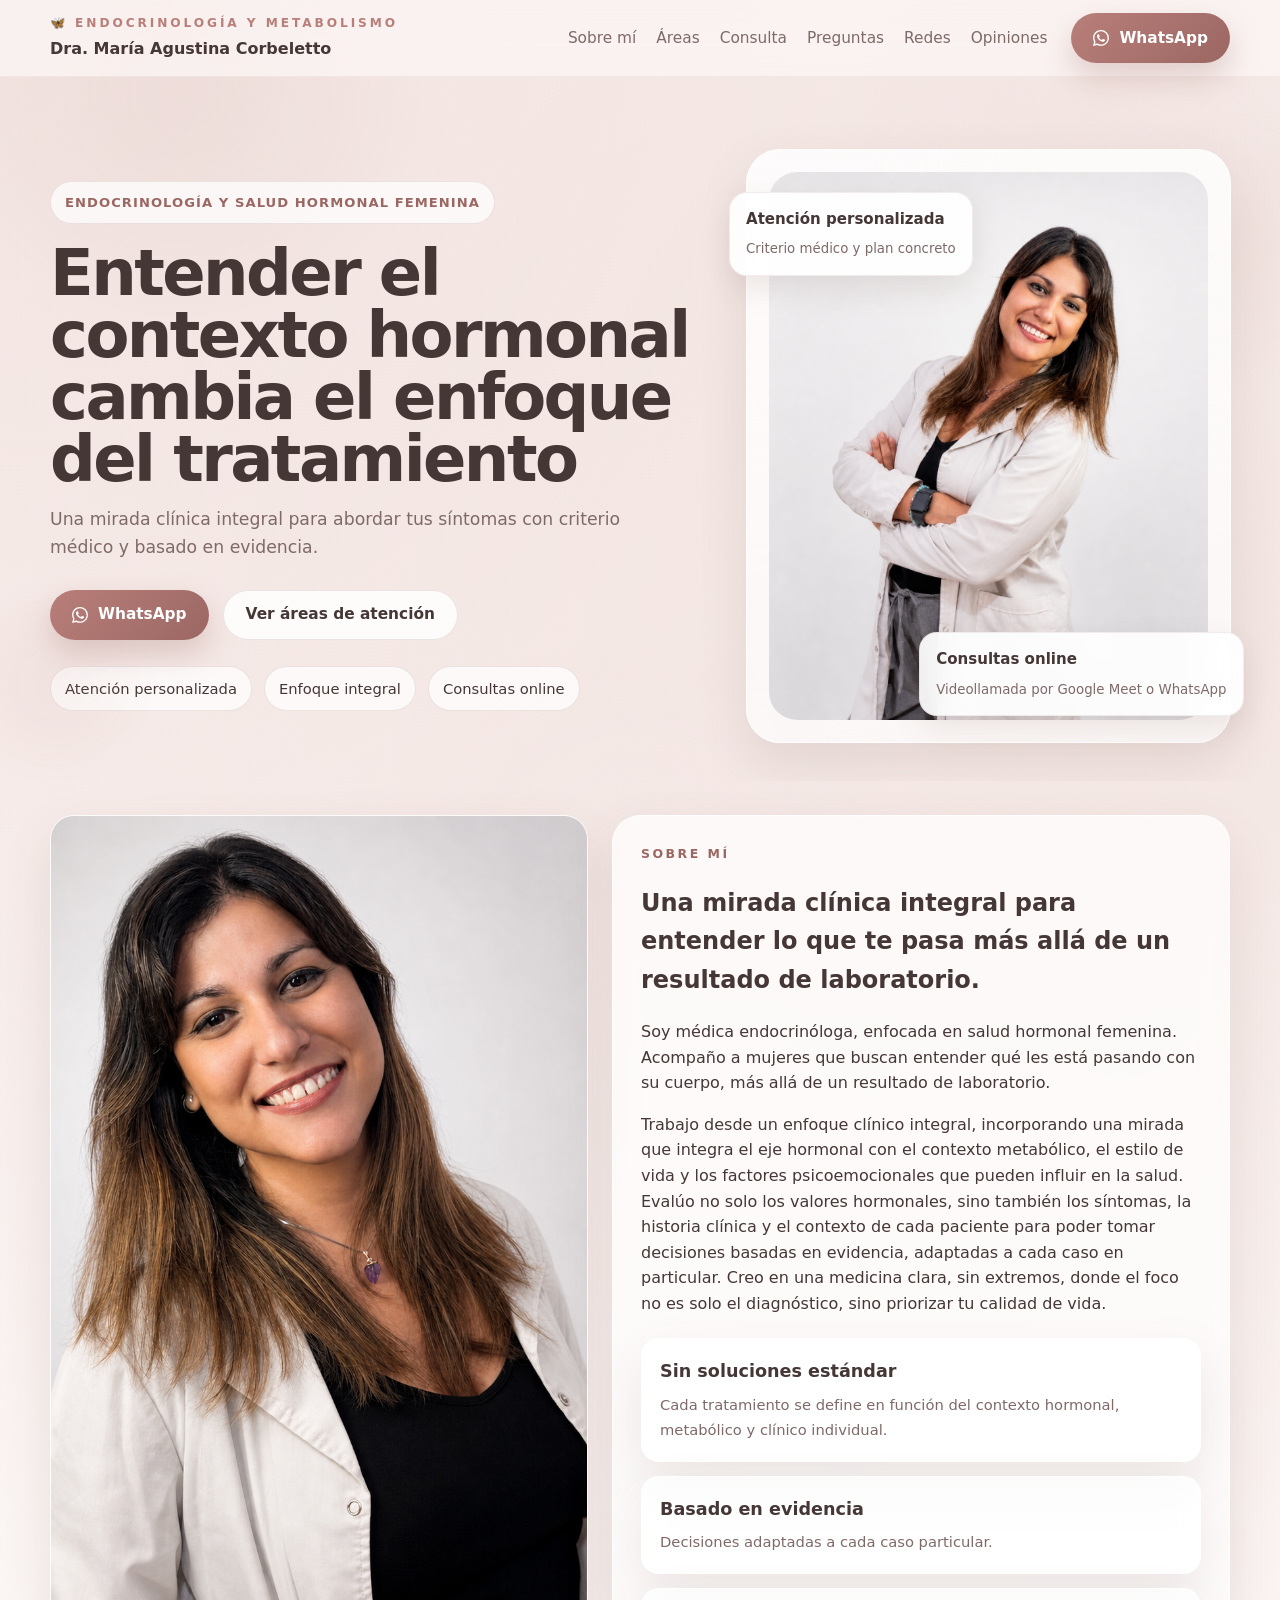
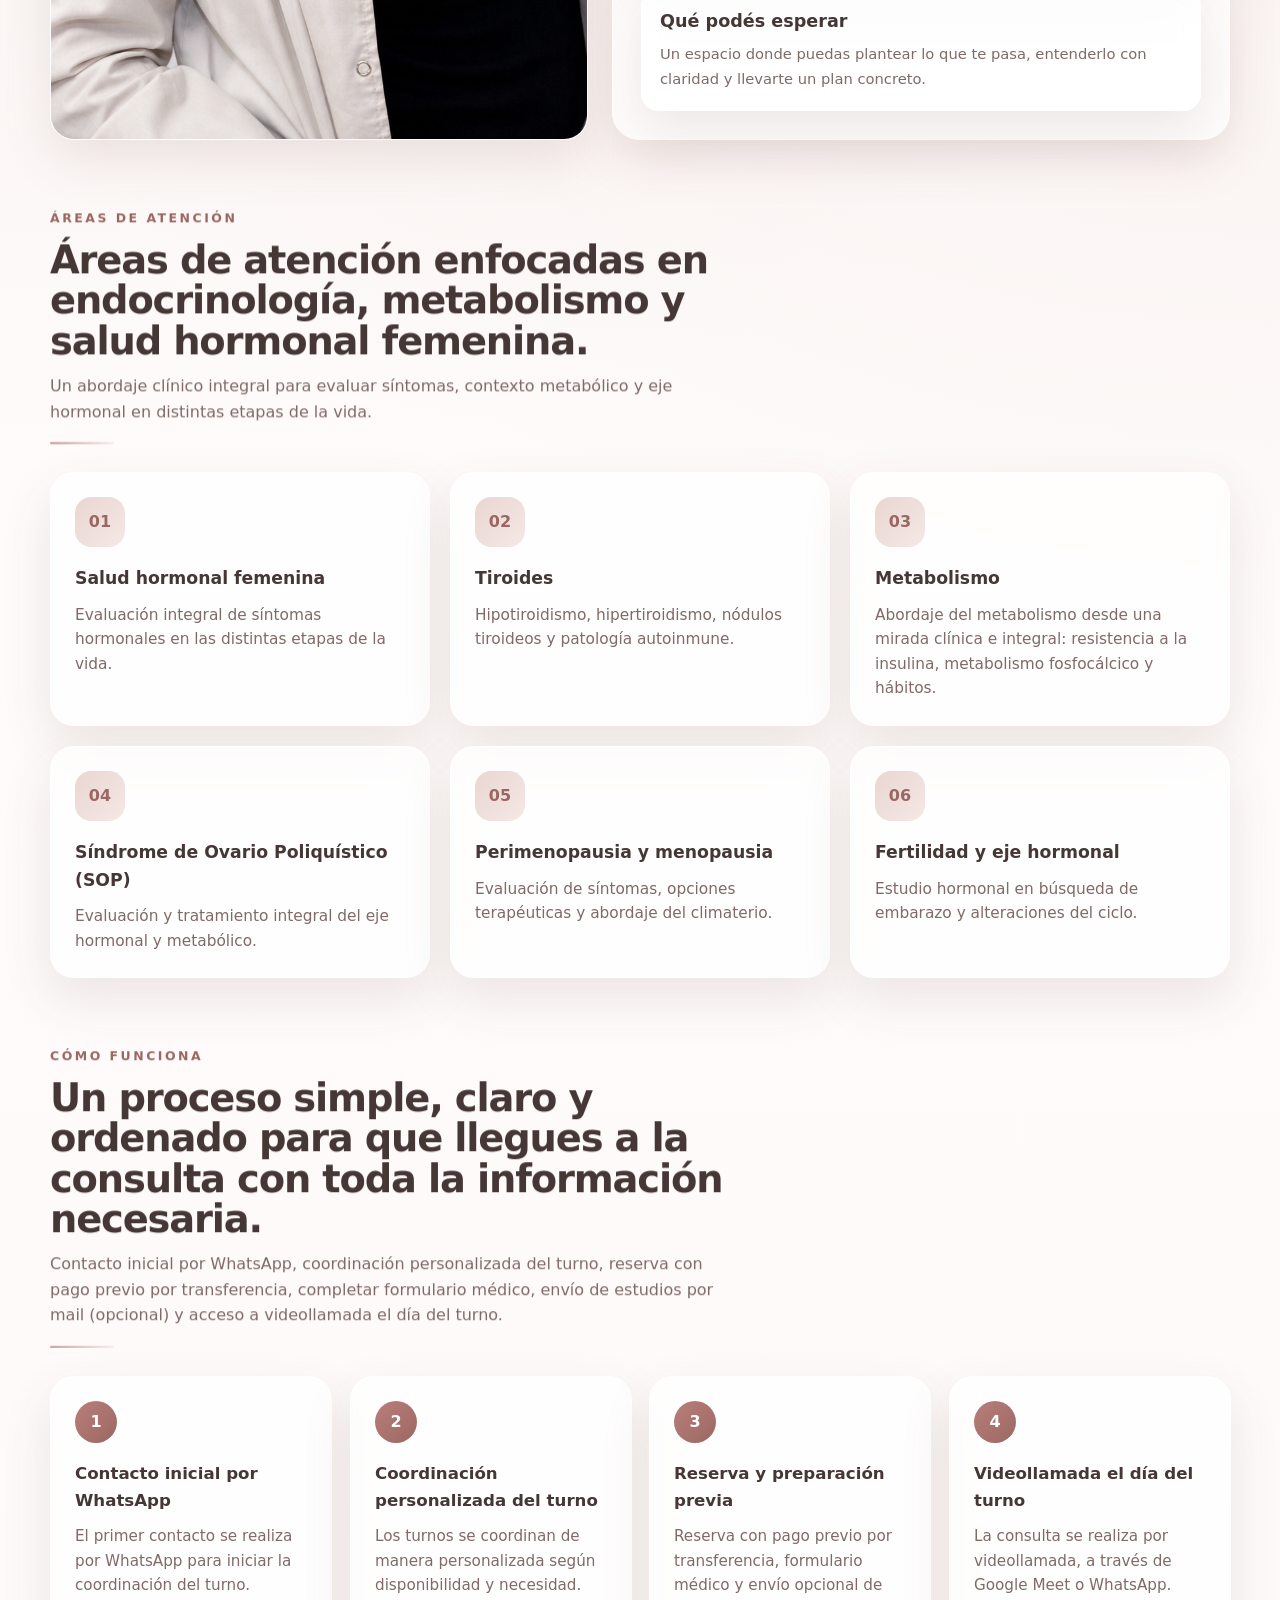
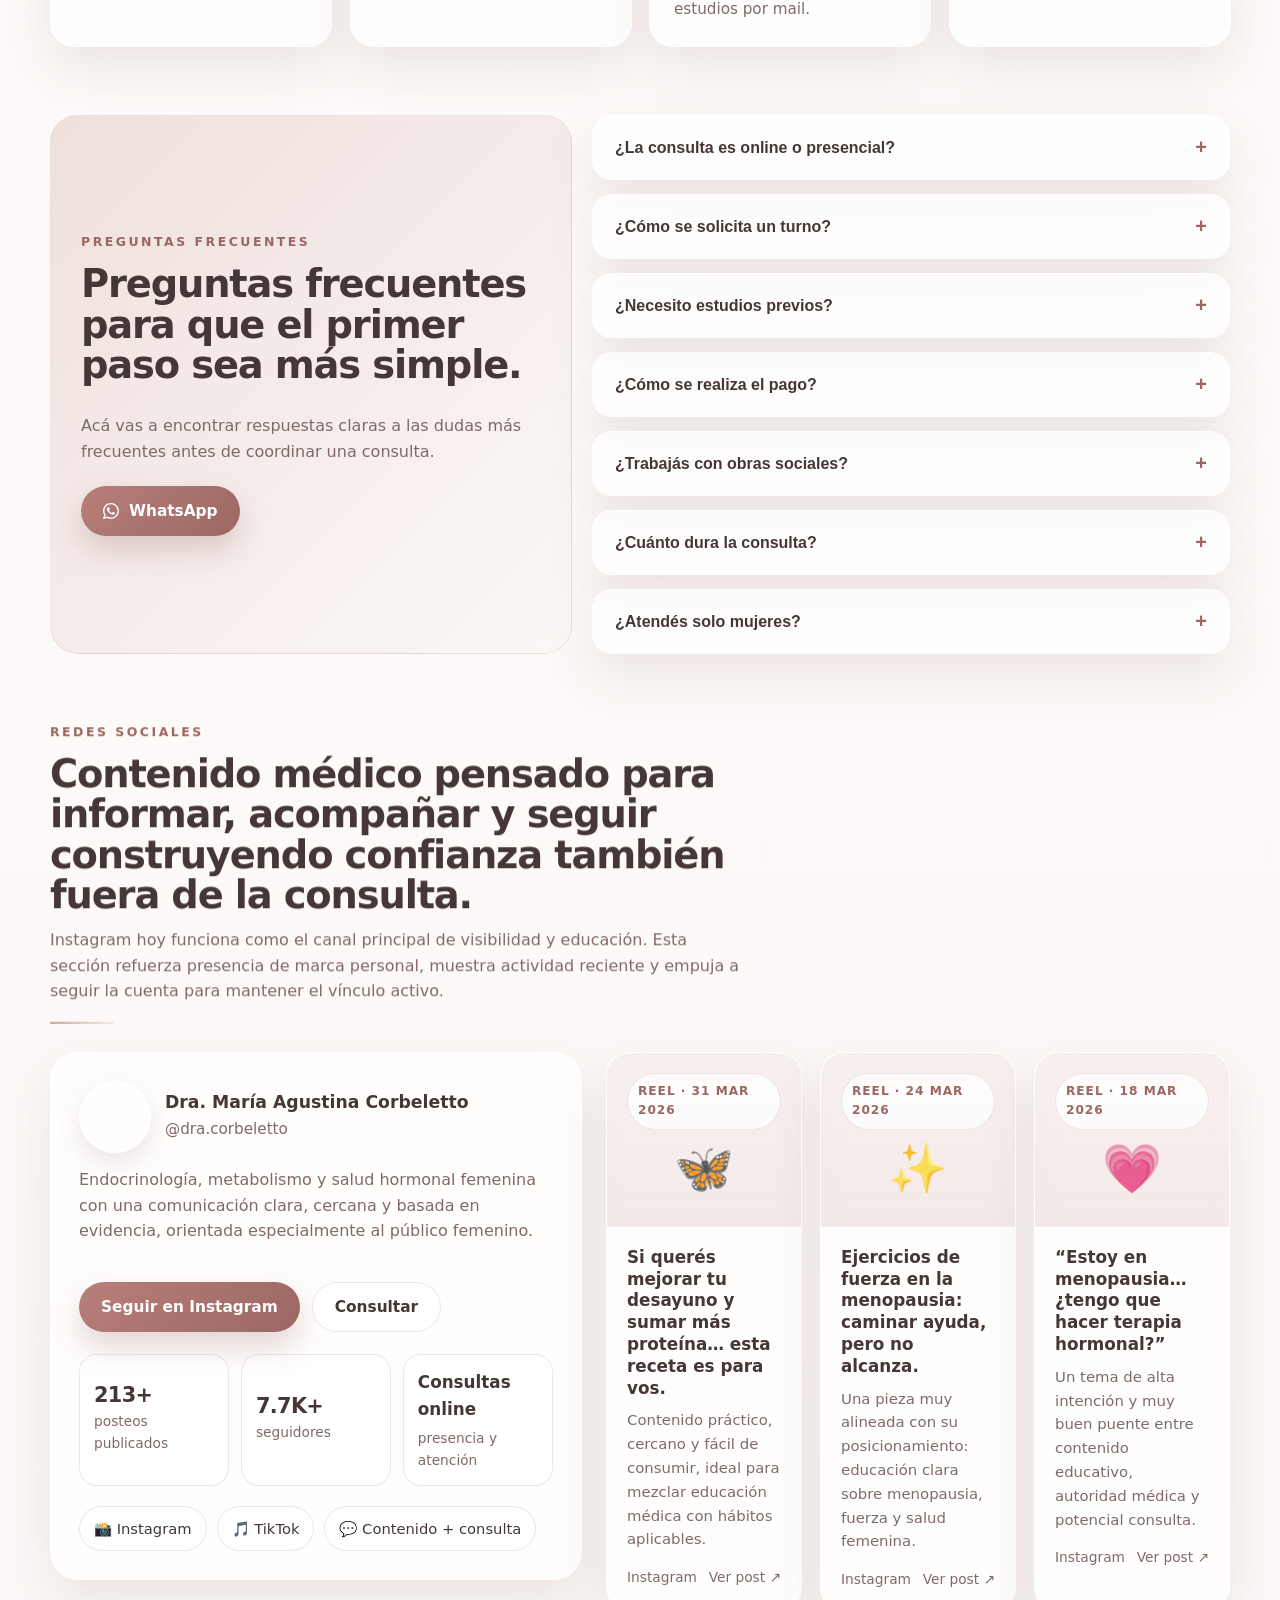
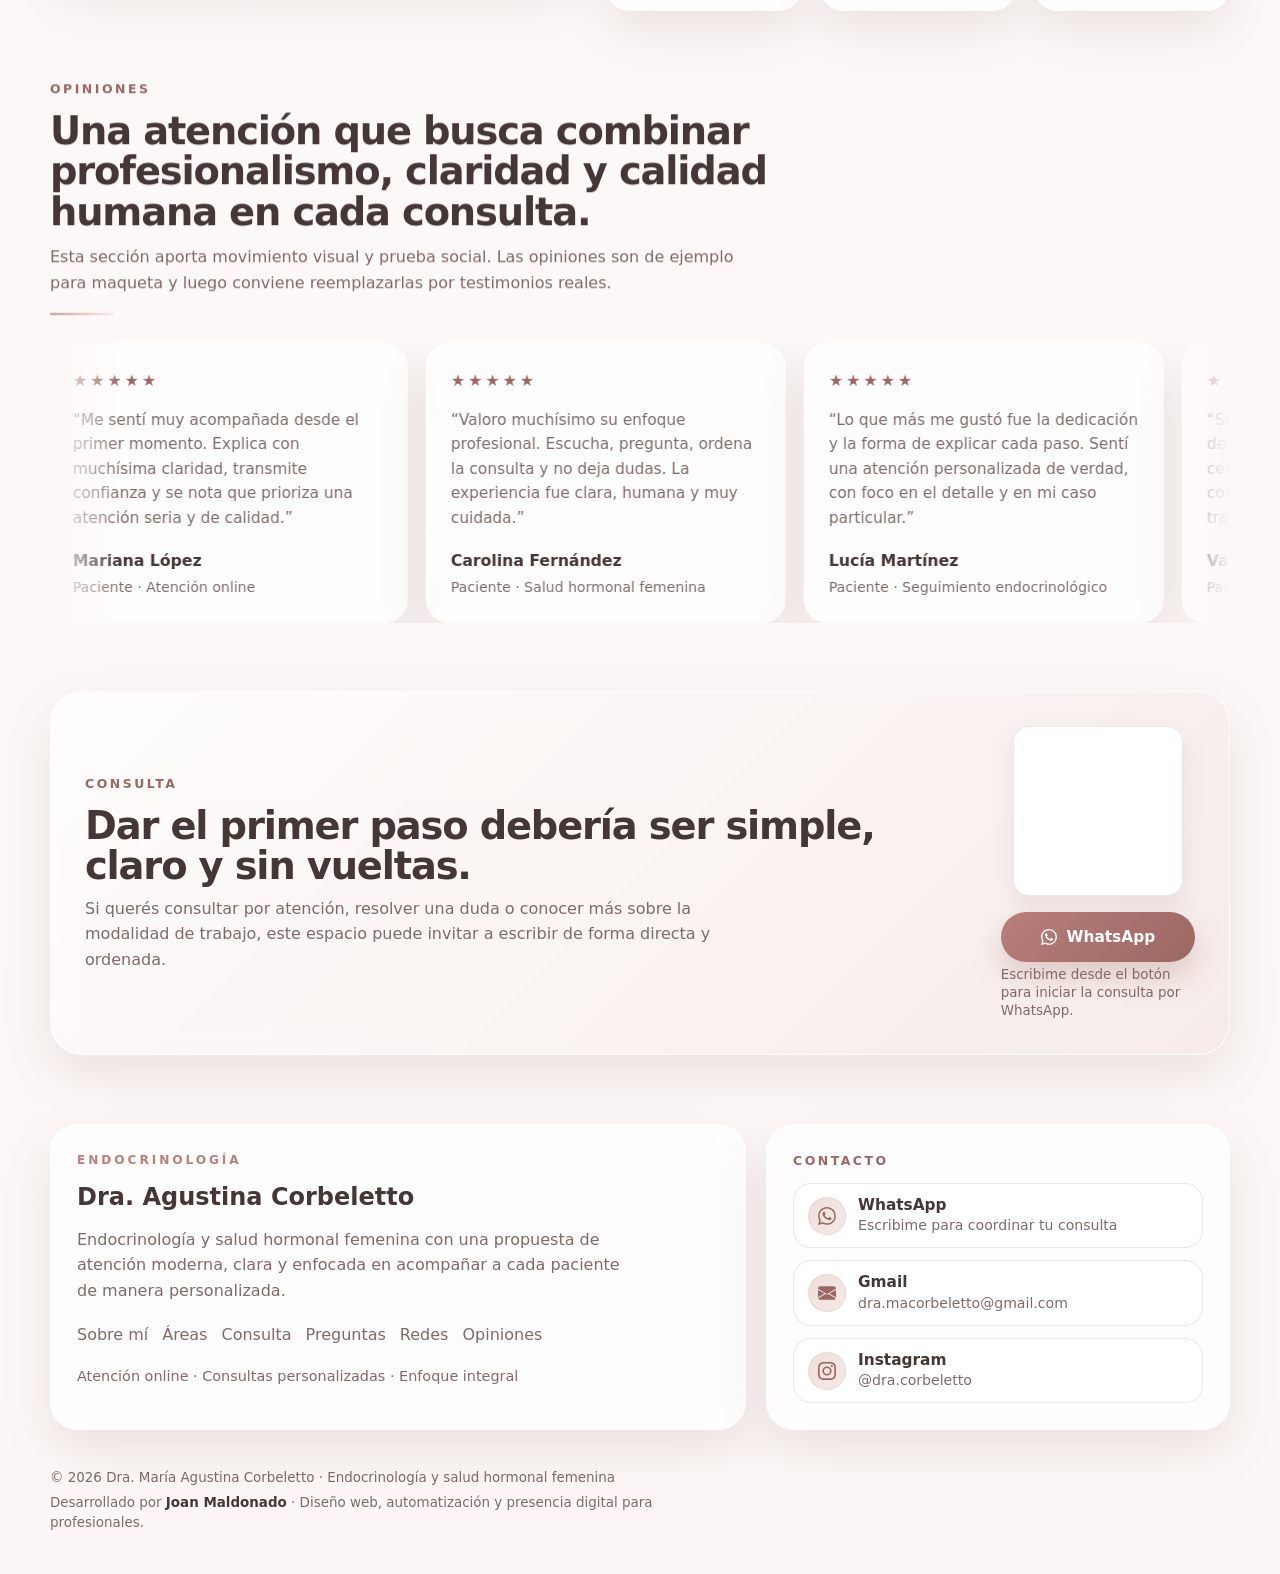
==== index.html @ 497aec95 "Update index.html" ====
<!doctype html>
<html lang="es">
  <head>
    <meta charset="UTF-8" />
    <meta name="viewport" content="width=device-width, initial-scale=1.0" />
    <meta
      name="description"
      content="Dra. María Agustina Corbeletto. Endocrinología, metabolismo y salud hormonal femenina con una mirada clínica integral y consultas online."
    />
    <meta
      name="keywords"
      content="endocrinología, salud hormonal femenina, metabolismo, tiroides, menopausia, fertilidad, endocrinóloga, videoconsulta, consulta virtual, salud hormonal femenina, endocrinóloga online"
    />
    <meta name="author" content="Dra. María Agustina Corbeletto" />
    <meta name="robots" content="index, follow, max-image-preview:large" />
    <meta name="theme-color" content="#b97f7a" />
    <meta name="format-detection" content="telephone=no" />
    <meta property="og:locale" content="es_AR" />
    <meta property="og:type" content="website" />
    <meta
      property="og:title"
      content="Dra. María Agustina Corbeletto | Endocrinología y salud hormonal femenina"
    />
    <meta
      property="og:description"
      content="Una mirada clínica integral para abordar síntomas hormonales, metabolismo, tiroides, SOP, fertilidad y menopausia con criterio médico y basado en evidencia."
    />
    <meta property="og:site_name" content="Dra. María Agustina Corbeletto" />
    <meta
      property="og:image"
      content="https://dracorbeletto.com.ar/img/IMG2.png"
    />
    <meta property="twitter:card" content="summary_large_image" />
    <meta
      property="twitter:title"
      content="Dra. María Agustina Corbeletto | Endocrinología y salud hormonal femenina"
    />
    <meta
      property="twitter:description"
      content="Una mirada clínica integral para abordar síntomas hormonales, metabolismo, tiroides, SOP, fertilidad y menopausia con criterio médico y basado en evidencia."
    />
    <meta
      property="twitter:image"
      content="https://dracorbeletto.com.ar/img/IMG2.png"
    />
    <link rel="canonical" href="https://dracorbeletto.com.ar/" />
    <meta property="og:url" content="https://dracorbeletto.com.ar/" />
    <link
      rel="icon"
      type="image/svg+xml"
      href="data:image/svg+xml,%3Csvg xmlns='http://www.w3.org/2000/svg' viewBox='0 0 100 100'%3E%3Ctext y='.9em' font-size='90'%3E🦋%3C/text%3E%3C/svg%3E"
    />
    <title>
      Dra. María Agustina Corbeletto | Endocrinología y salud hormonal femenina
    </title>
    <style>
      :root {
        --bg: #fcf7f6;
        --surface: rgba(255, 255, 255, 0.72);
        --surface-strong: #ffffff;
        --text: #453736;
        --muted: #7f6a68;
        --line: rgba(146, 108, 104, 0.16);
        --primary: #b97f7a;
        --primary-dark: #9b6763;
        --accent: #ead6d2;
        --accent-2: #f4e8e5;
        --shadow: 0 20px 50px rgba(103, 73, 69, 0.12);
        --radius-xl: 28px;
        --radius-lg: 20px;
        --radius-md: 16px;
        --max: 1180px;
      }

      * {
        box-sizing: border-box;
      }
      .footer-meta {
        margin-top: 18px;
        display: flex;
        flex-direction: column;
        gap: 6px;
      }

      .footer-legal,
      .footer-credit {
        margin: 0;
        font-size: 0.84rem;
        color: var(--muted);
        line-height: 1.45;
      }

      .footer-credit strong {
        color: var(--text);
        font-weight: 600;
      }

      .footer-credit a {
        text-decoration: none;
      }

      .footer-credit a:hover strong {
        color: var(--primary-dark);
      }
      html {
        scroll-behavior: smooth;
      }

      body {
        margin: 0;
        font-family:
          Inter,
          ui-sans-serif,
          system-ui,
          -apple-system,
          BlinkMacSystemFont,
          "Segoe UI",
          sans-serif;
        color: var(--text);
        background:
          radial-gradient(
            circle at top left,
            rgba(233, 210, 205, 0.55),
            transparent 32%
          ),
          radial-gradient(
            circle at right 10%,
            rgba(244, 232, 229, 0.9),
            transparent 28%
          ),
          linear-gradient(180deg, #fffdfc 0%, var(--bg) 100%);
        line-height: 1.6;
      }

      img {
        max-width: 100%;
        display: block;
      }

      a {
        color: inherit;
        text-decoration: none;
      }

      .container {
        width: min(calc(100% - 32px), var(--max));
        margin: 0 auto;
      }

      .site-header {
        position: sticky;
        top: 0;
        z-index: 1000;
        backdrop-filter: blur(18px);
        background: rgba(252, 247, 246, 0.72);
        border-bottom: 1px solid rgba(146, 108, 104, 0.08);
      }

      .header-inner {
        min-height: 76px;
        display: flex;
        align-items: center;
        justify-content: space-between;
        gap: 20px;
      }

      .brand {
        display: flex;
        flex-direction: column;
        gap: 2px;
      }

      .brand-mark {
        font-size: 0.76rem;
        letter-spacing: 0.24em;
        text-transform: uppercase;
        color: var(--primary);
        font-weight: 700;
      }

      .brand-name {
        font-size: 1rem;
        font-weight: 600;
      }

      .nav {
        display: flex;
        align-items: center;
        gap: 24px;
      }

      .nav-links {
        display: flex;
        gap: 20px;
        color: var(--muted);
        font-size: 0.96rem;
      }

      .nav-links a:hover {
        color: var(--text);
      }

      .btn {
        display: inline-flex;
        align-items: center;
        justify-content: center;
        gap: 10px;
        min-height: 50px;
        padding: 0 22px;
        border-radius: 999px;
        font-size: 0.96rem;
        font-weight: 600;
        transition:
          transform 0.2s ease,
          box-shadow 0.2s ease,
          background 0.2s ease;
        cursor: pointer;
      }

      .btn:hover {
        transform: translateY(-1px);
      }

      .btn-primary {
        color: #fff;
        background: linear-gradient(
          135deg,
          var(--primary) 0%,
          var(--primary-dark) 100%
        );
        box-shadow: 0 14px 30px rgba(155, 103, 99, 0.28);
      }

      .btn-secondary {
        color: var(--text);
        background: rgba(255, 255, 255, 0.84);
        border: 1px solid var(--line);
      }

      .hero {
        padding: 72px 0 38px;
      }

      .hero-grid {
        display: grid;
        grid-template-columns: 1.15fr 0.85fr;
        align-items: center;
        gap: 40px;
      }

      .eyebrow {
        display: inline-flex;
        align-items: center;
        gap: 8px;
        padding: 10px 14px;
        background: rgba(255, 255, 255, 0.72);
        border: 1px solid var(--line);
        border-radius: 999px;
        font-size: 0.82rem;
        color: var(--primary-dark);
        font-weight: 700;
        letter-spacing: 0.08em;
        text-transform: uppercase;
      }

      .hero h1 {
        margin: 18px 0 16px;
        font-size: clamp(2.5rem, 5vw, 4.8rem);
        line-height: 0.97;
        letter-spacing: -0.04em;
      }

      .hero p {
        margin: 0;
        max-width: 620px;
        color: var(--muted);
        font-size: 1.08rem;
      }

      .hero-actions {
        display: flex;
        gap: 14px;
        flex-wrap: wrap;
        margin-top: 28px;
      }

      .hero-points {
        display: flex;
        flex-wrap: wrap;
        gap: 12px;
        margin-top: 26px;
      }

      .pill {
        padding: 10px 14px;
        border-radius: 999px;
        background: rgba(255, 255, 255, 0.72);
        border: 1px solid var(--line);
        color: var(--text);
        font-size: 0.92rem;
      }

      .hero-card {
        position: relative;
        border-radius: 34px;
        padding: 22px;
        background: linear-gradient(
          180deg,
          rgba(255, 255, 255, 0.84),
          rgba(255, 255, 255, 0.68)
        );
        border: 1px solid rgba(255, 255, 255, 0.8);
        box-shadow: var(--shadow);
      }

      .portrait {
        aspect-ratio: 4 / 5;
        border-radius: 28px;
        overflow: hidden;
        position: relative;
      }

      .portrait img {
        width: 100%;
        height: 100%;
        object-fit: cover;
      }

      .floating-card {
        position: absolute;
        background: rgba(255, 255, 255, 0.92);
        border: 1px solid rgba(146, 108, 104, 0.12);
        backdrop-filter: blur(12px);
        box-shadow: 0 12px 30px rgba(104, 72, 69, 0.12);
        border-radius: 18px;
        padding: 14px 16px;
      }

      .floating-card.top {
        left: -18px;
        top: 42px;
      }

      .floating-card.bottom {
        right: -14px;
        bottom: 26px;
      }

      .floating-card strong {
        display: block;
        font-size: 0.94rem;
        margin-bottom: 4px;
      }

      .floating-card small {
        color: var(--muted);
      }

      section {
        padding: 34px 0;
      }

      .section-head {
        max-width: 720px;
        margin-bottom: 28px;
      }

      .section-kicker {
        font-size: 0.78rem;
        font-weight: 700;
        color: var(--primary-dark);
        text-transform: uppercase;
        letter-spacing: 0.2em;
        margin-bottom: 12px;
      }

      .section-head h2 {
        margin: 0 0 12px;
        font-size: clamp(1.85rem, 3vw, 3rem);
        line-height: 1.05;
        letter-spacing: -0.03em;
      }

      .section-head p {
        margin: 0;
        color: var(--muted);
        font-size: 1rem;
      }

      .about-grid {
        display: grid;
        grid-template-columns: 1fr 1.15fr;
        gap: 24px;
      }

      .glass-card,
      .feature-card,
      .step,
      .faq-item,
      .cta-box,
      .metric,
      .contact-card {
        background: var(--surface);
        border: 1px solid rgba(255, 255, 255, 0.8);
        backdrop-filter: blur(12px);
        box-shadow: var(--shadow);
      }

      .glass-card {
        border-radius: var(--radius-xl);
        padding: 28px;
      }

      .about-image {
        min-height: 420px;
        border-radius: 24px;
        overflow: hidden;
        border: 1px solid rgba(255, 255, 255, 0.8);
        box-shadow: var(--shadow);
      }

      .about-image img {
        width: 100%;
        height: 100%;
        min-height: 420px;
        object-fit: cover;
      }

      .metric-row {
        display: grid;
        grid-template-columns: repeat(1, 1fr);
        gap: 14px;
        margin-top: 22px;
      }

      .metric {
        border-radius: 18px;
        padding: 18px;
      }

      .metric strong {
        display: block;
        font-size: 1.1rem;
        margin-bottom: 6px;
      }

      .metric span {
        color: var(--muted);
        font-size: 0.92rem;
      }

      .features-grid {
        display: grid;
        grid-template-columns: repeat(3, 1fr);
        gap: 20px;
      }

      .feature-card {
        border-radius: 24px;
        padding: 24px;
      }

      .feature-icon {
        width: 50px;
        height: 50px;
        border-radius: 16px;
        background: linear-gradient(
          135deg,
          var(--accent) 0%,
          var(--accent-2) 100%
        );
        display: grid;
        place-items: center;
        font-weight: 800;
        color: var(--primary-dark);
        margin-bottom: 18px;
      }

      .feature-card h3 {
        margin: 0 0 10px;
        font-size: 1.08rem;
      }

      .feature-card p {
        margin: 0;
        color: var(--muted);
        font-size: 0.96rem;
      }

      .steps-grid {
        display: grid;
        grid-template-columns: repeat(4, 1fr);
        gap: 18px;
      }

      .step {
        border-radius: 24px;
        padding: 24px;
        position: relative;
      }

      .step-number {
        display: inline-flex;
        align-items: center;
        justify-content: center;
        width: 42px;
        height: 42px;
        border-radius: 999px;
        background: linear-gradient(
          135deg,
          var(--primary) 0%,
          var(--primary-dark) 100%
        );
        color: white;
        font-weight: 700;
        margin-bottom: 18px;
      }

      .step h3 {
        margin: 0 0 10px;
        font-size: 1.04rem;
      }

      .step p {
        margin: 0;
        color: var(--muted);
        font-size: 0.95rem;
      }

      .faq-layout {
        display: grid;
        grid-template-columns: 0.9fr 1.1fr;
        gap: 20px;
        align-items: start;
      }

      .faq-side {
        padding: 30px;
        border-radius: 28px;
        background: linear-gradient(135deg, #efe0dc 0%, #fbf8f7 100%);
        border: 1px solid rgba(146, 108, 104, 0.12);
      }

      .faq-side p {
        color: var(--muted);
        margin-bottom: 22px;
      }

      .faq-list {
        display: grid;
        gap: 14px;
      }

      .faq-item {
        border-radius: 20px;
        overflow: hidden;
      }

      .faq-question {
        width: 100%;
        border: 0;
        background: transparent;
        text-align: left;
        padding: 20px 22px;
        font-size: 1rem;
        font-weight: 600;
        color: var(--text);
        display: flex;
        align-items: center;
        justify-content: space-between;
        cursor: pointer;
      }

      .faq-question span:last-child {
        color: var(--primary-dark);
        font-size: 1.25rem;
      }

      .faq-answer {
        max-height: 0;
        overflow: hidden;
        transition: max-height 0.28s ease;
      }

      .faq-answer p {
        margin: 0;
        padding: 0 22px 20px;
        color: var(--muted);
      }

      .cta-box {
        border-radius: 32px;
        padding: 34px;
        display: flex;
        align-items: center;
        justify-content: space-between;
        gap: 28px;
        background: linear-gradient(
          135deg,
          rgba(255, 255, 255, 0.76) 0%,
          rgba(244, 232, 229, 0.82) 100%
        );
      }

      .cta-box h2 {
        margin: 0 0 10px;
        font-size: clamp(1.8rem, 3vw, 3rem);
        line-height: 1.04;
        letter-spacing: -0.03em;
      }

      .cta-box p {
        margin: 0;
        color: var(--muted);
        max-width: 620px;
      }

      .social-shell {
        display: grid;
        grid-template-columns: 0.92fr 1.08fr;
        gap: 24px;
        align-items: start;
      }

      .social-profile,
      .social-post {
        background: var(--surface);
        border: 1px solid rgba(255, 255, 255, 0.8);
        backdrop-filter: blur(12px);
        box-shadow: var(--shadow);
      }

      .social-profile {
        border-radius: 28px;
        padding: 28px;
        position: sticky;
        top: 110px;
      }

      .social-badge {
        display: inline-flex;
        align-items: center;
        gap: 10px;
        padding: 10px 14px;
        border-radius: 999px;
        background: rgba(255, 255, 255, 0.8);
        border: 1px solid var(--line);
        font-size: 0.9rem;
        color: var(--primary-dark);
        font-weight: 700;
        margin-bottom: 18px;
      }

      .social-profile-head {
        display: flex;
        align-items: center;
        gap: 14px;
        margin-bottom: 14px;
      }

      .social-profile-avatar {
        width: 72px;
        height: 72px;
        border-radius: 50%;
        overflow: hidden;
        flex-shrink: 0;
        border: 3px solid rgba(255, 255, 255, 0.9);
        box-shadow: 0 10px 24px rgba(103, 73, 69, 0.14);
      }

      .social-profile-avatar img {
        width: 100%;
        height: 100%;
        object-fit: cover;
      }

      .social-profile-title {
        min-width: 0;
      }

      .social-profile-title h3 {
        margin: 0 0 6px;
        font-size: 1.8rem;
        line-height: 1.05;
      }

      .social-profile-title .social-badge {
        margin-bottom: 0;
      }

      .social-profile p {
        margin: 0 0 18px;
        color: var(--muted);
      }

      .social-actions {
        display: flex;
        flex-wrap: wrap;
        gap: 12px;
        margin: 20px 0 22px;
      }

      .social-mini-stats {
        display: grid;
        grid-template-columns: repeat(3, 1fr);
        gap: 12px;
      }

      .social-stat {
        padding: 14px;
        border-radius: 18px;
        background: rgba(255, 255, 255, 0.8);
        border: 1px solid var(--line);
      }

      .social-stat strong {
        display: block;
        font-size: 1.05rem;
        margin-bottom: 4px;
      }

      .social-stat span {
        color: var(--muted);
        font-size: 0.86rem;
      }

      .social-platforms {
        display: flex;
        flex-wrap: wrap;
        gap: 10px;
        margin-top: 20px;
      }

      .social-chip {
        display: inline-flex;
        align-items: center;
        gap: 8px;
        padding: 10px 14px;
        border-radius: 999px;
        background: rgba(255, 255, 255, 0.8);
        border: 1px solid var(--line);
        color: var(--text);
        font-size: 0.92rem;
      }

      .social-grid {
        display: grid;
        grid-template-columns: repeat(3, 1fr);
        gap: 18px;
      }

      .social-post {
        border-radius: 24px;
        overflow: hidden;
      }

      .social-post-cover {
        aspect-ratio: 6 / 5;
        background: linear-gradient(
          180deg,
          rgba(233, 214, 210, 0.35) 0%,
          rgba(185, 127, 122, 0.16) 100%
        );
        padding: 20px;
        display: flex;
        flex-direction: column;
        justify-content: space-between;
      }

      .social-post-tag {
        align-self: flex-start;
        font-size: 0.76rem;
        font-weight: 700;
        letter-spacing: 0.08em;
        text-transform: uppercase;
        padding: 8px 10px;
        border-radius: 999px;
        background: rgba(255, 255, 255, 0.82);
        border: 1px solid var(--line);
        color: var(--primary-dark);
      }

      .social-post-visual {
        display: flex;
        justify-content: center;
        align-items: center;
        font-size: 3rem;
        color: var(--primary-dark);
        opacity: 0.8;
      }

      .social-post-body {
        padding: 20px;
      }

      .social-post-body h3 {
        margin: 0 0 10px;
        font-size: 1.05rem;
        line-height: 1.3;
      }

      .social-post-body p {
        margin: 0 0 14px;
        color: var(--muted);
        font-size: 0.93rem;
      }

      .social-handle {
        display: flex;
        flex-direction: column;
        gap: 4px;
      }

      .social-handle strong {
        font-size: 1.08rem;
      }

      .social-handle span {
        color: var(--muted);
        font-size: 0.95rem;
      }

      .social-post-meta {
        display: flex;
        justify-content: space-between;
        gap: 10px;
        align-items: center;
        color: var(--muted);
        font-size: 0.86rem;
      }

      .site-footer {
        padding: 34px 0 42px;
      }

      .footer-grid {
        display: grid;
        grid-template-columns: 1.2fr 0.8fr;
        gap: 20px;
      }

      .contact-card {
        border-radius: 28px;
        padding: 26px;
      }

      .footer-links {
        display: flex;
        flex-wrap: wrap;
        gap: 14px;
        margin-top: 18px;
        color: var(--muted);
      }

      .footer-note {
        margin-top: 18px;
        font-size: 0.9rem;
        color: var(--muted);
      }

      .mobile-menu-btn {
        display: none;
        border: 0;
        background: rgba(255, 255, 255, 0.84);
        width: 46px;
        height: 46px;
        border-radius: 14px;
        box-shadow: 0 10px 22px rgba(103, 73, 69, 0.08);
        cursor: pointer;
      }

      @media (max-width: 1080px) {
        .hero-grid,
        .about-grid,
        .faq-layout,
        .footer-grid,
        .cta-box,
        .social-shell {
          grid-template-columns: 1fr;
        }

        .social-grid {
          grid-template-columns: repeat(3, 1fr);
        }

        .social-profile {
          position: static;
          top: auto;
        }

        .features-grid {
          grid-template-columns: repeat(2, 1fr);
        }

        .steps-grid {
          grid-template-columns: repeat(2, 1fr);
        }

        .hero-card {
          max-width: 560px;
          margin: 0 auto;
        }
      }

      @media (max-width: 920px) {
        .testimonial-card {
          flex: 0 0 calc((100% - 18px) / 2);
        }
      }

      @media (max-width: 760px) {
        .nav-links,
        .desktop-cta {
          display: none;
        }

        .mobile-menu-btn {
          display: inline-grid;
          place-items: center;
        }

        .nav.is-open .nav-links {
          display: grid;
          position: absolute;
          left: 16px;
          right: 16px;
          top: 84px;
          gap: 0;
          background: rgba(255, 255, 255, 0.95);
          border: 1px solid rgba(146, 108, 104, 0.12);
          border-radius: 20px;
          overflow: hidden;
          box-shadow: var(--shadow);
        }

        .nav.is-open .nav-links a {
          padding: 16px 18px;
          border-bottom: 1px solid rgba(146, 108, 104, 0.08);
        }

        .nav.is-open .nav-links a:last-child {
          border-bottom: 0;
        }

        .hero {
          padding-top: 40px;
        }

        .hero h1 {
          font-size: clamp(2.2rem, 12vw, 3.4rem);
        }

        .hero .eyebrow {
          margin-bottom: 6px;
        }

        .hero-actions {
          flex-direction: column;
        }

        .btn {
          width: 100%;
        }

        .features-grid,
        .steps-grid,
        .metric-row,
        .social-mini-stats,
        .social-grid {
          grid-template-columns: 1fr;
        }

        .testimonial-card {
          flex: 0 0 100%;
          width: 100%;
        }

        .testimonial-track {
          display: flex;
          flex-wrap: nowrap;
          gap: 18px;
          width: max-content;
          will-change: transform;
          transform: translate3d(0, 0, 0);
        }

        .testimonial-viewport {
          border-radius: 24px;
        }

        .testimonial-card {
          padding: 22px 18px;
        }

        .testimonial-card p {
          font-size: 0.94rem;
        }

        .testimonial-stars {
          letter-spacing: 0.12em;
        }

        .floating-card.top {
          left: 10px;
          top: 10px;
        }

        .floating-card.bottom {
          right: 10px;
          bottom: 10px;
        }
      }

      .social-profile {
        display: flex;
        flex-direction: column;
        justify-content: flex-start;
      }

      .social-profile-head {
        align-items: center;
      }

      .social-handle {
        min-width: 0;
      }

      .social-handle strong {
        display: block;
        font-size: 1.08rem;
        line-height: 1.2;
      }

      .social-handle span {
        display: block;
        color: var(--muted);
        font-size: 0.95rem;
      }

      .social-mini-stats .social-stat {
        min-height: 96px;
        display: flex;
        flex-direction: column;
        justify-content: center;
      }

      .social-mini-stats .social-stat strong[data-count] {
        font-size: 1.3rem;
        line-height: 1;
        letter-spacing: -0.03em;
      }

      .wa-icon {
        width: 18px;
        height: 18px;
        flex-shrink: 0;
        display: inline-block;
      }

      .btn-primary .wa-icon {
        color: #ffffff;
      }

      .btn-secondary .wa-icon {
        color: var(--primary-dark);
      }

      .testimonial-section {
        overflow: hidden;
      }

      .testimonial-slider {
        position: relative;
      }

      .testimonial-viewport {
        overflow: hidden;
        border-radius: 28px;
        mask-image: linear-gradient(
          to right,
          transparent 0,
          black 6%,
          black 94%,
          transparent 100%
        );
        -webkit-mask-image: linear-gradient(
          to right,
          transparent 0,
          black 6%,
          black 94%,
          transparent 100%
        );
      }

      .testimonial-track {
        display: flex;
        gap: 18px;
        width: max-content;
        will-change: transform;
        animation: testimonial-marquee 42s linear infinite;
      }

      .testimonial-card {
        flex: 0 0 360px;
        width: 360px;
        min-width: 360px;
        border-radius: 24px;
        padding: 24px;
        background: var(--surface);
        border: 1px solid rgba(255, 255, 255, 0.8);
        backdrop-filter: blur(12px);
        box-shadow: var(--shadow);
      }

      .testimonial-stars {
        color: var(--primary-dark);
        letter-spacing: 0.18em;
        margin-bottom: 14px;
        font-size: 1rem;
      }

      .testimonial-card p {
        margin: 0 0 18px;
        color: var(--muted);
        font-size: 0.96rem;
      }

      .testimonial-author {
        display: flex;
        flex-direction: column;
        gap: 2px;
      }

      .testimonial-author strong {
        font-size: 0.98rem;
      }

      .testimonial-author span {
        color: var(--muted);
        font-size: 0.88rem;
      }

      .testimonial-dots {
        display: none !important;
      }

      @media (max-width: 920px) {
        .testimonial-card {
          flex: 0 0 320px;
          width: 320px;
          min-width: 320px;
        }
      }

      @media (max-width: 760px) {
        .testimonial-viewport {
          border-radius: 24px;
          mask-image: none;
          -webkit-mask-image: none;
        }

        .testimonial-track {
          gap: 14px;
        }

        .testimonial-card {
          flex: 0 0 86vw;
          width: 86vw;
          min-width: 86vw;
          padding: 20px 18px;
        }

        .testimonial-card p {
          font-size: 0.94rem;
        }

        .testimonial-stars {
          letter-spacing: 0.12em;
        }
      }

      /* === Premium refinement layer === */
      body::before {
        content: "";
        position: fixed;
        inset: 0;
        pointer-events: none;
        background:
          radial-gradient(
            circle at 14% 10%,
            rgba(185, 127, 122, 0.08),
            transparent 18%
          ),
          radial-gradient(
            circle at 86% 18%,
            rgba(234, 214, 210, 0.2),
            transparent 20%
          ),
          radial-gradient(
            circle at 50% 100%,
            rgba(244, 232, 229, 0.24),
            transparent 24%
          );
        z-index: -1;
      }

      .site-header {
        transition:
          background 0.32s ease,
          border-color 0.32s ease,
          box-shadow 0.32s ease;
      }

      .site-header.is-scrolled {
        background: rgba(252, 247, 246, 0.88);
        border-bottom-color: rgba(146, 108, 104, 0.14);
        box-shadow: 0 12px 30px rgba(103, 73, 69, 0.08);
      }

      .hero {
        position: relative;
        overflow: clip;
      }

      .hero::before,
      .hero::after {
        content: "";
        position: absolute;
        border-radius: 999px;
        pointer-events: none;
        opacity: 0.58;
        filter: blur(12px);
        animation: ambientFloat 11s ease-in-out infinite;
      }

      .hero::before {
        width: 260px;
        height: 260px;
        top: 36px;
        right: -90px;
        background: radial-gradient(
          circle,
          rgba(234, 214, 210, 0.52) 0%,
          rgba(234, 214, 210, 0.06) 62%,
          transparent 76%
        );
      }

      .hero::after {
        width: 180px;
        height: 180px;
        left: -36px;
        bottom: 8px;
        animation-delay: -4s;
        background: radial-gradient(
          circle,
          rgba(185, 127, 122, 0.12) 0%,
          rgba(185, 127, 122, 0.04) 62%,
          transparent 76%
        );
      }

      @keyframes ambientFloat {
        0%,
        100% {
          transform: translate3d(0, 0, 0);
        }
        50% {
          transform: translate3d(8px, -12px, 0);
        }
      }

      .section-head {
        position: relative;
      }

      .section-head::after {
        content: "";
        display: block;
        width: 64px;
        height: 2px;
        margin-top: 18px;
        border-radius: 999px;
        background: linear-gradient(
          90deg,
          rgba(185, 127, 122, 0.84),
          rgba(185, 127, 122, 0.12)
        );
      }

      .hero-card,
      .about-image,
      .glass-card,
      .feature-card,
      .step,
      .faq-item,
      .social-profile,
      .social-post,
      .testimonial-card,
      .contact-card {
        transition:
          transform 0.34s ease,
          box-shadow 0.34s ease,
          border-color 0.34s ease,
          background 0.34s ease;
      }

      .feature-card:hover,
      .step:hover,
      .faq-item:hover,
      .social-post:hover,
      .testimonial-card:hover,
      .contact-card:hover {
        transform: translateY(-4px);
        box-shadow: 0 24px 54px rgba(103, 73, 69, 0.16);
        border-color: rgba(185, 127, 122, 0.22);
      }

      .hero-card:hover,
      .about-image:hover,
      .glass-card:hover,
      .social-profile:hover {
        box-shadow: 0 26px 58px rgba(103, 73, 69, 0.15);
        border-color: rgba(185, 127, 122, 0.18);
      }

      .btn {
        position: relative;
        overflow: hidden;
        transition:
          transform 0.25s ease,
          box-shadow 0.25s ease,
          border-color 0.25s ease,
          background 0.25s ease;
      }

      .btn::after {
        content: "";
        position: absolute;
        inset: 0;
        background: linear-gradient(
          120deg,
          transparent 0%,
          rgba(255, 255, 255, 0.08) 42%,
          transparent 72%
        );
        transform: translateX(-120%);
        transition: transform 0.58s ease;
      }

      .btn:hover::after {
        transform: translateX(120%);
      }

      .btn-primary:hover {
        box-shadow: 0 18px 38px rgba(155, 103, 99, 0.34);
      }

      .btn-secondary:hover {
        border-color: rgba(185, 127, 122, 0.24);
        box-shadow: 0 14px 26px rgba(103, 73, 69, 0.1);
      }

      .pill,
      .social-chip,
      .eyebrow,
      .social-post-tag {
        transition:
          transform 0.25s ease,
          border-color 0.25s ease,
          background 0.25s ease;
      }

      .pill:hover,
      .social-chip:hover {
        transform: translateY(-2px);
        background: rgba(255, 255, 255, 0.88);
        border-color: rgba(185, 127, 122, 0.24);
      }

      .js-ready .reveal-up {
        opacity: 0;
        transform: translateY(22px);
        transition:
          opacity 0.72s ease,
          transform 0.72s ease;
        will-change: opacity, transform;
      }

      .js-ready .reveal-up.is-visible {
        opacity: 1;
        transform: translateY(0);
      }

      .js-ready .delay-1 {
        transition-delay: 0.08s;
      }
      .js-ready .delay-2 {
        transition-delay: 0.16s;
      }
      .js-ready .delay-3 {
        transition-delay: 0.24s;
      }
      .js-ready .delay-4 {
        transition-delay: 0.32s;
      }

      @media (prefers-reduced-motion: reduce) {
        .hero::before,
        .hero::after {
          animation: none !important;
        }

        .js-ready .reveal-up,
        .js-ready .reveal-up.is-visible {
          opacity: 1 !important;
          transform: none !important;
          transition: none !important;
        }
      }

      /* === QR WhatsApp === */
      .qr-card {
        display: grid;
        grid-template-columns: 132px 1fr;
        gap: 18px;
        align-items: center;
        padding: 18px;
        border-radius: 24px;
        border: 1px solid rgba(255, 255, 255, 0.8);
        background: rgba(255, 255, 255, 0.78);
        backdrop-filter: blur(12px);
        box-shadow: var(--shadow);
        margin-top: 18px;
      }

      .qr-card img {
        width: 132px;
        height: 132px;
        object-fit: contain;
        border-radius: 18px;
        background: #fff;
        padding: 8px;
        border: 1px solid var(--line);
      }

      .qr-copy h3 {
        margin: 0 0 8px;
      }

      .qr-copy p {
        margin: 0 0 12px;
        color: var(--muted);
      }

      .qr-note {
        font-size: 0.9rem;
        color: var(--muted);
      }

      @media (max-width: 760px) {
        .qr-card {
          grid-template-columns: 1fr;
          text-align: center;
        }

        .qr-card img {
          margin: 0 auto;
        }
      }

      /* === QR compacto en contacto === */
      .contact-cta-side {
        display: flex;
        flex-direction: column;
        align-items: flex-end;
        gap: 14px;
      }

      .contact-qr-inline {
        width: 118px;
        height: 118px;
        object-fit: contain;
        border-radius: 16px;
        background: #fff;
        padding: 6px;
        border: 1px solid var(--line);
        box-shadow: 0 10px 24px rgba(103, 73, 69, 0.1);
        flex-shrink: 0;
      }

      .contact-qr-meta {
        display: flex;
        flex-direction: column;
        gap: 4px;
        min-width: 0;
      }

      .contact-qr-meta small {
        color: var(--muted);
        font-size: 0.84rem;
        line-height: 1.35;
        max-width: 260px;
      }

      @media (max-width: 1080px) {
        .contact-cta-side {
          justify-content: flex-start;
        }
      }

      @media (max-width: 760px) {
        .contact-cta-side {
          width: 100%;
          flex-direction: column;
          align-items: stretch;
          gap: 12px;
        }

        .contact-qr-inline {
          width: 170px;
          height: 170px;
          margin: 0 auto;
        }

        .contact-qr-meta {
          text-align: center;
          align-items: center;
        }

        .contact-qr-meta small {
          max-width: 100%;
        }
      }

      /* === FAQ + Footer contact polish === */
      .faq-layout {
        align-items: stretch;
      }

      .faq-side {
        min-height: 100%;
        display: flex;
        flex-direction: column;
        justify-content: center;
      }

      .faq-side .btn {
        width: fit-content;
      }

      .contact-links {
        display: grid;
        gap: 12px;
        margin-top: 8px;
      }

      .contact-link {
        display: flex;
        align-items: center;
        gap: 12px;
        padding: 12px 14px;
        border-radius: 18px;
        background: rgba(255, 255, 255, 0.8);
        border: 1px solid var(--line);
        transition:
          transform 0.25s ease,
          box-shadow 0.25s ease,
          border-color 0.25s ease,
          background 0.25s ease;
      }

      .contact-link:hover {
        transform: translateY(-2px);
        border-color: rgba(185, 127, 122, 0.24);
        box-shadow: 0 14px 26px rgba(103, 73, 69, 0.1);
        background: rgba(255, 255, 255, 0.88);
      }

      .contact-link-icon {
        width: 38px;
        height: 38px;
        min-width: 38px;
        border-radius: 999px;
        display: inline-flex;
        align-items: center;
        justify-content: center;
        background: linear-gradient(
          135deg,
          rgba(234, 214, 210, 0.8) 0%,
          rgba(244, 232, 229, 0.95) 100%
        );
        color: var(--primary-dark);
        border: 1px solid rgba(185, 127, 122, 0.14);
      }

      .contact-link-icon svg {
        width: 18px;
        height: 18px;
        display: block;
      }

      .contact-link-copy {
        display: flex;
        flex-direction: column;
        gap: 2px;
        min-width: 0;
      }

      .contact-link-copy strong {
        font-size: 0.96rem;
        line-height: 1.2;
      }

      .contact-link-copy span {
        color: var(--muted);
        font-size: 0.88rem;
        line-height: 1.35;
        overflow-wrap: anywhere;
      }

      @media (max-width: 760px) {
        .faq-side .btn {
          width: 100%;
        }
      }
    </style>

    <style id="testimonial-js-marquee-style">
      .testimonial-section .testimonial-viewport {
        overflow: hidden;
        border-radius: 28px;
        mask-image: linear-gradient(
          to right,
          transparent 0,
          black 6%,
          black 94%,
          transparent 100%
        );
        -webkit-mask-image: linear-gradient(
          to right,
          transparent 0,
          black 6%,
          black 94%,
          transparent 100%
        );
      }

      .testimonial-section .testimonial-track {
        display: flex;
        flex-wrap: nowrap;
        align-items: stretch;
        gap: 18px;
        width: max-content;
        will-change: transform;
        transform: translate3d(0, 0, 0);
      }

      .testimonial-section .testimonial-card {
        flex: 0 0 360px;
        width: 360px;
        min-width: 360px;
        max-width: 360px;
      }

      @media (max-width: 920px) {
        .testimonial-section .testimonial-card {
          flex: 0 0 320px;
          width: 320px;
          min-width: 320px;
          max-width: 320px;
        }
      }

      @media (max-width: 760px) {
        .testimonial-section .testimonial-viewport {
          border-radius: 24px;
          mask-image: none;
          -webkit-mask-image: none;
        }

        .testimonial-section .testimonial-track {
          gap: 14px;
        }

        .testimonial-section .testimonial-card {
          flex: 0 0 86vw;
          width: 86vw;
          min-width: 86vw;
          max-width: 86vw;
        }
      }

      /* === Premium refinement layer === */
      body::before {
        content: "";
        position: fixed;
        inset: 0;
        pointer-events: none;
        background:
          radial-gradient(
            circle at 14% 10%,
            rgba(185, 127, 122, 0.08),
            transparent 18%
          ),
          radial-gradient(
            circle at 86% 18%,
            rgba(234, 214, 210, 0.2),
            transparent 20%
          ),
          radial-gradient(
            circle at 50% 100%,
            rgba(244, 232, 229, 0.24),
            transparent 24%
          );
        z-index: -1;
      }

      .site-header {
        transition:
          background 0.32s ease,
          border-color 0.32s ease,
          box-shadow 0.32s ease;
      }

      .site-header.is-scrolled {
        background: rgba(252, 247, 246, 0.88);
        border-bottom-color: rgba(146, 108, 104, 0.14);
        box-shadow: 0 12px 30px rgba(103, 73, 69, 0.08);
      }

      .hero {
        position: relative;
        overflow: clip;
      }

      .hero::before,
      .hero::after {
        content: "";
        position: absolute;
        border-radius: 999px;
        pointer-events: none;
        opacity: 0.58;
        filter: blur(12px);
        animation: ambientFloat 11s ease-in-out infinite;
      }

      .hero::before {
        width: 260px;
        height: 260px;
        top: 36px;
        right: -90px;
        background: radial-gradient(
          circle,
          rgba(234, 214, 210, 0.52) 0%,
          rgba(234, 214, 210, 0.06) 62%,
          transparent 76%
        );
      }

      .hero::after {
        width: 180px;
        height: 180px;
        left: -36px;
        bottom: 8px;
        animation-delay: -4s;
        background: radial-gradient(
          circle,
          rgba(185, 127, 122, 0.12) 0%,
          rgba(185, 127, 122, 0.04) 62%,
          transparent 76%
        );
      }

      @keyframes ambientFloat {
        0%,
        100% {
          transform: translate3d(0, 0, 0);
        }
        50% {
          transform: translate3d(8px, -12px, 0);
        }
      }

      .section-head {
        position: relative;
      }

      .section-head::after {
        content: "";
        display: block;
        width: 64px;
        height: 2px;
        margin-top: 18px;
        border-radius: 999px;
        background: linear-gradient(
          90deg,
          rgba(185, 127, 122, 0.84),
          rgba(185, 127, 122, 0.12)
        );
      }

      .hero-card,
      .about-image,
      .glass-card,
      .feature-card,
      .step,
      .faq-item,
      .social-profile,
      .social-post,
      .testimonial-card,
      .contact-card {
        transition:
          transform 0.34s ease,
          box-shadow 0.34s ease,
          border-color 0.34s ease,
          background 0.34s ease;
      }

      .feature-card:hover,
      .step:hover,
      .faq-item:hover,
      .social-post:hover,
      .testimonial-card:hover,
      .contact-card:hover {
        transform: translateY(-4px);
        box-shadow: 0 24px 54px rgba(103, 73, 69, 0.16);
        border-color: rgba(185, 127, 122, 0.22);
      }

      .hero-card:hover,
      .about-image:hover,
      .glass-card:hover,
      .social-profile:hover {
        box-shadow: 0 26px 58px rgba(103, 73, 69, 0.15);
        border-color: rgba(185, 127, 122, 0.18);
      }

      .btn {
        position: relative;
        overflow: hidden;
        transition:
          transform 0.25s ease,
          box-shadow 0.25s ease,
          border-color 0.25s ease,
          background 0.25s ease;
      }

      .btn::after {
        content: "";
        position: absolute;
        inset: 0;
        background: linear-gradient(
          120deg,
          transparent 0%,
          rgba(255, 255, 255, 0.08) 42%,
          transparent 72%
        );
        transform: translateX(-120%);
        transition: transform 0.58s ease;
      }

      .btn:hover::after {
        transform: translateX(120%);
      }

      .btn-primary:hover {
        box-shadow: 0 18px 38px rgba(155, 103, 99, 0.34);
      }

      .btn-secondary:hover {
        border-color: rgba(185, 127, 122, 0.24);
        box-shadow: 0 14px 26px rgba(103, 73, 69, 0.1);
      }

      .pill,
      .social-chip,
      .eyebrow,
      .social-post-tag {
        transition:
          transform 0.25s ease,
          border-color 0.25s ease,
          background 0.25s ease;
      }

      .pill:hover,
      .social-chip:hover {
        transform: translateY(-2px);
        background: rgba(255, 255, 255, 0.88);
        border-color: rgba(185, 127, 122, 0.24);
      }

      .js-ready .reveal-up {
        opacity: 0;
        transform: translateY(22px);
        transition:
          opacity 0.72s ease,
          transform 0.72s ease;
        will-change: opacity, transform;
      }

      .js-ready .reveal-up.is-visible {
        opacity: 1;
        transform: translateY(0);
      }

      .js-ready .delay-1 {
        transition-delay: 0.08s;
      }
      .js-ready .delay-2 {
        transition-delay: 0.16s;
      }
      .js-ready .delay-3 {
        transition-delay: 0.24s;
      }
      .js-ready .delay-4 {
        transition-delay: 0.32s;
      }

      @media (prefers-reduced-motion: reduce) {
        .hero::before,
        .hero::after {
          animation: none !important;
        }

        .js-ready .reveal-up,
        .js-ready .reveal-up.is-visible {
          opacity: 1 !important;
          transform: none !important;
          transition: none !important;
        }
      }

      /* === QR WhatsApp === */
      .qr-card {
        display: grid;
        grid-template-columns: 132px 1fr;
        gap: 18px;
        align-items: center;
        padding: 18px;
        border-radius: 24px;
        border: 1px solid rgba(255, 255, 255, 0.8);
        background: rgba(255, 255, 255, 0.78);
        backdrop-filter: blur(12px);
        box-shadow: var(--shadow);
        margin-top: 18px;
      }

      .qr-card img {
        width: 132px;
        height: 132px;
        object-fit: contain;
        border-radius: 18px;
        background: #fff;
        padding: 8px;
        border: 1px solid var(--line);
      }

      .qr-copy h3 {
        margin: 0 0 8px;
      }

      .qr-copy p {
        margin: 0 0 12px;
        color: var(--muted);
      }

      .qr-note {
        font-size: 0.9rem;
        color: var(--muted);
      }

      @media (max-width: 760px) {
        .qr-card {
          grid-template-columns: 1fr;
          text-align: center;
        }

        .qr-card img {
          margin: 0 auto;
        }
      }

      /* === QR compacto en contacto === */
      .contact-cta-side {
        display: flex;
        align-items: center;
        gap: 16px;
        flex-wrap: wrap;
        justify-content: flex-end;
      }

      .contact-qr-inline {
        width: 170px;
        height: 170px;
        object-fit: contain;
        border-radius: 16px;
        background: #fff;
        padding: 6px;
        border: 1px solid var(--line);
        box-shadow: 0 10px 24px rgba(103, 73, 69, 0.1);
        flex-shrink: 0;
      }

      .contact-qr-meta {
        display: flex;
        flex-direction: column;
        gap: 4px;
        min-width: 0;
      }

      .contact-qr-meta small {
        color: var(--muted);
        font-size: 0.84rem;
        line-height: 1.35;
        max-width: 260px;
      }

      @media (max-width: 1080px) {
        .contact-cta-side {
          justify-content: flex-start;
        }
      }

      @media (max-width: 760px) {
        .contact-cta-side {
          width: 100%;
          flex-direction: column;
          align-items: stretch;
          gap: 12px;
        }

        .contact-qr-inline {
          width: 118px;
          height: 118px;
          margin: 0 auto;
        }

        .contact-qr-meta {
          text-align: center;
          align-items: center;
        }

        .contact-qr-meta small {
          max-width: 100%;
        }
      }
    </style>

    <meta property="twitter:url" content="https://dracorbeletto.com.ar/" />
    <meta name="referrer" content="strict-origin-when-cross-origin" />
    <script type="application/ld+json">
      {
        "@context": "https://schema.org",
        "@type": "Physician",
        "name": "Dra. María Agustina Corbeletto",
        "url": "https://dracorbeletto.com.ar/",
        "image": "https://dracorbeletto.com.ar/img/IMG2.png",
        "description": "Endocrinología, metabolismo y salud hormonal femenina con una mirada clínica integral y consultas virtuales.",
        "medicalSpecialty": ["Endocrinology"],
        "email": "dra.macorbeletto@gmail.com",
        "telephone": "+54 9 11 2780 0004",
        "availableLanguage": ["es", "es-AR"],
        "areaServed": "AR",
        "sameAs": ["https://www.instagram.com/dra.corbeletto/"],
        "address": {
          "@type": "PostalAddress",
          "addressCountry": "AR"
        },
        "potentialAction": {
          "@type": "CommunicateAction",
          "target": "https://wa.me/5491127800004",
          "name": "Solicitar consulta por WhatsApp"
        }
      }
    </script>

    <style id="final-polish-layer">
      /* Final polish */
      body {
        text-rendering: optimizeLegibility;
        -webkit-font-smoothing: antialiased;
        -moz-osx-font-smoothing: grayscale;
      }
      .site-header {
        transition:
          background 0.28s ease,
          border-color 0.28s ease,
          box-shadow 0.28s ease;
      }
      .site-header.is-scrolled {
        background: rgba(252, 247, 246, 0.9);
        box-shadow: 0 12px 30px rgba(103, 73, 69, 0.08);
      }

      .section-head p,
      .feature-card p,
      .step p,
      .faq-answer p,
      .social-post-body p,
      .social-profile p,
      .cta-box p,
      .footer-note,
      .contact-link-copy span,
      .metric span {
        max-width: 68ch;
      }

      .hero-card,
      .about-image,
      .glass-card,
      .feature-card,
      .step,
      .faq-item,
      .social-profile,
      .social-post,
      .testimonial-card,
      .contact-card,
      .contact-link,
      .metric {
        backface-visibility: hidden;
        transform: translateZ(0);
      }

      .feature-card:hover,
      .step:hover,
      .faq-item:hover,
      .social-post:hover,
      .testimonial-card:hover,
      .contact-card:hover,
      .contact-link:hover,
      .metric:hover {
        transform: translateY(-4px);
      }

      img[loading="lazy"] {
        content-visibility: auto;
      }

      .js-ready [data-reveal] {
        opacity: 0 !important;
        transform: translateY(28px) !important;
        transition:
          opacity 0.8s cubic-bezier(0.2, 0.7, 0.2, 1),
          transform 0.8s cubic-bezier(0.2, 0.7, 0.2, 1) !important;
        will-change: opacity, transform;
      }
      .js-ready [data-reveal].is-visible {
        opacity: 1 !important;
        transform: translateY(0) !important;
      }
      .js-ready [data-reveal="1"] {
        transition-delay: 0.04s !important;
      }
      .js-ready [data-reveal="2"] {
        transition-delay: 0.1s !important;
      }
      .js-ready [data-reveal="3"] {
        transition-delay: 0.16s !important;
      }
      .js-ready [data-reveal="4"] {
        transition-delay: 0.22s !important;
      }

      @media (prefers-reduced-motion: reduce) {
        .js-ready [data-reveal],
        .js-ready [data-reveal].is-visible {
          opacity: 1 !important;
          transform: none !important;
          transition: none !important;
        }
      }
    </style>

    <style id="consulta-mobile-fix">
      @media (max-width: 760px) {
        #contacto .cta-box {
          padding: 26px 20px;
          border-radius: 26px;
          gap: 18px;
        }

        #contacto .cta-box h2 {
          font-size: clamp(1.65rem, 8vw, 2.2rem);
          line-height: 1.08;
        }

        #contacto .cta-box p {
          font-size: 0.96rem;
        }

        #contacto .contact-cta-side {
          align-items: stretch;
        }

        #contacto .contact-qr-inline {
          display: none !important;
        }

        #contacto .contact-qr-meta {
          width: 100%;
          text-align: left;
          align-items: stretch;
        }

        #contacto .contact-qr-meta .btn {
          width: 100%;
        }

        #contacto .contact-qr-meta small {
          text-align: center;
          font-size: 0.82rem;
        }
      }
    </style>

    <style id="final-reveal-system">
      .scroll-reveal {
        opacity: 0 !important;
        transform: translate3d(0, 24px, 0) !important;
        transition:
          opacity 0.75s cubic-bezier(0.22, 0.61, 0.36, 1),
          transform 0.75s cubic-bezier(0.22, 0.61, 0.36, 1) !important;
        will-change: opacity, transform;
      }

      .scroll-reveal.is-inview {
        opacity: 1 !important;
        transform: translate3d(0, 0, 0) !important;
      }

      .scroll-delay-1 {
        transition-delay: 0.04s !important;
      }
      .scroll-delay-2 {
        transition-delay: 0.1s !important;
      }
      .scroll-delay-3 {
        transition-delay: 0.16s !important;
      }
      .scroll-delay-4 {
        transition-delay: 0.22s !important;
      }

      @media (prefers-reduced-motion: reduce) {
        .scroll-reveal,
        .scroll-reveal.is-inview {
          opacity: 1 !important;
          transform: none !important;
          transition: none !important;
        }
      }

      @media (max-width: 760px) {
        #contacto .contact-qr-inline {
          display: none !important;
        }

        #contacto .contact-qr-meta {
          width: 100%;
          align-items: stretch !important;
          text-align: left !important;
        }

        #contacto .contact-qr-meta small {
          text-align: center !important;
        }
      }
    </style>

    <style id="mobile-eyebrow-fix">
      @media (max-width: 760px) {
        .eyebrow {
          display: inline-flex;
          width: auto;
          max-width: 100%;
          padding: 8px 12px;
          font-size: 0.72rem;
          line-height: 1.22;
          letter-spacing: 0.05em;
          text-wrap: balance;
          white-space: normal;
          border-radius: 24px;
        }

        .hero-grid > div:first-child {
          min-width: 0;
        }
      }
    </style>
  </head>

  <body>
    <header class="site-header">
      <div class="container header-inner">
        <a href="#top" class="brand">
          <span class="brand-mark">🦋 Endocrinología y Metabolismo</span>
          <span class="brand-name">Dra. María Agustina Corbeletto</span>
        </a>

        <nav class="nav" id="nav">
          <div class="nav-links">
            <a href="#sobre">Sobre mí</a>
            <a href="#areas">Áreas</a>
            <a href="#proceso">Consulta</a>
            <a href="#faq">Preguntas</a>
            <a href="#redes">Redes</a>
            <a href="#opiniones">Opiniones</a>
          </div>
          <a
            href="https://wa.me/5491127800004?text=Hola%20Dra.%20Mar%C3%ADa%20Agustina%2C%20%C2%BFc%C3%B3mo%20est%C3%A1s%3F%20%E2%9C%A8%0ALlegu%C3%A9%20a%20tu%20web%20y%20quer%C3%ADa%20hacerte%20una%20consulta%20para%20coordinar%20un%20turno.%0A%0ATe%20comparto%20mis%20datos%3A%0A%E2%80%A2%20Nombre%3A%20%0A%E2%80%A2%20Edad%3A%20%0A%E2%80%A2%20Motivo%20de%20consulta%3A%20%0A%0AMuchas%20gracias%20%F0%9F%A4%8D"
            target="_blank"
            rel="noopener noreferrer"
            class="btn btn-primary desktop-cta"
            ><svg
              xmlns="http://www.w3.org/2000/svg"
              width="16"
              height="16"
              fill="currentColor"
              class="bi bi-whatsapp"
              viewBox="0 0 16 16"
            >
              <path
                d="M13.601 2.326A7.85 7.85 0 0 0 7.994 0C3.627 0 .068 3.558.064 7.926c0 1.399.366 2.76 1.057 3.965L0 16l4.204-1.102a7.9 7.9 0 0 0 3.79.965h.004c4.368 0 7.926-3.558 7.93-7.93A7.9 7.9 0 0 0 13.6 2.326zM7.994 14.521a6.6 6.6 0 0 1-3.356-.92l-.24-.144-2.494.654.666-2.433-.156-.251a6.56 6.56 0 0 1-1.007-3.505c0-3.626 2.957-6.584 6.591-6.584a6.56 6.56 0 0 1 4.66 1.931 6.56 6.56 0 0 1 1.928 4.66c-.004 3.639-2.961 6.592-6.592 6.592m3.615-4.934c-.197-.099-1.17-.578-1.353-.646-.182-.065-.315-.099-.445.099-.133.197-.513.646-.627.775-.114.133-.232.148-.43.05-.197-.1-.836-.308-1.592-.985-.59-.525-.985-1.175-1.103-1.372-.114-.198-.011-.304.088-.403.087-.088.197-.232.296-.346.1-.114.133-.198.198-.33.065-.134.034-.248-.015-.347-.05-.099-.445-1.076-.612-1.47-.16-.389-.323-.335-.445-.34-.114-.007-.247-.007-.38-.007a.73.73 0 0 0-.529.247c-.182.198-.691.677-.691 1.654s.71 1.916.81 2.049c.098.133 1.394 2.132 3.383 2.992.47.205.84.326 1.129.418.475.152.904.129 1.246.08.38-.058 1.171-.48 1.338-.943.164-.464.164-.86.114-.943-.049-.084-.182-.133-.38-.232"
              />
            </svg>
            WhatsApp</a
          >
          <button class="mobile-menu-btn" id="menuBtn" aria-label="Abrir menú">
            ☰
          </button>
        </nav>
      </div>
    </header>

    <main id="top">
      <section class="hero">
        <div class="container hero-grid">
          <div>
            <div class="eyebrow">Endocrinología y salud hormonal femenina</div>
            <h1>
              Entender el contexto hormonal cambia el enfoque del tratamiento
            </h1>
            <p>
              Una mirada clínica integral para abordar tus síntomas con criterio
              médico y basado en evidencia.
            </p>

            <div class="hero-actions">
              <a
                href="https://wa.me/5491127800004?text=Hola%20Dra.%20Mar%C3%ADa%20Agustina%2C%20%C2%BFc%C3%B3mo%20est%C3%A1s%3F%20%E2%9C%A8%0ALlegu%C3%A9%20a%20tu%20web%20y%20quer%C3%ADa%20hacerte%20una%20consulta%20para%20coordinar%20un%20turno.%0A%0ATe%20comparto%20mis%20datos%3A%0A%E2%80%A2%20Nombre%3A%20%0A%E2%80%A2%20Edad%3A%20%0A%E2%80%A2%20Motivo%20de%20consulta%3A%20%0A%0AMuchas%20gracias%20%F0%9F%A4%8D"
                target="_blank"
                rel="noopener noreferrer"
                class="btn btn-primary"
                ><svg
                  xmlns="http://www.w3.org/2000/svg"
                  width="16"
                  height="16"
                  fill="currentColor"
                  class="bi bi-whatsapp"
                  viewBox="0 0 16 16"
                >
                  <path
                    d="M13.601 2.326A7.85 7.85 0 0 0 7.994 0C3.627 0 .068 3.558.064 7.926c0 1.399.366 2.76 1.057 3.965L0 16l4.204-1.102a7.9 7.9 0 0 0 3.79.965h.004c4.368 0 7.926-3.558 7.93-7.93A7.9 7.9 0 0 0 13.6 2.326zM7.994 14.521a6.6 6.6 0 0 1-3.356-.92l-.24-.144-2.494.654.666-2.433-.156-.251a6.56 6.56 0 0 1-1.007-3.505c0-3.626 2.957-6.584 6.591-6.584a6.56 6.56 0 0 1 4.66 1.931 6.56 6.56 0 0 1 1.928 4.66c-.004 3.639-2.961 6.592-6.592 6.592m3.615-4.934c-.197-.099-1.17-.578-1.353-.646-.182-.065-.315-.099-.445.099-.133.197-.513.646-.627.775-.114.133-.232.148-.43.05-.197-.1-.836-.308-1.592-.985-.59-.525-.985-1.175-1.103-1.372-.114-.198-.011-.304.088-.403.087-.088.197-.232.296-.346.1-.114.133-.198.198-.33.065-.134.034-.248-.015-.347-.05-.099-.445-1.076-.612-1.47-.16-.389-.323-.335-.445-.34-.114-.007-.247-.007-.38-.007a.73.73 0 0 0-.529.247c-.182.198-.691.677-.691 1.654s.71 1.916.81 2.049c.098.133 1.394 2.132 3.383 2.992.47.205.84.326 1.129.418.475.152.904.129 1.246.08.38-.058 1.171-.48 1.338-.943.164-.464.164-.86.114-.943-.049-.084-.182-.133-.38-.232"
                  />
                </svg>
                WhatsApp</a
              >
              <a href="#areas" class="btn btn-secondary"
                >Ver áreas de atención</a
              >
            </div>

            <div class="hero-points">
              <span class="pill">Atención personalizada</span>
              <span class="pill">Enfoque integral</span>
              <span class="pill">Consultas online</span>
            </div>
          </div>

          <div
            class="scroll-reveal scroll-delay-2 hero-card reveal-up delay-2"
            data-reveal="2"
          >
            <div class="portrait">
              <img
                decoding="async"
                fetchpriority="high"
                src="img/IMG2.png"
                alt="Dra. María Agustina Corbeletto, endocrinóloga"
              />
            </div>

            <div class="floating-card top">
              <strong>Atención personalizada</strong>
              <small>Criterio médico y plan concreto</small>
            </div>

            <div class="floating-card bottom">
              <strong>Consultas online</strong>
              <small>Videollamada por Google Meet o WhatsApp</small>
            </div>
          </div>
        </div>
      </section>

      <section id="sobre">
        <div class="container about-grid">
          <div
            class="scroll-reveal scroll-delay-1 about-image reveal-up"
            data-reveal="1"
          >
            <img
              loading="lazy"
              decoding="async"
              src="img/IMG1.png"
              alt="Dra. María Agustina Corbeletto en retrato profesional"
            />
          </div>

          <div
            class="scroll-reveal scroll-delay-2 glass-card reveal-up delay-1"
            data-reveal="2"
          >
            <div class="section-kicker">Sobre mí</div>
            <h2>
              Una mirada clínica integral para entender lo que te pasa más allá
              de un resultado de laboratorio.
            </h2>
            <p>
              Soy médica endocrinóloga, enfocada en salud hormonal femenina.
              Acompaño a mujeres que buscan entender qué les está pasando con su
              cuerpo, más allá de un resultado de laboratorio.
            </p>
            <p>
              Trabajo desde un enfoque clínico integral, incorporando una mirada
              que integra el eje hormonal con el contexto metabólico, el estilo
              de vida y los factores psicoemocionales que pueden influir en la
              salud. Evalúo no solo los valores hormonales, sino también los
              síntomas, la historia clínica y el contexto de cada paciente para
              poder tomar decisiones basadas en evidencia, adaptadas a cada caso
              en particular. Creo en una medicina clara, sin extremos, donde el
              foco no es solo el diagnóstico, sino priorizar tu calidad de vida.
            </p>

            <div class="metric-row">
              <div class="metric">
                <strong>Sin soluciones estándar</strong>
                <span
                  >Cada tratamiento se define en función del contexto hormonal,
                  metabólico y clínico individual.</span
                >
              </div>
              <div class="metric">
                <strong>Basado en evidencia</strong>
                <span>Decisiones adaptadas a cada caso particular.</span>
              </div>
              <div class="metric">
                <strong>Qué podés esperar</strong>
                <span
                  >Un espacio donde puedas plantear lo que te pasa, entenderlo
                  con claridad y llevarte un plan concreto.</span
                >
              </div>
            </div>
          </div>
        </div>
      </section>

      <section id="areas">
        <div class="container">
          <div
            class="scroll-reveal scroll-delay-1 section-head"
            data-reveal="1"
          >
            <div class="section-kicker">Áreas de atención</div>
            <h2>
              Áreas de atención enfocadas en endocrinología, metabolismo y salud
              hormonal femenina.
            </h2>
            <p>
              Un abordaje clínico integral para evaluar síntomas, contexto
              metabólico y eje hormonal en distintas etapas de la vida.
            </p>
          </div>

          <div class="features-grid">
            <article
              class="scroll-reveal scroll-delay-2 feature-card reveal-up delay-1"
              data-reveal="2"
            >
              <div class="feature-icon">01</div>
              <h3>Salud hormonal femenina</h3>
              <p>
                Evaluación integral de síntomas hormonales en las distintas
                etapas de la vida.
              </p>
            </article>

            <article
              class="scroll-reveal scroll-delay-2 feature-card reveal-up delay-2"
              data-reveal="2"
            >
              <div class="feature-icon">02</div>
              <h3>Tiroides</h3>
              <p>
                Hipotiroidismo, hipertiroidismo, nódulos tiroideos y patología
                autoinmune.
              </p>
            </article>

            <article
              class="scroll-reveal scroll-delay-2 feature-card reveal-up delay-3"
              data-reveal="2"
            >
              <div class="feature-icon">03</div>
              <h3>Metabolismo</h3>
              <p>
                Abordaje del metabolismo desde una mirada clínica e integral:
                resistencia a la insulina, metabolismo fosfocálcico y hábitos.
              </p>
            </article>

            <article
              class="scroll-reveal scroll-delay-2 feature-card reveal-up delay-1"
              data-reveal="2"
            >
              <div class="feature-icon">04</div>
              <h3>Síndrome de Ovario Poliquístico (SOP)</h3>
              <p>
                Evaluación y tratamiento integral del eje hormonal y metabólico.
              </p>
            </article>

            <article
              class="scroll-reveal scroll-delay-2 feature-card reveal-up delay-2"
              data-reveal="2"
            >
              <div class="feature-icon">05</div>
              <h3>Perimenopausia y menopausia</h3>
              <p>
                Evaluación de síntomas, opciones terapéuticas y abordaje del
                climaterio.
              </p>
            </article>

            <article
              class="scroll-reveal scroll-delay-2 feature-card reveal-up delay-3"
              data-reveal="2"
            >
              <div class="feature-icon">06</div>
              <h3>Fertilidad y eje hormonal</h3>
              <p>
                Estudio hormonal en búsqueda de embarazo y alteraciones del
                ciclo.
              </p>
            </article>
          </div>
        </div>
      </section>

      <section id="proceso">
        <div class="container">
          <div
            class="scroll-reveal scroll-delay-1 section-head"
            data-reveal="1"
          >
            <div class="section-kicker">Cómo funciona</div>
            <h2>
              Un proceso simple, claro y ordenado para que llegues a la consulta
              con toda la información necesaria.
            </h2>
            <p>
              Contacto inicial por WhatsApp, coordinación personalizada del
              turno, reserva con pago previo por transferencia, completar
              formulario médico, envío de estudios por mail (opcional) y acceso
              a videollamada el día del turno.
            </p>
          </div>

          <div class="steps-grid">
            <article
              class="scroll-reveal scroll-delay-2 step reveal-up delay-1"
              data-reveal="2"
            >
              <div class="step-number">1</div>
              <h3>Contacto inicial por WhatsApp</h3>
              <p>
                El primer contacto se realiza por WhatsApp para iniciar la
                coordinación del turno.
              </p>
            </article>

            <article
              class="scroll-reveal scroll-delay-2 step reveal-up delay-2"
              data-reveal="2"
            >
              <div class="step-number">2</div>
              <h3>Coordinación personalizada del turno</h3>
              <p>
                Los turnos se coordinan de manera personalizada según
                disponibilidad y necesidad.
              </p>
            </article>

            <article
              class="scroll-reveal scroll-delay-2 step reveal-up delay-3"
              data-reveal="2"
            >
              <div class="step-number">3</div>
              <h3>Reserva y preparación previa</h3>
              <p>
                Reserva con pago previo por transferencia, formulario médico y
                envío opcional de estudios por mail.
              </p>
            </article>

            <article
              class="scroll-reveal scroll-delay-2 step reveal-up delay-4"
              data-reveal="2"
            >
              <div class="step-number">4</div>
              <h3>Videollamada el día del turno</h3>
              <p>
                La consulta se realiza por videollamada, a través de Google Meet
                o WhatsApp.
              </p>
            </article>
          </div>
        </div>
      </section>

      <section id="faq">
        <div class="container faq-layout">
          <div class="faq-side">
            <div class="section-kicker">Preguntas frecuentes</div>
            <h2
              style="
                margin-top: 0;
                margin-bottom: 12px;
                font-size: clamp(1.8rem, 3vw, 2.7rem);
                line-height: 1.05;
                letter-spacing: -0.03em;
              "
            >
              Preguntas frecuentes para que el primer paso sea más simple.
            </h2>
            <p>
              Acá vas a encontrar respuestas claras a las dudas más frecuentes
              antes de coordinar una consulta.
            </p>
            <a
              href="https://wa.me/5491127800004?text=Hola%20Dra.%20Mar%C3%ADa%20Agustina%2C%20%C2%BFc%C3%B3mo%20est%C3%A1s%3F%20%E2%9C%A8%0ALlegu%C3%A9%20a%20tu%20web%20y%20quer%C3%ADa%20hacerte%20una%20consulta%20para%20coordinar%20un%20turno.%0A%0ATe%20comparto%20mis%20datos%3A%0A%E2%80%A2%20Nombre%3A%20%0A%E2%80%A2%20Edad%3A%20%0A%E2%80%A2%20Motivo%20de%20consulta%3A%20%0A%0AMuchas%20gracias%20%F0%9F%A4%8D"
              target="_blank"
              rel="noopener noreferrer"
              class="btn btn-primary"
              ><svg
                xmlns="http://www.w3.org/2000/svg"
                width="16"
                height="16"
                fill="currentColor"
                class="bi bi-whatsapp"
                viewBox="0 0 16 16"
              >
                <path
                  d="M13.601 2.326A7.85 7.85 0 0 0 7.994 0C3.627 0 .068 3.558.064 7.926c0 1.399.366 2.76 1.057 3.965L0 16l4.204-1.102a7.9 7.9 0 0 0 3.79.965h.004c4.368 0 7.926-3.558 7.93-7.93A7.9 7.9 0 0 0 13.6 2.326zM7.994 14.521a6.6 6.6 0 0 1-3.356-.92l-.24-.144-2.494.654.666-2.433-.156-.251a6.56 6.56 0 0 1-1.007-3.505c0-3.626 2.957-6.584 6.591-6.584a6.56 6.56 0 0 1 4.66 1.931 6.56 6.56 0 0 1 1.928 4.66c-.004 3.639-2.961 6.592-6.592 6.592m3.615-4.934c-.197-.099-1.17-.578-1.353-.646-.182-.065-.315-.099-.445.099-.133.197-.513.646-.627.775-.114.133-.232.148-.43.05-.197-.1-.836-.308-1.592-.985-.59-.525-.985-1.175-1.103-1.372-.114-.198-.011-.304.088-.403.087-.088.197-.232.296-.346.1-.114.133-.198.198-.33.065-.134.034-.248-.015-.347-.05-.099-.445-1.076-.612-1.47-.16-.389-.323-.335-.445-.34-.114-.007-.247-.007-.38-.007a.73.73 0 0 0-.529.247c-.182.198-.691.677-.691 1.654s.71 1.916.81 2.049c.098.133 1.394 2.132 3.383 2.992.47.205.84.326 1.129.418.475.152.904.129 1.246.08.38-.058 1.171-.48 1.338-.943.164-.464.164-.86.114-.943-.049-.084-.182-.133-.38-.232"
                /></svg
              >WhatsApp</a
            >
          </div>

          <div class="faq-list">
            <div
              class="scroll-reveal scroll-delay-1 faq-item reveal-up delay-1"
              data-reveal="1"
            >
              <button class="faq-question">
                <span>¿La consulta es online o presencial?</span>
                <span>+</span>
              </button>
              <div class="faq-answer">
                <p>La consulta es online.</p>
              </div>
            </div>

            <div
              class="scroll-reveal scroll-delay-1 faq-item reveal-up delay-2"
              data-reveal="1"
            >
              <button class="faq-question">
                <span>¿Cómo se solicita un turno?</span>
                <span>+</span>
              </button>
              <div class="faq-answer">
                <p>
                  A través de WhatsApp. Los turnos se coordinan de manera
                  personalizada.
                </p>
              </div>
            </div>

            <div
              class="scroll-reveal scroll-delay-1 faq-item reveal-up delay-3"
              data-reveal="1"
            >
              <button class="faq-question">
                <span>¿Necesito estudios previos?</span>
                <span>+</span>
              </button>
              <div class="faq-answer">
                <p>
                  No es obligatorio. Si tenés estudios, podés enviarlos antes de
                  la consulta.
                </p>
              </div>
            </div>

            <div
              class="scroll-reveal scroll-delay-1 faq-item reveal-up delay-4"
              data-reveal="1"
            >
              <button class="faq-question">
                <span>¿Cómo se realiza el pago?</span>
                <span>+</span>
              </button>
              <div class="faq-answer">
                <p>Por transferencia bancaria previa al turno.</p>
              </div>
            </div>

            <div
              class="scroll-reveal scroll-delay-1 faq-item reveal-up delay-1"
              data-reveal="1"
            >
              <button class="faq-question">
                <span>¿Trabajás con obras sociales?</span>
                <span>+</span>
              </button>
              <div class="faq-answer">
                <p>La atención es de forma particular.</p>
              </div>
            </div>

            <div
              class="scroll-reveal scroll-delay-1 faq-item reveal-up delay-2"
              data-reveal="1"
            >
              <button class="faq-question">
                <span>¿Cuánto dura la consulta?</span>
                <span>+</span>
              </button>
              <div class="faq-answer">
                <p>Aproximadamente 20 a 30 minutos.</p>
              </div>
            </div>

            <div
              class="scroll-reveal scroll-delay-1 faq-item reveal-up delay-4"
              data-reveal="1"
            >
              <button class="faq-question">
                <span>¿Atendés solo mujeres?</span>
                <span>+</span>
              </button>
              <div class="faq-answer">
                <p>
                  Principalmente mujeres, aunque también atiendo patología
                  endocrinológica general.
                </p>
              </div>
            </div>
          </div>
        </div>
      </section>

      <section id="redes">
        <div class="container">
          <div
            class="scroll-reveal scroll-delay-1 section-head"
            data-reveal="1"
          >
            <div class="section-kicker">Redes sociales</div>
            <h2>
              Contenido médico pensado para informar, acompañar y seguir
              construyendo confianza también fuera de la consulta.
            </h2>
            <p>
              Instagram hoy funciona como el canal principal de visibilidad y
              educación. Esta sección refuerza presencia de marca personal,
              muestra actividad reciente y empuja a seguir la cuenta para
              mantener el vínculo activo.
            </p>
          </div>

          <div class="social-shell">
            <aside
              class="scroll-reveal scroll-delay-1 social-profile reveal-up"
              data-reveal="1"
            >
              <div class="social-profile-head">
                <div class="social-profile-avatar">
                  <img
                    loading="lazy"
                    decoding="async"
                    src="img/Instagram_Profile.jpg"
                    alt="Foto de perfil de la Dra. María Agustina Corbeletto"
                  />
                </div>
                <div class="social-handle">
                  <strong>Dra. María Agustina Corbeletto</strong>
                  <span>@dra.corbeletto</span>
                </div>
              </div>
              <p>
                Endocrinología, metabolismo y salud hormonal femenina con una
                comunicación clara, cercana y basada en evidencia, orientada
                especialmente al público femenino.
              </p>

              <div class="social-actions">
                <a
                  class="btn btn-primary"
                  href="https://www.instagram.com/dra.corbeletto/"
                  target="_blank"
                  rel="noopener noreferrer"
                  >Seguir en Instagram</a
                >
                <a class="btn btn-secondary" href="#contacto">Consultar</a>
              </div>

              <div class="social-mini-stats">
                <div class="social-stat">
                  <strong data-count="220" data-suffix="+">0</strong>
                  <span>posteos publicados</span>
                </div>
                <div class="social-stat">
                  <strong
                    data-count="8000"
                    data-format="compact"
                    data-suffix="+"
                    >0</strong
                  >
                  <span>seguidores</span>
                </div>
                <div class="social-stat">
                  <strong>Consultas online</strong>
                  <span>presencia y atención</span>
                </div>
              </div>

              <div class="social-platforms">
                <span class="social-chip">📸 Instagram</span>
                <span class="social-chip">🎵 TikTok</span>
                <span class="social-chip">💬 Contenido + consulta</span>
              </div>
            </aside>

            <div class="social-grid">
              <article
                class="scroll-reveal scroll-delay-2 social-post reveal-up delay-1"
                data-reveal="2"
              >
                <div class="social-post-cover">
                  <span class="social-post-tag">Reel · 31 Mar 2026</span>
                  <div class="social-post-visual">🦋</div>
                </div>
                <div class="social-post-body">
                  <h3>
                    Si querés mejorar tu desayuno y sumar más proteína… esta
                    receta es para vos.
                  </h3>
                  <p>
                    Contenido práctico, cercano y fácil de consumir, ideal para
                    mezclar educación médica con hábitos aplicables.
                  </p>
                  <div class="social-post-meta">
                    <span>Instagram</span>
                    <a
                      href="https://www.instagram.com/reel/DWkS0tRDY0e/"
                      target="_blank"
                      rel="noopener noreferrer"
                      >Ver post ↗</a
                    >
                  </div>
                </div>
              </article>

              <article
                class="scroll-reveal scroll-delay-2 social-post reveal-up delay-2"
                data-reveal="2"
              >
                <div class="social-post-cover">
                  <span class="social-post-tag">Reel · 24 Mar 2026</span>
                  <div class="social-post-visual">✨</div>
                </div>
                <div class="social-post-body">
                  <h3>
                    Ejercicios de fuerza en la menopausia: caminar ayuda, pero
                    no alcanza.
                  </h3>
                  <p>
                    Una pieza muy alineada con su posicionamiento: educación
                    clara sobre menopausia, fuerza y salud femenina.
                  </p>
                  <div class="social-post-meta">
                    <span>Instagram</span>
                    <a
                      href="https://www.instagram.com/reel/DWT-5NlNXoh/"
                      target="_blank"
                      rel="noopener noreferrer"
                      >Ver post ↗</a
                    >
                  </div>
                </div>
              </article>

              <article
                class="scroll-reveal scroll-delay-2 social-post reveal-up delay-3"
                data-reveal="2"
              >
                <div class="social-post-cover">
                  <span class="social-post-tag">Reel · 18 Mar 2026</span>
                  <div class="social-post-visual">💗</div>
                </div>
                <div class="social-post-body">
                  <h3>
                    “Estoy en menopausia… ¿tengo que hacer terapia hormonal?”
                  </h3>
                  <p>
                    Un tema de alta intención y muy buen puente entre contenido
                    educativo, autoridad médica y potencial consulta.
                  </p>
                  <div class="social-post-meta">
                    <span>Instagram</span>
                    <a
                      href="https://www.instagram.com/reel/DWCy5RtDSkN/"
                      target="_blank"
                      rel="noopener noreferrer"
                      >Ver post ↗</a
                    >
                  </div>
                </div>
              </article>
            </div>
          </div>
        </div>
      </section>

      <section id="opiniones" class="testimonial-section">
        <div class="container">
          <div
            class="scroll-reveal scroll-delay-1 section-head"
            data-reveal="1"
          >
            <div class="section-kicker">Opiniones</div>
            <h2>
              Una atención que busca combinar profesionalismo, claridad y
              calidad humana en cada consulta.
            </h2>
            <p>
              Esta sección aporta movimiento visual y prueba social. Las
              opiniones son de ejemplo para maqueta y luego conviene
              reemplazarlas por testimonios reales.
            </p>
          </div>

          <div class="testimonial-slider" id="testimonialSlider">
            <div class="testimonial-viewport">
              <div class="testimonial-track" id="testimonialTrack">
                <article class="testimonial-card" data-reveal="1">
                  <div class="testimonial-stars">★★★★★</div>
                  <p>
                    “Me sentí muy acompañada desde el primer momento. Explica
                    con muchísima claridad, transmite confianza y se nota que
                    prioriza una atención seria y de calidad.”
                  </p>
                  <div class="testimonial-author">
                    <strong>Mariana López</strong>
                    <span>Paciente · Atención online</span>
                  </div>
                </article>

                <article class="testimonial-card" data-reveal="1">
                  <div class="testimonial-stars">★★★★★</div>
                  <p>
                    “Valoro muchísimo su enfoque profesional. Escucha, pregunta,
                    ordena la consulta y no deja dudas. La experiencia fue
                    clara, humana y muy cuidada.”
                  </p>
                  <div class="testimonial-author">
                    <strong>Carolina Fernández</strong>
                    <span>Paciente · Salud hormonal femenina</span>
                  </div>
                </article>

                <article class="testimonial-card" data-reveal="1">
                  <div class="testimonial-stars">★★★★★</div>
                  <p>
                    “Lo que más me gustó fue la dedicación y la forma de
                    explicar cada paso. Sentí una atención personalizada de
                    verdad, con foco en el detalle y en mi caso particular.”
                  </p>
                  <div class="testimonial-author">
                    <strong>Lucía Martínez</strong>
                    <span>Paciente · Seguimiento endocrinológico</span>
                  </div>
                </article>

                <article class="testimonial-card" data-reveal="1">
                  <div class="testimonial-stars">★★★★★</div>
                  <p>
                    “Se nota el compromiso con la calidad de atención. Es muy
                    profesional, cercana y ordenada. La consulta fue completa y
                    me dejó mucha tranquilidad.”
                  </p>
                  <div class="testimonial-author">
                    <strong>Valentina Rossi</strong>
                    <span>Paciente · Consulta inicial</span>
                  </div>
                </article>

                <article class="testimonial-card" data-reveal="1">
                  <div class="testimonial-stars">★★★★★</div>
                  <p>
                    “Encontré una médica con mirada integral y excelente trato.
                    Explica de forma simple, escucha con paciencia y hace que
                    todo el proceso sea mucho más claro.”
                  </p>
                  <div class="testimonial-author">
                    <strong>Julieta García</strong>
                    <span>Paciente · Atención online</span>
                  </div>
                </article>

                <article class="testimonial-card" data-reveal="1">
                  <div class="testimonial-stars">★★★★★</div>
                  <p>
                    “Me dio mucha confianza por su profesionalismo y la calidad
                    de atención. Se tomó el tiempo de escuchar, explicar y
                    ordenar todo con muchísima claridad.”
                  </p>
                  <div class="testimonial-author">
                    <strong>Sofía Benítez</strong>
                    <span>Paciente · Consulta de seguimiento</span>
                  </div>
                </article>

                <article class="testimonial-card" data-reveal="1">
                  <div class="testimonial-stars">★★★★★</div>
                  <p>
                    “Me sentí muy acompañada desde el primer momento. Explica
                    con muchísima claridad, transmite confianza y se nota que
                    prioriza una atención seria y de calidad.”
                  </p>
                  <div class="testimonial-author">
                    <strong>Mariana López</strong>
                    <span>Paciente · Atención online</span>
                  </div>
                </article>

                <article class="testimonial-card" data-reveal="1">
                  <div class="testimonial-stars">★★★★★</div>
                  <p>
                    “Valoro muchísimo su enfoque profesional. Escucha, pregunta,
                    ordena la consulta y no deja dudas. La experiencia fue
                    clara, humana y muy cuidada.”
                  </p>
                  <div class="testimonial-author">
                    <strong>Carolina Fernández</strong>
                    <span>Paciente · Salud hormonal femenina</span>
                  </div>
                </article>

                <article class="testimonial-card" data-reveal="1">
                  <div class="testimonial-stars">★★★★★</div>
                  <p>
                    “Lo que más me gustó fue la dedicación y la forma de
                    explicar cada paso. Sentí una atención personalizada de
                    verdad, con foco en el detalle y en mi caso particular.”
                  </p>
                  <div class="testimonial-author">
                    <strong>Lucía Martínez</strong>
                    <span>Paciente · Seguimiento endocrinológico</span>
                  </div>
                </article>

                <article class="testimonial-card" data-reveal="1">
                  <div class="testimonial-stars">★★★★★</div>
                  <p>
                    “Se nota el compromiso con la calidad de atención. Es muy
                    profesional, cercana y ordenada. La consulta fue completa y
                    me dejó mucha tranquilidad.”
                  </p>
                  <div class="testimonial-author">
                    <strong>Valentina Rossi</strong>
                    <span>Paciente · Consulta inicial</span>
                  </div>
                </article>

                <article class="testimonial-card" data-reveal="1">
                  <div class="testimonial-stars">★★★★★</div>
                  <p>
                    “Encontré una médica con mirada integral y excelente trato.
                    Explica de forma simple, escucha con paciencia y hace que
                    todo el proceso sea mucho más claro.”
                  </p>
                  <div class="testimonial-author">
                    <strong>Julieta García</strong>
                    <span>Paciente · Atención online</span>
                  </div>
                </article>

                <article class="testimonial-card" data-reveal="1">
                  <div class="testimonial-stars">★★★★★</div>
                  <p>
                    “Me dio mucha confianza por su profesionalismo y la calidad
                    de atención. Se tomó el tiempo de escuchar, explicar y
                    ordenar todo con muchísima claridad.”
                  </p>
                  <div class="testimonial-author">
                    <strong>Sofía Benítez</strong>
                    <span>Paciente · Consulta de seguimiento</span>
                  </div>
                </article>
              </div>
            </div>
          </div>
        </div>
      </section>

      <section id="contacto">
        <div class="container">
          <div class="scroll-reveal scroll-delay-2 cta-box" data-reveal="2">
            <div>
              <div class="section-kicker">Consulta</div>
              <h2>
                Dar el primer paso debería ser simple, claro y sin vueltas.
              </h2>
              <p>
                Si querés consultar por atención, resolver una duda o conocer
                más sobre la modalidad de trabajo, este espacio puede invitar a
                escribir de forma directa y ordenada.
              </p>
            </div>

            <div class="contact-cta-side">
              <img
                loading="lazy"
                decoding="async"
                class="contact-qr-inline"
                src="img/Qr_Whatsapp.png"
                alt="QR para iniciar consulta por WhatsApp"
              />
              <div class="contact-qr-meta">
                <a
                  href="https://wa.me/5491127800004?text=Hola%20Dra.%20Mar%C3%ADa%20Agustina%2C%20%C2%BFc%C3%B3mo%20est%C3%A1s%3F%20%E2%9C%A8%0ALlegu%C3%A9%20a%20tu%20web%20y%20quer%C3%ADa%20hacerte%20una%20consulta%20para%20coordinar%20un%20turno.%0A%0ATe%20comparto%20mis%20datos%3A%0A%E2%80%A2%20Nombre%3A%20%0A%E2%80%A2%20Edad%3A%20%0A%E2%80%A2%20Motivo%20de%20consulta%3A%20%0A%0AMuchas%20gracias%20%F0%9F%A4%8D"
                  class="btn btn-primary"
                  target="_blank"
                  rel="noopener noreferrer"
                >
                  <svg
                    xmlns="http://www.w3.org/2000/svg"
                    width="16"
                    height="16"
                    fill="currentColor"
                    class="bi bi-whatsapp"
                    viewBox="0 0 16 16"
                  >
                    <path
                      d="M13.601 2.326A7.85 7.85 0 0 0 7.994 0C3.627 0 .068 3.558.064 7.926c0 1.399.366 2.76 1.057 3.965L0 16l4.204-1.102a7.9 7.9 0 0 0 3.79.965h.004c4.368 0 7.926-3.558 7.93-7.93A7.9 7.9 0 0 0 13.6 2.326zM7.994 14.521a6.6 6.6 0 0 1-3.356-.92l-.24-.144-2.494.654.666-2.433-.156-.251a6.56 6.56 0 0 1-1.007-3.505c0-3.626 2.957-6.584 6.591-6.584a6.56 6.56 0 0 1 4.66 1.931 6.56 6.56 0 0 1 1.928 4.66c-.004 3.639-2.961 6.592-6.592 6.592m3.615-4.934c-.197-.099-1.17-.578-1.353-.646-.182-.065-.315-.099-.445.099-.133.197-.513.646-.627.775-.114.133-.232.148-.43.05-.197-.1-.836-.308-1.592-.985-.59-.525-.985-1.175-1.103-1.372-.114-.198-.011-.304.088-.403.087-.088.197-.232.296-.346.1-.114.133-.198.198-.33.065-.134.034-.248-.015-.347-.05-.099-.445-1.076-.612-1.47-.16-.389-.323-.335-.445-.34-.114-.007-.247-.007-.38-.007a.73.73 0 0 0-.529.247c-.182.198-.691.677-.691 1.654s.71 1.916.81 2.049c.098.133 1.394 2.132 3.383 2.992.47.205.84.326 1.129.418.475.152.904.129 1.246.08.38-.058 1.171-.48 1.338-.943.164-.464.164-.86.114-.943-.049-.084-.182-.133-.38-.232"
                    />
                  </svg>
                  WhatsApp
                </a>
                <small
                  >Escribime desde el botón para iniciar la consulta por
                  WhatsApp.</small
                >
              </div>
            </div>
          </div>
        </div>
      </section>
    </main>

    <footer class="site-footer">
      <div class="container footer-grid">
        <div
          class="scroll-reveal scroll-delay-1 contact-card reveal-up"
          data-reveal="1"
        >
          <div class="brand-mark">Endocrinología</div>
          <h3 style="margin: 8px 0 10px; font-size: 1.5rem">
            Dra. Agustina Corbeletto
          </h3>
          <p style="margin: 0; color: var(--muted); max-width: 560px">
            Endocrinología y salud hormonal femenina con una propuesta de
            atención moderna, clara y enfocada en acompañar a cada paciente de
            manera personalizada.
          </p>
          <div class="footer-links">
            <a href="#sobre">Sobre mí</a>
            <a href="#areas">Áreas</a>
            <a href="#proceso">Consulta</a>
            <a href="#faq">Preguntas</a>
            <a href="#redes">Redes</a>
            <a href="#opiniones">Opiniones</a>
          </div>
          <div class="footer-note">
            Atención online · Consultas personalizadas · Enfoque integral
          </div>
        </div>

        <div
          class="scroll-reveal scroll-delay-1 contact-card reveal-up"
          data-reveal="1"
        >
          <div class="section-kicker">Contacto</div>
          <div class="contact-links">
            <a
              class="contact-link"
              href="https://wa.me/5491127800004?text=Hola%20Dra.%20Mar%C3%ADa%20Agustina%2C%20%C2%BFc%C3%B3mo%20est%C3%A1s%3F%20%E2%9C%A8%0ALlegu%C3%A9%20a%20tu%20web%20y%20quer%C3%ADa%20hacerte%20una%20consulta%20para%20coordinar%20un%20turno.%0A%0ATe%20comparto%20mis%20datos%3A%0A%E2%80%A2%20Nombre%3A%20%0A%E2%80%A2%20Edad%3A%20%0A%E2%80%A2%20Motivo%20de%20consulta%3A%20%0A%0AMuchas%20gracias%20%F0%9F%A4%8D"
              target="_blank"
              rel="noopener noreferrer"
              aria-label="Escribir por WhatsApp"
            >
              <span class="contact-link-icon">
                <svg
                  xmlns="http://www.w3.org/2000/svg"
                  viewBox="0 0 16 16"
                  fill="currentColor"
                  aria-hidden="true"
                >
                  <path
                    d="M13.601 2.326A7.85 7.85 0 0 0 7.994 0C3.627 0 .068 3.558.064 7.926c0 1.399.366 2.76 1.057 3.965L0 16l4.204-1.102a7.9 7.9 0 0 0 3.79.965h.004c4.368 0 7.926-3.558 7.93-7.93A7.9 7.9 0 0 0 13.6 2.326zM7.994 14.521a6.6 6.6 0 0 1-3.356-.92l-.24-.144-2.494.654.666-2.433-.156-.251a6.56 6.56 0 0 1-1.007-3.505c0-3.626 2.957-6.584 6.591-6.584a6.56 6.56 0 0 1 4.66 1.931 6.56 6.56 0 0 1 1.928 4.66c-.004 3.639-2.961 6.592-6.592 6.592m3.615-4.934c-.197-.099-1.17-.578-1.353-.646-.182-.065-.315-.099-.445.099-.133.197-.513.646-.627.775-.114.133-.232.148-.43.05-.197-.1-.836-.308-1.592-.985-.59-.525-.985-1.175-1.103-1.372-.114-.198-.011-.304.088-.403.087-.088.197-.232.296-.346.1-.114.133-.198.198-.33.065-.134.034-.248-.015-.347-.05-.099-.445-1.076-.612-1.47-.16-.389-.323-.335-.445-.34-.114-.007-.247-.007-.38-.007a.73.73 0 0 0-.529.247c-.182.198-.691.677-.691 1.654s.71 1.916.81 2.049c.098.133 1.394 2.132 3.383 2.992.47.205.84.326 1.129.418.475.152.904.129 1.246.08.38-.058 1.171-.48 1.338-.943.164-.464.164-.86.114-.943-.049-.084-.182-.133-.38-.232"
                  />
                </svg>
              </span>
              <span class="contact-link-copy">
                <strong>WhatsApp</strong>
                <span>Escribime para coordinar tu consulta</span>
              </span>
            </a>

            <a
              class="contact-link"
              href="mailto:dra.macorbeletto@gmail.com"
              aria-label="Enviar correo a dra.macorbeletto@gmail.com"
            >
              <span class="contact-link-icon">
                <svg
                  xmlns="http://www.w3.org/2000/svg"
                  viewBox="0 0 16 16"
                  fill="currentColor"
                  aria-hidden="true"
                >
                  <path
                    d="M0 4a2 2 0 0 1 2-2h12a2 2 0 0 1 2 2v.217L8 8.917.001 4.217V4zm0 1.383v6.55l5.803-3.558L0 5.383zM6.761 8.83l-6.57 4.027A2 2 0 0 0 2 14h12a2 2 0 0 0 1.808-1.143L9.239 8.83 8 9.586 6.761 8.83zm3.436-.455L16 11.933v-6.55l-5.803 2.992z"
                  />
                </svg>
              </span>
              <span class="contact-link-copy">
                <strong>Gmail</strong>
                <span>dra.macorbeletto@gmail.com</span>
              </span>
            </a>

            <a
              class="contact-link"
              href="https://www.instagram.com/dra.corbeletto/"
              target="_blank"
              rel="noopener noreferrer"
              aria-label="Abrir Instagram de la doctora"
            >
              <span class="contact-link-icon">
                <svg
                  xmlns="http://www.w3.org/2000/svg"
                  viewBox="0 0 16 16"
                  fill="currentColor"
                  aria-hidden="true"
                >
                  <path
                    d="M8 0C5.826 0 5.555.01 4.703.048c-.85.038-1.43.173-1.94.372a3.9 3.9 0 0 0-1.41.92A3.9 3.9 0 0 0 .433 2.75c-.2.51-.334 1.09-.372 1.94C.01 5.555 0 5.826 0 8c0 2.174.01 2.445.048 3.297.038.85.173 1.43.372 1.94.2.513.466.949.92 1.403.454.454.89.72 1.403.92.51.199 1.09.334 1.94.372C5.555 15.99 5.826 16 8 16c2.174 0 2.445-.01 3.297-.048.85-.038 1.43-.173 1.94-.372a3.9 3.9 0 0 0 1.403-.92c.454-.454.72-.89.92-1.403.199-.51.334-1.09.372-1.94.038-.852.048-1.123.048-3.297 0-2.174-.01-2.445-.048-3.297-.038-.85-.173-1.43-.372-1.94a3.9 3.9 0 0 0-.92-1.403A3.9 3.9 0 0 0 13.25.433c-.51-.2-1.09-.334-1.94-.372C10.445.01 10.174 0 8 0zm0 1.441c2.137 0 2.39.008 3.232.046.778.035 1.2.165 1.48.274.37.144.633.316.91.593.277.277.449.54.593.91.109.28.239.702.274 1.48.038.842.046 1.095.046 3.232s-.008 2.39-.046 3.232c-.035.778-.165 1.2-.274 1.48a2.46 2.46 0 0 1-.593.91 2.46 2.46 0 0 1-.91.593c-.28.109-.702.239-1.48.274-.842.038-1.095.046-3.232.046s-2.39-.008-3.232-.046c-.778-.035-1.2-.165-1.48-.274a2.46 2.46 0 0 1-.91-.593 2.46 2.46 0 0 1-.593-.91c-.109-.28-.239-.702-.274-1.48C1.45 10.39 1.441 10.137 1.441 8s.008-2.39.046-3.232c.035-.778.165-1.2.274-1.48.144-.37.316-.633.593-.91.277-.277.54-.449.91-.593.28-.109.702-.239 1.48-.274C5.61 1.45 5.863 1.441 8 1.441zm0 2.454A4.105 4.105 0 1 0 8 12.105 4.105 4.105 0 0 0 8 3.895zm0 6.769A2.664 2.664 0 1 1 8 5.336a2.664 2.664 0 0 1 0 5.328zm5.23-7.093a.96.96 0 1 1-1.92 0 .96.96 0 0 1 1.92 0z"
                  />
                </svg>
              </span>
              <span class="contact-link-copy">
                <strong>Instagram</strong>
                <span>@dra.corbeletto</span>
              </span>
            </a>
          </div>
        </div>
        <div class="footer-meta">
          <p class="footer-legal">
            © 2026 Dra. María Agustina Corbeletto · Endocrinología y salud
            hormonal femenina
          </p>
          <p class="footer-credit">
            Desarrollado por
            <a
              href="https://wa.me/541157558051?text=Hola%20Joan%2C%20vi%20tu%20trabajo%20en%20la%20web%20de%20la%20Dra.%20Corbeletto%20y%20me%20interesa%20que%20me%20cotices%20un%20proyecto%20similar."
              target="_blank"
              rel="noopener noreferrer"
            >
              <strong>Joan Maldonado</strong>
            </a>
            · Diseño web, automatización y presencia digital para profesionales.
          </p>
        </div>
      </div>
    </footer>

    <script>
      const faqButtons = document.querySelectorAll(".faq-question");

      faqButtons.forEach((button) => {
        button.addEventListener("click", () => {
          const answer = button.nextElementSibling;
          const icon = button.querySelector("span:last-child");
          const isOpen = answer.style.maxHeight;

          document.querySelectorAll(".faq-answer").forEach((el) => {
            el.style.maxHeight = null;
          });

          document
            .querySelectorAll(".faq-question span:last-child")
            .forEach((el) => {
              el.textContent = "+";
            });

          if (!isOpen) {
            answer.style.maxHeight = answer.scrollHeight + "px";
            icon.textContent = "−";
          }
        });
      });

      const menuBtn = document.getElementById("menuBtn");
      const nav = document.getElementById("nav");

      menuBtn?.addEventListener("click", () => {
        nav.classList.toggle("is-open");
      });

      document.querySelectorAll(".nav-links a").forEach((link) => {
        link.addEventListener("click", () => {
          nav.classList.remove("is-open");
        });
      });

      const counterElements = document.querySelectorAll("[data-count]");

      const formatCount = (value, format, suffix = "") => {
        let display = "";
        if (format === "compact") {
          if (value >= 1000) {
            display = (value / 1000).toFixed(1).replace(".0", "") + "K";
          } else {
            display = String(value);
          }
        } else {
          display = new Intl.NumberFormat("es-AR").format(value);
        }
        return display + suffix;
      };

      const animateCounter = (el) => {
        if (el.dataset.animated === "true") return;
        el.dataset.animated = "true";

        const target = Number(el.dataset.count || 0);
        const format = el.dataset.format || "number";
        const suffix = el.dataset.suffix || "";
        const duration = 1800;
        const start = performance.now();

        const step = (now) => {
          const progress = Math.min((now - start) / duration, 1);
          const eased = 1 - Math.pow(1 - progress, 3);
          const current = Math.round(target * eased);
          el.textContent = formatCount(current, format, suffix);
          if (progress < 1) {
            requestAnimationFrame(step);
          } else {
            el.textContent = formatCount(target, format, suffix);
          }
        };

        requestAnimationFrame(step);
      };

      if ("IntersectionObserver" in window) {
        const countersObserver = new IntersectionObserver(
          (entries, observer) => {
            entries.forEach((entry) => {
              if (entry.isIntersecting) {
                animateCounter(entry.target);
                observer.unobserve(entry.target);
              }
            });
          },
          { threshold: 0.3 },
        );

        counterElements.forEach((el) => countersObserver.observe(el));
      } else {
        counterElements.forEach((el) => animateCounter(el));
      }

      const header = document.querySelector(".site-header");
      const updateHeaderState = () => {
        if (!header) return;
        header.classList.toggle("is-scrolled", window.scrollY > 8);
      };
      updateHeaderState();
      window.addEventListener("scroll", updateHeaderState, { passive: true });

      document.body.classList.add("js-ready");
      const revealElements = document.querySelectorAll("[data-reveal]");
      if ("IntersectionObserver" in window) {
        const revealObserver = new IntersectionObserver(
          (entries, observer) => {
            entries.forEach((entry) => {
              if (entry.isIntersecting) {
                entry.target.classList.add("is-visible");
                observer.unobserve(entry.target);
              }
            });
          },
          { threshold: 0.12, rootMargin: "0px 0px -48px 0px" },
        );
        revealElements.forEach((el) => revealObserver.observe(el));
      } else {
        revealElements.forEach((el) => el.classList.add("is-visible"));
      }

      // Carrusel continuo de opiniones por JavaScript
      window.addEventListener("load", () => {
        const slider = document.getElementById("testimonialSlider");
        const track = document.getElementById("testimonialTrack");
        if (!slider || !track) return;

        const originalCards = Array.from(track.children);
        if (!originalCards.length) return;

        // duplicar una sola vez
        if (!track.dataset.duplicated) {
          originalCards.forEach((card) => {
            track.appendChild(card.cloneNode(true));
          });
          track.dataset.duplicated = "true";
        }

        let offset = 0;
        let paused = false;
        let rafId = null;
        let singleSetWidth = 0;

        const getGap = () => {
          const styles = getComputedStyle(track);
          return parseFloat(styles.gap || styles.columnGap || 18);
        };

        const getSpeed = () => {
          if (window.innerWidth <= 760) return 0.35;
          if (window.innerWidth <= 920) return 0.45;
          return 0.55;
        };

        const measure = () => {
          const cards = Array.from(track.children);
          const half = cards.length / 2;
          const gap = getGap();
          singleSetWidth = 0;

          for (let i = 0; i < half; i++) {
            singleSetWidth += cards[i].getBoundingClientRect().width;
          }

          singleSetWidth += gap * (half - 1);
        };

        const tick = () => {
          if (!paused) {
            offset -= getSpeed();
            if (Math.abs(offset) >= singleSetWidth) {
              offset = 0;
            }
            track.style.transform = `translate3d(${offset}px, 0, 0)`;
          }
          rafId = requestAnimationFrame(tick);
        };

        const restart = () => {
          if (rafId) cancelAnimationFrame(rafId);
          offset = 0;
          track.style.transform = "translate3d(0,0,0)";
          measure();
          tick();
        };

        slider.addEventListener("mouseenter", () => {
          paused = true;
        });
        slider.addEventListener("mouseleave", () => {
          paused = false;
        });
        slider.addEventListener(
          "touchstart",
          () => {
            paused = true;
          },
          { passive: true },
        );
        slider.addEventListener(
          "touchend",
          () => {
            paused = false;
          },
          { passive: true },
        );
        window.addEventListener("resize", restart);

        restart();
      });
    </script>

    <script id="final-reveal-js">
      window.addEventListener("DOMContentLoaded", () => {
        const items = document.querySelectorAll(".scroll-reveal");
        if (!items.length) return;

        if ("IntersectionObserver" in window) {
          const observer = new IntersectionObserver(
            (entries, obs) => {
              entries.forEach((entry) => {
                if (entry.isIntersecting) {
                  entry.target.classList.add("is-inview");
                  obs.unobserve(entry.target);
                }
              });
            },
            {
              threshold: 0.14,
              rootMargin: "0px 0px -40px 0px",
            },
          );

          items.forEach((el) => observer.observe(el));
        } else {
          items.forEach((el) => el.classList.add("is-inview"));
        }
      });
    </script>
  </body>
</html>
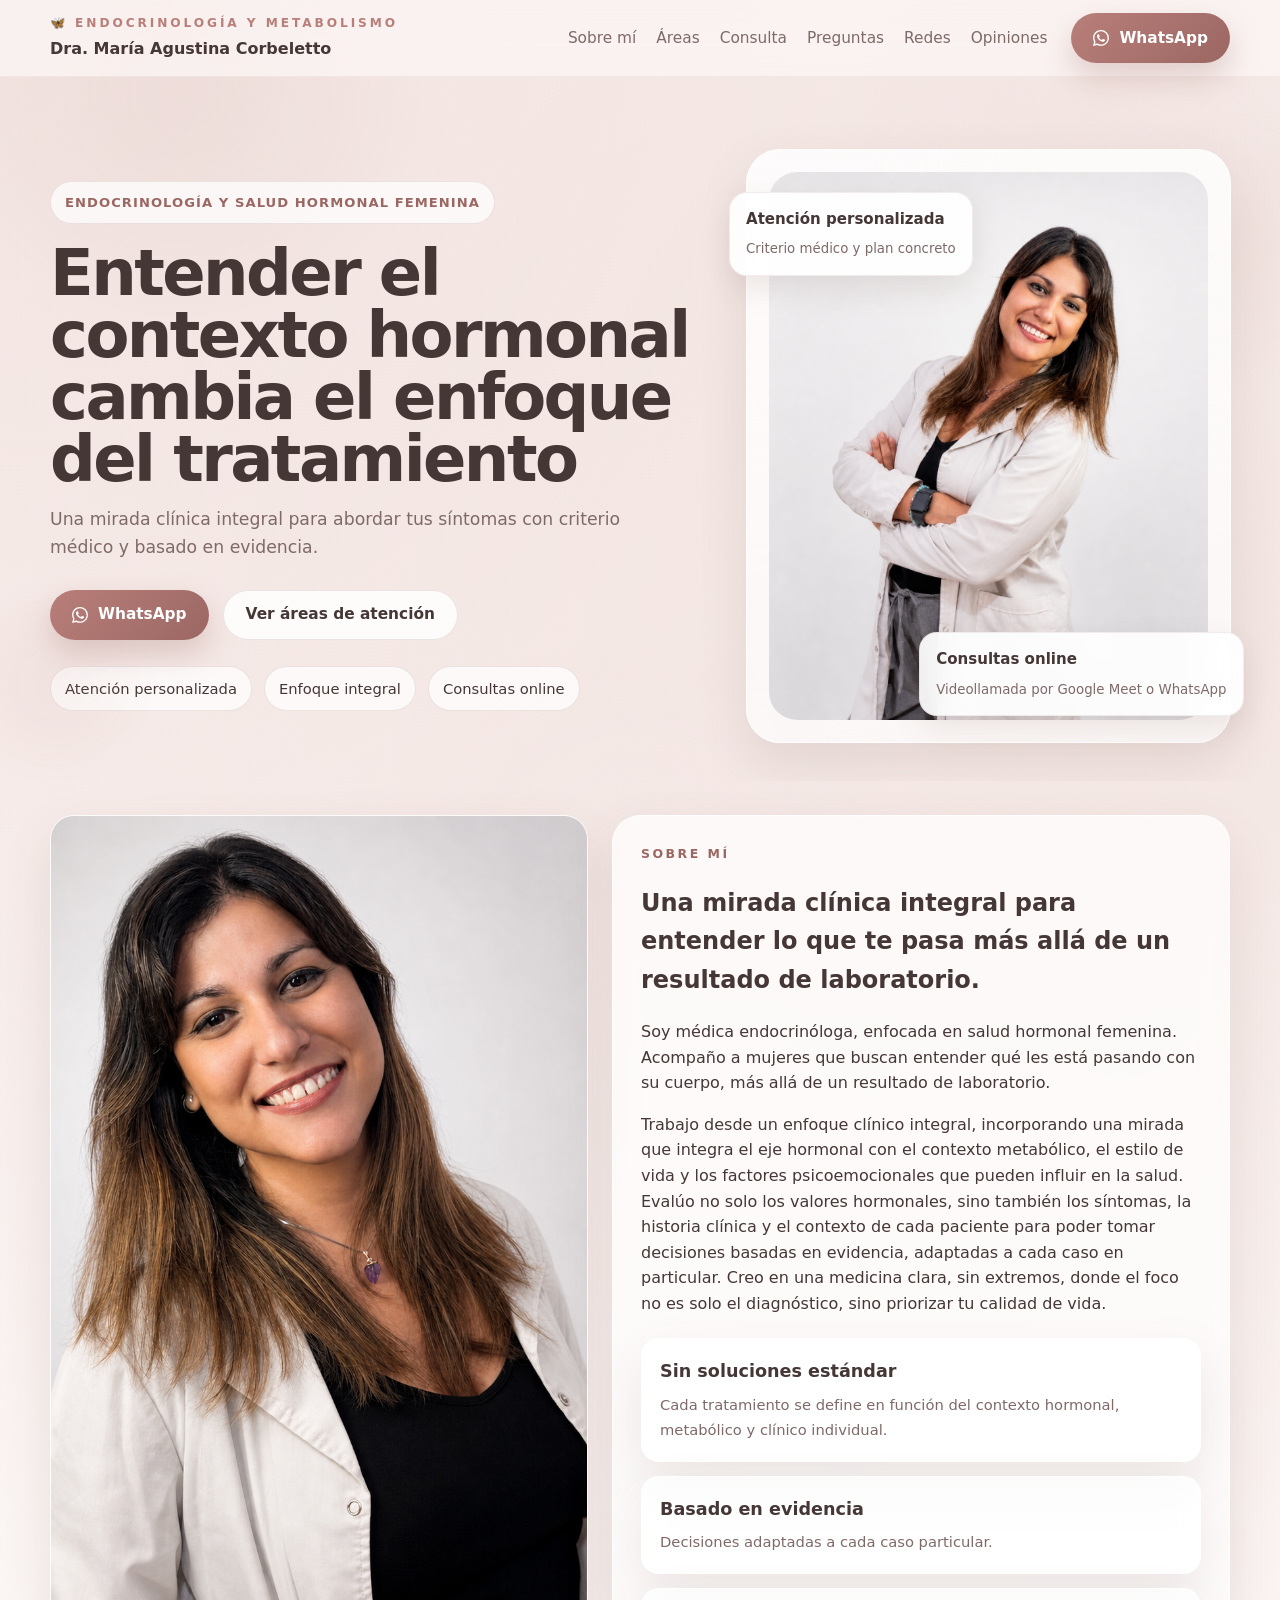
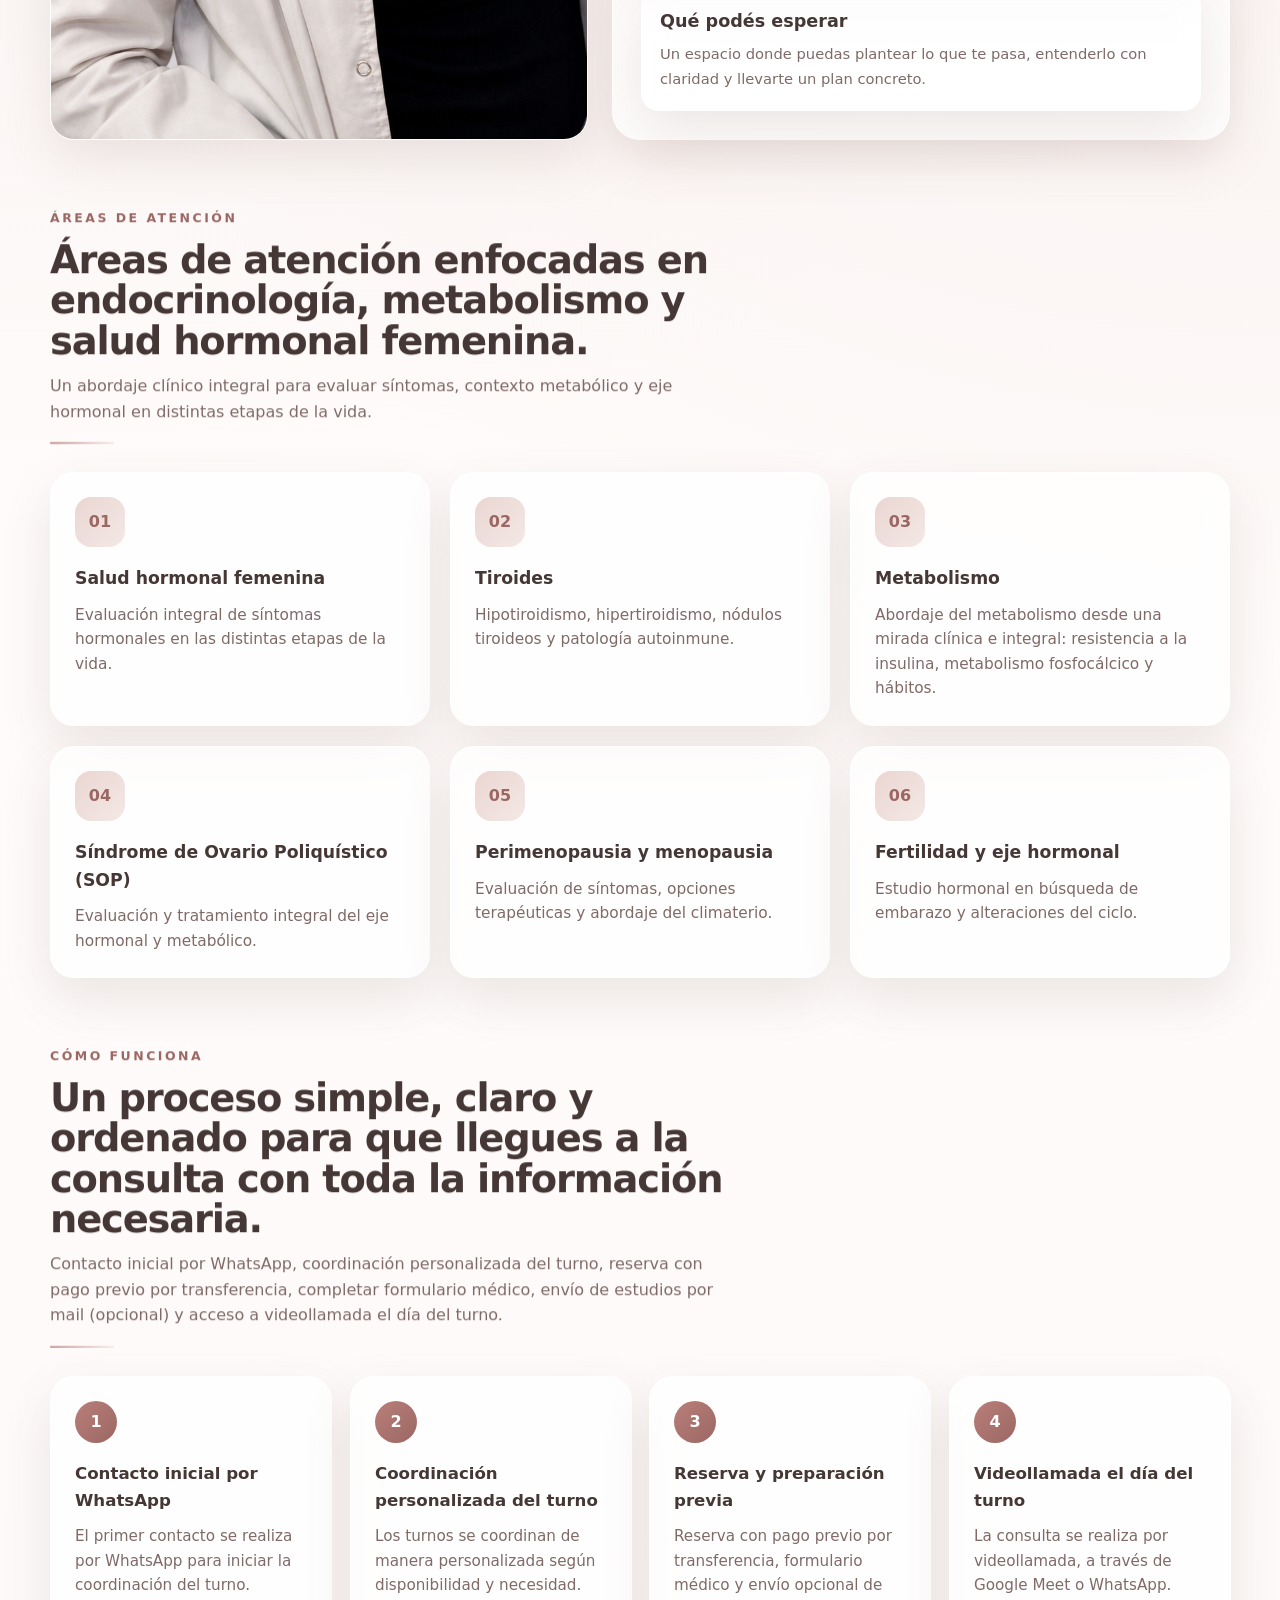
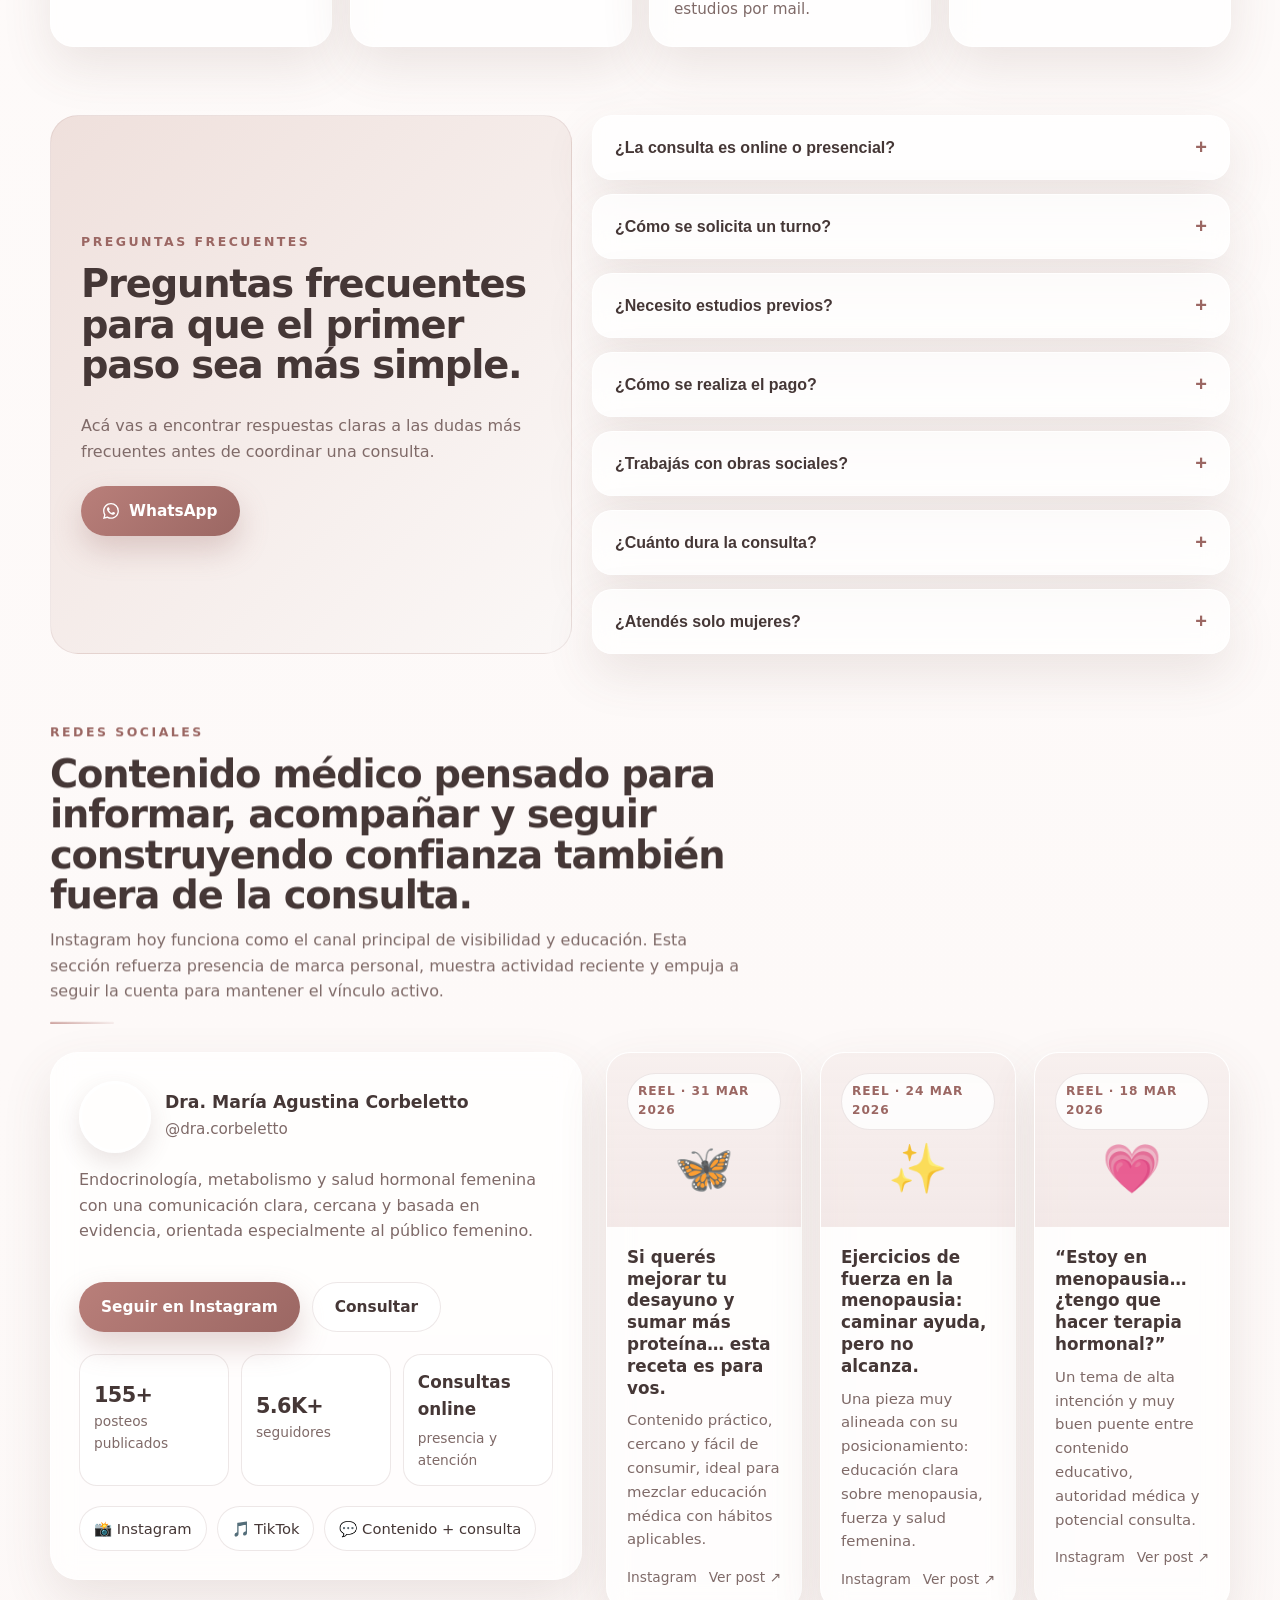
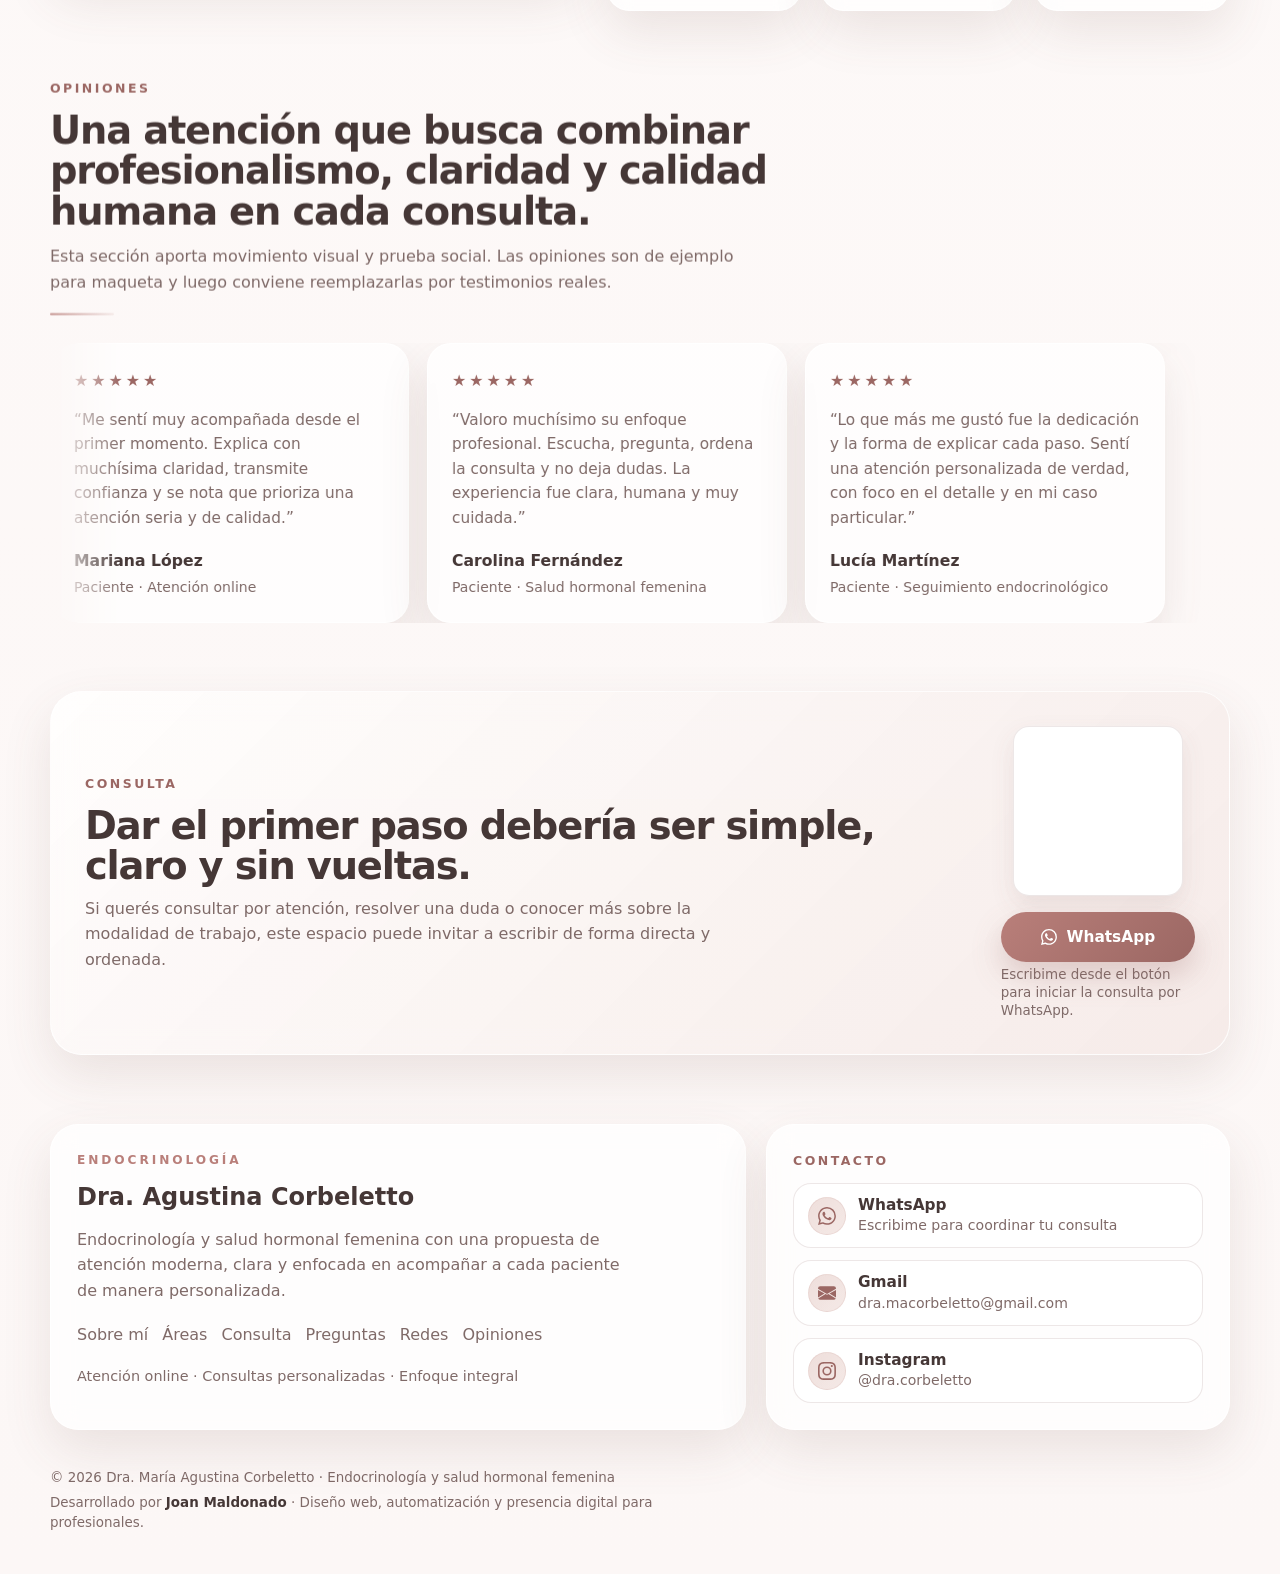
==== commit 2bee96a4: "w" ====
--- a/index.html
+++ b/index.html
@@ -28,7 +28,7 @@
     <meta property="og:site_name" content="Dra. María Agustina Corbeletto" />
     <meta
       property="og:image"
-      content="https://dracorbeletto.com.ar/img/IMG2.png"
+      content="https://dracorbeletto.com.ar/img/OG%20IMAGE.png"
     />
     <meta property="twitter:card" content="summary_large_image" />
     <meta
@@ -41,8 +41,14 @@
     />
     <meta
       property="twitter:image"
-      content="https://dracorbeletto.com.ar/img/IMG2.png"
+      content="https://dracorbeletto.com.ar/img/OG%20IMAGE.png"
     />
+
+    <meta property="og:image:width" content="1200" />
+    <meta property="og:image:height" content="630" />
+    <meta property="og:image:alt" content="Dra. María Agustina Corbeletto, endocrinología y salud hormonal femenina" />
+    <meta name="twitter:image:alt" content="Dra. María Agustina Corbeletto, endocrinología y salud hormonal femenina" />
+
     <link rel="canonical" href="https://dracorbeletto.com.ar/" />
     <meta property="og:url" content="https://dracorbeletto.com.ar/" />
     <link
@@ -2288,6 +2294,36 @@
         }
       }
     </style>
+  
+    <style id="desktop-mobile-reveal-fix">
+      html.has-scroll-reveal .reveal-target {
+        opacity: 0 !important;
+        transform: translate3d(0, 28px, 0) !important;
+        filter: blur(3px);
+        transition:
+          opacity .82s cubic-bezier(.22,.61,.36,1),
+          transform .82s cubic-bezier(.22,.61,.36,1),
+          filter .82s cubic-bezier(.22,.61,.36,1) !important;
+        will-change: opacity, transform, filter;
+      }
+
+      html.has-scroll-reveal .reveal-target.revealed {
+        opacity: 1 !important;
+        transform: translate3d(0, 0, 0) !important;
+        filter: blur(0);
+      }
+
+      @media (prefers-reduced-motion: reduce) {
+        html.has-scroll-reveal .reveal-target,
+        html.has-scroll-reveal .reveal-target.revealed {
+          opacity: 1 !important;
+          transform: none !important;
+          filter: none !important;
+          transition: none !important;
+        }
+      }
+    </style>
+
   </head>
 
   <body>
@@ -3554,5 +3590,44 @@
         }
       });
     </script>
+  
+    <script id="desktop-mobile-reveal-init">
+      document.addEventListener("DOMContentLoaded", () => {
+        const targets = Array.from(document.querySelectorAll(".reveal-target"));
+        if (!targets.length) return;
+
+        requestAnimationFrame(() => {
+          document.documentElement.classList.add("has-scroll-reveal");
+        });
+
+        targets.forEach((el, index) => {
+          el.style.transitionDelay = `${(index % 4) * 70}ms`;
+        });
+
+        const reveal = (el) => el.classList.add("revealed");
+
+        if ("IntersectionObserver" in window) {
+          const observer = new IntersectionObserver(
+            (entries, obs) => {
+              entries.forEach((entry) => {
+                if (entry.isIntersecting) {
+                  reveal(entry.target);
+                  obs.unobserve(entry.target);
+                }
+              });
+            },
+            {
+              threshold: 0.14,
+              rootMargin: "0px 0px -10% 0px",
+            },
+          );
+
+          targets.forEach((el) => observer.observe(el));
+        } else {
+          targets.forEach(reveal);
+        }
+      });
+    </script>
+
   </body>
-</html>
+</html>
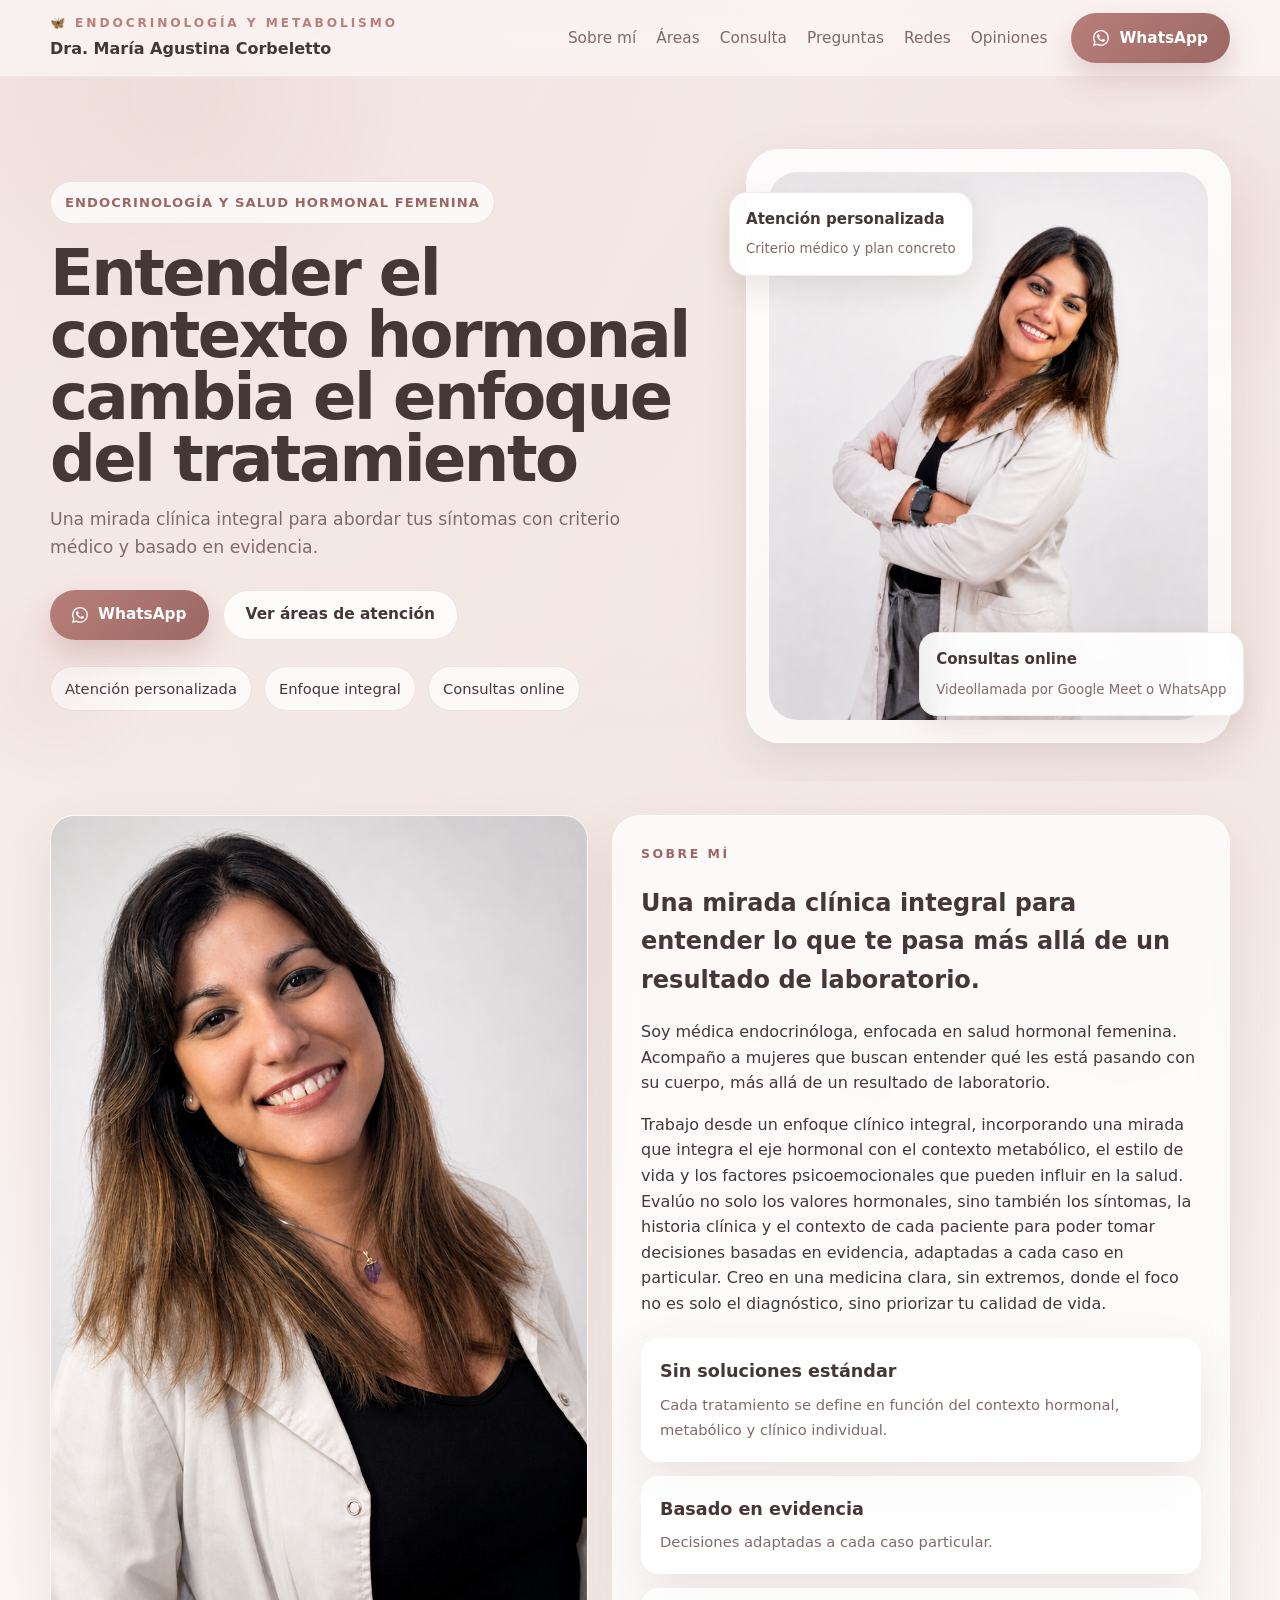
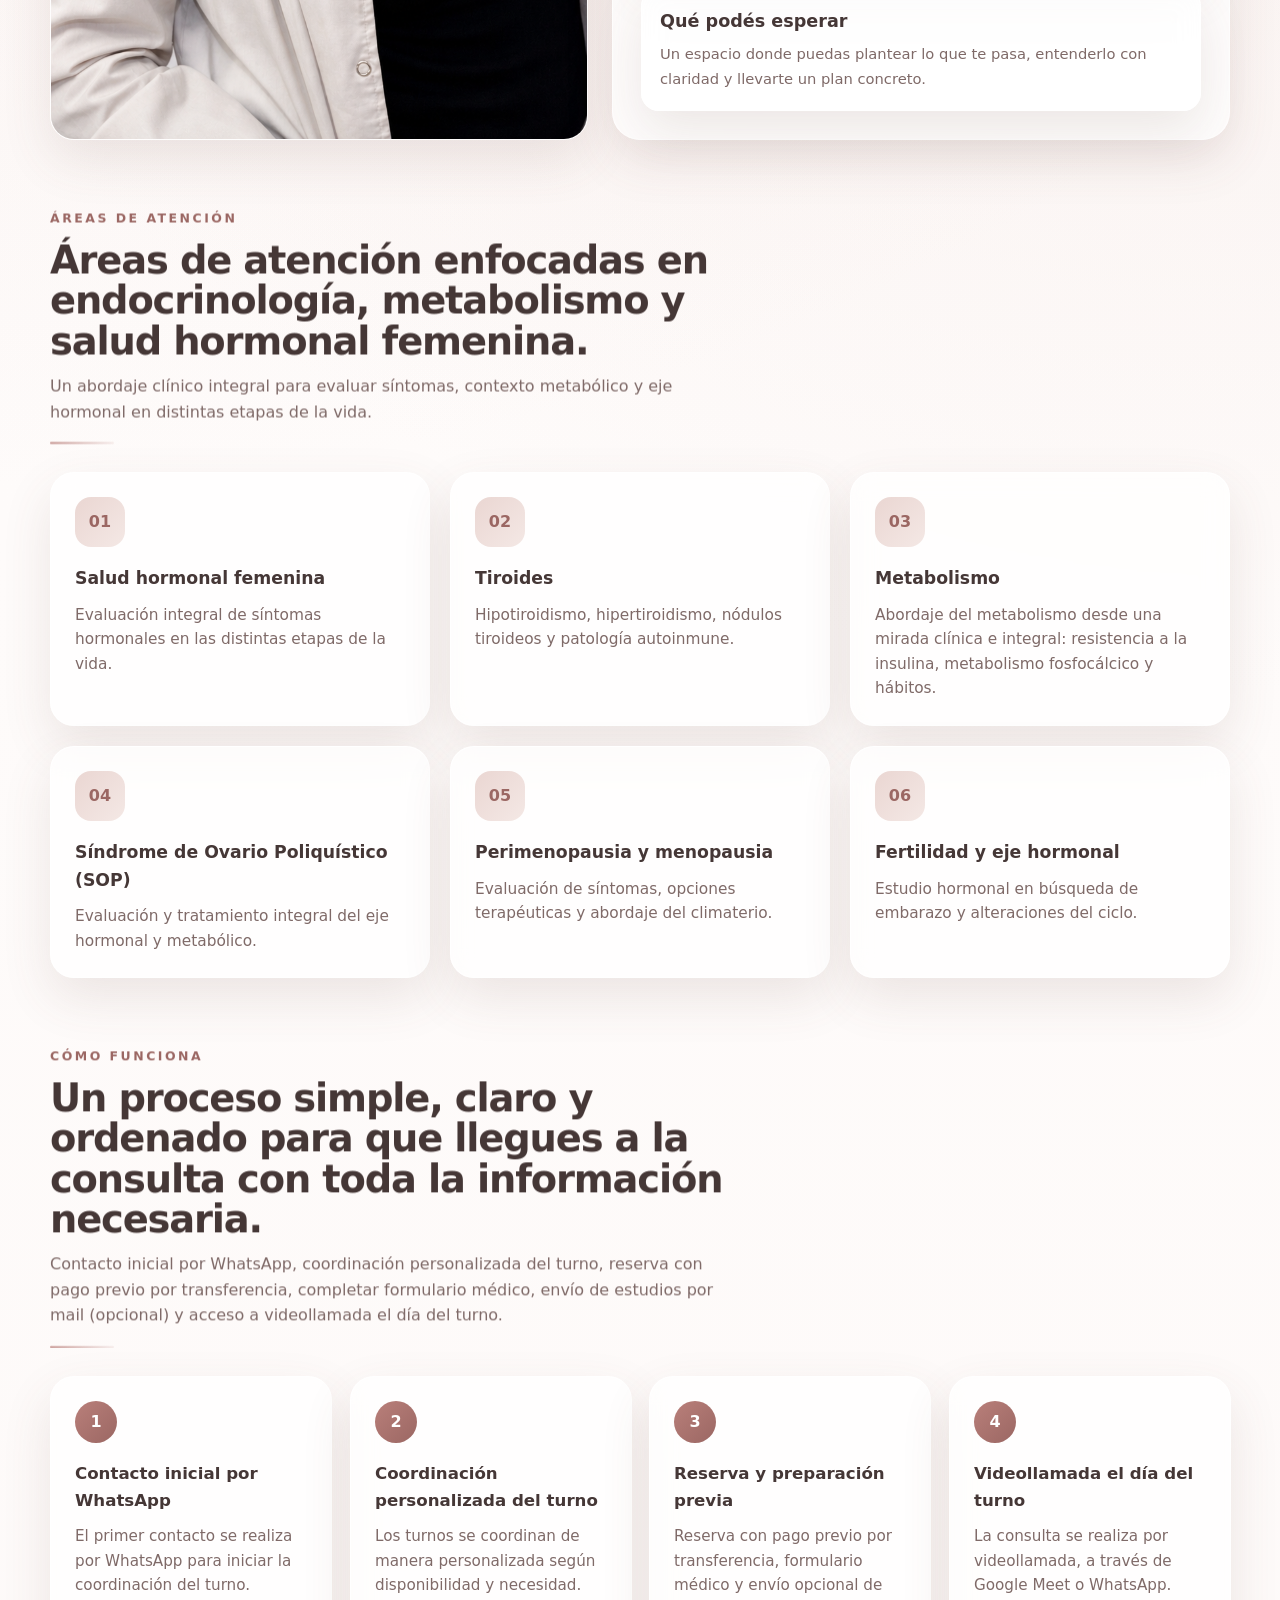
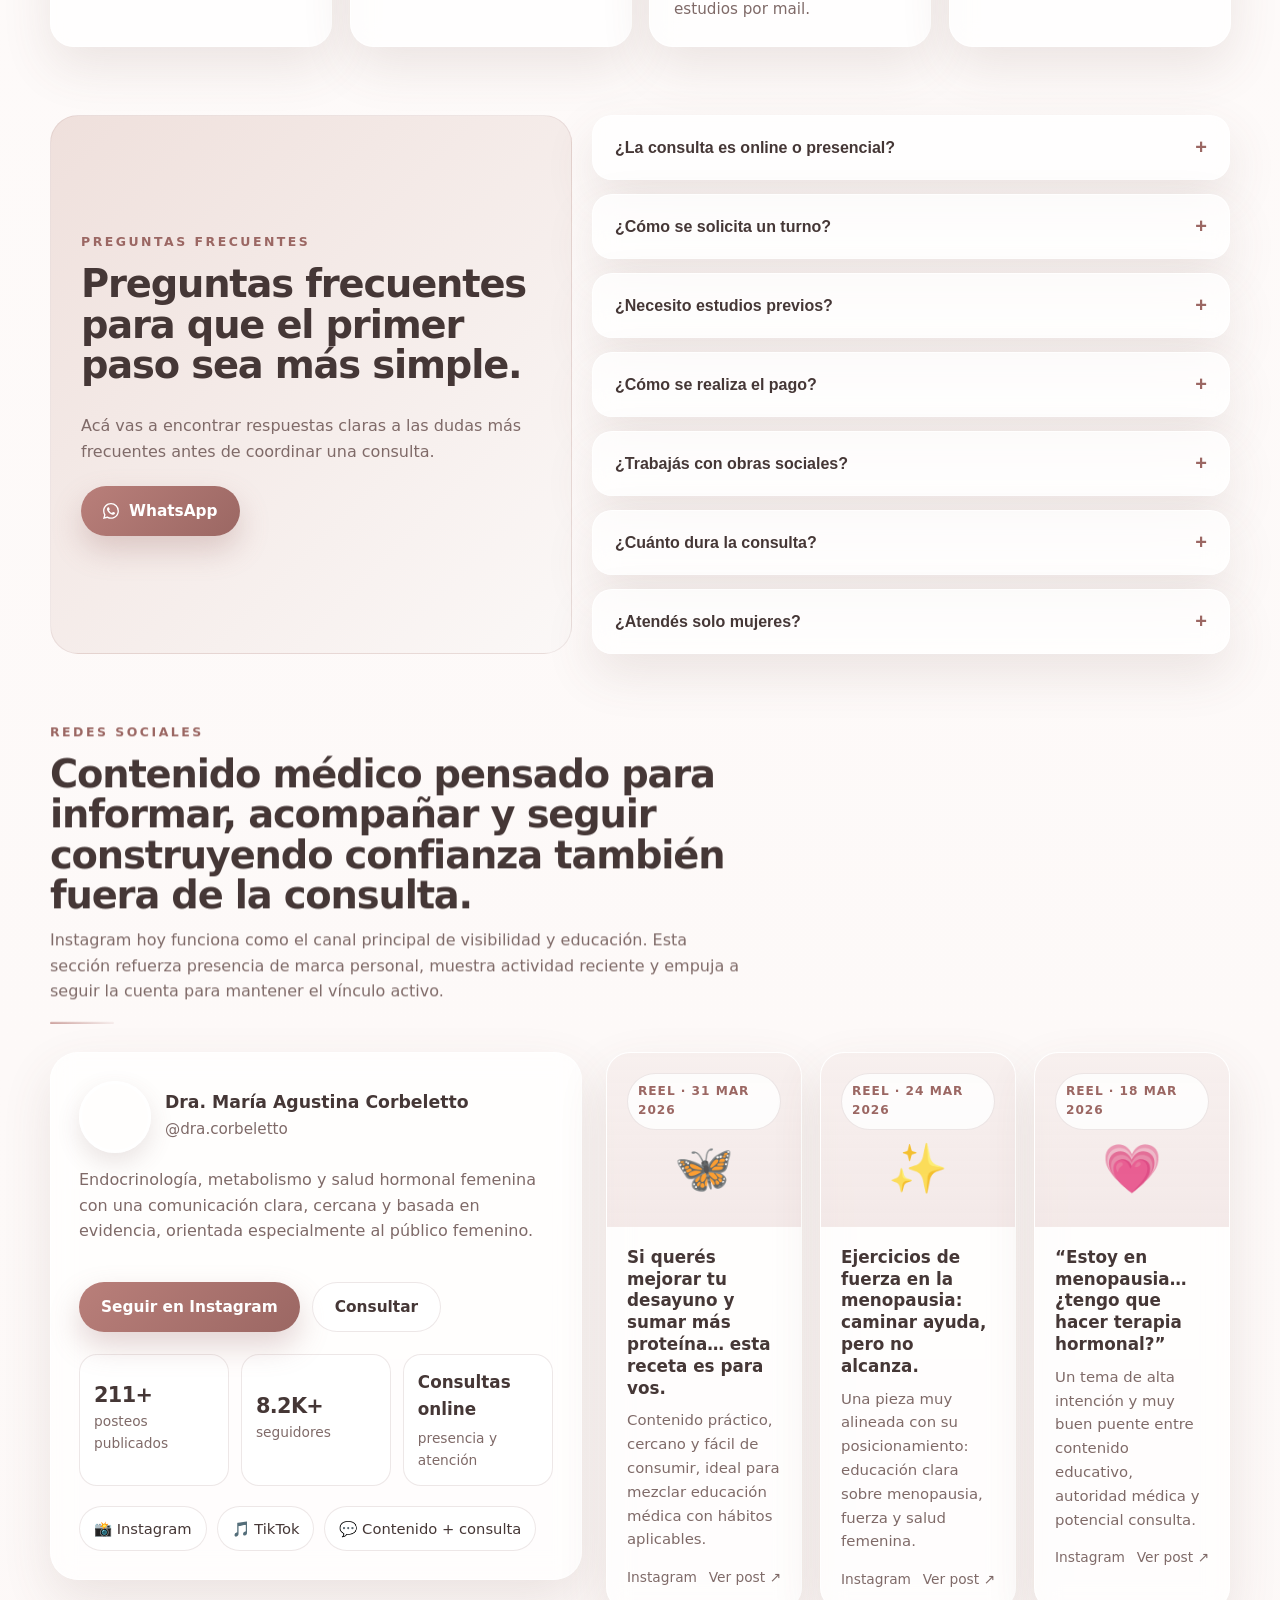
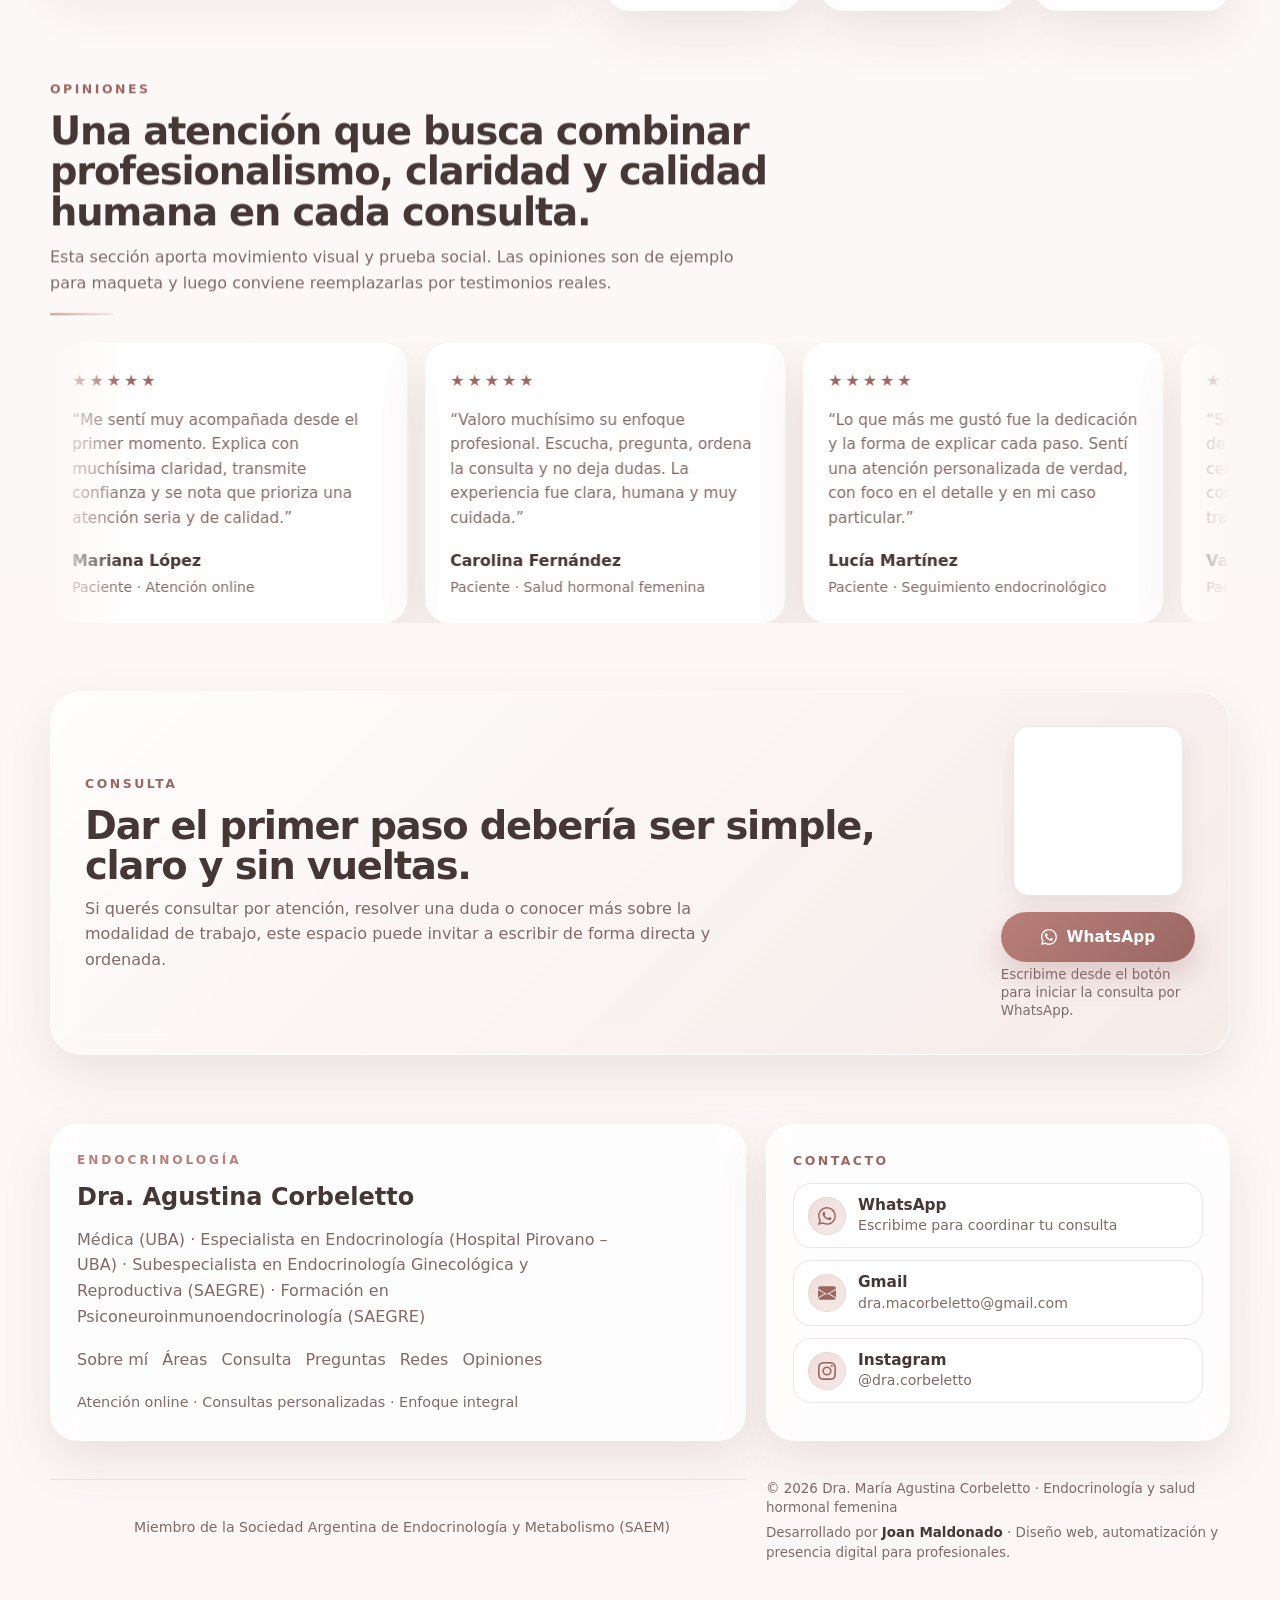
==== commit 03492821: "Update 9 Jun" ====
--- a/index.html
+++ b/index.html
@@ -1625,6 +1625,39 @@
         overflow-wrap: anywhere;
       }
 
+
+      .footer-affiliation {
+        margin-top: 18px;
+        display: flex;
+        align-items: center;
+        gap: 12px;
+        padding-top: 14px;
+        border-top: 1px solid rgba(146, 108, 104, 0.12);
+      }
+
+      .footer-affiliation img {
+        width: 72px;
+        height: auto;
+        object-fit: contain;
+        flex-shrink: 0;
+      }
+
+      .footer-affiliation span {
+        font-size: 0.88rem;
+        line-height: 1.4;
+        color: var(--muted);
+      }
+
+      @media (max-width: 760px) {
+        .footer-affiliation {
+          align-items: flex-start;
+        }
+
+        .footer-affiliation img {
+          width: 64px;
+        }
+      }
+
       @media (max-width: 760px) {
         .faq-side .btn {
           width: 100%;
@@ -2871,7 +2904,7 @@
                 </div>
                 <div class="social-stat">
                   <strong
-                    data-count="8000"
+                    data-count="8500"
                     data-format="compact"
                     data-suffix="+"
                     >0</strong
@@ -3230,9 +3263,7 @@
             Dra. Agustina Corbeletto
           </h3>
           <p style="margin: 0; color: var(--muted); max-width: 560px">
-            Endocrinología y salud hormonal femenina con una propuesta de
-            atención moderna, clara y enfocada en acompañar a cada paciente de
-            manera personalizada.
+            Médica (UBA) · Especialista en Endocrinología (Hospital Pirovano – UBA) · Subespecialista en Endocrinología Ginecológica y Reproductiva (SAEGRE) · Formación en Psiconeuroinmunoendocrinología (SAEGRE)
           </p>
           <div class="footer-links">
             <a href="#sobre">Sobre mí</a>
@@ -3327,7 +3358,20 @@
             </a>
           </div>
         </div>
-        <div class="footer-meta">
+        
+            <div class="footer-affiliation">
+              <img
+                loading="lazy"
+                decoding="async"
+                src="img/saem-logo.png"
+                alt="Logo de SAEM"
+              />
+              <span>
+                Miembro de la Sociedad Argentina de Endocrinología y Metabolismo (SAEM)
+              </span>
+            </div>
+
+            <div class="footer-meta">
           <p class="footer-legal">
             © 2026 Dra. María Agustina Corbeletto · Endocrinología y salud
             hormonal femenina
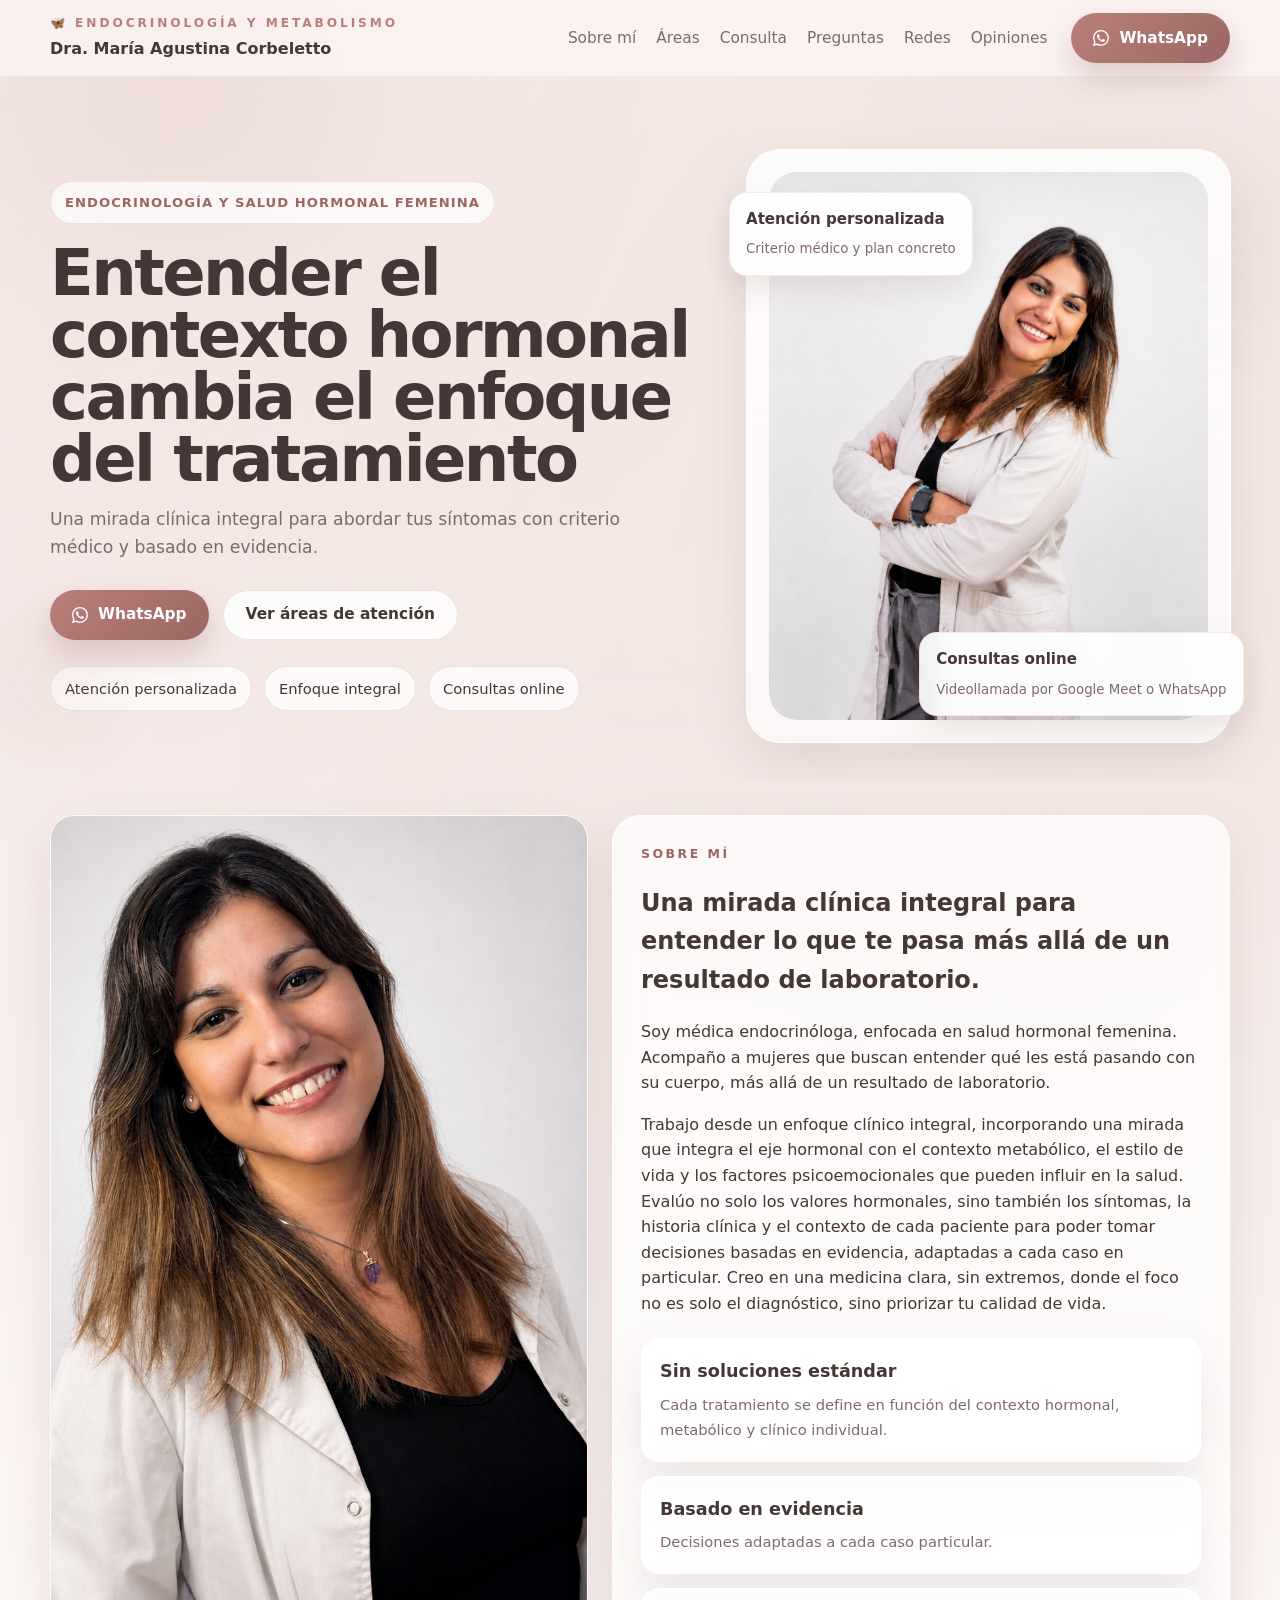
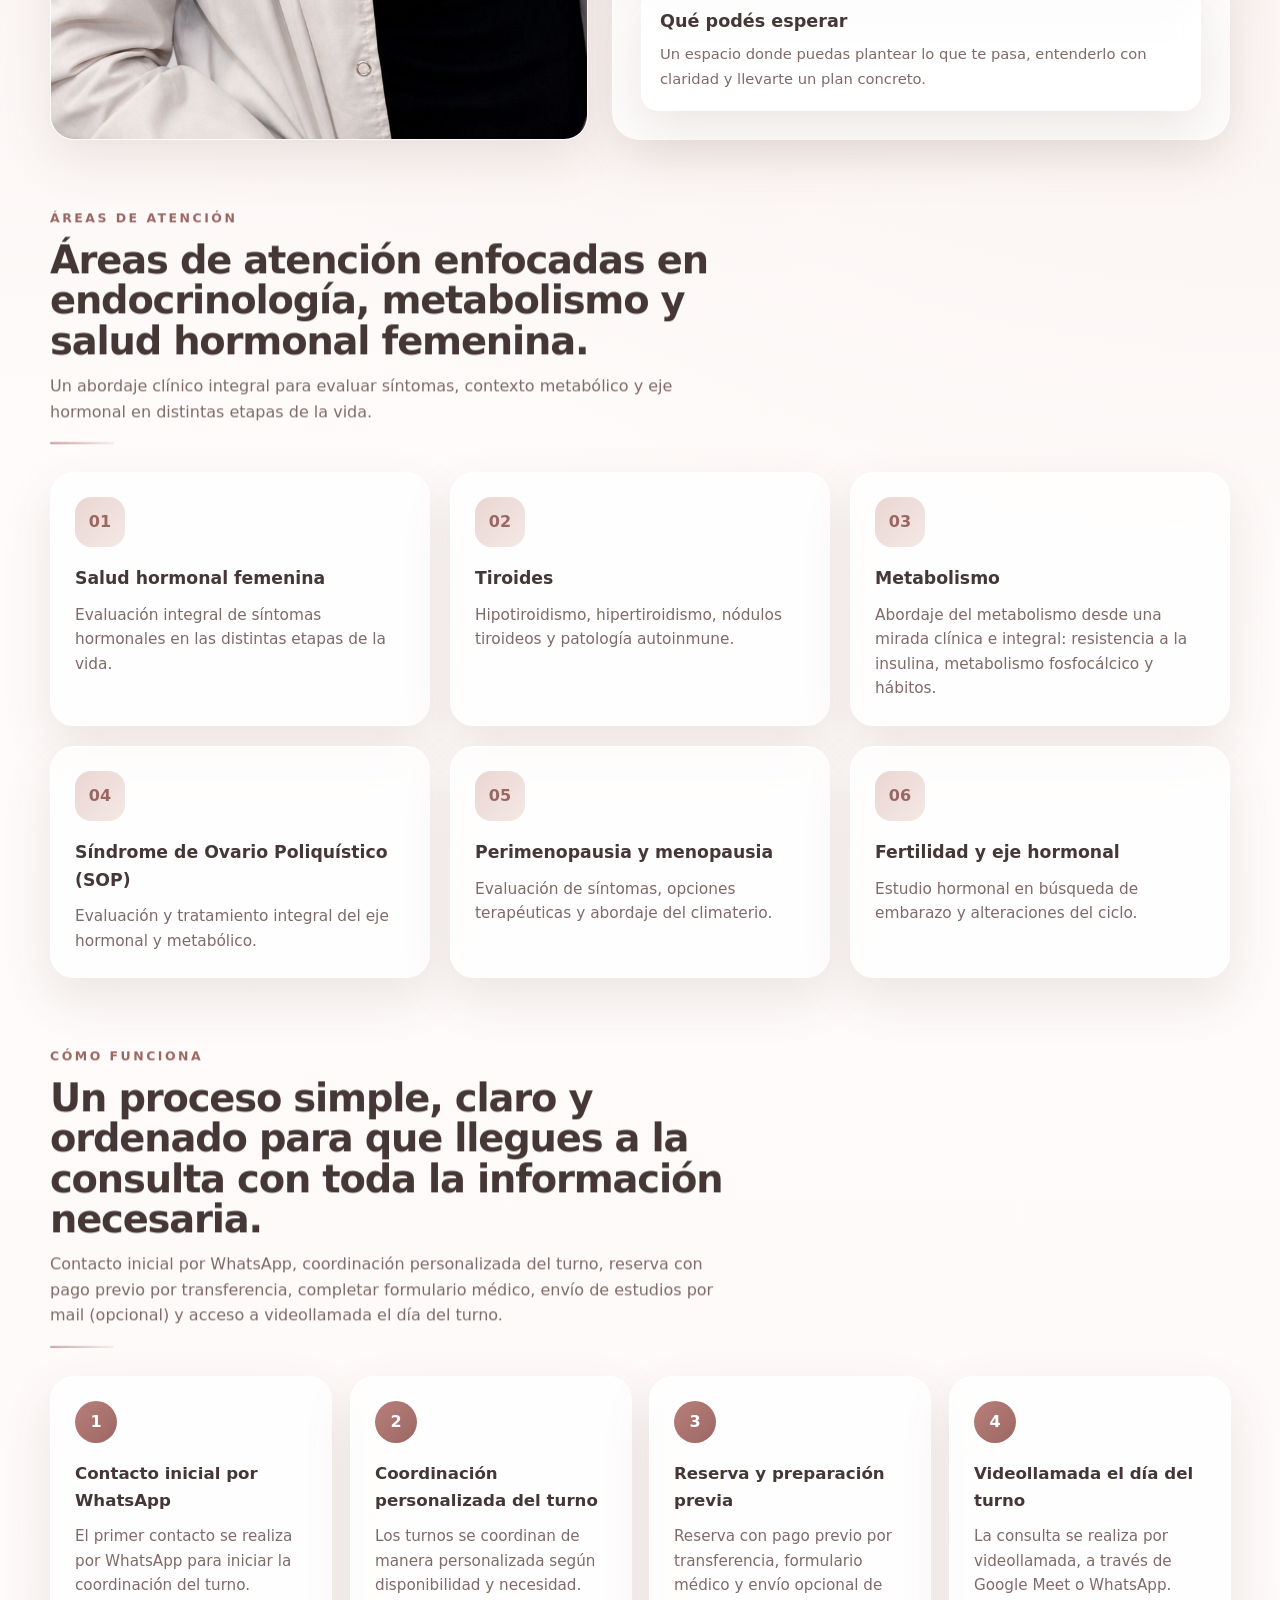
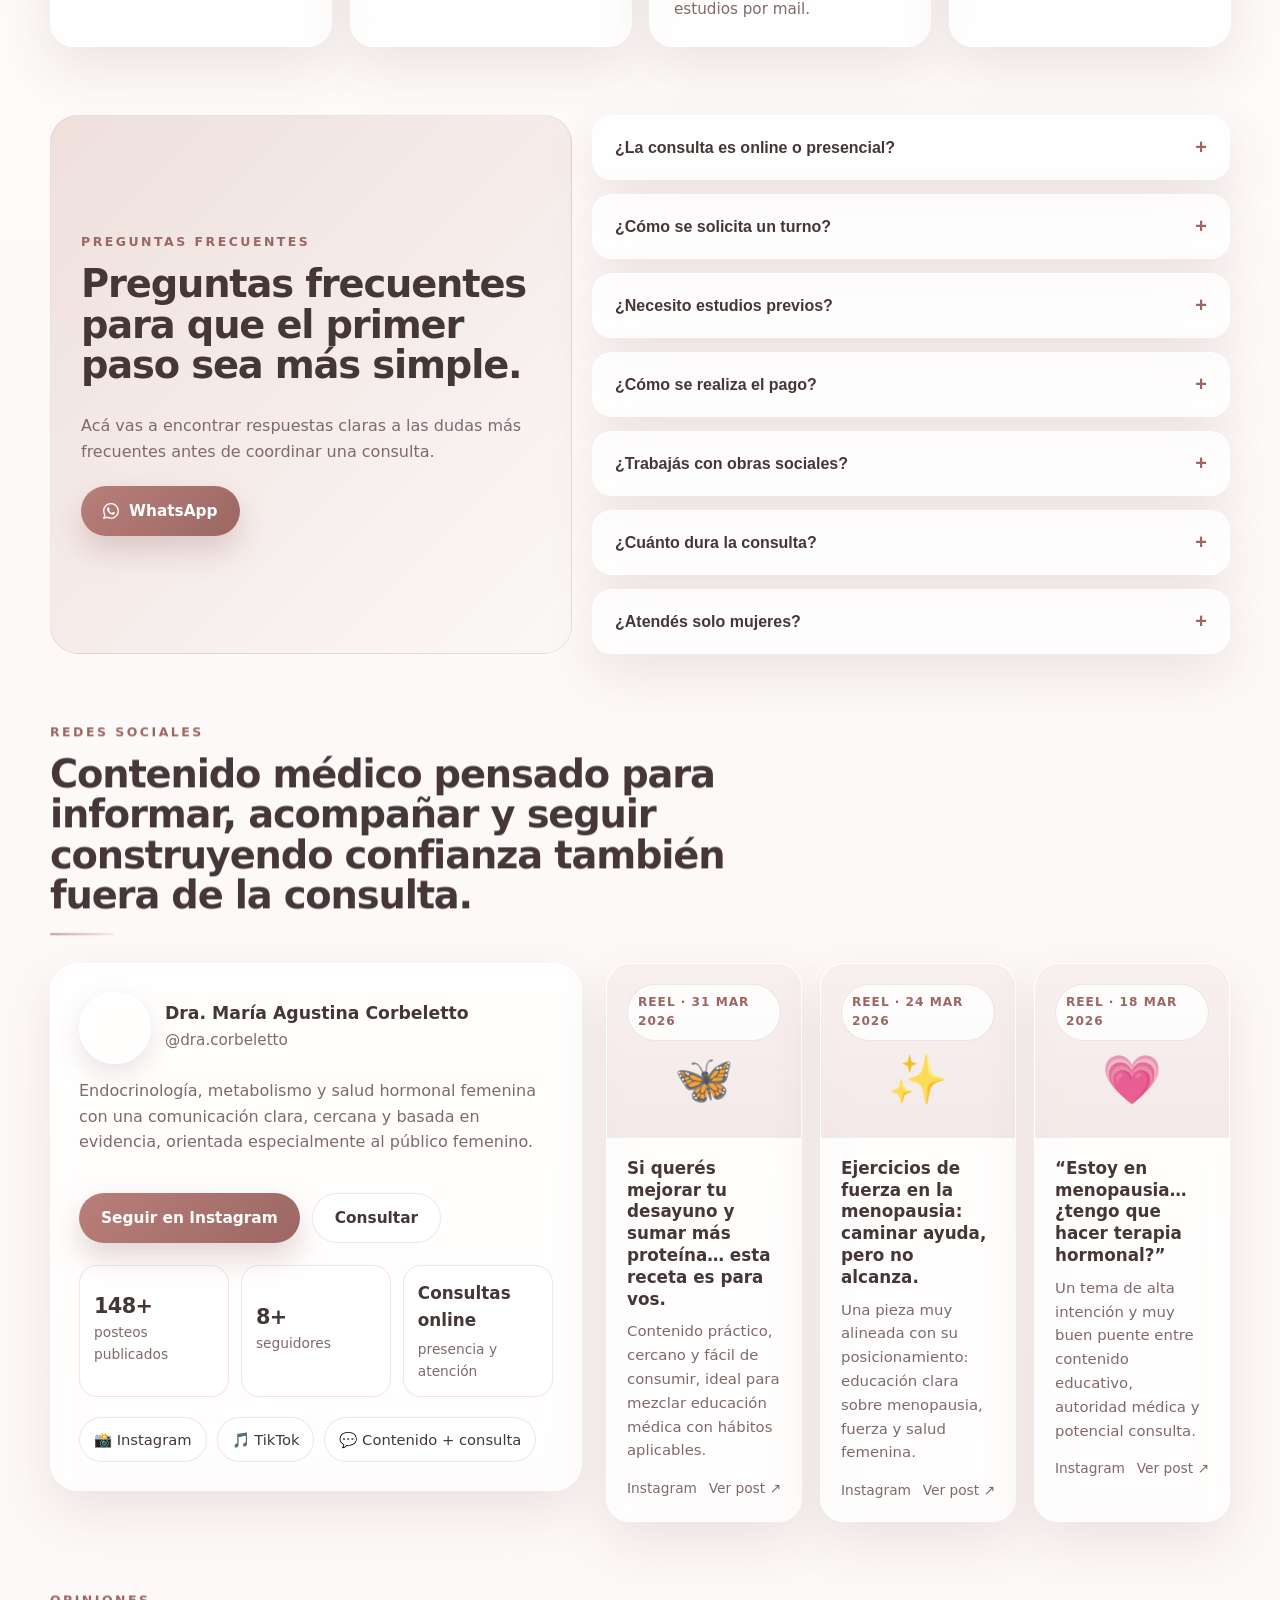
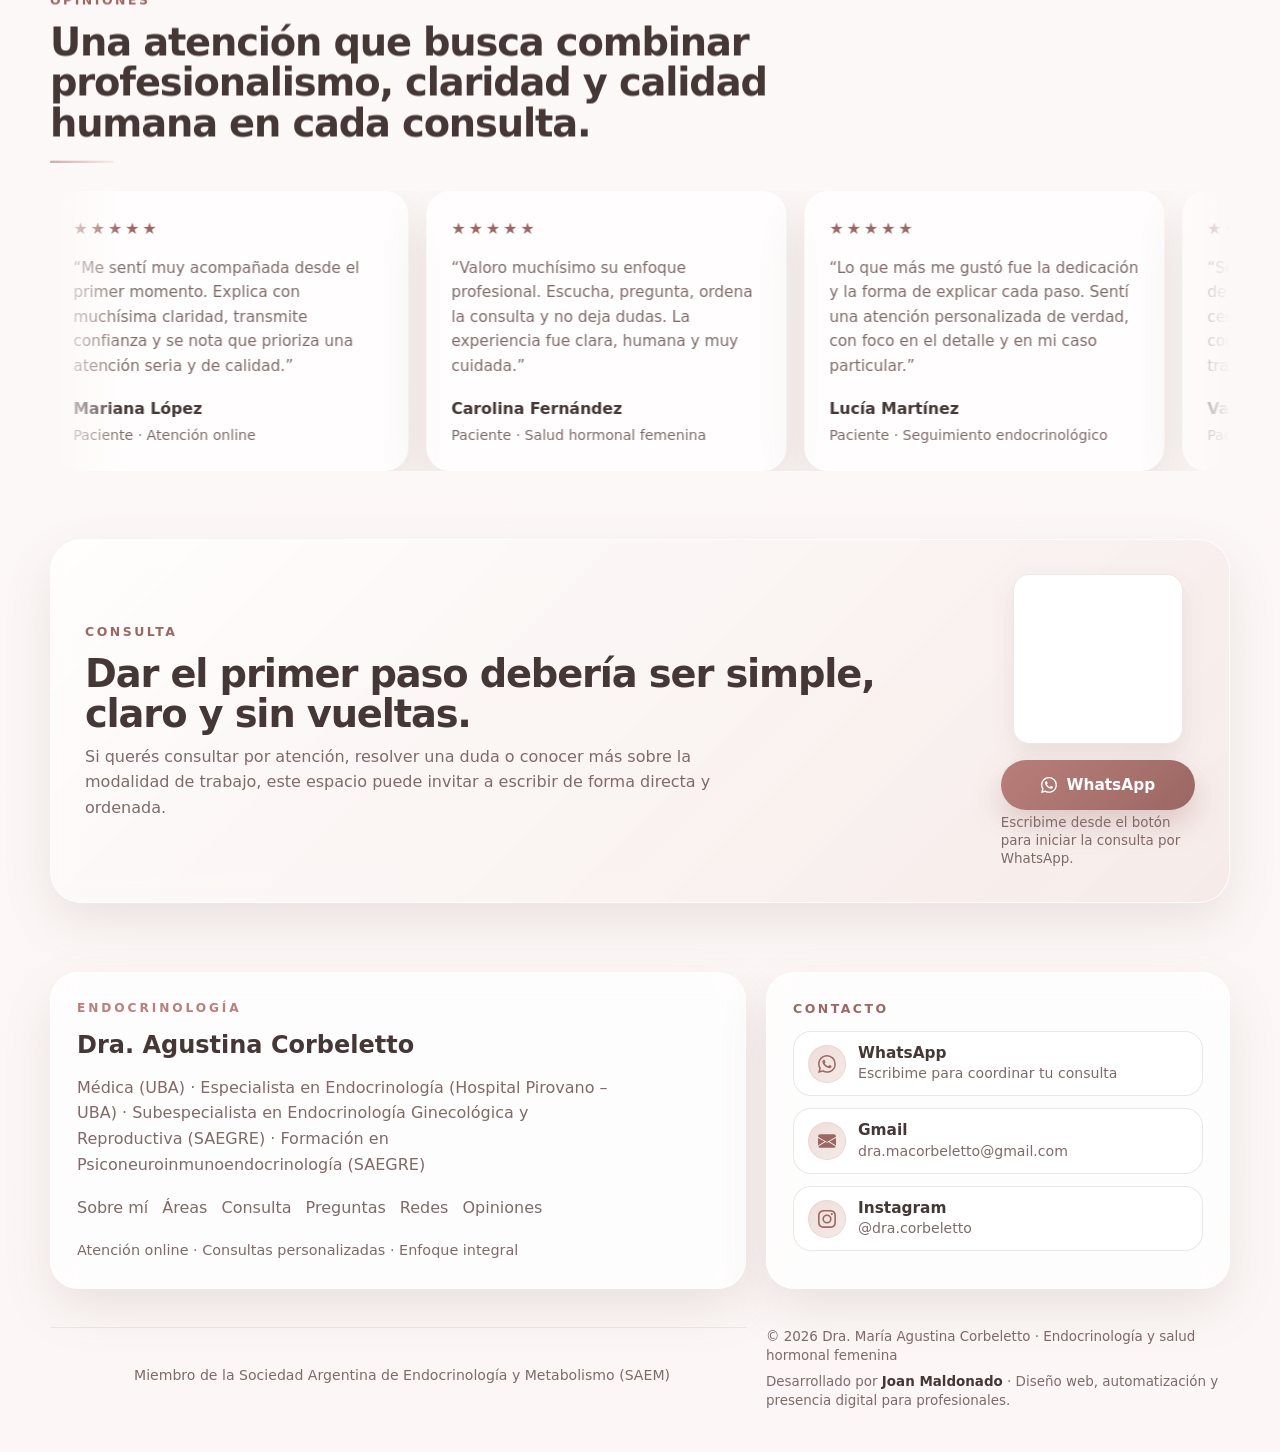
==== commit c8c03cc1: "Update index.html" ====
--- a/index.html
+++ b/index.html
@@ -2853,12 +2853,6 @@
               Contenido médico pensado para informar, acompañar y seguir
               construyendo confianza también fuera de la consulta.
             </h2>
-            <p>
-              Instagram hoy funciona como el canal principal de visibilidad y
-              educación. Esta sección refuerza presencia de marca personal,
-              muestra actividad reciente y empuja a seguir la cuenta para
-              mantener el vínculo activo.
-            </p>
           </div>
 
           <div class="social-shell">
@@ -2904,7 +2898,7 @@
                 </div>
                 <div class="social-stat">
                   <strong
-                    data-count="8500"
+                    data-count="12"
                     data-format="compact"
                     data-suffix="+"
                     >0</strong
@@ -3026,11 +3020,6 @@
               Una atención que busca combinar profesionalismo, claridad y
               calidad humana en cada consulta.
             </h2>
-            <p>
-              Esta sección aporta movimiento visual y prueba social. Las
-              opiniones son de ejemplo para maqueta y luego conviene
-              reemplazarlas por testimonios reales.
-            </p>
           </div>
 
           <div class="testimonial-slider" id="testimonialSlider">
@@ -3674,4 +3663,4 @@
     </script>
 
   </body>
-</html>+</html>
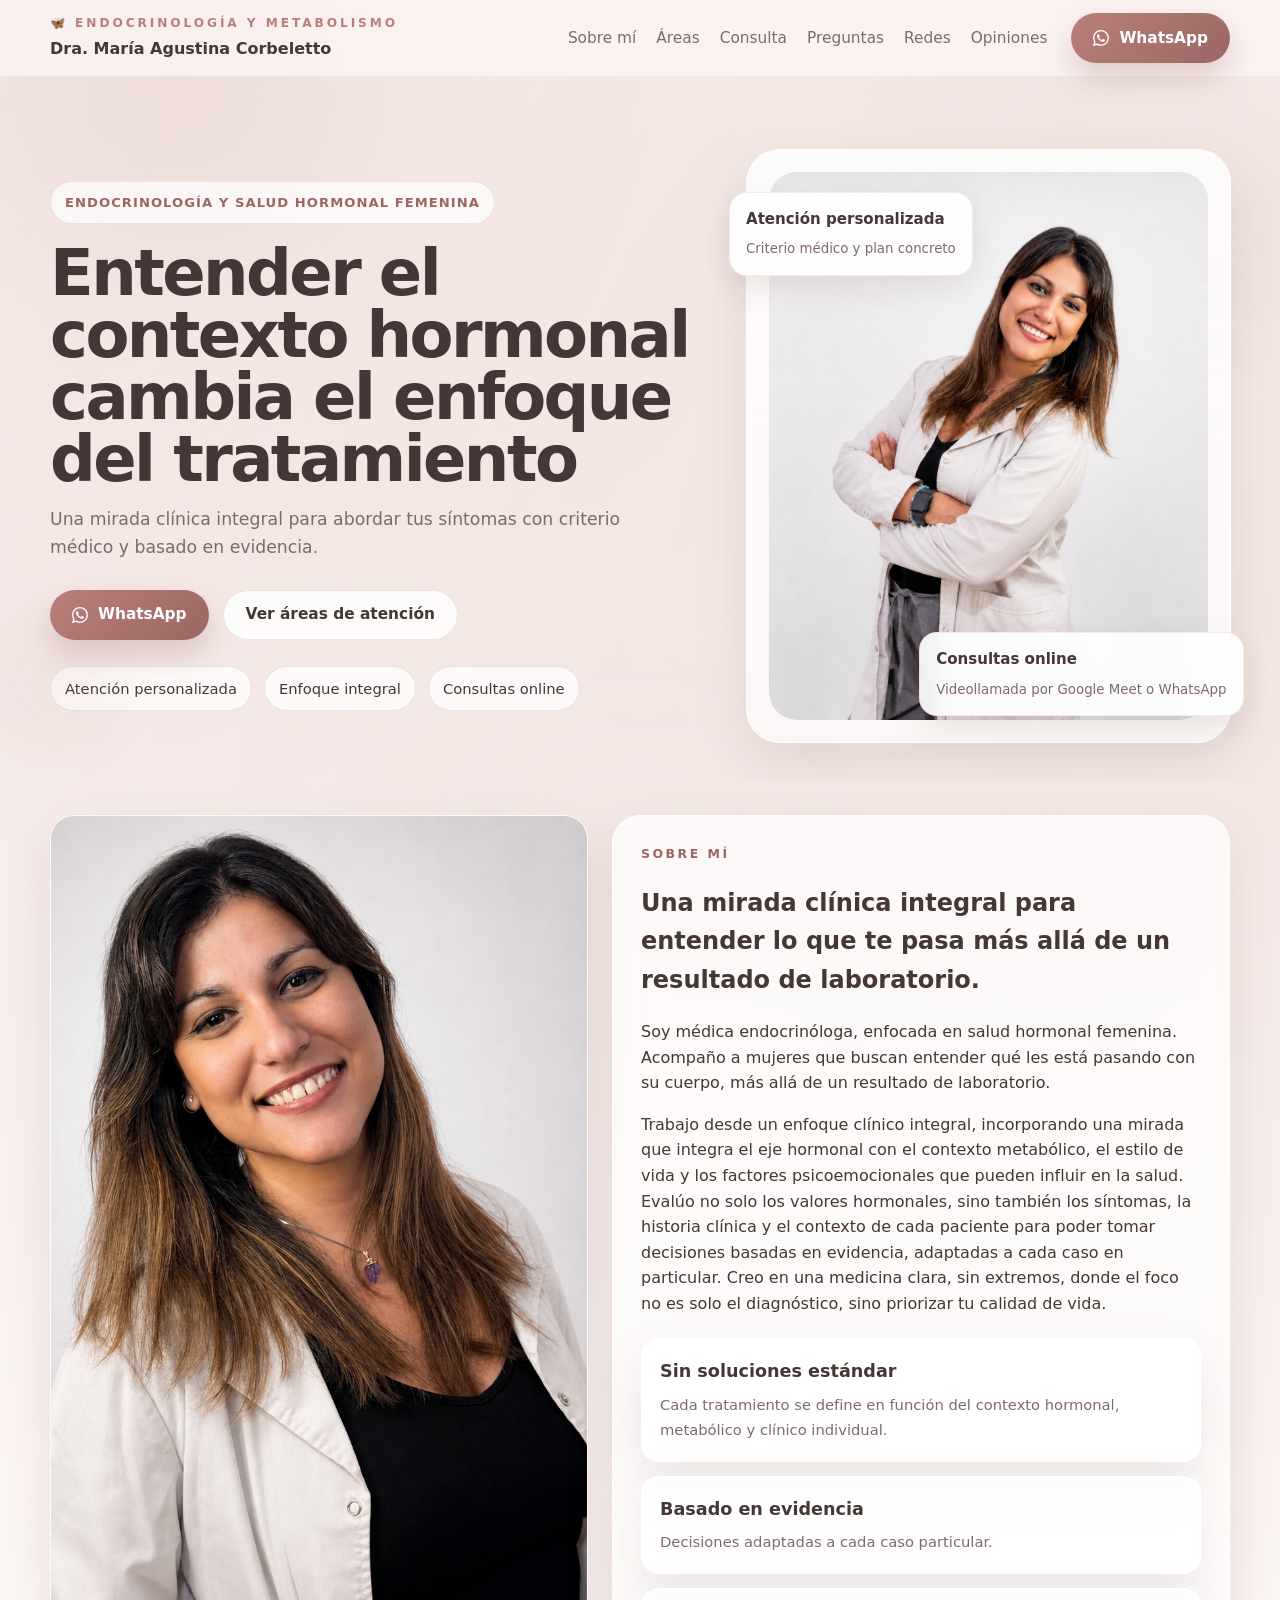
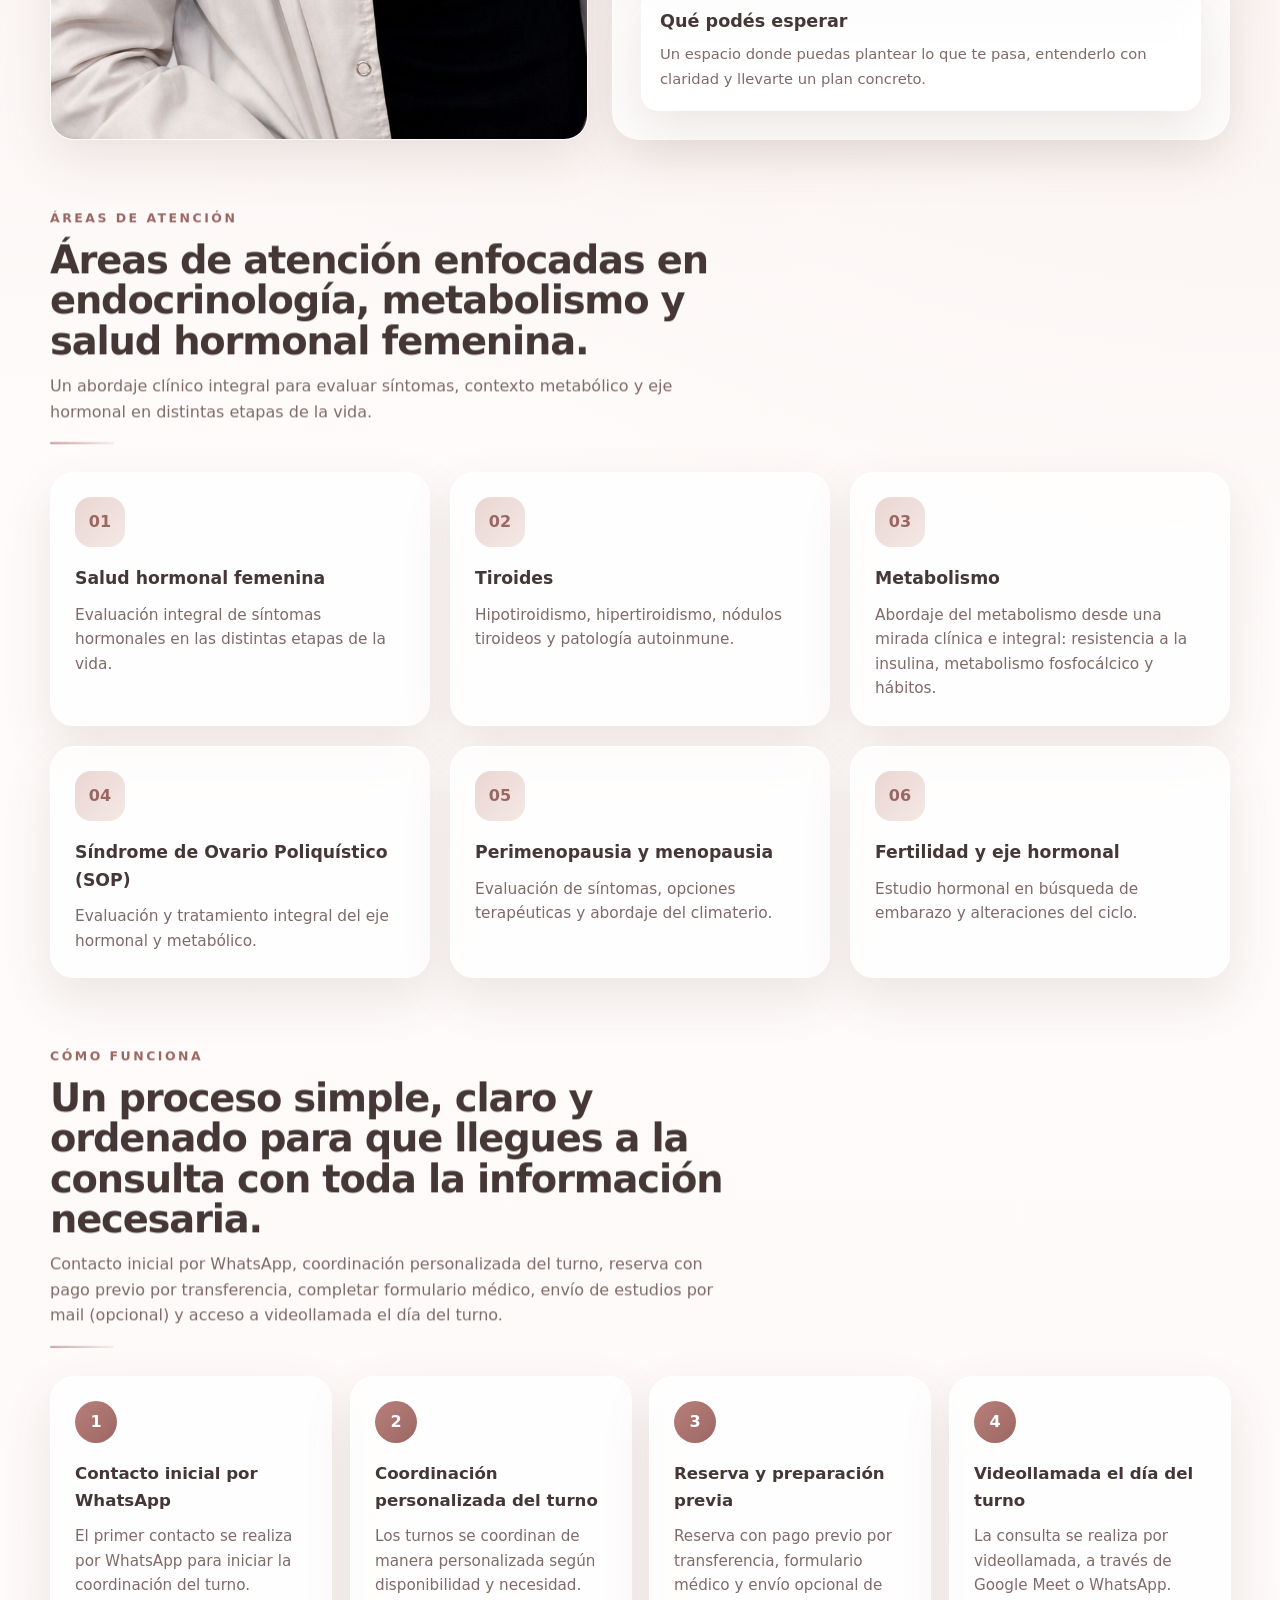
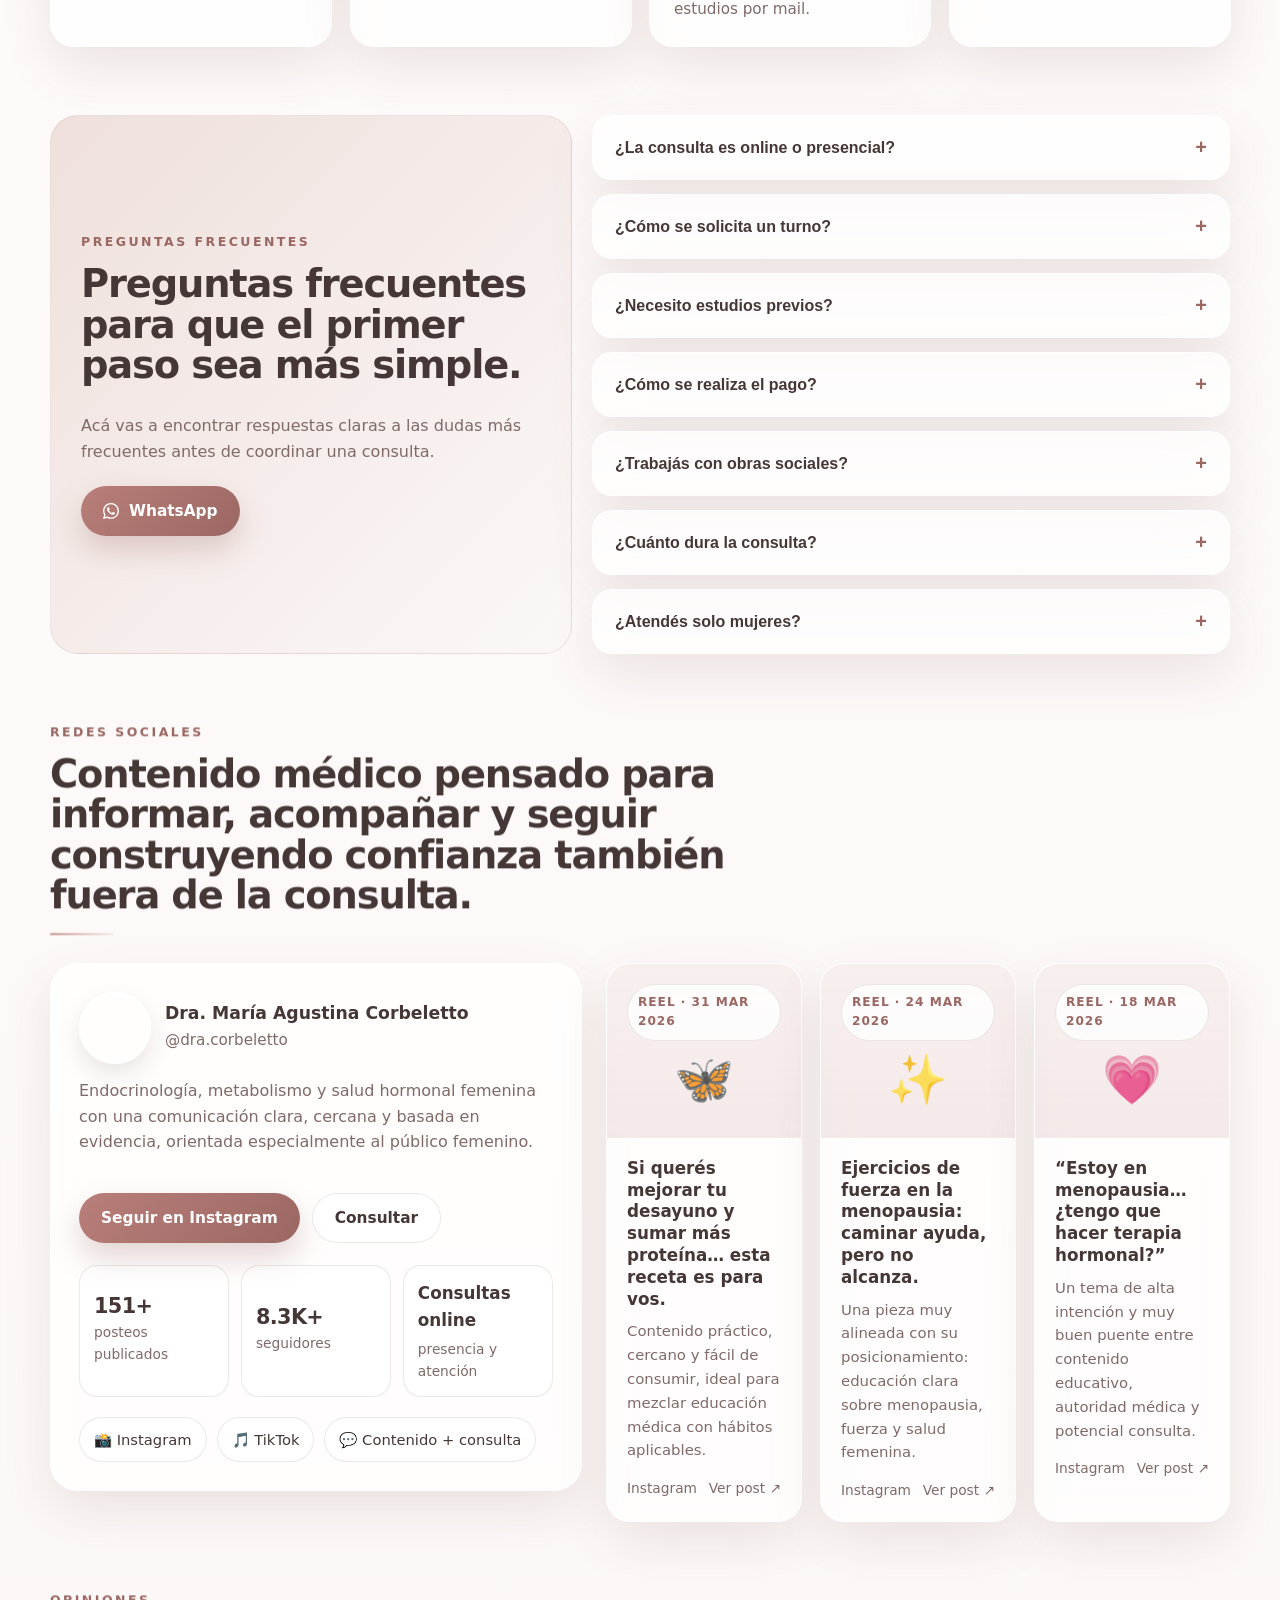
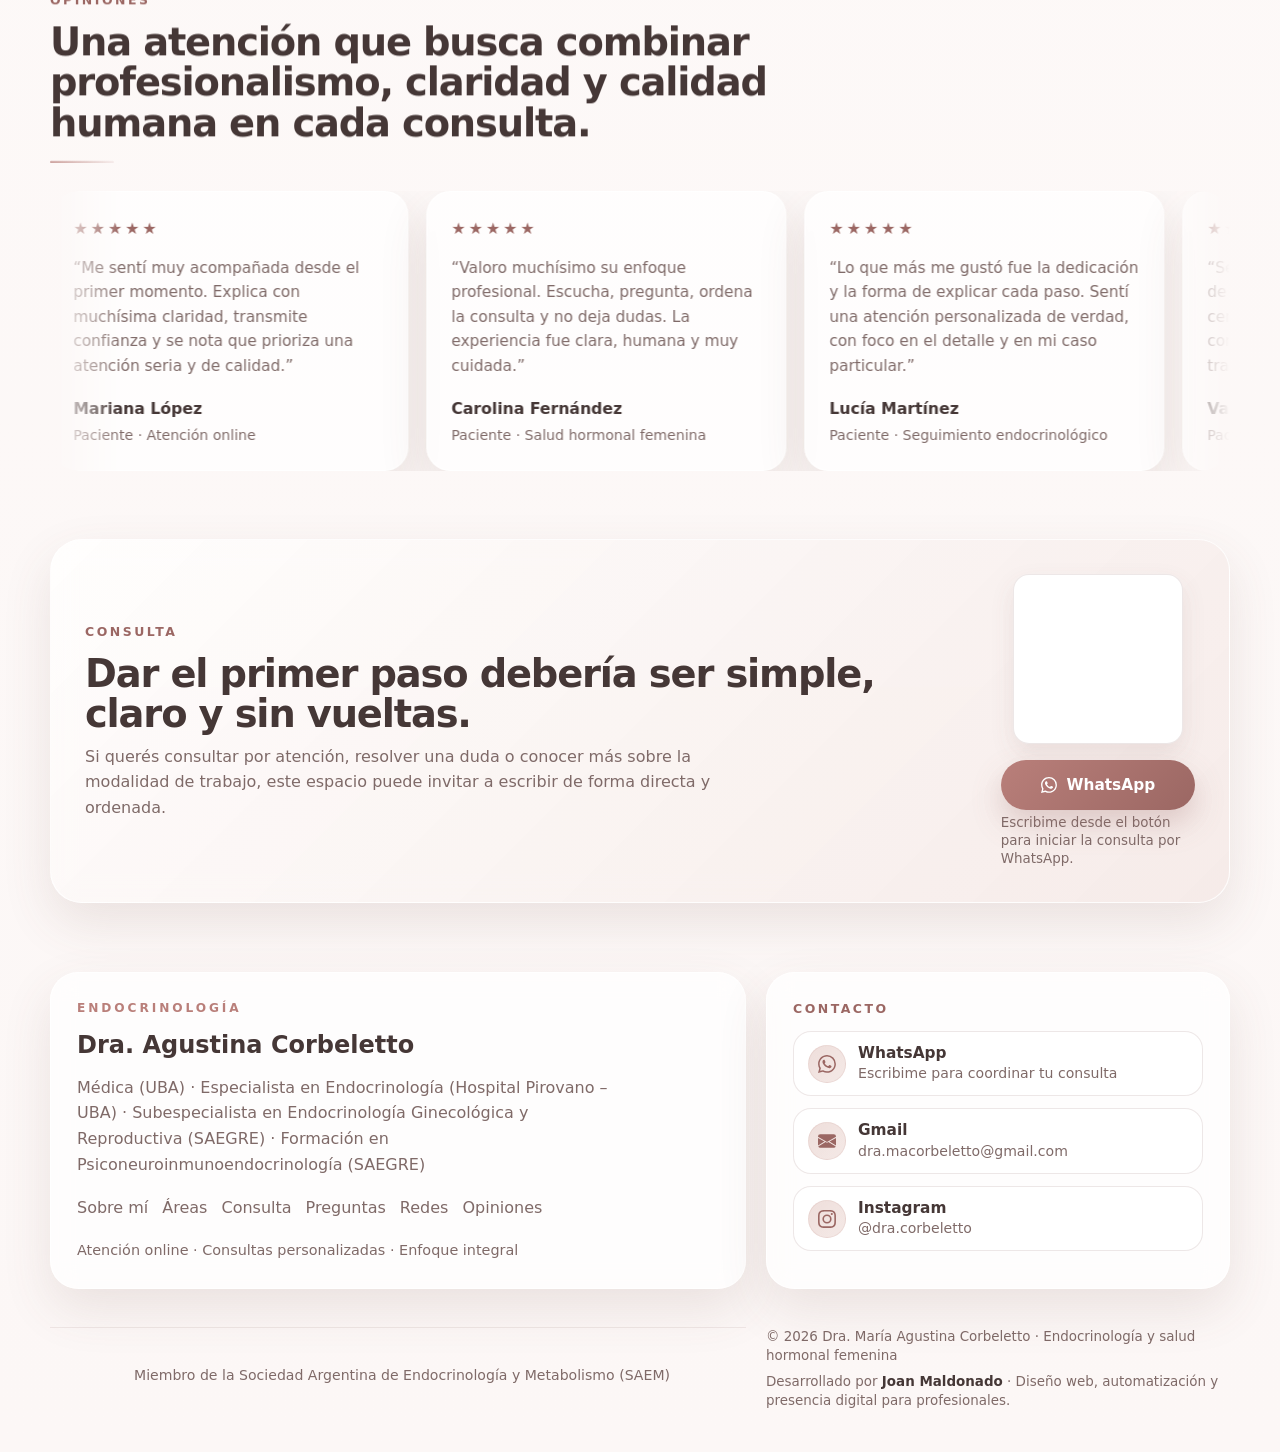
==== commit 2d2dd0b4: "Update index.html" ====
--- a/index.html
+++ b/index.html
@@ -2898,7 +2898,7 @@
                 </div>
                 <div class="social-stat">
                   <strong
-                    data-count="12"
+                    data-count="12000"
                     data-format="compact"
                     data-suffix="+"
                     >0</strong
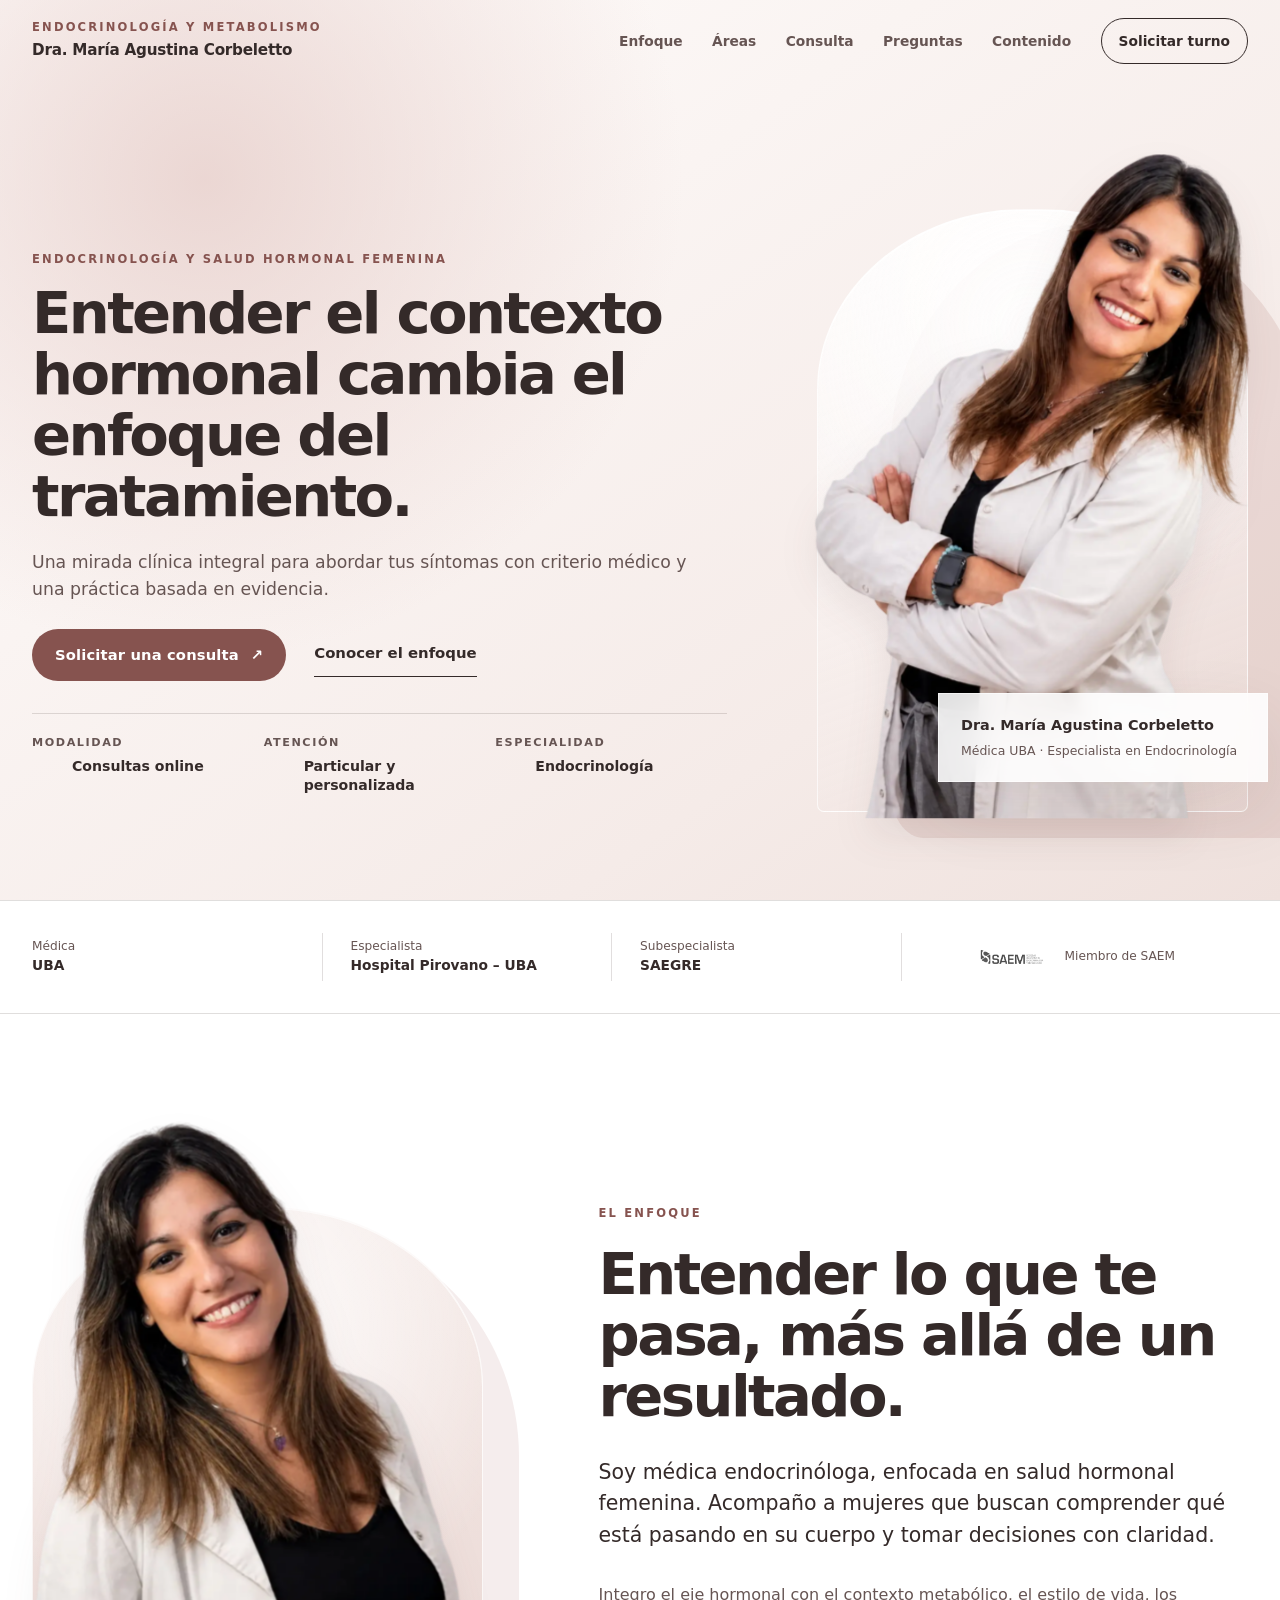
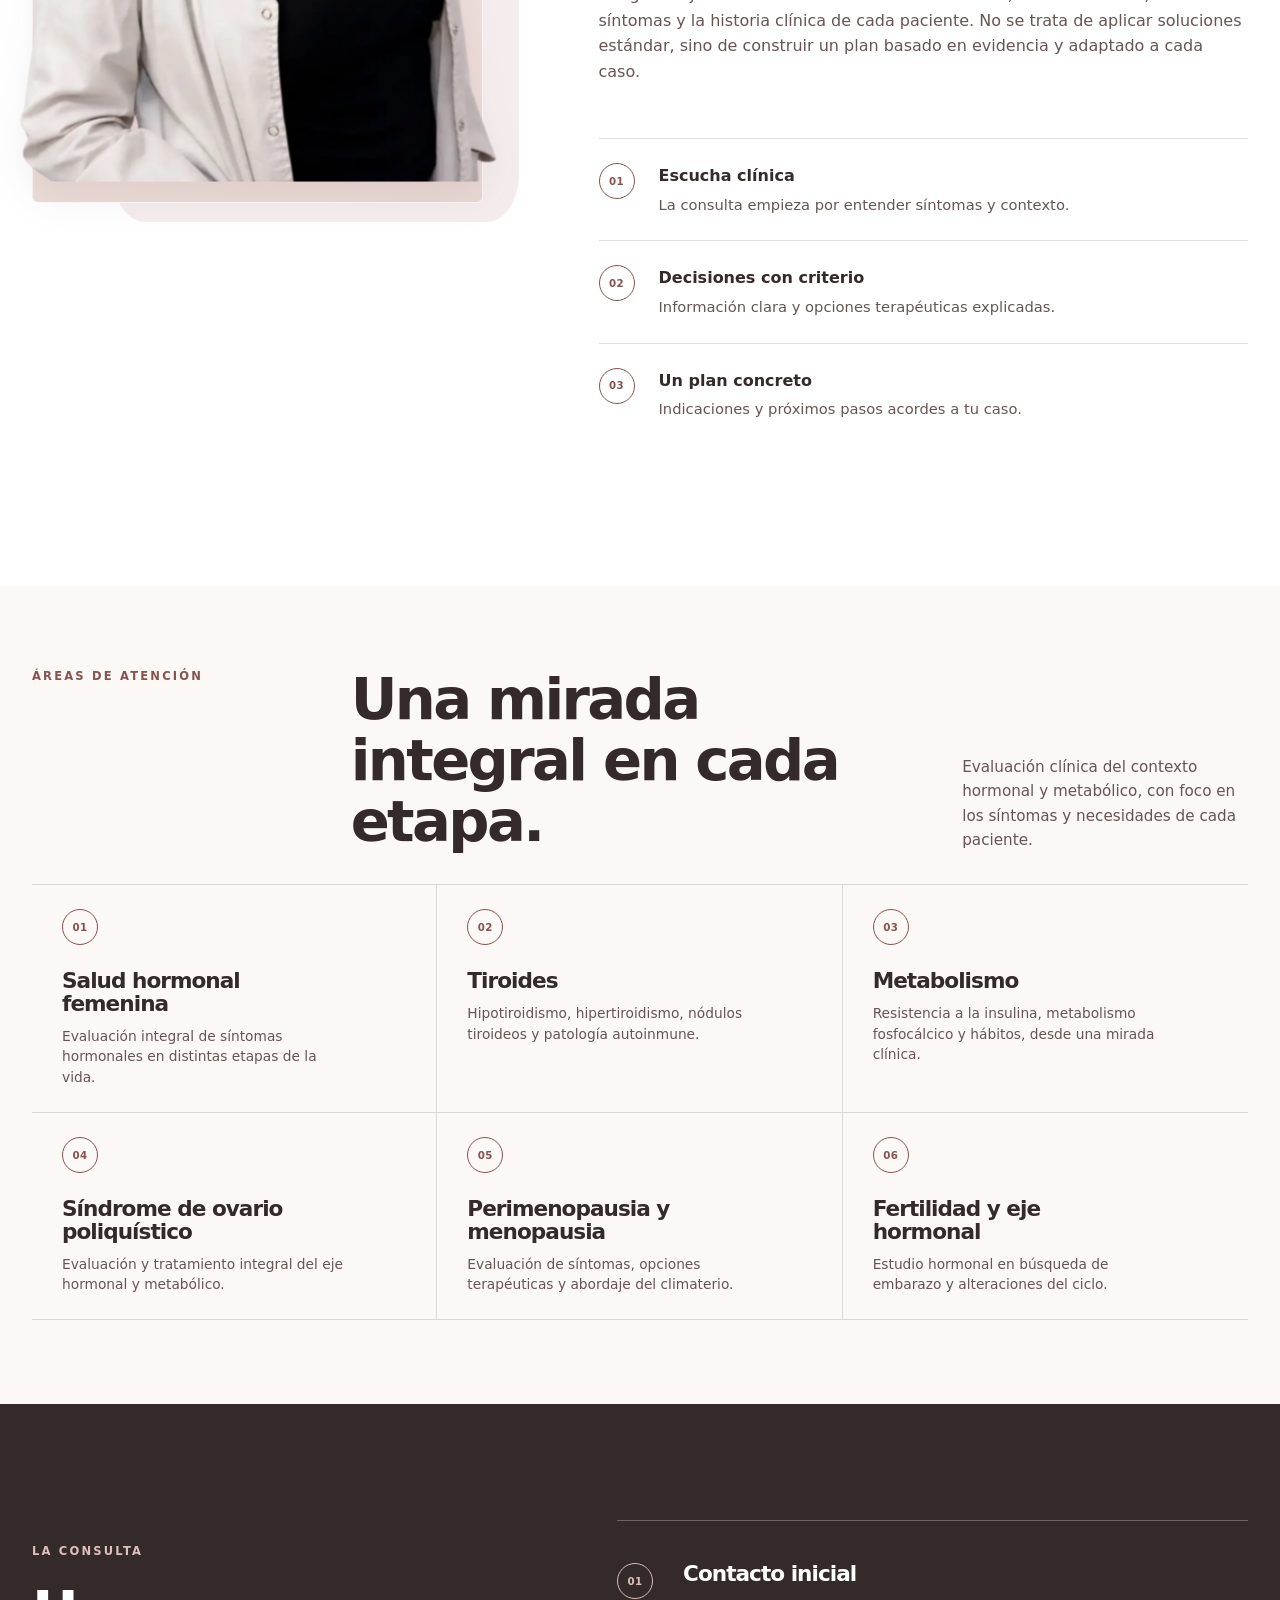
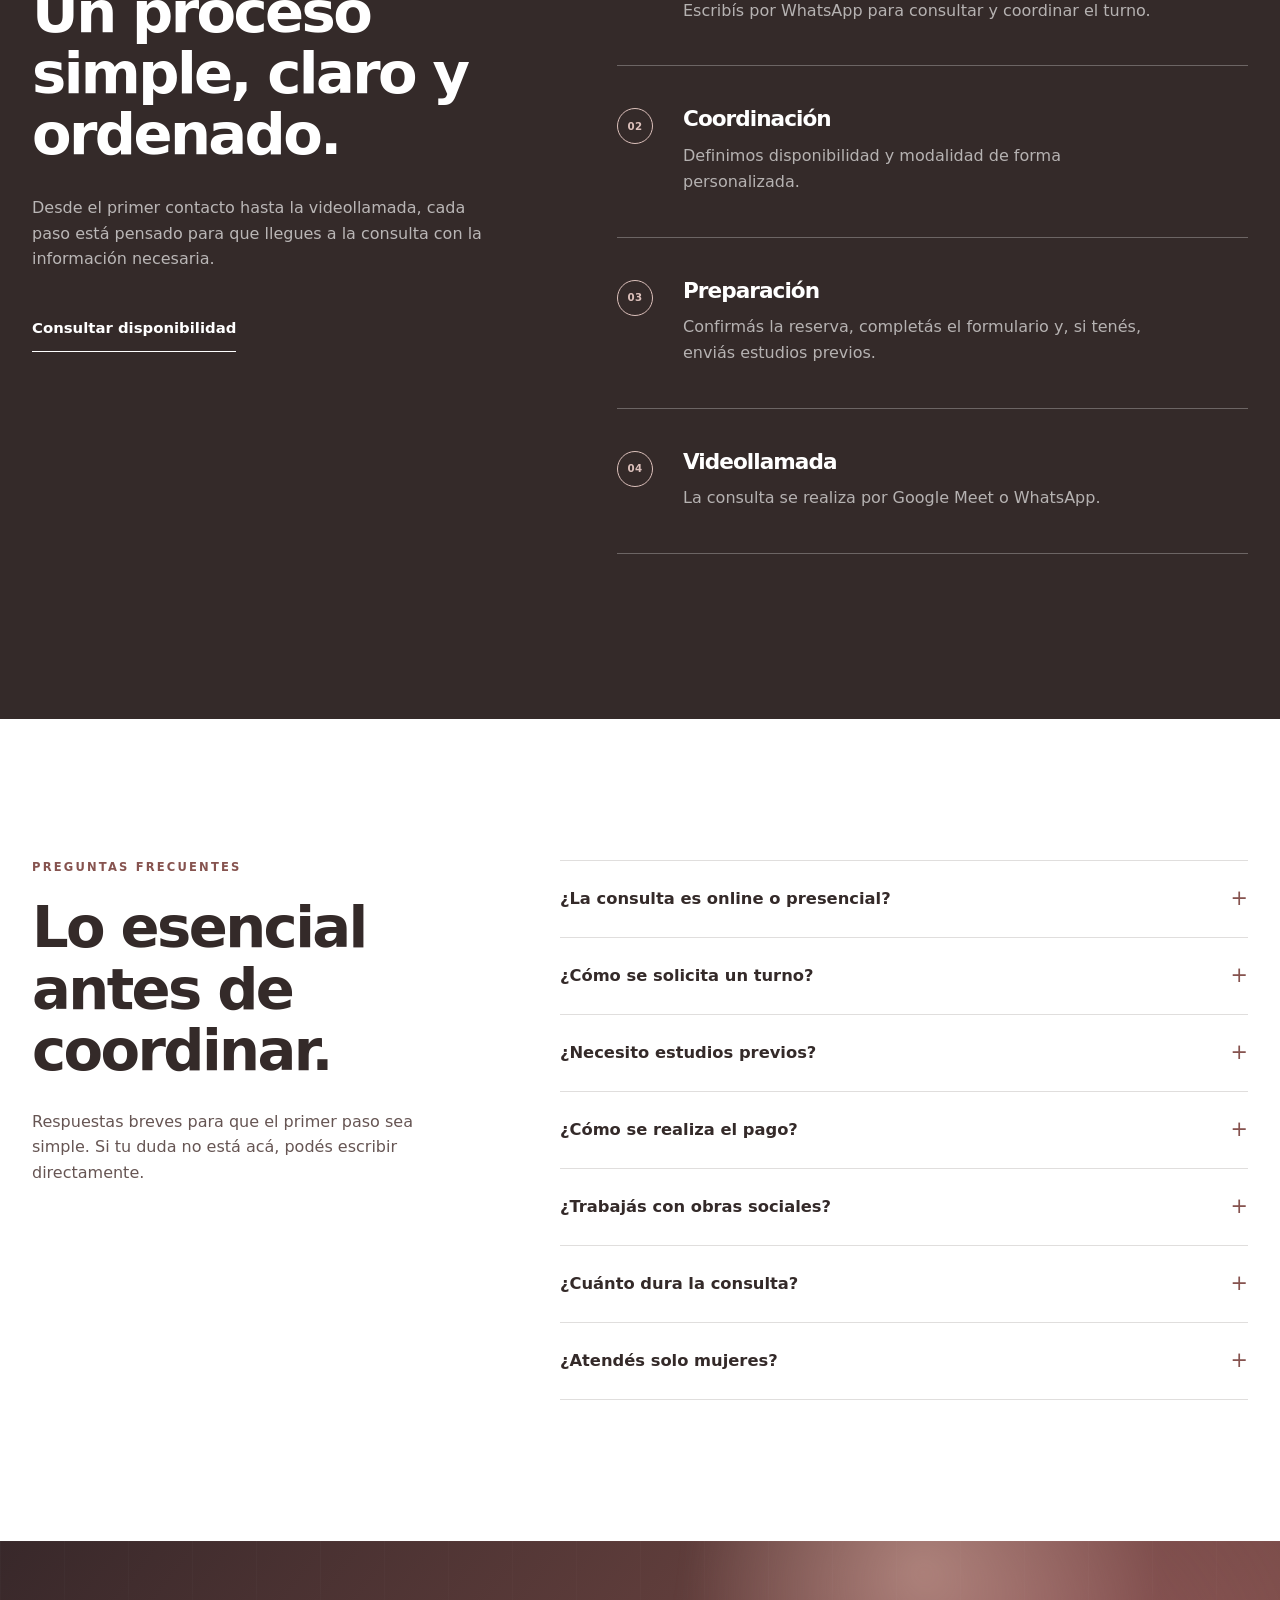
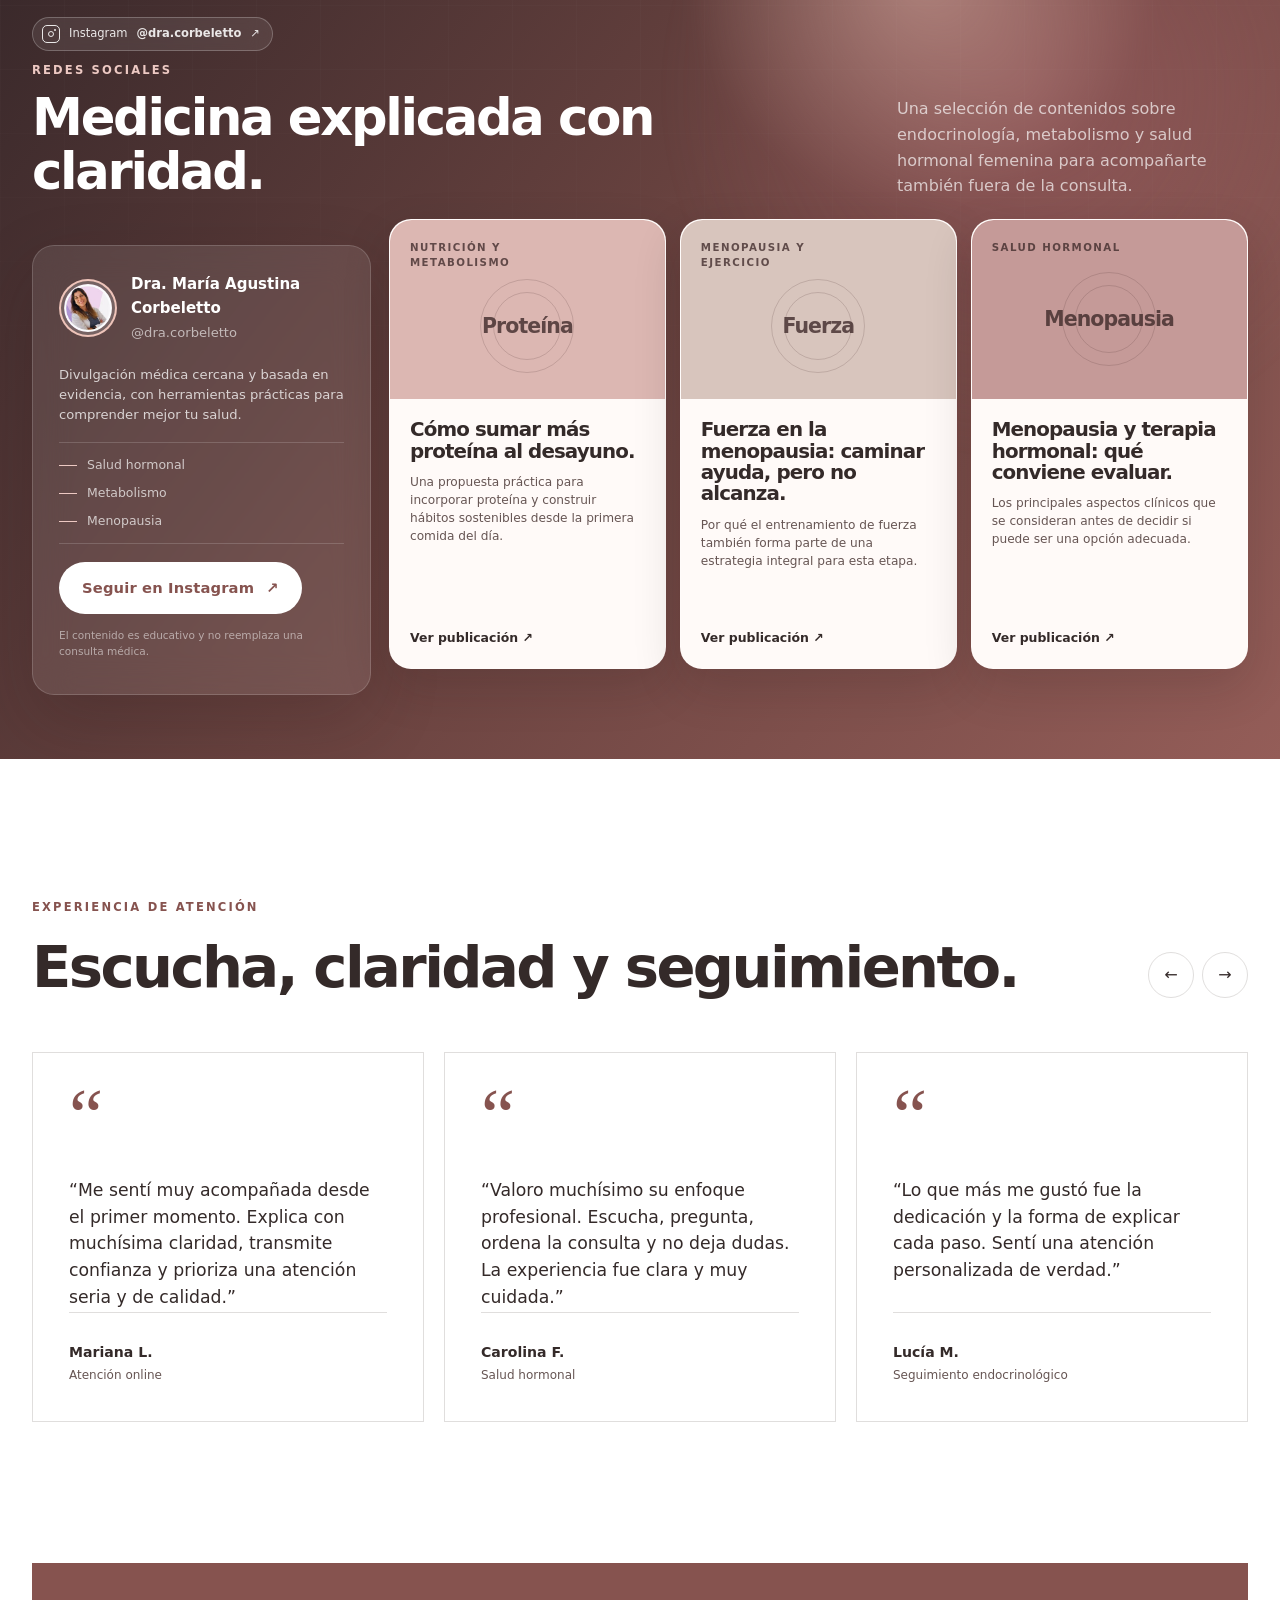
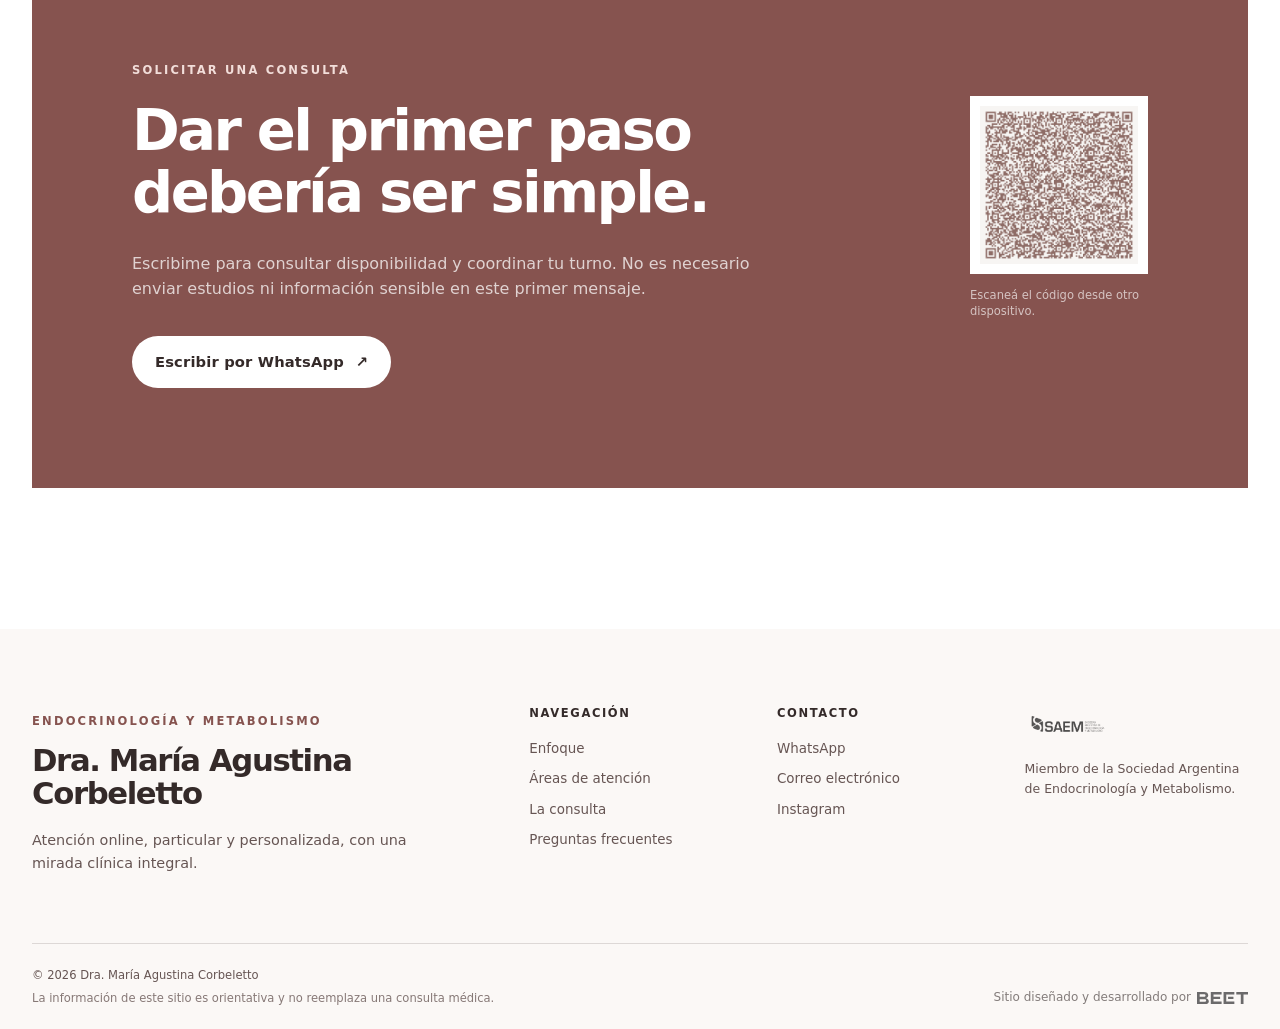
==== commit a4ef12ed: "v13" ====
--- a/index.html
+++ b/index.html
@@ -1,3666 +1,921 @@
 <!doctype html>
-<html lang="es">
+<html lang="es-AR">
   <head>
-    <meta charset="UTF-8" />
-    <meta name="viewport" content="width=device-width, initial-scale=1.0" />
+    <meta charset="utf-8" />
+    <meta name="viewport" content="width=device-width, initial-scale=1" />
     <meta
       name="description"
-      content="Dra. María Agustina Corbeletto. Endocrinología, metabolismo y salud hormonal femenina con una mirada clínica integral y consultas online."
-    />
-    <meta
-      name="keywords"
-      content="endocrinología, salud hormonal femenina, metabolismo, tiroides, menopausia, fertilidad, endocrinóloga, videoconsulta, consulta virtual, salud hormonal femenina, endocrinóloga online"
+      content="Consultas online de endocrinología en Argentina con la Dra. María Agustina Corbeletto. Salud hormonal femenina, tiroides, metabolismo, SOP, fertilidad y menopausia."
     />
     <meta name="author" content="Dra. María Agustina Corbeletto" />
     <meta name="robots" content="index, follow, max-image-preview:large" />
-    <meta name="theme-color" content="#b97f7a" />
+    <meta
+      name="googlebot"
+      content="index, follow, max-image-preview:large, max-snippet:-1, max-video-preview:-1"
+    />
+    <meta name="theme-color" content="#f7f1ef" />
     <meta name="format-detection" content="telephone=no" />
-    <meta property="og:locale" content="es_AR" />
-    <meta property="og:type" content="website" />
-    <meta
-      property="og:title"
-      content="Dra. María Agustina Corbeletto | Endocrinología y salud hormonal femenina"
-    />
-    <meta
-      property="og:description"
-      content="Una mirada clínica integral para abordar síntomas hormonales, metabolismo, tiroides, SOP, fertilidad y menopausia con criterio médico y basado en evidencia."
-    />
-    <meta property="og:site_name" content="Dra. María Agustina Corbeletto" />
-    <meta
-      property="og:image"
-      content="https://dracorbeletto.com.ar/img/OG%20IMAGE.png"
-    />
-    <meta property="twitter:card" content="summary_large_image" />
-    <meta
-      property="twitter:title"
-      content="Dra. María Agustina Corbeletto | Endocrinología y salud hormonal femenina"
-    />
-    <meta
-      property="twitter:description"
-      content="Una mirada clínica integral para abordar síntomas hormonales, metabolismo, tiroides, SOP, fertilidad y menopausia con criterio médico y basado en evidencia."
-    />
-    <meta
-      property="twitter:image"
-      content="https://dracorbeletto.com.ar/img/OG%20IMAGE.png"
-    />
-
-    <meta property="og:image:width" content="1200" />
-    <meta property="og:image:height" content="630" />
-    <meta property="og:image:alt" content="Dra. María Agustina Corbeletto, endocrinología y salud hormonal femenina" />
-    <meta name="twitter:image:alt" content="Dra. María Agustina Corbeletto, endocrinología y salud hormonal femenina" />
+
+    <title>
+      Endocrinóloga online en Argentina | Dra. María Agustina Corbeletto
+    </title>
 
     <link rel="canonical" href="https://dracorbeletto.com.ar/" />
-    <meta property="og:url" content="https://dracorbeletto.com.ar/" />
+    <link rel="alternate" hreflang="es-AR" href="https://dracorbeletto.com.ar/" />
+    <link rel="alternate" hreflang="x-default" href="https://dracorbeletto.com.ar/" />
+    <link
+      rel="preload"
+      as="image"
+      href="img/IMG2-cutout.webp"
+      type="image/webp"
+      fetchpriority="high"
+    />
+    <script>document.documentElement.classList.add("js");</script>
+    <link rel="stylesheet" href="styles.css?v=13.0.0" />
     <link
       rel="icon"
       type="image/svg+xml"
       href="data:image/svg+xml,%3Csvg xmlns='http://www.w3.org/2000/svg' viewBox='0 0 100 100'%3E%3Ctext y='.9em' font-size='90'%3E🦋%3C/text%3E%3C/svg%3E"
     />
-    <title>
-      Dra. María Agustina Corbeletto | Endocrinología y salud hormonal femenina
-    </title>
-    <style>
-      :root {
-        --bg: #fcf7f6;
-        --surface: rgba(255, 255, 255, 0.72);
-        --surface-strong: #ffffff;
-        --text: #453736;
-        --muted: #7f6a68;
-        --line: rgba(146, 108, 104, 0.16);
-        --primary: #b97f7a;
-        --primary-dark: #9b6763;
-        --accent: #ead6d2;
-        --accent-2: #f4e8e5;
-        --shadow: 0 20px 50px rgba(103, 73, 69, 0.12);
-        --radius-xl: 28px;
-        --radius-lg: 20px;
-        --radius-md: 16px;
-        --max: 1180px;
-      }
-
-      * {
-        box-sizing: border-box;
-      }
-      .footer-meta {
-        margin-top: 18px;
-        display: flex;
-        flex-direction: column;
-        gap: 6px;
-      }
-
-      .footer-legal,
-      .footer-credit {
-        margin: 0;
-        font-size: 0.84rem;
-        color: var(--muted);
-        line-height: 1.45;
-      }
-
-      .footer-credit strong {
-        color: var(--text);
-        font-weight: 600;
-      }
-
-      .footer-credit a {
-        text-decoration: none;
-      }
-
-      .footer-credit a:hover strong {
-        color: var(--primary-dark);
-      }
-      html {
-        scroll-behavior: smooth;
-      }
-
-      body {
-        margin: 0;
-        font-family:
-          Inter,
-          ui-sans-serif,
-          system-ui,
-          -apple-system,
-          BlinkMacSystemFont,
-          "Segoe UI",
-          sans-serif;
-        color: var(--text);
-        background:
-          radial-gradient(
-            circle at top left,
-            rgba(233, 210, 205, 0.55),
-            transparent 32%
-          ),
-          radial-gradient(
-            circle at right 10%,
-            rgba(244, 232, 229, 0.9),
-            transparent 28%
-          ),
-          linear-gradient(180deg, #fffdfc 0%, var(--bg) 100%);
-        line-height: 1.6;
-      }
-
-      img {
-        max-width: 100%;
-        display: block;
-      }
-
-      a {
-        color: inherit;
-        text-decoration: none;
-      }
-
-      .container {
-        width: min(calc(100% - 32px), var(--max));
-        margin: 0 auto;
-      }
-
-      .site-header {
-        position: sticky;
-        top: 0;
-        z-index: 1000;
-        backdrop-filter: blur(18px);
-        background: rgba(252, 247, 246, 0.72);
-        border-bottom: 1px solid rgba(146, 108, 104, 0.08);
-      }
-
-      .header-inner {
-        min-height: 76px;
-        display: flex;
-        align-items: center;
-        justify-content: space-between;
-        gap: 20px;
-      }
-
-      .brand {
-        display: flex;
-        flex-direction: column;
-        gap: 2px;
-      }
-
-      .brand-mark {
-        font-size: 0.76rem;
-        letter-spacing: 0.24em;
-        text-transform: uppercase;
-        color: var(--primary);
-        font-weight: 700;
-      }
-
-      .brand-name {
-        font-size: 1rem;
-        font-weight: 600;
-      }
-
-      .nav {
-        display: flex;
-        align-items: center;
-        gap: 24px;
-      }
-
-      .nav-links {
-        display: flex;
-        gap: 20px;
-        color: var(--muted);
-        font-size: 0.96rem;
-      }
-
-      .nav-links a:hover {
-        color: var(--text);
-      }
-
-      .btn {
-        display: inline-flex;
-        align-items: center;
-        justify-content: center;
-        gap: 10px;
-        min-height: 50px;
-        padding: 0 22px;
-        border-radius: 999px;
-        font-size: 0.96rem;
-        font-weight: 600;
-        transition:
-          transform 0.2s ease,
-          box-shadow 0.2s ease,
-          background 0.2s ease;
-        cursor: pointer;
-      }
-
-      .btn:hover {
-        transform: translateY(-1px);
-      }
-
-      .btn-primary {
-        color: #fff;
-        background: linear-gradient(
-          135deg,
-          var(--primary) 0%,
-          var(--primary-dark) 100%
-        );
-        box-shadow: 0 14px 30px rgba(155, 103, 99, 0.28);
-      }
-
-      .btn-secondary {
-        color: var(--text);
-        background: rgba(255, 255, 255, 0.84);
-        border: 1px solid var(--line);
-      }
-
-      .hero {
-        padding: 72px 0 38px;
-      }
-
-      .hero-grid {
-        display: grid;
-        grid-template-columns: 1.15fr 0.85fr;
-        align-items: center;
-        gap: 40px;
-      }
-
-      .eyebrow {
-        display: inline-flex;
-        align-items: center;
-        gap: 8px;
-        padding: 10px 14px;
-        background: rgba(255, 255, 255, 0.72);
-        border: 1px solid var(--line);
-        border-radius: 999px;
-        font-size: 0.82rem;
-        color: var(--primary-dark);
-        font-weight: 700;
-        letter-spacing: 0.08em;
-        text-transform: uppercase;
-      }
-
-      .hero h1 {
-        margin: 18px 0 16px;
-        font-size: clamp(2.5rem, 5vw, 4.8rem);
-        line-height: 0.97;
-        letter-spacing: -0.04em;
-      }
-
-      .hero p {
-        margin: 0;
-        max-width: 620px;
-        color: var(--muted);
-        font-size: 1.08rem;
-      }
-
-      .hero-actions {
-        display: flex;
-        gap: 14px;
-        flex-wrap: wrap;
-        margin-top: 28px;
-      }
-
-      .hero-points {
-        display: flex;
-        flex-wrap: wrap;
-        gap: 12px;
-        margin-top: 26px;
-      }
-
-      .pill {
-        padding: 10px 14px;
-        border-radius: 999px;
-        background: rgba(255, 255, 255, 0.72);
-        border: 1px solid var(--line);
-        color: var(--text);
-        font-size: 0.92rem;
-      }
-
-      .hero-card {
-        position: relative;
-        border-radius: 34px;
-        padding: 22px;
-        background: linear-gradient(
-          180deg,
-          rgba(255, 255, 255, 0.84),
-          rgba(255, 255, 255, 0.68)
-        );
-        border: 1px solid rgba(255, 255, 255, 0.8);
-        box-shadow: var(--shadow);
-      }
-
-      .portrait {
-        aspect-ratio: 4 / 5;
-        border-radius: 28px;
-        overflow: hidden;
-        position: relative;
-      }
-
-      .portrait img {
-        width: 100%;
-        height: 100%;
-        object-fit: cover;
-      }
-
-      .floating-card {
-        position: absolute;
-        background: rgba(255, 255, 255, 0.92);
-        border: 1px solid rgba(146, 108, 104, 0.12);
-        backdrop-filter: blur(12px);
-        box-shadow: 0 12px 30px rgba(104, 72, 69, 0.12);
-        border-radius: 18px;
-        padding: 14px 16px;
-      }
-
-      .floating-card.top {
-        left: -18px;
-        top: 42px;
-      }
-
-      .floating-card.bottom {
-        right: -14px;
-        bottom: 26px;
-      }
-
-      .floating-card strong {
-        display: block;
-        font-size: 0.94rem;
-        margin-bottom: 4px;
-      }
-
-      .floating-card small {
-        color: var(--muted);
-      }
-
-      section {
-        padding: 34px 0;
-      }
-
-      .section-head {
-        max-width: 720px;
-        margin-bottom: 28px;
-      }
-
-      .section-kicker {
-        font-size: 0.78rem;
-        font-weight: 700;
-        color: var(--primary-dark);
-        text-transform: uppercase;
-        letter-spacing: 0.2em;
-        margin-bottom: 12px;
-      }
-
-      .section-head h2 {
-        margin: 0 0 12px;
-        font-size: clamp(1.85rem, 3vw, 3rem);
-        line-height: 1.05;
-        letter-spacing: -0.03em;
-      }
-
-      .section-head p {
-        margin: 0;
-        color: var(--muted);
-        font-size: 1rem;
-      }
-
-      .about-grid {
-        display: grid;
-        grid-template-columns: 1fr 1.15fr;
-        gap: 24px;
-      }
-
-      .glass-card,
-      .feature-card,
-      .step,
-      .faq-item,
-      .cta-box,
-      .metric,
-      .contact-card {
-        background: var(--surface);
-        border: 1px solid rgba(255, 255, 255, 0.8);
-        backdrop-filter: blur(12px);
-        box-shadow: var(--shadow);
-      }
-
-      .glass-card {
-        border-radius: var(--radius-xl);
-        padding: 28px;
-      }
-
-      .about-image {
-        min-height: 420px;
-        border-radius: 24px;
-        overflow: hidden;
-        border: 1px solid rgba(255, 255, 255, 0.8);
-        box-shadow: var(--shadow);
-      }
-
-      .about-image img {
-        width: 100%;
-        height: 100%;
-        min-height: 420px;
-        object-fit: cover;
-      }
-
-      .metric-row {
-        display: grid;
-        grid-template-columns: repeat(1, 1fr);
-        gap: 14px;
-        margin-top: 22px;
-      }
-
-      .metric {
-        border-radius: 18px;
-        padding: 18px;
-      }
-
-      .metric strong {
-        display: block;
-        font-size: 1.1rem;
-        margin-bottom: 6px;
-      }
-
-      .metric span {
-        color: var(--muted);
-        font-size: 0.92rem;
-      }
-
-      .features-grid {
-        display: grid;
-        grid-template-columns: repeat(3, 1fr);
-        gap: 20px;
-      }
-
-      .feature-card {
-        border-radius: 24px;
-        padding: 24px;
-      }
-
-      .feature-icon {
-        width: 50px;
-        height: 50px;
-        border-radius: 16px;
-        background: linear-gradient(
-          135deg,
-          var(--accent) 0%,
-          var(--accent-2) 100%
-        );
-        display: grid;
-        place-items: center;
-        font-weight: 800;
-        color: var(--primary-dark);
-        margin-bottom: 18px;
-      }
-
-      .feature-card h3 {
-        margin: 0 0 10px;
-        font-size: 1.08rem;
-      }
-
-      .feature-card p {
-        margin: 0;
-        color: var(--muted);
-        font-size: 0.96rem;
-      }
-
-      .steps-grid {
-        display: grid;
-        grid-template-columns: repeat(4, 1fr);
-        gap: 18px;
-      }
-
-      .step {
-        border-radius: 24px;
-        padding: 24px;
-        position: relative;
-      }
-
-      .step-number {
-        display: inline-flex;
-        align-items: center;
-        justify-content: center;
-        width: 42px;
-        height: 42px;
-        border-radius: 999px;
-        background: linear-gradient(
-          135deg,
-          var(--primary) 0%,
-          var(--primary-dark) 100%
-        );
-        color: white;
-        font-weight: 700;
-        margin-bottom: 18px;
-      }
-
-      .step h3 {
-        margin: 0 0 10px;
-        font-size: 1.04rem;
-      }
-
-      .step p {
-        margin: 0;
-        color: var(--muted);
-        font-size: 0.95rem;
-      }
-
-      .faq-layout {
-        display: grid;
-        grid-template-columns: 0.9fr 1.1fr;
-        gap: 20px;
-        align-items: start;
-      }
-
-      .faq-side {
-        padding: 30px;
-        border-radius: 28px;
-        background: linear-gradient(135deg, #efe0dc 0%, #fbf8f7 100%);
-        border: 1px solid rgba(146, 108, 104, 0.12);
-      }
-
-      .faq-side p {
-        color: var(--muted);
-        margin-bottom: 22px;
-      }
-
-      .faq-list {
-        display: grid;
-        gap: 14px;
-      }
-
-      .faq-item {
-        border-radius: 20px;
-        overflow: hidden;
-      }
-
-      .faq-question {
-        width: 100%;
-        border: 0;
-        background: transparent;
-        text-align: left;
-        padding: 20px 22px;
-        font-size: 1rem;
-        font-weight: 600;
-        color: var(--text);
-        display: flex;
-        align-items: center;
-        justify-content: space-between;
-        cursor: pointer;
-      }
-
-      .faq-question span:last-child {
-        color: var(--primary-dark);
-        font-size: 1.25rem;
-      }
-
-      .faq-answer {
-        max-height: 0;
-        overflow: hidden;
-        transition: max-height 0.28s ease;
-      }
-
-      .faq-answer p {
-        margin: 0;
-        padding: 0 22px 20px;
-        color: var(--muted);
-      }
-
-      .cta-box {
-        border-radius: 32px;
-        padding: 34px;
-        display: flex;
-        align-items: center;
-        justify-content: space-between;
-        gap: 28px;
-        background: linear-gradient(
-          135deg,
-          rgba(255, 255, 255, 0.76) 0%,
-          rgba(244, 232, 229, 0.82) 100%
-        );
-      }
-
-      .cta-box h2 {
-        margin: 0 0 10px;
-        font-size: clamp(1.8rem, 3vw, 3rem);
-        line-height: 1.04;
-        letter-spacing: -0.03em;
-      }
-
-      .cta-box p {
-        margin: 0;
-        color: var(--muted);
-        max-width: 620px;
-      }
-
-      .social-shell {
-        display: grid;
-        grid-template-columns: 0.92fr 1.08fr;
-        gap: 24px;
-        align-items: start;
-      }
-
-      .social-profile,
-      .social-post {
-        background: var(--surface);
-        border: 1px solid rgba(255, 255, 255, 0.8);
-        backdrop-filter: blur(12px);
-        box-shadow: var(--shadow);
-      }
-
-      .social-profile {
-        border-radius: 28px;
-        padding: 28px;
-        position: sticky;
-        top: 110px;
-      }
-
-      .social-badge {
-        display: inline-flex;
-        align-items: center;
-        gap: 10px;
-        padding: 10px 14px;
-        border-radius: 999px;
-        background: rgba(255, 255, 255, 0.8);
-        border: 1px solid var(--line);
-        font-size: 0.9rem;
-        color: var(--primary-dark);
-        font-weight: 700;
-        margin-bottom: 18px;
-      }
-
-      .social-profile-head {
-        display: flex;
-        align-items: center;
-        gap: 14px;
-        margin-bottom: 14px;
-      }
-
-      .social-profile-avatar {
-        width: 72px;
-        height: 72px;
-        border-radius: 50%;
-        overflow: hidden;
-        flex-shrink: 0;
-        border: 3px solid rgba(255, 255, 255, 0.9);
-        box-shadow: 0 10px 24px rgba(103, 73, 69, 0.14);
-      }
-
-      .social-profile-avatar img {
-        width: 100%;
-        height: 100%;
-        object-fit: cover;
-      }
-
-      .social-profile-title {
-        min-width: 0;
-      }
-
-      .social-profile-title h3 {
-        margin: 0 0 6px;
-        font-size: 1.8rem;
-        line-height: 1.05;
-      }
-
-      .social-profile-title .social-badge {
-        margin-bottom: 0;
-      }
-
-      .social-profile p {
-        margin: 0 0 18px;
-        color: var(--muted);
-      }
-
-      .social-actions {
-        display: flex;
-        flex-wrap: wrap;
-        gap: 12px;
-        margin: 20px 0 22px;
-      }
-
-      .social-mini-stats {
-        display: grid;
-        grid-template-columns: repeat(3, 1fr);
-        gap: 12px;
-      }
-
-      .social-stat {
-        padding: 14px;
-        border-radius: 18px;
-        background: rgba(255, 255, 255, 0.8);
-        border: 1px solid var(--line);
-      }
-
-      .social-stat strong {
-        display: block;
-        font-size: 1.05rem;
-        margin-bottom: 4px;
-      }
-
-      .social-stat span {
-        color: var(--muted);
-        font-size: 0.86rem;
-      }
-
-      .social-platforms {
-        display: flex;
-        flex-wrap: wrap;
-        gap: 10px;
-        margin-top: 20px;
-      }
-
-      .social-chip {
-        display: inline-flex;
-        align-items: center;
-        gap: 8px;
-        padding: 10px 14px;
-        border-radius: 999px;
-        background: rgba(255, 255, 255, 0.8);
-        border: 1px solid var(--line);
-        color: var(--text);
-        font-size: 0.92rem;
-      }
-
-      .social-grid {
-        display: grid;
-        grid-template-columns: repeat(3, 1fr);
-        gap: 18px;
-      }
-
-      .social-post {
-        border-radius: 24px;
-        overflow: hidden;
-      }
-
-      .social-post-cover {
-        aspect-ratio: 6 / 5;
-        background: linear-gradient(
-          180deg,
-          rgba(233, 214, 210, 0.35) 0%,
-          rgba(185, 127, 122, 0.16) 100%
-        );
-        padding: 20px;
-        display: flex;
-        flex-direction: column;
-        justify-content: space-between;
-      }
-
-      .social-post-tag {
-        align-self: flex-start;
-        font-size: 0.76rem;
-        font-weight: 700;
-        letter-spacing: 0.08em;
-        text-transform: uppercase;
-        padding: 8px 10px;
-        border-radius: 999px;
-        background: rgba(255, 255, 255, 0.82);
-        border: 1px solid var(--line);
-        color: var(--primary-dark);
-      }
-
-      .social-post-visual {
-        display: flex;
-        justify-content: center;
-        align-items: center;
-        font-size: 3rem;
-        color: var(--primary-dark);
-        opacity: 0.8;
-      }
-
-      .social-post-body {
-        padding: 20px;
-      }
-
-      .social-post-body h3 {
-        margin: 0 0 10px;
-        font-size: 1.05rem;
-        line-height: 1.3;
-      }
-
-      .social-post-body p {
-        margin: 0 0 14px;
-        color: var(--muted);
-        font-size: 0.93rem;
-      }
-
-      .social-handle {
-        display: flex;
-        flex-direction: column;
-        gap: 4px;
-      }
-
-      .social-handle strong {
-        font-size: 1.08rem;
-      }
-
-      .social-handle span {
-        color: var(--muted);
-        font-size: 0.95rem;
-      }
-
-      .social-post-meta {
-        display: flex;
-        justify-content: space-between;
-        gap: 10px;
-        align-items: center;
-        color: var(--muted);
-        font-size: 0.86rem;
-      }
-
-      .site-footer {
-        padding: 34px 0 42px;
-      }
-
-      .footer-grid {
-        display: grid;
-        grid-template-columns: 1.2fr 0.8fr;
-        gap: 20px;
-      }
-
-      .contact-card {
-        border-radius: 28px;
-        padding: 26px;
-      }
-
-      .footer-links {
-        display: flex;
-        flex-wrap: wrap;
-        gap: 14px;
-        margin-top: 18px;
-        color: var(--muted);
-      }
-
-      .footer-note {
-        margin-top: 18px;
-        font-size: 0.9rem;
-        color: var(--muted);
-      }
-
-      .mobile-menu-btn {
-        display: none;
-        border: 0;
-        background: rgba(255, 255, 255, 0.84);
-        width: 46px;
-        height: 46px;
-        border-radius: 14px;
-        box-shadow: 0 10px 22px rgba(103, 73, 69, 0.08);
-        cursor: pointer;
-      }
-
-      @media (max-width: 1080px) {
-        .hero-grid,
-        .about-grid,
-        .faq-layout,
-        .footer-grid,
-        .cta-box,
-        .social-shell {
-          grid-template-columns: 1fr;
-        }
-
-        .social-grid {
-          grid-template-columns: repeat(3, 1fr);
-        }
-
-        .social-profile {
-          position: static;
-          top: auto;
-        }
-
-        .features-grid {
-          grid-template-columns: repeat(2, 1fr);
-        }
-
-        .steps-grid {
-          grid-template-columns: repeat(2, 1fr);
-        }
-
-        .hero-card {
-          max-width: 560px;
-          margin: 0 auto;
-        }
-      }
-
-      @media (max-width: 920px) {
-        .testimonial-card {
-          flex: 0 0 calc((100% - 18px) / 2);
-        }
-      }
-
-      @media (max-width: 760px) {
-        .nav-links,
-        .desktop-cta {
-          display: none;
-        }
-
-        .mobile-menu-btn {
-          display: inline-grid;
-          place-items: center;
-        }
-
-        .nav.is-open .nav-links {
-          display: grid;
-          position: absolute;
-          left: 16px;
-          right: 16px;
-          top: 84px;
-          gap: 0;
-          background: rgba(255, 255, 255, 0.95);
-          border: 1px solid rgba(146, 108, 104, 0.12);
-          border-radius: 20px;
-          overflow: hidden;
-          box-shadow: var(--shadow);
-        }
-
-        .nav.is-open .nav-links a {
-          padding: 16px 18px;
-          border-bottom: 1px solid rgba(146, 108, 104, 0.08);
-        }
-
-        .nav.is-open .nav-links a:last-child {
-          border-bottom: 0;
-        }
-
-        .hero {
-          padding-top: 40px;
-        }
-
-        .hero h1 {
-          font-size: clamp(2.2rem, 12vw, 3.4rem);
-        }
-
-        .hero .eyebrow {
-          margin-bottom: 6px;
-        }
-
-        .hero-actions {
-          flex-direction: column;
-        }
-
-        .btn {
-          width: 100%;
-        }
-
-        .features-grid,
-        .steps-grid,
-        .metric-row,
-        .social-mini-stats,
-        .social-grid {
-          grid-template-columns: 1fr;
-        }
-
-        .testimonial-card {
-          flex: 0 0 100%;
-          width: 100%;
-        }
-
-        .testimonial-track {
-          display: flex;
-          flex-wrap: nowrap;
-          gap: 18px;
-          width: max-content;
-          will-change: transform;
-          transform: translate3d(0, 0, 0);
-        }
-
-        .testimonial-viewport {
-          border-radius: 24px;
-        }
-
-        .testimonial-card {
-          padding: 22px 18px;
-        }
-
-        .testimonial-card p {
-          font-size: 0.94rem;
-        }
-
-        .testimonial-stars {
-          letter-spacing: 0.12em;
-        }
-
-        .floating-card.top {
-          left: 10px;
-          top: 10px;
-        }
-
-        .floating-card.bottom {
-          right: 10px;
-          bottom: 10px;
-        }
-      }
-
-      .social-profile {
-        display: flex;
-        flex-direction: column;
-        justify-content: flex-start;
-      }
-
-      .social-profile-head {
-        align-items: center;
-      }
-
-      .social-handle {
-        min-width: 0;
-      }
-
-      .social-handle strong {
-        display: block;
-        font-size: 1.08rem;
-        line-height: 1.2;
-      }
-
-      .social-handle span {
-        display: block;
-        color: var(--muted);
-        font-size: 0.95rem;
-      }
-
-      .social-mini-stats .social-stat {
-        min-height: 96px;
-        display: flex;
-        flex-direction: column;
-        justify-content: center;
-      }
-
-      .social-mini-stats .social-stat strong[data-count] {
-        font-size: 1.3rem;
-        line-height: 1;
-        letter-spacing: -0.03em;
-      }
-
-      .wa-icon {
-        width: 18px;
-        height: 18px;
-        flex-shrink: 0;
-        display: inline-block;
-      }
-
-      .btn-primary .wa-icon {
-        color: #ffffff;
-      }
-
-      .btn-secondary .wa-icon {
-        color: var(--primary-dark);
-      }
-
-      .testimonial-section {
-        overflow: hidden;
-      }
-
-      .testimonial-slider {
-        position: relative;
-      }
-
-      .testimonial-viewport {
-        overflow: hidden;
-        border-radius: 28px;
-        mask-image: linear-gradient(
-          to right,
-          transparent 0,
-          black 6%,
-          black 94%,
-          transparent 100%
-        );
-        -webkit-mask-image: linear-gradient(
-          to right,
-          transparent 0,
-          black 6%,
-          black 94%,
-          transparent 100%
-        );
-      }
-
-      .testimonial-track {
-        display: flex;
-        gap: 18px;
-        width: max-content;
-        will-change: transform;
-        animation: testimonial-marquee 42s linear infinite;
-      }
-
-      .testimonial-card {
-        flex: 0 0 360px;
-        width: 360px;
-        min-width: 360px;
-        border-radius: 24px;
-        padding: 24px;
-        background: var(--surface);
-        border: 1px solid rgba(255, 255, 255, 0.8);
-        backdrop-filter: blur(12px);
-        box-shadow: var(--shadow);
-      }
-
-      .testimonial-stars {
-        color: var(--primary-dark);
-        letter-spacing: 0.18em;
-        margin-bottom: 14px;
-        font-size: 1rem;
-      }
-
-      .testimonial-card p {
-        margin: 0 0 18px;
-        color: var(--muted);
-        font-size: 0.96rem;
-      }
-
-      .testimonial-author {
-        display: flex;
-        flex-direction: column;
-        gap: 2px;
-      }
-
-      .testimonial-author strong {
-        font-size: 0.98rem;
-      }
-
-      .testimonial-author span {
-        color: var(--muted);
-        font-size: 0.88rem;
-      }
-
-      .testimonial-dots {
-        display: none !important;
-      }
-
-      @media (max-width: 920px) {
-        .testimonial-card {
-          flex: 0 0 320px;
-          width: 320px;
-          min-width: 320px;
-        }
-      }
-
-      @media (max-width: 760px) {
-        .testimonial-viewport {
-          border-radius: 24px;
-          mask-image: none;
-          -webkit-mask-image: none;
-        }
-
-        .testimonial-track {
-          gap: 14px;
-        }
-
-        .testimonial-card {
-          flex: 0 0 86vw;
-          width: 86vw;
-          min-width: 86vw;
-          padding: 20px 18px;
-        }
-
-        .testimonial-card p {
-          font-size: 0.94rem;
-        }
-
-        .testimonial-stars {
-          letter-spacing: 0.12em;
-        }
-      }
-
-      /* === Premium refinement layer === */
-      body::before {
-        content: "";
-        position: fixed;
-        inset: 0;
-        pointer-events: none;
-        background:
-          radial-gradient(
-            circle at 14% 10%,
-            rgba(185, 127, 122, 0.08),
-            transparent 18%
-          ),
-          radial-gradient(
-            circle at 86% 18%,
-            rgba(234, 214, 210, 0.2),
-            transparent 20%
-          ),
-          radial-gradient(
-            circle at 50% 100%,
-            rgba(244, 232, 229, 0.24),
-            transparent 24%
-          );
-        z-index: -1;
-      }
-
-      .site-header {
-        transition:
-          background 0.32s ease,
-          border-color 0.32s ease,
-          box-shadow 0.32s ease;
-      }
-
-      .site-header.is-scrolled {
-        background: rgba(252, 247, 246, 0.88);
-        border-bottom-color: rgba(146, 108, 104, 0.14);
-        box-shadow: 0 12px 30px rgba(103, 73, 69, 0.08);
-      }
-
-      .hero {
-        position: relative;
-        overflow: clip;
-      }
-
-      .hero::before,
-      .hero::after {
-        content: "";
-        position: absolute;
-        border-radius: 999px;
-        pointer-events: none;
-        opacity: 0.58;
-        filter: blur(12px);
-        animation: ambientFloat 11s ease-in-out infinite;
-      }
-
-      .hero::before {
-        width: 260px;
-        height: 260px;
-        top: 36px;
-        right: -90px;
-        background: radial-gradient(
-          circle,
-          rgba(234, 214, 210, 0.52) 0%,
-          rgba(234, 214, 210, 0.06) 62%,
-          transparent 76%
-        );
-      }
-
-      .hero::after {
-        width: 180px;
-        height: 180px;
-        left: -36px;
-        bottom: 8px;
-        animation-delay: -4s;
-        background: radial-gradient(
-          circle,
-          rgba(185, 127, 122, 0.12) 0%,
-          rgba(185, 127, 122, 0.04) 62%,
-          transparent 76%
-        );
-      }
-
-      @keyframes ambientFloat {
-        0%,
-        100% {
-          transform: translate3d(0, 0, 0);
-        }
-        50% {
-          transform: translate3d(8px, -12px, 0);
-        }
-      }
-
-      .section-head {
-        position: relative;
-      }
-
-      .section-head::after {
-        content: "";
-        display: block;
-        width: 64px;
-        height: 2px;
-        margin-top: 18px;
-        border-radius: 999px;
-        background: linear-gradient(
-          90deg,
-          rgba(185, 127, 122, 0.84),
-          rgba(185, 127, 122, 0.12)
-        );
-      }
-
-      .hero-card,
-      .about-image,
-      .glass-card,
-      .feature-card,
-      .step,
-      .faq-item,
-      .social-profile,
-      .social-post,
-      .testimonial-card,
-      .contact-card {
-        transition:
-          transform 0.34s ease,
-          box-shadow 0.34s ease,
-          border-color 0.34s ease,
-          background 0.34s ease;
-      }
-
-      .feature-card:hover,
-      .step:hover,
-      .faq-item:hover,
-      .social-post:hover,
-      .testimonial-card:hover,
-      .contact-card:hover {
-        transform: translateY(-4px);
-        box-shadow: 0 24px 54px rgba(103, 73, 69, 0.16);
-        border-color: rgba(185, 127, 122, 0.22);
-      }
-
-      .hero-card:hover,
-      .about-image:hover,
-      .glass-card:hover,
-      .social-profile:hover {
-        box-shadow: 0 26px 58px rgba(103, 73, 69, 0.15);
-        border-color: rgba(185, 127, 122, 0.18);
-      }
-
-      .btn {
-        position: relative;
-        overflow: hidden;
-        transition:
-          transform 0.25s ease,
-          box-shadow 0.25s ease,
-          border-color 0.25s ease,
-          background 0.25s ease;
-      }
-
-      .btn::after {
-        content: "";
-        position: absolute;
-        inset: 0;
-        background: linear-gradient(
-          120deg,
-          transparent 0%,
-          rgba(255, 255, 255, 0.08) 42%,
-          transparent 72%
-        );
-        transform: translateX(-120%);
-        transition: transform 0.58s ease;
-      }
-
-      .btn:hover::after {
-        transform: translateX(120%);
-      }
-
-      .btn-primary:hover {
-        box-shadow: 0 18px 38px rgba(155, 103, 99, 0.34);
-      }
-
-      .btn-secondary:hover {
-        border-color: rgba(185, 127, 122, 0.24);
-        box-shadow: 0 14px 26px rgba(103, 73, 69, 0.1);
-      }
-
-      .pill,
-      .social-chip,
-      .eyebrow,
-      .social-post-tag {
-        transition:
-          transform 0.25s ease,
-          border-color 0.25s ease,
-          background 0.25s ease;
-      }
-
-      .pill:hover,
-      .social-chip:hover {
-        transform: translateY(-2px);
-        background: rgba(255, 255, 255, 0.88);
-        border-color: rgba(185, 127, 122, 0.24);
-      }
-
-      .js-ready .reveal-up {
-        opacity: 0;
-        transform: translateY(22px);
-        transition:
-          opacity 0.72s ease,
-          transform 0.72s ease;
-        will-change: opacity, transform;
-      }
-
-      .js-ready .reveal-up.is-visible {
-        opacity: 1;
-        transform: translateY(0);
-      }
-
-      .js-ready .delay-1 {
-        transition-delay: 0.08s;
-      }
-      .js-ready .delay-2 {
-        transition-delay: 0.16s;
-      }
-      .js-ready .delay-3 {
-        transition-delay: 0.24s;
-      }
-      .js-ready .delay-4 {
-        transition-delay: 0.32s;
-      }
-
-      @media (prefers-reduced-motion: reduce) {
-        .hero::before,
-        .hero::after {
-          animation: none !important;
-        }
-
-        .js-ready .reveal-up,
-        .js-ready .reveal-up.is-visible {
-          opacity: 1 !important;
-          transform: none !important;
-          transition: none !important;
-        }
-      }
-
-      /* === QR WhatsApp === */
-      .qr-card {
-        display: grid;
-        grid-template-columns: 132px 1fr;
-        gap: 18px;
-        align-items: center;
-        padding: 18px;
-        border-radius: 24px;
-        border: 1px solid rgba(255, 255, 255, 0.8);
-        background: rgba(255, 255, 255, 0.78);
-        backdrop-filter: blur(12px);
-        box-shadow: var(--shadow);
-        margin-top: 18px;
-      }
-
-      .qr-card img {
-        width: 132px;
-        height: 132px;
-        object-fit: contain;
-        border-radius: 18px;
-        background: #fff;
-        padding: 8px;
-        border: 1px solid var(--line);
-      }
-
-      .qr-copy h3 {
-        margin: 0 0 8px;
-      }
-
-      .qr-copy p {
-        margin: 0 0 12px;
-        color: var(--muted);
-      }
-
-      .qr-note {
-        font-size: 0.9rem;
-        color: var(--muted);
-      }
-
-      @media (max-width: 760px) {
-        .qr-card {
-          grid-template-columns: 1fr;
-          text-align: center;
-        }
-
-        .qr-card img {
-          margin: 0 auto;
-        }
-      }
-
-      /* === QR compacto en contacto === */
-      .contact-cta-side {
-        display: flex;
-        flex-direction: column;
-        align-items: flex-end;
-        gap: 14px;
-      }
-
-      .contact-qr-inline {
-        width: 118px;
-        height: 118px;
-        object-fit: contain;
-        border-radius: 16px;
-        background: #fff;
-        padding: 6px;
-        border: 1px solid var(--line);
-        box-shadow: 0 10px 24px rgba(103, 73, 69, 0.1);
-        flex-shrink: 0;
-      }
-
-      .contact-qr-meta {
-        display: flex;
-        flex-direction: column;
-        gap: 4px;
-        min-width: 0;
-      }
-
-      .contact-qr-meta small {
-        color: var(--muted);
-        font-size: 0.84rem;
-        line-height: 1.35;
-        max-width: 260px;
-      }
-
-      @media (max-width: 1080px) {
-        .contact-cta-side {
-          justify-content: flex-start;
-        }
-      }
-
-      @media (max-width: 760px) {
-        .contact-cta-side {
-          width: 100%;
-          flex-direction: column;
-          align-items: stretch;
-          gap: 12px;
-        }
-
-        .contact-qr-inline {
-          width: 170px;
-          height: 170px;
-          margin: 0 auto;
-        }
-
-        .contact-qr-meta {
-          text-align: center;
-          align-items: center;
-        }
-
-        .contact-qr-meta small {
-          max-width: 100%;
-        }
-      }
-
-      /* === FAQ + Footer contact polish === */
-      .faq-layout {
-        align-items: stretch;
-      }
-
-      .faq-side {
-        min-height: 100%;
-        display: flex;
-        flex-direction: column;
-        justify-content: center;
-      }
-
-      .faq-side .btn {
-        width: fit-content;
-      }
-
-      .contact-links {
-        display: grid;
-        gap: 12px;
-        margin-top: 8px;
-      }
-
-      .contact-link {
-        display: flex;
-        align-items: center;
-        gap: 12px;
-        padding: 12px 14px;
-        border-radius: 18px;
-        background: rgba(255, 255, 255, 0.8);
-        border: 1px solid var(--line);
-        transition:
-          transform 0.25s ease,
-          box-shadow 0.25s ease,
-          border-color 0.25s ease,
-          background 0.25s ease;
-      }
-
-      .contact-link:hover {
-        transform: translateY(-2px);
-        border-color: rgba(185, 127, 122, 0.24);
-        box-shadow: 0 14px 26px rgba(103, 73, 69, 0.1);
-        background: rgba(255, 255, 255, 0.88);
-      }
-
-      .contact-link-icon {
-        width: 38px;
-        height: 38px;
-        min-width: 38px;
-        border-radius: 999px;
-        display: inline-flex;
-        align-items: center;
-        justify-content: center;
-        background: linear-gradient(
-          135deg,
-          rgba(234, 214, 210, 0.8) 0%,
-          rgba(244, 232, 229, 0.95) 100%
-        );
-        color: var(--primary-dark);
-        border: 1px solid rgba(185, 127, 122, 0.14);
-      }
-
-      .contact-link-icon svg {
-        width: 18px;
-        height: 18px;
-        display: block;
-      }
-
-      .contact-link-copy {
-        display: flex;
-        flex-direction: column;
-        gap: 2px;
-        min-width: 0;
-      }
-
-      .contact-link-copy strong {
-        font-size: 0.96rem;
-        line-height: 1.2;
-      }
-
-      .contact-link-copy span {
-        color: var(--muted);
-        font-size: 0.88rem;
-        line-height: 1.35;
-        overflow-wrap: anywhere;
-      }
-
-
-      .footer-affiliation {
-        margin-top: 18px;
-        display: flex;
-        align-items: center;
-        gap: 12px;
-        padding-top: 14px;
-        border-top: 1px solid rgba(146, 108, 104, 0.12);
-      }
-
-      .footer-affiliation img {
-        width: 72px;
-        height: auto;
-        object-fit: contain;
-        flex-shrink: 0;
-      }
-
-      .footer-affiliation span {
-        font-size: 0.88rem;
-        line-height: 1.4;
-        color: var(--muted);
-      }
-
-      @media (max-width: 760px) {
-        .footer-affiliation {
-          align-items: flex-start;
-        }
-
-        .footer-affiliation img {
-          width: 64px;
-        }
-      }
-
-      @media (max-width: 760px) {
-        .faq-side .btn {
-          width: 100%;
-        }
-      }
-    </style>
-
-    <style id="testimonial-js-marquee-style">
-      .testimonial-section .testimonial-viewport {
-        overflow: hidden;
-        border-radius: 28px;
-        mask-image: linear-gradient(
-          to right,
-          transparent 0,
-          black 6%,
-          black 94%,
-          transparent 100%
-        );
-        -webkit-mask-image: linear-gradient(
-          to right,
-          transparent 0,
-          black 6%,
-          black 94%,
-          transparent 100%
-        );
-      }
-
-      .testimonial-section .testimonial-track {
-        display: flex;
-        flex-wrap: nowrap;
-        align-items: stretch;
-        gap: 18px;
-        width: max-content;
-        will-change: transform;
-        transform: translate3d(0, 0, 0);
-      }
-
-      .testimonial-section .testimonial-card {
-        flex: 0 0 360px;
-        width: 360px;
-        min-width: 360px;
-        max-width: 360px;
-      }
-
-      @media (max-width: 920px) {
-        .testimonial-section .testimonial-card {
-          flex: 0 0 320px;
-          width: 320px;
-          min-width: 320px;
-          max-width: 320px;
-        }
-      }
-
-      @media (max-width: 760px) {
-        .testimonial-section .testimonial-viewport {
-          border-radius: 24px;
-          mask-image: none;
-          -webkit-mask-image: none;
-        }
-
-        .testimonial-section .testimonial-track {
-          gap: 14px;
-        }
-
-        .testimonial-section .testimonial-card {
-          flex: 0 0 86vw;
-          width: 86vw;
-          min-width: 86vw;
-          max-width: 86vw;
-        }
-      }
-
-      /* === Premium refinement layer === */
-      body::before {
-        content: "";
-        position: fixed;
-        inset: 0;
-        pointer-events: none;
-        background:
-          radial-gradient(
-            circle at 14% 10%,
-            rgba(185, 127, 122, 0.08),
-            transparent 18%
-          ),
-          radial-gradient(
-            circle at 86% 18%,
-            rgba(234, 214, 210, 0.2),
-            transparent 20%
-          ),
-          radial-gradient(
-            circle at 50% 100%,
-            rgba(244, 232, 229, 0.24),
-            transparent 24%
-          );
-        z-index: -1;
-      }
-
-      .site-header {
-        transition:
-          background 0.32s ease,
-          border-color 0.32s ease,
-          box-shadow 0.32s ease;
-      }
-
-      .site-header.is-scrolled {
-        background: rgba(252, 247, 246, 0.88);
-        border-bottom-color: rgba(146, 108, 104, 0.14);
-        box-shadow: 0 12px 30px rgba(103, 73, 69, 0.08);
-      }
-
-      .hero {
-        position: relative;
-        overflow: clip;
-      }
-
-      .hero::before,
-      .hero::after {
-        content: "";
-        position: absolute;
-        border-radius: 999px;
-        pointer-events: none;
-        opacity: 0.58;
-        filter: blur(12px);
-        animation: ambientFloat 11s ease-in-out infinite;
-      }
-
-      .hero::before {
-        width: 260px;
-        height: 260px;
-        top: 36px;
-        right: -90px;
-        background: radial-gradient(
-          circle,
-          rgba(234, 214, 210, 0.52) 0%,
-          rgba(234, 214, 210, 0.06) 62%,
-          transparent 76%
-        );
-      }
-
-      .hero::after {
-        width: 180px;
-        height: 180px;
-        left: -36px;
-        bottom: 8px;
-        animation-delay: -4s;
-        background: radial-gradient(
-          circle,
-          rgba(185, 127, 122, 0.12) 0%,
-          rgba(185, 127, 122, 0.04) 62%,
-          transparent 76%
-        );
-      }
-
-      @keyframes ambientFloat {
-        0%,
-        100% {
-          transform: translate3d(0, 0, 0);
-        }
-        50% {
-          transform: translate3d(8px, -12px, 0);
-        }
-      }
-
-      .section-head {
-        position: relative;
-      }
-
-      .section-head::after {
-        content: "";
-        display: block;
-        width: 64px;
-        height: 2px;
-        margin-top: 18px;
-        border-radius: 999px;
-        background: linear-gradient(
-          90deg,
-          rgba(185, 127, 122, 0.84),
-          rgba(185, 127, 122, 0.12)
-        );
-      }
-
-      .hero-card,
-      .about-image,
-      .glass-card,
-      .feature-card,
-      .step,
-      .faq-item,
-      .social-profile,
-      .social-post,
-      .testimonial-card,
-      .contact-card {
-        transition:
-          transform 0.34s ease,
-          box-shadow 0.34s ease,
-          border-color 0.34s ease,
-          background 0.34s ease;
-      }
-
-      .feature-card:hover,
-      .step:hover,
-      .faq-item:hover,
-      .social-post:hover,
-      .testimonial-card:hover,
-      .contact-card:hover {
-        transform: translateY(-4px);
-        box-shadow: 0 24px 54px rgba(103, 73, 69, 0.16);
-        border-color: rgba(185, 127, 122, 0.22);
-      }
-
-      .hero-card:hover,
-      .about-image:hover,
-      .glass-card:hover,
-      .social-profile:hover {
-        box-shadow: 0 26px 58px rgba(103, 73, 69, 0.15);
-        border-color: rgba(185, 127, 122, 0.18);
-      }
-
-      .btn {
-        position: relative;
-        overflow: hidden;
-        transition:
-          transform 0.25s ease,
-          box-shadow 0.25s ease,
-          border-color 0.25s ease,
-          background 0.25s ease;
-      }
-
-      .btn::after {
-        content: "";
-        position: absolute;
-        inset: 0;
-        background: linear-gradient(
-          120deg,
-          transparent 0%,
-          rgba(255, 255, 255, 0.08) 42%,
-          transparent 72%
-        );
-        transform: translateX(-120%);
-        transition: transform 0.58s ease;
-      }
-
-      .btn:hover::after {
-        transform: translateX(120%);
-      }
-
-      .btn-primary:hover {
-        box-shadow: 0 18px 38px rgba(155, 103, 99, 0.34);
-      }
-
-      .btn-secondary:hover {
-        border-color: rgba(185, 127, 122, 0.24);
-        box-shadow: 0 14px 26px rgba(103, 73, 69, 0.1);
-      }
-
-      .pill,
-      .social-chip,
-      .eyebrow,
-      .social-post-tag {
-        transition:
-          transform 0.25s ease,
-          border-color 0.25s ease,
-          background 0.25s ease;
-      }
-
-      .pill:hover,
-      .social-chip:hover {
-        transform: translateY(-2px);
-        background: rgba(255, 255, 255, 0.88);
-        border-color: rgba(185, 127, 122, 0.24);
-      }
-
-      .js-ready .reveal-up {
-        opacity: 0;
-        transform: translateY(22px);
-        transition:
-          opacity 0.72s ease,
-          transform 0.72s ease;
-        will-change: opacity, transform;
-      }
-
-      .js-ready .reveal-up.is-visible {
-        opacity: 1;
-        transform: translateY(0);
-      }
-
-      .js-ready .delay-1 {
-        transition-delay: 0.08s;
-      }
-      .js-ready .delay-2 {
-        transition-delay: 0.16s;
-      }
-      .js-ready .delay-3 {
-        transition-delay: 0.24s;
-      }
-      .js-ready .delay-4 {
-        transition-delay: 0.32s;
-      }
-
-      @media (prefers-reduced-motion: reduce) {
-        .hero::before,
-        .hero::after {
-          animation: none !important;
-        }
-
-        .js-ready .reveal-up,
-        .js-ready .reveal-up.is-visible {
-          opacity: 1 !important;
-          transform: none !important;
-          transition: none !important;
-        }
-      }
-
-      /* === QR WhatsApp === */
-      .qr-card {
-        display: grid;
-        grid-template-columns: 132px 1fr;
-        gap: 18px;
-        align-items: center;
-        padding: 18px;
-        border-radius: 24px;
-        border: 1px solid rgba(255, 255, 255, 0.8);
-        background: rgba(255, 255, 255, 0.78);
-        backdrop-filter: blur(12px);
-        box-shadow: var(--shadow);
-        margin-top: 18px;
-      }
-
-      .qr-card img {
-        width: 132px;
-        height: 132px;
-        object-fit: contain;
-        border-radius: 18px;
-        background: #fff;
-        padding: 8px;
-        border: 1px solid var(--line);
-      }
-
-      .qr-copy h3 {
-        margin: 0 0 8px;
-      }
-
-      .qr-copy p {
-        margin: 0 0 12px;
-        color: var(--muted);
-      }
-
-      .qr-note {
-        font-size: 0.9rem;
-        color: var(--muted);
-      }
-
-      @media (max-width: 760px) {
-        .qr-card {
-          grid-template-columns: 1fr;
-          text-align: center;
-        }
-
-        .qr-card img {
-          margin: 0 auto;
-        }
-      }
-
-      /* === QR compacto en contacto === */
-      .contact-cta-side {
-        display: flex;
-        align-items: center;
-        gap: 16px;
-        flex-wrap: wrap;
-        justify-content: flex-end;
-      }
-
-      .contact-qr-inline {
-        width: 170px;
-        height: 170px;
-        object-fit: contain;
-        border-radius: 16px;
-        background: #fff;
-        padding: 6px;
-        border: 1px solid var(--line);
-        box-shadow: 0 10px 24px rgba(103, 73, 69, 0.1);
-        flex-shrink: 0;
-      }
-
-      .contact-qr-meta {
-        display: flex;
-        flex-direction: column;
-        gap: 4px;
-        min-width: 0;
-      }
-
-      .contact-qr-meta small {
-        color: var(--muted);
-        font-size: 0.84rem;
-        line-height: 1.35;
-        max-width: 260px;
-      }
-
-      @media (max-width: 1080px) {
-        .contact-cta-side {
-          justify-content: flex-start;
-        }
-      }
-
-      @media (max-width: 760px) {
-        .contact-cta-side {
-          width: 100%;
-          flex-direction: column;
-          align-items: stretch;
-          gap: 12px;
-        }
-
-        .contact-qr-inline {
-          width: 118px;
-          height: 118px;
-          margin: 0 auto;
-        }
-
-        .contact-qr-meta {
-          text-align: center;
-          align-items: center;
-        }
-
-        .contact-qr-meta small {
-          max-width: 100%;
-        }
-      }
-    </style>
-
-    <meta property="twitter:url" content="https://dracorbeletto.com.ar/" />
-    <meta name="referrer" content="strict-origin-when-cross-origin" />
+
+    <meta property="og:locale" content="es_AR" />
+    <meta property="og:type" content="website" />
+    <meta property="og:url" content="https://dracorbeletto.com.ar/" />
+    <meta property="og:site_name" content="Dra. María Agustina Corbeletto" />
+    <meta
+      property="og:title"
+      content="Endocrinóloga online en Argentina | Dra. María Agustina Corbeletto"
+    />
+    <meta
+      property="og:description"
+      content="Consultas online de endocrinología con una mirada clínica integral sobre salud hormonal femenina, tiroides y metabolismo."
+    />
+    <meta
+      property="og:image"
+      content="https://dracorbeletto.com.ar/img/og-image.jpg"
+    />
+    <meta property="og:image:width" content="1200" />
+    <meta property="og:image:height" content="630" />
+    <meta property="og:image:type" content="image/jpeg" />
+    <meta
+      property="og:image:alt"
+      content="Dra. María Agustina Corbeletto, endocrinología y salud hormonal femenina"
+    />
+    <meta name="twitter:card" content="summary_large_image" />
+    <meta
+      name="twitter:title"
+      content="Endocrinóloga online en Argentina | Dra. María Agustina Corbeletto"
+    />
+    <meta
+      name="twitter:description"
+      content="Consultas online de endocrinología con una mirada clínica integral sobre salud hormonal femenina, tiroides y metabolismo."
+    />
+    <meta
+      name="twitter:image"
+      content="https://dracorbeletto.com.ar/img/og-image.jpg"
+    />
+
     <script type="application/ld+json">
       {
         "@context": "https://schema.org",
-        "@type": "Physician",
-        "name": "Dra. María Agustina Corbeletto",
-        "url": "https://dracorbeletto.com.ar/",
-        "image": "https://dracorbeletto.com.ar/img/IMG2.png",
-        "description": "Endocrinología, metabolismo y salud hormonal femenina con una mirada clínica integral y consultas virtuales.",
-        "medicalSpecialty": ["Endocrinology"],
-        "email": "dra.macorbeletto@gmail.com",
-        "telephone": "+54 9 11 2780 0004",
-        "availableLanguage": ["es", "es-AR"],
-        "areaServed": "AR",
-        "sameAs": ["https://www.instagram.com/dra.corbeletto/"],
-        "address": {
-          "@type": "PostalAddress",
-          "addressCountry": "AR"
-        },
-        "potentialAction": {
-          "@type": "CommunicateAction",
-          "target": "https://wa.me/5491127800004",
-          "name": "Solicitar consulta por WhatsApp"
-        }
+        "@graph": [
+          {
+            "@type": "Physician",
+            "@id": "https://dracorbeletto.com.ar/#physician",
+            "name": "Dra. María Agustina Corbeletto",
+            "url": "https://dracorbeletto.com.ar/",
+            "image": "https://dracorbeletto.com.ar/img/IMG2-cutout.png",
+            "email": "mailto:dra.macorbeletto@gmail.com",
+            "telephone": "+54 9 11 2780-0004",
+            "medicalSpecialty": "Endocrinology",
+            "description": "Médica especialista en endocrinología, metabolismo y salud hormonal femenina. Atención online.",
+            "knowsAbout": [
+              "Endocrinología",
+              "Salud hormonal femenina",
+              "Tiroides",
+              "Metabolismo",
+              "Síndrome de ovario poliquístico",
+              "Perimenopausia y menopausia",
+              "Fertilidad y eje hormonal"
+            ],
+            "areaServed": {
+              "@type": "Country",
+              "name": "Argentina"
+            },
+            "sameAs": [
+              "https://www.instagram.com/dra.corbeletto/"
+            ],
+            "memberOf": {
+              "@type": "Organization",
+              "name": "Sociedad Argentina de Endocrinología y Metabolismo"
+            }
+          },
+          {
+            "@type": "WebSite",
+            "@id": "https://dracorbeletto.com.ar/#website",
+            "url": "https://dracorbeletto.com.ar/",
+            "name": "Dra. María Agustina Corbeletto",
+            "inLanguage": "es-AR",
+            "publisher": {
+              "@id": "https://dracorbeletto.com.ar/#physician"
+            }
+          },
+          {
+            "@type": "WebPage",
+            "@id": "https://dracorbeletto.com.ar/#webpage",
+            "url": "https://dracorbeletto.com.ar/",
+            "name": "Endocrinóloga online en Argentina | Dra. María Agustina Corbeletto",
+            "description": "Consultas online de endocrinología en Argentina con foco en salud hormonal femenina, tiroides y metabolismo.",
+            "inLanguage": "es-AR",
+            "isPartOf": {
+              "@id": "https://dracorbeletto.com.ar/#website"
+            },
+            "about": {
+              "@id": "https://dracorbeletto.com.ar/#physician"
+            },
+            "primaryImageOfPage": {
+              "@type": "ImageObject",
+              "url": "https://dracorbeletto.com.ar/img/og-image.jpg",
+              "width": 1200,
+              "height": 630
+            }
+          },
+          {
+            "@type": "FAQPage",
+            "@id": "https://dracorbeletto.com.ar/#faq",
+            "url": "https://dracorbeletto.com.ar/#preguntas",
+            "inLanguage": "es-AR",
+            "mainEntity": [
+              {
+                "@type": "Question",
+                "name": "¿La consulta es online o presencial?",
+                "acceptedAnswer": {
+                  "@type": "Answer",
+                  "text": "La consulta es online."
+                }
+              },
+              {
+                "@type": "Question",
+                "name": "¿Cómo se solicita un turno?",
+                "acceptedAnswer": {
+                  "@type": "Answer",
+                  "text": "A través de WhatsApp. Los turnos se coordinan de manera personalizada."
+                }
+              },
+              {
+                "@type": "Question",
+                "name": "¿Necesito estudios previos?",
+                "acceptedAnswer": {
+                  "@type": "Answer",
+                  "text": "No es obligatorio. Si tenés estudios, podés enviarlos antes de la consulta."
+                }
+              },
+              {
+                "@type": "Question",
+                "name": "¿Cómo se realiza el pago?",
+                "acceptedAnswer": {
+                  "@type": "Answer",
+                  "text": "Por transferencia bancaria previa al turno."
+                }
+              },
+              {
+                "@type": "Question",
+                "name": "¿Trabajás con obras sociales?",
+                "acceptedAnswer": {
+                  "@type": "Answer",
+                  "text": "La atención es de forma particular."
+                }
+              },
+              {
+                "@type": "Question",
+                "name": "¿Cuánto dura la consulta?",
+                "acceptedAnswer": {
+                  "@type": "Answer",
+                  "text": "Aproximadamente 20 a 30 minutos."
+                }
+              },
+              {
+                "@type": "Question",
+                "name": "¿Atendés solo mujeres?",
+                "acceptedAnswer": {
+                  "@type": "Answer",
+                  "text": "Principalmente mujeres, aunque también atiendo patología endocrinológica general."
+                }
+              }
+            ]
+          }
+        ]
       }
     </script>
-
-    <style id="final-polish-layer">
-      /* Final polish */
-      body {
-        text-rendering: optimizeLegibility;
-        -webkit-font-smoothing: antialiased;
-        -moz-osx-font-smoothing: grayscale;
-      }
-      .site-header {
-        transition:
-          background 0.28s ease,
-          border-color 0.28s ease,
-          box-shadow 0.28s ease;
-      }
-      .site-header.is-scrolled {
-        background: rgba(252, 247, 246, 0.9);
-        box-shadow: 0 12px 30px rgba(103, 73, 69, 0.08);
-      }
-
-      .section-head p,
-      .feature-card p,
-      .step p,
-      .faq-answer p,
-      .social-post-body p,
-      .social-profile p,
-      .cta-box p,
-      .footer-note,
-      .contact-link-copy span,
-      .metric span {
-        max-width: 68ch;
-      }
-
-      .hero-card,
-      .about-image,
-      .glass-card,
-      .feature-card,
-      .step,
-      .faq-item,
-      .social-profile,
-      .social-post,
-      .testimonial-card,
-      .contact-card,
-      .contact-link,
-      .metric {
-        backface-visibility: hidden;
-        transform: translateZ(0);
-      }
-
-      .feature-card:hover,
-      .step:hover,
-      .faq-item:hover,
-      .social-post:hover,
-      .testimonial-card:hover,
-      .contact-card:hover,
-      .contact-link:hover,
-      .metric:hover {
-        transform: translateY(-4px);
-      }
-
-      img[loading="lazy"] {
-        content-visibility: auto;
-      }
-
-      .js-ready [data-reveal] {
-        opacity: 0 !important;
-        transform: translateY(28px) !important;
-        transition:
-          opacity 0.8s cubic-bezier(0.2, 0.7, 0.2, 1),
-          transform 0.8s cubic-bezier(0.2, 0.7, 0.2, 1) !important;
-        will-change: opacity, transform;
-      }
-      .js-ready [data-reveal].is-visible {
-        opacity: 1 !important;
-        transform: translateY(0) !important;
-      }
-      .js-ready [data-reveal="1"] {
-        transition-delay: 0.04s !important;
-      }
-      .js-ready [data-reveal="2"] {
-        transition-delay: 0.1s !important;
-      }
-      .js-ready [data-reveal="3"] {
-        transition-delay: 0.16s !important;
-      }
-      .js-ready [data-reveal="4"] {
-        transition-delay: 0.22s !important;
-      }
-
-      @media (prefers-reduced-motion: reduce) {
-        .js-ready [data-reveal],
-        .js-ready [data-reveal].is-visible {
-          opacity: 1 !important;
-          transform: none !important;
-          transition: none !important;
-        }
-      }
-    </style>
-
-    <style id="consulta-mobile-fix">
-      @media (max-width: 760px) {
-        #contacto .cta-box {
-          padding: 26px 20px;
-          border-radius: 26px;
-          gap: 18px;
-        }
-
-        #contacto .cta-box h2 {
-          font-size: clamp(1.65rem, 8vw, 2.2rem);
-          line-height: 1.08;
-        }
-
-        #contacto .cta-box p {
-          font-size: 0.96rem;
-        }
-
-        #contacto .contact-cta-side {
-          align-items: stretch;
-        }
-
-        #contacto .contact-qr-inline {
-          display: none !important;
-        }
-
-        #contacto .contact-qr-meta {
-          width: 100%;
-          text-align: left;
-          align-items: stretch;
-        }
-
-        #contacto .contact-qr-meta .btn {
-          width: 100%;
-        }
-
-        #contacto .contact-qr-meta small {
-          text-align: center;
-          font-size: 0.82rem;
-        }
-      }
-    </style>
-
-    <style id="final-reveal-system">
-      .scroll-reveal {
-        opacity: 0 !important;
-        transform: translate3d(0, 24px, 0) !important;
-        transition:
-          opacity 0.75s cubic-bezier(0.22, 0.61, 0.36, 1),
-          transform 0.75s cubic-bezier(0.22, 0.61, 0.36, 1) !important;
-        will-change: opacity, transform;
-      }
-
-      .scroll-reveal.is-inview {
-        opacity: 1 !important;
-        transform: translate3d(0, 0, 0) !important;
-      }
-
-      .scroll-delay-1 {
-        transition-delay: 0.04s !important;
-      }
-      .scroll-delay-2 {
-        transition-delay: 0.1s !important;
-      }
-      .scroll-delay-3 {
-        transition-delay: 0.16s !important;
-      }
-      .scroll-delay-4 {
-        transition-delay: 0.22s !important;
-      }
-
-      @media (prefers-reduced-motion: reduce) {
-        .scroll-reveal,
-        .scroll-reveal.is-inview {
-          opacity: 1 !important;
-          transform: none !important;
-          transition: none !important;
-        }
-      }
-
-      @media (max-width: 760px) {
-        #contacto .contact-qr-inline {
-          display: none !important;
-        }
-
-        #contacto .contact-qr-meta {
-          width: 100%;
-          align-items: stretch !important;
-          text-align: left !important;
-        }
-
-        #contacto .contact-qr-meta small {
-          text-align: center !important;
-        }
-      }
-    </style>
-
-    <style id="mobile-eyebrow-fix">
-      @media (max-width: 760px) {
-        .eyebrow {
-          display: inline-flex;
-          width: auto;
-          max-width: 100%;
-          padding: 8px 12px;
-          font-size: 0.72rem;
-          line-height: 1.22;
-          letter-spacing: 0.05em;
-          text-wrap: balance;
-          white-space: normal;
-          border-radius: 24px;
-        }
-
-        .hero-grid > div:first-child {
-          min-width: 0;
-        }
-      }
-    </style>
-  
-    <style id="desktop-mobile-reveal-fix">
-      html.has-scroll-reveal .reveal-target {
-        opacity: 0 !important;
-        transform: translate3d(0, 28px, 0) !important;
-        filter: blur(3px);
-        transition:
-          opacity .82s cubic-bezier(.22,.61,.36,1),
-          transform .82s cubic-bezier(.22,.61,.36,1),
-          filter .82s cubic-bezier(.22,.61,.36,1) !important;
-        will-change: opacity, transform, filter;
-      }
-
-      html.has-scroll-reveal .reveal-target.revealed {
-        opacity: 1 !important;
-        transform: translate3d(0, 0, 0) !important;
-        filter: blur(0);
-      }
-
-      @media (prefers-reduced-motion: reduce) {
-        html.has-scroll-reveal .reveal-target,
-        html.has-scroll-reveal .reveal-target.revealed {
-          opacity: 1 !important;
-          transform: none !important;
-          filter: none !important;
-          transition: none !important;
-        }
-      }
-    </style>
-
   </head>
 
   <body>
-    <header class="site-header">
-      <div class="container header-inner">
-        <a href="#top" class="brand">
-          <span class="brand-mark">🦋 Endocrinología y Metabolismo</span>
+    <a class="skip-link" href="#contenido">Saltar al contenido</a>
+
+    <header class="site-header" data-header>
+      <div class="shell header-inner">
+        <a class="brand" href="#inicio" aria-label="Ir al inicio">
+          <span class="brand-field">Endocrinología y metabolismo</span>
           <span class="brand-name">Dra. María Agustina Corbeletto</span>
         </a>
 
-        <nav class="nav" id="nav">
-          <div class="nav-links">
-            <a href="#sobre">Sobre mí</a>
-            <a href="#areas">Áreas</a>
-            <a href="#proceso">Consulta</a>
-            <a href="#faq">Preguntas</a>
-            <a href="#redes">Redes</a>
-            <a href="#opiniones">Opiniones</a>
-          </div>
-          <a
-            href="https://wa.me/5491127800004?text=Hola%20Dra.%20Mar%C3%ADa%20Agustina%2C%20%C2%BFc%C3%B3mo%20est%C3%A1s%3F%20%E2%9C%A8%0ALlegu%C3%A9%20a%20tu%20web%20y%20quer%C3%ADa%20hacerte%20una%20consulta%20para%20coordinar%20un%20turno.%0A%0ATe%20comparto%20mis%20datos%3A%0A%E2%80%A2%20Nombre%3A%20%0A%E2%80%A2%20Edad%3A%20%0A%E2%80%A2%20Motivo%20de%20consulta%3A%20%0A%0AMuchas%20gracias%20%F0%9F%A4%8D"
-            target="_blank"
-            rel="noopener noreferrer"
-            class="btn btn-primary desktop-cta"
-            ><svg
-              xmlns="http://www.w3.org/2000/svg"
-              width="16"
-              height="16"
-              fill="currentColor"
-              class="bi bi-whatsapp"
-              viewBox="0 0 16 16"
-            >
-              <path
-                d="M13.601 2.326A7.85 7.85 0 0 0 7.994 0C3.627 0 .068 3.558.064 7.926c0 1.399.366 2.76 1.057 3.965L0 16l4.204-1.102a7.9 7.9 0 0 0 3.79.965h.004c4.368 0 7.926-3.558 7.93-7.93A7.9 7.9 0 0 0 13.6 2.326zM7.994 14.521a6.6 6.6 0 0 1-3.356-.92l-.24-.144-2.494.654.666-2.433-.156-.251a6.56 6.56 0 0 1-1.007-3.505c0-3.626 2.957-6.584 6.591-6.584a6.56 6.56 0 0 1 4.66 1.931 6.56 6.56 0 0 1 1.928 4.66c-.004 3.639-2.961 6.592-6.592 6.592m3.615-4.934c-.197-.099-1.17-.578-1.353-.646-.182-.065-.315-.099-.445.099-.133.197-.513.646-.627.775-.114.133-.232.148-.43.05-.197-.1-.836-.308-1.592-.985-.59-.525-.985-1.175-1.103-1.372-.114-.198-.011-.304.088-.403.087-.088.197-.232.296-.346.1-.114.133-.198.198-.33.065-.134.034-.248-.015-.347-.05-.099-.445-1.076-.612-1.47-.16-.389-.323-.335-.445-.34-.114-.007-.247-.007-.38-.007a.73.73 0 0 0-.529.247c-.182.198-.691.677-.691 1.654s.71 1.916.81 2.049c.098.133 1.394 2.132 3.383 2.992.47.205.84.326 1.129.418.475.152.904.129 1.246.08.38-.058 1.171-.48 1.338-.943.164-.464.164-.86.114-.943-.049-.084-.182-.133-.38-.232"
-              />
-            </svg>
-            WhatsApp</a
-          >
-          <button class="mobile-menu-btn" id="menuBtn" aria-label="Abrir menú">
-            ☰
-          </button>
+        <button
+          class="menu-button"
+          type="button"
+          aria-expanded="false"
+          aria-controls="primary-navigation"
+          data-menu-button
+        >
+          <span data-menu-label>Menú</span>
+        </button>
+
+        <nav
+          class="primary-navigation"
+          id="primary-navigation"
+          aria-label="Navegación principal"
+          data-navigation
+        >
+          <a href="#enfoque">Enfoque</a>
+          <a href="#areas">Áreas</a>
+          <a href="#consulta">Consulta</a>
+          <a href="#preguntas">Preguntas</a>
+          <a href="#contenido-social">Contenido</a>
+          <a class="nav-cta" href="#contacto">Solicitar turno</a>
         </nav>
       </div>
     </header>
 
-    <main id="top">
-      <section class="hero">
-        <div class="container hero-grid">
-          <div>
-            <div class="eyebrow">Endocrinología y salud hormonal femenina</div>
-            <h1>
-              Entender el contexto hormonal cambia el enfoque del tratamiento
+    <main id="contenido">
+      <section class="hero" id="inicio" aria-labelledby="hero-title">
+        <div class="shell hero-grid">
+          <div class="hero-copy" data-reveal>
+            <p class="eyebrow">Endocrinología y salud hormonal femenina</p>
+            <h1 id="hero-title">
+              Entender el contexto hormonal cambia el enfoque del tratamiento.
             </h1>
+            <p class="hero-intro">
+              Una mirada clínica integral para abordar tus síntomas con criterio
+              médico y una práctica basada en evidencia.
+            </p>
+
+            <div class="hero-actions">
+              <a class="button button-primary" href="#contacto">
+                Solicitar una consulta <span aria-hidden="true">↗</span>
+              </a>
+              <a class="text-link" href="#enfoque">Conocer el enfoque</a>
+            </div>
+
+            <dl class="hero-facts" aria-label="Modalidad de atención">
+              <div>
+                <dt>Modalidad</dt>
+                <dd>Consultas online</dd>
+              </div>
+              <div>
+                <dt>Atención</dt>
+                <dd>Particular y personalizada</dd>
+              </div>
+              <div>
+                <dt>Especialidad</dt>
+                <dd>Endocrinología</dd>
+              </div>
+            </dl>
+          </div>
+
+          <figure class="hero-portrait" data-reveal>
+            <div class="hero-portrait-stage">
+              <picture>
+                <source srcset="img/IMG2-cutout.webp" type="image/webp" />
+                <img
+                  class="hero-portrait-cutout"
+                  data-parallax="0.045"
+                  data-parallax-kind="image"
+                  data-parallax-max="22"
+                  src="img/IMG2-cutout.png"
+                  width="983"
+                  height="1500"
+                  alt="Retrato profesional de la Dra. María Agustina Corbeletto"
+                  fetchpriority="high"
+                  decoding="async"
+                />
+              </picture>
+            </div>
+            <figcaption>
+              <strong>Dra. María Agustina Corbeletto</strong>
+              <span>Médica UBA · Especialista en Endocrinología</span>
+            </figcaption>
+          </figure>
+        </div>
+      </section>
+
+      <section class="credential-band" aria-label="Formación y afiliación">
+        <div class="shell credential-grid">
+          <p>Médica <strong>UBA</strong></p>
+          <p>Especialista <strong>Hospital Pirovano – UBA</strong></p>
+          <p>Subespecialista <strong>SAEGRE</strong></p>
+          <div class="credential-affiliation">
+            <img
+              src="img/saem-logo.png"
+              width="261"
+              height="106"
+              alt="SAEM"
+              loading="lazy"
+            />
+            <span>Miembro de SAEM</span>
+          </div>
+        </div>
+      </section>
+
+      <section class="section section-about" id="enfoque">
+        <div class="shell about-grid">
+          <div class="about-copy" data-reveal>
+            <p class="eyebrow">El enfoque</p>
+            <h2>Entender lo que te pasa, más allá de un resultado.</h2>
+            <p class="lead">
+              Soy médica endocrinóloga, enfocada en salud hormonal femenina.
+              Acompaño a mujeres que buscan comprender qué está pasando en su
+              cuerpo y tomar decisiones con claridad.
+            </p>
             <p>
-              Una mirada clínica integral para abordar tus síntomas con criterio
-              médico y basado en evidencia.
+              Integro el eje hormonal con el contexto metabólico, el estilo de
+              vida, los síntomas y la historia clínica de cada paciente. No se
+              trata de aplicar soluciones estándar, sino de construir un plan
+              basado en evidencia y adaptado a cada caso.
             </p>
 
-            <div class="hero-actions">
+            <ul class="principles" aria-label="Principios de atención">
+              <li>
+                <span class="number-mark">01</span>
+                <div>
+                  <strong>Escucha clínica</strong>
+                  <p>La consulta empieza por entender síntomas y contexto.</p>
+                </div>
+              </li>
+              <li>
+                <span class="number-mark">02</span>
+                <div>
+                  <strong>Decisiones con criterio</strong>
+                  <p>Información clara y opciones terapéuticas explicadas.</p>
+                </div>
+              </li>
+              <li>
+                <span class="number-mark">03</span>
+                <div>
+                  <strong>Un plan concreto</strong>
+                  <p>Indicaciones y próximos pasos acordes a tu caso.</p>
+                </div>
+              </li>
+            </ul>
+          </div>
+
+          <figure class="about-portrait" data-reveal>
+            <div class="about-portrait-stage">
+              <picture>
+                <source srcset="img/IMG1-cutout.webp" type="image/webp" />
+                <img
+                  class="about-portrait-cutout"
+                  data-parallax="0.055"
+                  data-parallax-kind="image"
+                  data-parallax-max="28"
+                  src="img/IMG1-cutout.png"
+                  width="1068"
+                  height="1480"
+                  alt="Dra. María Agustina Corbeletto en retrato profesional"
+                  loading="lazy"
+                  decoding="async"
+                />
+              </picture>
+            </div>
+          </figure>
+        </div>
+      </section>
+
+      <section class="section section-areas" id="areas">
+        <div class="shell">
+          <header class="section-heading" data-reveal>
+            <p class="eyebrow">Áreas de atención</p>
+            <h2>Una mirada integral en cada etapa.</h2>
+            <p>
+              Evaluación clínica del contexto hormonal y metabólico, con foco
+              en los síntomas y necesidades de cada paciente.
+            </p>
+          </header>
+
+          <div class="areas-grid">
+            <article class="area-card" data-reveal>
+              <span class="number-mark">01</span>
+              <h3>Salud hormonal femenina</h3>
+              <p>
+                Evaluación integral de síntomas hormonales en distintas etapas
+                de la vida.
+              </p>
+            </article>
+            <article class="area-card" data-reveal>
+              <span class="number-mark">02</span>
+              <h3>Tiroides</h3>
+              <p>
+                Hipotiroidismo, hipertiroidismo, nódulos tiroideos y patología
+                autoinmune.
+              </p>
+            </article>
+            <article class="area-card" data-reveal>
+              <span class="number-mark">03</span>
+              <h3>Metabolismo</h3>
+              <p>
+                Resistencia a la insulina, metabolismo fosfocálcico y hábitos,
+                desde una mirada clínica.
+              </p>
+            </article>
+            <article class="area-card" data-reveal>
+              <span class="number-mark">04</span>
+              <h3>Síndrome de ovario poliquístico</h3>
+              <p>Evaluación y tratamiento integral del eje hormonal y metabólico.</p>
+            </article>
+            <article class="area-card" data-reveal>
+              <span class="number-mark">05</span>
+              <h3>Perimenopausia y menopausia</h3>
+              <p>
+                Evaluación de síntomas, opciones terapéuticas y abordaje del
+                climaterio.
+              </p>
+            </article>
+            <article class="area-card" data-reveal>
+              <span class="number-mark">06</span>
+              <h3>Fertilidad y eje hormonal</h3>
+              <p>
+                Estudio hormonal en búsqueda de embarazo y alteraciones del
+                ciclo.
+              </p>
+            </article>
+          </div>
+        </div>
+      </section>
+
+      <section class="section section-process" id="consulta">
+        <div class="shell process-layout">
+          <header class="process-intro" data-reveal>
+            <p class="eyebrow">La consulta</p>
+            <h2>Un proceso simple, claro y ordenado.</h2>
+            <p>
+              Desde el primer contacto hasta la videollamada, cada paso está
+              pensado para que llegues a la consulta con la información necesaria.
+            </p>
+            <a class="text-link" href="#contacto">Consultar disponibilidad</a>
+          </header>
+
+          <ol
+            class="process-steps"
+            data-parallax="0.045"
+            data-parallax-kind="layer"
+            data-parallax-max="24"
+          >
+            <li data-reveal>
+              <span class="number-mark">01</span>
+              <div>
+                <h3>Contacto inicial</h3>
+                <p>Escribís por WhatsApp para consultar y coordinar el turno.</p>
+              </div>
+            </li>
+            <li data-reveal>
+              <span class="number-mark">02</span>
+              <div>
+                <h3>Coordinación</h3>
+                <p>Definimos disponibilidad y modalidad de forma personalizada.</p>
+              </div>
+            </li>
+            <li data-reveal>
+              <span class="number-mark">03</span>
+              <div>
+                <h3>Preparación</h3>
+                <p>
+                  Confirmás la reserva, completás el formulario y, si tenés,
+                  enviás estudios previos.
+                </p>
+              </div>
+            </li>
+            <li data-reveal>
+              <span class="number-mark">04</span>
+              <div>
+                <h3>Videollamada</h3>
+                <p>La consulta se realiza por Google Meet o WhatsApp.</p>
+              </div>
+            </li>
+          </ol>
+        </div>
+      </section>
+
+      <section class="section section-faq" id="preguntas">
+        <div class="shell faq-layout">
+          <header class="faq-intro" data-reveal>
+            <p class="eyebrow">Preguntas frecuentes</p>
+            <h2>Lo esencial antes de coordinar.</h2>
+            <p>
+              Respuestas breves para que el primer paso sea simple. Si tu duda
+              no está acá, podés escribir directamente.
+            </p>
+          </header>
+
+          <div class="faq-list" data-reveal>
+            <details>
+              <summary>¿La consulta es online o presencial?</summary>
+              <div class="faq-answer">
+                <div><p>La consulta es online.</p></div>
+              </div>
+            </details>
+            <details>
+              <summary>¿Cómo se solicita un turno?</summary>
+              <div class="faq-answer">
+                <div>
+                  <p>
+                    A través de WhatsApp. Los turnos se coordinan de manera
+                    personalizada.
+                  </p>
+                </div>
+              </div>
+            </details>
+            <details>
+              <summary>¿Necesito estudios previos?</summary>
+              <div class="faq-answer">
+                <div>
+                  <p>
+                    No es obligatorio. Si tenés estudios, podés enviarlos antes de
+                    la consulta.
+                  </p>
+                </div>
+              </div>
+            </details>
+            <details>
+              <summary>¿Cómo se realiza el pago?</summary>
+              <div class="faq-answer">
+                <div><p>Por transferencia bancaria previa al turno.</p></div>
+              </div>
+            </details>
+            <details>
+              <summary>¿Trabajás con obras sociales?</summary>
+              <div class="faq-answer">
+                <div><p>La atención es de forma particular.</p></div>
+              </div>
+            </details>
+            <details>
+              <summary>¿Cuánto dura la consulta?</summary>
+              <div class="faq-answer">
+                <div><p>Aproximadamente 20 a 30 minutos.</p></div>
+              </div>
+            </details>
+            <details>
+              <summary>¿Atendés solo mujeres?</summary>
+              <div class="faq-answer">
+                <div>
+                  <p>
+                    Principalmente mujeres, aunque también atiendo patología
+                    endocrinológica general.
+                  </p>
+                </div>
+              </div>
+            </details>
+          </div>
+        </div>
+      </section>
+
+      <section class="section section-social" id="contenido-social">
+        <div class="shell">
+          <header class="social-heading" data-reveal>
+            <div>
               <a
-                href="https://wa.me/5491127800004?text=Hola%20Dra.%20Mar%C3%ADa%20Agustina%2C%20%C2%BFc%C3%B3mo%20est%C3%A1s%3F%20%E2%9C%A8%0ALlegu%C3%A9%20a%20tu%20web%20y%20quer%C3%ADa%20hacerte%20una%20consulta%20para%20coordinar%20un%20turno.%0A%0ATe%20comparto%20mis%20datos%3A%0A%E2%80%A2%20Nombre%3A%20%0A%E2%80%A2%20Edad%3A%20%0A%E2%80%A2%20Motivo%20de%20consulta%3A%20%0A%0AMuchas%20gracias%20%F0%9F%A4%8D"
+                class="social-platform"
+                href="https://www.instagram.com/dra.corbeletto/"
                 target="_blank"
                 rel="noopener noreferrer"
-                class="btn btn-primary"
-                ><svg
-                  xmlns="http://www.w3.org/2000/svg"
-                  width="16"
-                  height="16"
-                  fill="currentColor"
-                  class="bi bi-whatsapp"
-                  viewBox="0 0 16 16"
-                >
-                  <path
-                    d="M13.601 2.326A7.85 7.85 0 0 0 7.994 0C3.627 0 .068 3.558.064 7.926c0 1.399.366 2.76 1.057 3.965L0 16l4.204-1.102a7.9 7.9 0 0 0 3.79.965h.004c4.368 0 7.926-3.558 7.93-7.93A7.9 7.9 0 0 0 13.6 2.326zM7.994 14.521a6.6 6.6 0 0 1-3.356-.92l-.24-.144-2.494.654.666-2.433-.156-.251a6.56 6.56 0 0 1-1.007-3.505c0-3.626 2.957-6.584 6.591-6.584a6.56 6.56 0 0 1 4.66 1.931 6.56 6.56 0 0 1 1.928 4.66c-.004 3.639-2.961 6.592-6.592 6.592m3.615-4.934c-.197-.099-1.17-.578-1.353-.646-.182-.065-.315-.099-.445.099-.133.197-.513.646-.627.775-.114.133-.232.148-.43.05-.197-.1-.836-.308-1.592-.985-.59-.525-.985-1.175-1.103-1.372-.114-.198-.011-.304.088-.403.087-.088.197-.232.296-.346.1-.114.133-.198.198-.33.065-.134.034-.248-.015-.347-.05-.099-.445-1.076-.612-1.47-.16-.389-.323-.335-.445-.34-.114-.007-.247-.007-.38-.007a.73.73 0 0 0-.529.247c-.182.198-.691.677-.691 1.654s.71 1.916.81 2.049c.098.133 1.394 2.132 3.383 2.992.47.205.84.326 1.129.418.475.152.904.129 1.246.08.38-.058 1.171-.48 1.338-.943.164-.464.164-.86.114-.943-.049-.084-.182-.133-.38-.232"
-                  />
-                </svg>
-                WhatsApp</a
+                aria-label="Abrir el perfil de Instagram de la Dra. Corbeletto"
               >
-              <a href="#areas" class="btn btn-secondary"
-                >Ver áreas de atención</a
-              >
+                <span class="social-platform-mark" aria-hidden="true"></span>
+                <span>Instagram</span>
+                <strong>@dra.corbeletto</strong>
+                <span aria-hidden="true">↗</span>
+              </a>
+              <p class="eyebrow">Redes sociales</p>
+              <h2>Medicina explicada con claridad.</h2>
             </div>
-
-            <div class="hero-points">
-              <span class="pill">Atención personalizada</span>
-              <span class="pill">Enfoque integral</span>
-              <span class="pill">Consultas online</span>
-            </div>
-          </div>
-
-          <div
-            class="scroll-reveal scroll-delay-2 hero-card reveal-up delay-2"
-            data-reveal="2"
-          >
-            <div class="portrait">
-              <img
-                decoding="async"
-                fetchpriority="high"
-                src="img/IMG2.png"
-                alt="Dra. María Agustina Corbeletto, endocrinóloga"
-              />
-            </div>
-
-            <div class="floating-card top">
-              <strong>Atención personalizada</strong>
-              <small>Criterio médico y plan concreto</small>
-            </div>
-
-            <div class="floating-card bottom">
-              <strong>Consultas online</strong>
-              <small>Videollamada por Google Meet o WhatsApp</small>
-            </div>
-          </div>
-        </div>
-      </section>
-
-      <section id="sobre">
-        <div class="container about-grid">
-          <div
-            class="scroll-reveal scroll-delay-1 about-image reveal-up"
-            data-reveal="1"
-          >
-            <img
-              loading="lazy"
-              decoding="async"
-              src="img/IMG1.png"
-              alt="Dra. María Agustina Corbeletto en retrato profesional"
-            />
-          </div>
-
-          <div
-            class="scroll-reveal scroll-delay-2 glass-card reveal-up delay-1"
-            data-reveal="2"
-          >
-            <div class="section-kicker">Sobre mí</div>
-            <h2>
-              Una mirada clínica integral para entender lo que te pasa más allá
-              de un resultado de laboratorio.
-            </h2>
             <p>
-              Soy médica endocrinóloga, enfocada en salud hormonal femenina.
-              Acompaño a mujeres que buscan entender qué les está pasando con su
-              cuerpo, más allá de un resultado de laboratorio.
+              Una selección de contenidos sobre endocrinología, metabolismo y
+              salud hormonal femenina para acompañarte también fuera de la consulta.
             </p>
-            <p>
-              Trabajo desde un enfoque clínico integral, incorporando una mirada
-              que integra el eje hormonal con el contexto metabólico, el estilo
-              de vida y los factores psicoemocionales que pueden influir en la
-              salud. Evalúo no solo los valores hormonales, sino también los
-              síntomas, la historia clínica y el contexto de cada paciente para
-              poder tomar decisiones basadas en evidencia, adaptadas a cada caso
-              en particular. Creo en una medicina clara, sin extremos, donde el
-              foco no es solo el diagnóstico, sino priorizar tu calidad de vida.
-            </p>
-
-            <div class="metric-row">
-              <div class="metric">
-                <strong>Sin soluciones estándar</strong>
-                <span
-                  >Cada tratamiento se define en función del contexto hormonal,
-                  metabólico y clínico individual.</span
-                >
-              </div>
-              <div class="metric">
-                <strong>Basado en evidencia</strong>
-                <span>Decisiones adaptadas a cada caso particular.</span>
-              </div>
-              <div class="metric">
-                <strong>Qué podés esperar</strong>
-                <span
-                  >Un espacio donde puedas plantear lo que te pasa, entenderlo
-                  con claridad y llevarte un plan concreto.</span
-                >
-              </div>
-            </div>
-          </div>
-        </div>
-      </section>
-
-      <section id="areas">
-        <div class="container">
-          <div
-            class="scroll-reveal scroll-delay-1 section-head"
-            data-reveal="1"
-          >
-            <div class="section-kicker">Áreas de atención</div>
-            <h2>
-              Áreas de atención enfocadas en endocrinología, metabolismo y salud
-              hormonal femenina.
-            </h2>
-            <p>
-              Un abordaje clínico integral para evaluar síntomas, contexto
-              metabólico y eje hormonal en distintas etapas de la vida.
-            </p>
-          </div>
-
-          <div class="features-grid">
-            <article
-              class="scroll-reveal scroll-delay-2 feature-card reveal-up delay-1"
-              data-reveal="2"
+          </header>
+
+          <div class="social-layout">
+            <aside
+              class="social-profile"
+              data-reveal
+              data-parallax="-0.022"
+              data-parallax-kind="layer"
+              data-parallax-max="12"
             >
-              <div class="feature-icon">01</div>
-              <h3>Salud hormonal femenina</h3>
-              <p>
-                Evaluación integral de síntomas hormonales en las distintas
-                etapas de la vida.
-              </p>
-            </article>
-
-            <article
-              class="scroll-reveal scroll-delay-2 feature-card reveal-up delay-2"
-              data-reveal="2"
-            >
-              <div class="feature-icon">02</div>
-              <h3>Tiroides</h3>
-              <p>
-                Hipotiroidismo, hipertiroidismo, nódulos tiroideos y patología
-                autoinmune.
-              </p>
-            </article>
-
-            <article
-              class="scroll-reveal scroll-delay-2 feature-card reveal-up delay-3"
-              data-reveal="2"
-            >
-              <div class="feature-icon">03</div>
-              <h3>Metabolismo</h3>
-              <p>
-                Abordaje del metabolismo desde una mirada clínica e integral:
-                resistencia a la insulina, metabolismo fosfocálcico y hábitos.
-              </p>
-            </article>
-
-            <article
-              class="scroll-reveal scroll-delay-2 feature-card reveal-up delay-1"
-              data-reveal="2"
-            >
-              <div class="feature-icon">04</div>
-              <h3>Síndrome de Ovario Poliquístico (SOP)</h3>
-              <p>
-                Evaluación y tratamiento integral del eje hormonal y metabólico.
-              </p>
-            </article>
-
-            <article
-              class="scroll-reveal scroll-delay-2 feature-card reveal-up delay-2"
-              data-reveal="2"
-            >
-              <div class="feature-icon">05</div>
-              <h3>Perimenopausia y menopausia</h3>
-              <p>
-                Evaluación de síntomas, opciones terapéuticas y abordaje del
-                climaterio.
-              </p>
-            </article>
-
-            <article
-              class="scroll-reveal scroll-delay-2 feature-card reveal-up delay-3"
-              data-reveal="2"
-            >
-              <div class="feature-icon">06</div>
-              <h3>Fertilidad y eje hormonal</h3>
-              <p>
-                Estudio hormonal en búsqueda de embarazo y alteraciones del
-                ciclo.
-              </p>
-            </article>
-          </div>
-        </div>
-      </section>
-
-      <section id="proceso">
-        <div class="container">
-          <div
-            class="scroll-reveal scroll-delay-1 section-head"
-            data-reveal="1"
-          >
-            <div class="section-kicker">Cómo funciona</div>
-            <h2>
-              Un proceso simple, claro y ordenado para que llegues a la consulta
-              con toda la información necesaria.
-            </h2>
-            <p>
-              Contacto inicial por WhatsApp, coordinación personalizada del
-              turno, reserva con pago previo por transferencia, completar
-              formulario médico, envío de estudios por mail (opcional) y acceso
-              a videollamada el día del turno.
-            </p>
-          </div>
-
-          <div class="steps-grid">
-            <article
-              class="scroll-reveal scroll-delay-2 step reveal-up delay-1"
-              data-reveal="2"
-            >
-              <div class="step-number">1</div>
-              <h3>Contacto inicial por WhatsApp</h3>
-              <p>
-                El primer contacto se realiza por WhatsApp para iniciar la
-                coordinación del turno.
-              </p>
-            </article>
-
-            <article
-              class="scroll-reveal scroll-delay-2 step reveal-up delay-2"
-              data-reveal="2"
-            >
-              <div class="step-number">2</div>
-              <h3>Coordinación personalizada del turno</h3>
-              <p>
-                Los turnos se coordinan de manera personalizada según
-                disponibilidad y necesidad.
-              </p>
-            </article>
-
-            <article
-              class="scroll-reveal scroll-delay-2 step reveal-up delay-3"
-              data-reveal="2"
-            >
-              <div class="step-number">3</div>
-              <h3>Reserva y preparación previa</h3>
-              <p>
-                Reserva con pago previo por transferencia, formulario médico y
-                envío opcional de estudios por mail.
-              </p>
-            </article>
-
-            <article
-              class="scroll-reveal scroll-delay-2 step reveal-up delay-4"
-              data-reveal="2"
-            >
-              <div class="step-number">4</div>
-              <h3>Videollamada el día del turno</h3>
-              <p>
-                La consulta se realiza por videollamada, a través de Google Meet
-                o WhatsApp.
-              </p>
-            </article>
-          </div>
-        </div>
-      </section>
-
-      <section id="faq">
-        <div class="container faq-layout">
-          <div class="faq-side">
-            <div class="section-kicker">Preguntas frecuentes</div>
-            <h2
-              style="
-                margin-top: 0;
-                margin-bottom: 12px;
-                font-size: clamp(1.8rem, 3vw, 2.7rem);
-                line-height: 1.05;
-                letter-spacing: -0.03em;
-              "
-            >
-              Preguntas frecuentes para que el primer paso sea más simple.
-            </h2>
-            <p>
-              Acá vas a encontrar respuestas claras a las dudas más frecuentes
-              antes de coordinar una consulta.
-            </p>
-            <a
-              href="https://wa.me/5491127800004?text=Hola%20Dra.%20Mar%C3%ADa%20Agustina%2C%20%C2%BFc%C3%B3mo%20est%C3%A1s%3F%20%E2%9C%A8%0ALlegu%C3%A9%20a%20tu%20web%20y%20quer%C3%ADa%20hacerte%20una%20consulta%20para%20coordinar%20un%20turno.%0A%0ATe%20comparto%20mis%20datos%3A%0A%E2%80%A2%20Nombre%3A%20%0A%E2%80%A2%20Edad%3A%20%0A%E2%80%A2%20Motivo%20de%20consulta%3A%20%0A%0AMuchas%20gracias%20%F0%9F%A4%8D"
-              target="_blank"
-              rel="noopener noreferrer"
-              class="btn btn-primary"
-              ><svg
-                xmlns="http://www.w3.org/2000/svg"
-                width="16"
-                height="16"
-                fill="currentColor"
-                class="bi bi-whatsapp"
-                viewBox="0 0 16 16"
-              >
-                <path
-                  d="M13.601 2.326A7.85 7.85 0 0 0 7.994 0C3.627 0 .068 3.558.064 7.926c0 1.399.366 2.76 1.057 3.965L0 16l4.204-1.102a7.9 7.9 0 0 0 3.79.965h.004c4.368 0 7.926-3.558 7.93-7.93A7.9 7.9 0 0 0 13.6 2.326zM7.994 14.521a6.6 6.6 0 0 1-3.356-.92l-.24-.144-2.494.654.666-2.433-.156-.251a6.56 6.56 0 0 1-1.007-3.505c0-3.626 2.957-6.584 6.591-6.584a6.56 6.56 0 0 1 4.66 1.931 6.56 6.56 0 0 1 1.928 4.66c-.004 3.639-2.961 6.592-6.592 6.592m3.615-4.934c-.197-.099-1.17-.578-1.353-.646-.182-.065-.315-.099-.445.099-.133.197-.513.646-.627.775-.114.133-.232.148-.43.05-.197-.1-.836-.308-1.592-.985-.59-.525-.985-1.175-1.103-1.372-.114-.198-.011-.304.088-.403.087-.088.197-.232.296-.346.1-.114.133-.198.198-.33.065-.134.034-.248-.015-.347-.05-.099-.445-1.076-.612-1.47-.16-.389-.323-.335-.445-.34-.114-.007-.247-.007-.38-.007a.73.73 0 0 0-.529.247c-.182.198-.691.677-.691 1.654s.71 1.916.81 2.049c.098.133 1.394 2.132 3.383 2.992.47.205.84.326 1.129.418.475.152.904.129 1.246.08.38-.058 1.171-.48 1.338-.943.164-.464.164-.86.114-.943-.049-.084-.182-.133-.38-.232"
-                /></svg
-              >WhatsApp</a
-            >
-          </div>
-
-          <div class="faq-list">
-            <div
-              class="scroll-reveal scroll-delay-1 faq-item reveal-up delay-1"
-              data-reveal="1"
-            >
-              <button class="faq-question">
-                <span>¿La consulta es online o presencial?</span>
-                <span>+</span>
-              </button>
-              <div class="faq-answer">
-                <p>La consulta es online.</p>
-              </div>
-            </div>
-
-            <div
-              class="scroll-reveal scroll-delay-1 faq-item reveal-up delay-2"
-              data-reveal="1"
-            >
-              <button class="faq-question">
-                <span>¿Cómo se solicita un turno?</span>
-                <span>+</span>
-              </button>
-              <div class="faq-answer">
-                <p>
-                  A través de WhatsApp. Los turnos se coordinan de manera
-                  personalizada.
-                </p>
-              </div>
-            </div>
-
-            <div
-              class="scroll-reveal scroll-delay-1 faq-item reveal-up delay-3"
-              data-reveal="1"
-            >
-              <button class="faq-question">
-                <span>¿Necesito estudios previos?</span>
-                <span>+</span>
-              </button>
-              <div class="faq-answer">
-                <p>
-                  No es obligatorio. Si tenés estudios, podés enviarlos antes de
-                  la consulta.
-                </p>
-              </div>
-            </div>
-
-            <div
-              class="scroll-reveal scroll-delay-1 faq-item reveal-up delay-4"
-              data-reveal="1"
-            >
-              <button class="faq-question">
-                <span>¿Cómo se realiza el pago?</span>
-                <span>+</span>
-              </button>
-              <div class="faq-answer">
-                <p>Por transferencia bancaria previa al turno.</p>
-              </div>
-            </div>
-
-            <div
-              class="scroll-reveal scroll-delay-1 faq-item reveal-up delay-1"
-              data-reveal="1"
-            >
-              <button class="faq-question">
-                <span>¿Trabajás con obras sociales?</span>
-                <span>+</span>
-              </button>
-              <div class="faq-answer">
-                <p>La atención es de forma particular.</p>
-              </div>
-            </div>
-
-            <div
-              class="scroll-reveal scroll-delay-1 faq-item reveal-up delay-2"
-              data-reveal="1"
-            >
-              <button class="faq-question">
-                <span>¿Cuánto dura la consulta?</span>
-                <span>+</span>
-              </button>
-              <div class="faq-answer">
-                <p>Aproximadamente 20 a 30 minutos.</p>
-              </div>
-            </div>
-
-            <div
-              class="scroll-reveal scroll-delay-1 faq-item reveal-up delay-4"
-              data-reveal="1"
-            >
-              <button class="faq-question">
-                <span>¿Atendés solo mujeres?</span>
-                <span>+</span>
-              </button>
-              <div class="faq-answer">
-                <p>
-                  Principalmente mujeres, aunque también atiendo patología
-                  endocrinológica general.
-                </p>
-              </div>
-            </div>
-          </div>
-        </div>
-      </section>
-
-      <section id="redes">
-        <div class="container">
-          <div
-            class="scroll-reveal scroll-delay-1 section-head"
-            data-reveal="1"
-          >
-            <div class="section-kicker">Redes sociales</div>
-            <h2>
-              Contenido médico pensado para informar, acompañar y seguir
-              construyendo confianza también fuera de la consulta.
-            </h2>
-          </div>
-
-          <div class="social-shell">
-            <aside
-              class="scroll-reveal scroll-delay-1 social-profile reveal-up"
-              data-reveal="1"
-            >
-              <div class="social-profile-head">
-                <div class="social-profile-avatar">
-                  <img
-                    loading="lazy"
-                    decoding="async"
-                    src="img/Instagram_Profile.jpg"
-                    alt="Foto de perfil de la Dra. María Agustina Corbeletto"
-                  />
-                </div>
-                <div class="social-handle">
+              <div class="profile-head">
+                <img
+                  src="img/Instagram_Profile.jpg"
+                  width="150"
+                  height="150"
+                  alt="Foto de perfil de la Dra. María Agustina Corbeletto"
+                  loading="lazy"
+                />
+                <div>
                   <strong>Dra. María Agustina Corbeletto</strong>
                   <span>@dra.corbeletto</span>
                 </div>
               </div>
-              <p>
-                Endocrinología, metabolismo y salud hormonal femenina con una
-                comunicación clara, cercana y basada en evidencia, orientada
-                especialmente al público femenino.
-              </p>
-
-              <div class="social-actions">
+              <p class="profile-summary">
+                Divulgación médica cercana y basada en evidencia, con herramientas
+                prácticas para comprender mejor tu salud.
+              </p>
+              <ul class="social-topics" aria-label="Temas frecuentes del contenido">
+                <li>Salud hormonal</li>
+                <li>Metabolismo</li>
+                <li>Menopausia</li>
+              </ul>
+              <a
+                class="button button-primary"
+                href="https://www.instagram.com/dra.corbeletto/"
+                target="_blank"
+                rel="noopener noreferrer"
+              >
+                Seguir en Instagram <span aria-hidden="true">↗</span>
+              </a>
+              <small>
+                El contenido es educativo y no reemplaza una consulta médica.
+              </small>
+            </aside>
+
+            <p class="social-swipe-hint" aria-hidden="true">
+              Deslizá para explorar <span>→</span>
+            </p>
+
+            <div
+              class="social-posts"
+              aria-label="Selección de contenidos de Instagram"
+              data-parallax="0.03"
+              data-parallax-kind="layer"
+              data-parallax-max="14"
+            >
+              <article class="social-post" data-reveal>
                 <a
-                  class="btn btn-primary"
-                  href="https://www.instagram.com/dra.corbeletto/"
+                  class="social-post-card"
+                  href="https://www.instagram.com/reel/DWkS0tRDY0e/"
                   target="_blank"
                   rel="noopener noreferrer"
-                  >Seguir en Instagram</a
                 >
-                <a class="btn btn-secondary" href="#contacto">Consultar</a>
-              </div>
-
-              <div class="social-mini-stats">
-                <div class="social-stat">
-                  <strong data-count="220" data-suffix="+">0</strong>
-                  <span>posteos publicados</span>
-                </div>
-                <div class="social-stat">
-                  <strong
-                    data-count="12000"
-                    data-format="compact"
-                    data-suffix="+"
-                    >0</strong
-                  >
-                  <span>seguidores</span>
-                </div>
-                <div class="social-stat">
-                  <strong>Consultas online</strong>
-                  <span>presencia y atención</span>
-                </div>
-              </div>
-
-              <div class="social-platforms">
-                <span class="social-chip">📸 Instagram</span>
-                <span class="social-chip">🎵 TikTok</span>
-                <span class="social-chip">💬 Contenido + consulta</span>
-              </div>
-            </aside>
-
-            <div class="social-grid">
-              <article
-                class="scroll-reveal scroll-delay-2 social-post reveal-up delay-1"
-                data-reveal="2"
-              >
-                <div class="social-post-cover">
-                  <span class="social-post-tag">Reel · 31 Mar 2026</span>
-                  <div class="social-post-visual">🦋</div>
-                </div>
-                <div class="social-post-body">
-                  <h3>
-                    Si querés mejorar tu desayuno y sumar más proteína… esta
-                    receta es para vos.
-                  </h3>
-                  <p>
-                    Contenido práctico, cercano y fácil de consumir, ideal para
-                    mezclar educación médica con hábitos aplicables.
-                  </p>
-                  <div class="social-post-meta">
-                    <span>Instagram</span>
-                    <a
-                      href="https://www.instagram.com/reel/DWkS0tRDY0e/"
-                      target="_blank"
-                      rel="noopener noreferrer"
-                      >Ver post ↗</a
-                    >
+                  <div class="social-post-cover">
+                    <div class="social-post-topline">
+                      <span class="post-type">Nutrición y metabolismo</span>
+                    </div>
+                    <div class="social-post-visual" aria-hidden="true">
+                      <span>Proteína</span>
+                    </div>
                   </div>
-                </div>
+                  <div class="social-post-body">
+                    <h3>Cómo sumar más proteína al desayuno.</h3>
+                    <p>
+                      Una propuesta práctica para incorporar proteína y construir
+                      hábitos sostenibles desde la primera comida del día.
+                    </p>
+                    <span class="post-action">Ver publicación <span aria-hidden="true">↗</span></span>
+                  </div>
+                </a>
               </article>
 
-              <article
-                class="scroll-reveal scroll-delay-2 social-post reveal-up delay-2"
-                data-reveal="2"
-              >
-                <div class="social-post-cover">
-                  <span class="social-post-tag">Reel · 24 Mar 2026</span>
-                  <div class="social-post-visual">✨</div>
-                </div>
-                <div class="social-post-body">
-                  <h3>
-                    Ejercicios de fuerza en la menopausia: caminar ayuda, pero
-                    no alcanza.
-                  </h3>
-                  <p>
-                    Una pieza muy alineada con su posicionamiento: educación
-                    clara sobre menopausia, fuerza y salud femenina.
-                  </p>
-                  <div class="social-post-meta">
-                    <span>Instagram</span>
-                    <a
-                      href="https://www.instagram.com/reel/DWT-5NlNXoh/"
-                      target="_blank"
-                      rel="noopener noreferrer"
-                      >Ver post ↗</a
-                    >
+              <article class="social-post" data-reveal>
+                <a
+                  class="social-post-card"
+                  href="https://www.instagram.com/reel/DWT-5NlNXoh/"
+                  target="_blank"
+                  rel="noopener noreferrer"
+                >
+                  <div class="social-post-cover">
+                    <div class="social-post-topline">
+                      <span class="post-type">Menopausia y ejercicio</span>
+                    </div>
+                    <div class="social-post-visual" aria-hidden="true">
+                      <span>Fuerza</span>
+                    </div>
                   </div>
-                </div>
+                  <div class="social-post-body">
+                    <h3>Fuerza en la menopausia: caminar ayuda, pero no alcanza.</h3>
+                    <p>
+                      Por qué el entrenamiento de fuerza también forma parte de una
+                      estrategia integral para esta etapa.
+                    </p>
+                    <span class="post-action">Ver publicación <span aria-hidden="true">↗</span></span>
+                  </div>
+                </a>
               </article>
 
-              <article
-                class="scroll-reveal scroll-delay-2 social-post reveal-up delay-3"
-                data-reveal="2"
-              >
-                <div class="social-post-cover">
-                  <span class="social-post-tag">Reel · 18 Mar 2026</span>
-                  <div class="social-post-visual">💗</div>
-                </div>
-                <div class="social-post-body">
-                  <h3>
-                    “Estoy en menopausia… ¿tengo que hacer terapia hormonal?”
-                  </h3>
-                  <p>
-                    Un tema de alta intención y muy buen puente entre contenido
-                    educativo, autoridad médica y potencial consulta.
-                  </p>
-                  <div class="social-post-meta">
-                    <span>Instagram</span>
-                    <a
-                      href="https://www.instagram.com/reel/DWCy5RtDSkN/"
-                      target="_blank"
-                      rel="noopener noreferrer"
-                      >Ver post ↗</a
-                    >
+              <article class="social-post" data-reveal>
+                <a
+                  class="social-post-card"
+                  href="https://www.instagram.com/reel/DWCy5RtDSkN/"
+                  target="_blank"
+                  rel="noopener noreferrer"
+                >
+                  <div class="social-post-cover">
+                    <div class="social-post-topline">
+                      <span class="post-type">Salud hormonal</span>
+                    </div>
+                    <div class="social-post-visual" aria-hidden="true">
+                      <span>Menopausia</span>
+                    </div>
                   </div>
-                </div>
+                  <div class="social-post-body">
+                    <h3>Menopausia y terapia hormonal: qué conviene evaluar.</h3>
+                    <p>
+                      Los principales aspectos clínicos que se consideran antes de
+                      decidir si puede ser una opción adecuada.
+                    </p>
+                    <span class="post-action">Ver publicación <span aria-hidden="true">↗</span></span>
+                  </div>
+                </a>
               </article>
             </div>
           </div>
         </div>
       </section>
 
-      <section id="opiniones" class="testimonial-section">
-        <div class="container">
-          <div
-            class="scroll-reveal scroll-delay-1 section-head"
-            data-reveal="1"
-          >
-            <div class="section-kicker">Opiniones</div>
-            <h2>
-              Una atención que busca combinar profesionalismo, claridad y
-              calidad humana en cada consulta.
-            </h2>
+      <section class="section section-testimonials" id="opiniones">
+        <div class="shell">
+          <header class="testimonials-heading" data-reveal>
+            <div>
+              <p class="eyebrow">Experiencia de atención</p>
+              <h2>Escucha, claridad y seguimiento.</h2>
+            </div>
+            <div class="carousel-controls" aria-label="Controles de opiniones">
+              <button type="button" data-testimonial-prev aria-label="Opinión anterior">
+                ←
+              </button>
+              <button type="button" data-testimonial-next aria-label="Opinión siguiente">
+                →
+              </button>
+            </div>
+          </header>
+
+          <div class="testimonials-track" data-testimonials>
+            <article class="testimonial-card">
+              <p>
+                “Me sentí muy acompañada desde el primer momento. Explica con
+                muchísima claridad, transmite confianza y prioriza una atención
+                seria y de calidad.”
+              </p>
+              <footer><strong>Mariana L.</strong><span>Atención online</span></footer>
+            </article>
+            <article class="testimonial-card">
+              <p>
+                “Valoro muchísimo su enfoque profesional. Escucha, pregunta,
+                ordena la consulta y no deja dudas. La experiencia fue clara y
+                muy cuidada.”
+              </p>
+              <footer><strong>Carolina F.</strong><span>Salud hormonal</span></footer>
+            </article>
+            <article class="testimonial-card">
+              <p>
+                “Lo que más me gustó fue la dedicación y la forma de explicar
+                cada paso. Sentí una atención personalizada de verdad.”
+              </p>
+              <footer><strong>Lucía M.</strong><span>Seguimiento endocrinológico</span></footer>
+            </article>
+            <article class="testimonial-card">
+              <p>
+                “Se nota el compromiso con la calidad de atención. Es muy
+                profesional, cercana y ordenada. La consulta me dejó mucha
+                tranquilidad.”
+              </p>
+              <footer><strong>Valentina R.</strong><span>Consulta inicial</span></footer>
+            </article>
+            <article class="testimonial-card">
+              <p>
+                “Encontré una médica con mirada integral y excelente trato.
+                Explica de forma simple y escucha con paciencia.”
+              </p>
+              <footer><strong>Julieta G.</strong><span>Atención online</span></footer>
+            </article>
+            <article class="testimonial-card">
+              <p>
+                “Me dio mucha confianza por su profesionalismo. Se tomó el
+                tiempo de escuchar, explicar y ordenar todo con claridad.”
+              </p>
+              <footer><strong>Sofía B.</strong><span>Consulta de seguimiento</span></footer>
+            </article>
           </div>
-
-          <div class="testimonial-slider" id="testimonialSlider">
-            <div class="testimonial-viewport">
-              <div class="testimonial-track" id="testimonialTrack">
-                <article class="testimonial-card" data-reveal="1">
-                  <div class="testimonial-stars">★★★★★</div>
-                  <p>
-                    “Me sentí muy acompañada desde el primer momento. Explica
-                    con muchísima claridad, transmite confianza y se nota que
-                    prioriza una atención seria y de calidad.”
-                  </p>
-                  <div class="testimonial-author">
-                    <strong>Mariana López</strong>
-                    <span>Paciente · Atención online</span>
-                  </div>
-                </article>
-
-                <article class="testimonial-card" data-reveal="1">
-                  <div class="testimonial-stars">★★★★★</div>
-                  <p>
-                    “Valoro muchísimo su enfoque profesional. Escucha, pregunta,
-                    ordena la consulta y no deja dudas. La experiencia fue
-                    clara, humana y muy cuidada.”
-                  </p>
-                  <div class="testimonial-author">
-                    <strong>Carolina Fernández</strong>
-                    <span>Paciente · Salud hormonal femenina</span>
-                  </div>
-                </article>
-
-                <article class="testimonial-card" data-reveal="1">
-                  <div class="testimonial-stars">★★★★★</div>
-                  <p>
-                    “Lo que más me gustó fue la dedicación y la forma de
-                    explicar cada paso. Sentí una atención personalizada de
-                    verdad, con foco en el detalle y en mi caso particular.”
-                  </p>
-                  <div class="testimonial-author">
-                    <strong>Lucía Martínez</strong>
-                    <span>Paciente · Seguimiento endocrinológico</span>
-                  </div>
-                </article>
-
-                <article class="testimonial-card" data-reveal="1">
-                  <div class="testimonial-stars">★★★★★</div>
-                  <p>
-                    “Se nota el compromiso con la calidad de atención. Es muy
-                    profesional, cercana y ordenada. La consulta fue completa y
-                    me dejó mucha tranquilidad.”
-                  </p>
-                  <div class="testimonial-author">
-                    <strong>Valentina Rossi</strong>
-                    <span>Paciente · Consulta inicial</span>
-                  </div>
-                </article>
-
-                <article class="testimonial-card" data-reveal="1">
-                  <div class="testimonial-stars">★★★★★</div>
-                  <p>
-                    “Encontré una médica con mirada integral y excelente trato.
-                    Explica de forma simple, escucha con paciencia y hace que
-                    todo el proceso sea mucho más claro.”
-                  </p>
-                  <div class="testimonial-author">
-                    <strong>Julieta García</strong>
-                    <span>Paciente · Atención online</span>
-                  </div>
-                </article>
-
-                <article class="testimonial-card" data-reveal="1">
-                  <div class="testimonial-stars">★★★★★</div>
-                  <p>
-                    “Me dio mucha confianza por su profesionalismo y la calidad
-                    de atención. Se tomó el tiempo de escuchar, explicar y
-                    ordenar todo con muchísima claridad.”
-                  </p>
-                  <div class="testimonial-author">
-                    <strong>Sofía Benítez</strong>
-                    <span>Paciente · Consulta de seguimiento</span>
-                  </div>
-                </article>
-
-                <article class="testimonial-card" data-reveal="1">
-                  <div class="testimonial-stars">★★★★★</div>
-                  <p>
-                    “Me sentí muy acompañada desde el primer momento. Explica
-                    con muchísima claridad, transmite confianza y se nota que
-                    prioriza una atención seria y de calidad.”
-                  </p>
-                  <div class="testimonial-author">
-                    <strong>Mariana López</strong>
-                    <span>Paciente · Atención online</span>
-                  </div>
-                </article>
-
-                <article class="testimonial-card" data-reveal="1">
-                  <div class="testimonial-stars">★★★★★</div>
-                  <p>
-                    “Valoro muchísimo su enfoque profesional. Escucha, pregunta,
-                    ordena la consulta y no deja dudas. La experiencia fue
-                    clara, humana y muy cuidada.”
-                  </p>
-                  <div class="testimonial-author">
-                    <strong>Carolina Fernández</strong>
-                    <span>Paciente · Salud hormonal femenina</span>
-                  </div>
-                </article>
-
-                <article class="testimonial-card" data-reveal="1">
-                  <div class="testimonial-stars">★★★★★</div>
-                  <p>
-                    “Lo que más me gustó fue la dedicación y la forma de
-                    explicar cada paso. Sentí una atención personalizada de
-                    verdad, con foco en el detalle y en mi caso particular.”
-                  </p>
-                  <div class="testimonial-author">
-                    <strong>Lucía Martínez</strong>
-                    <span>Paciente · Seguimiento endocrinológico</span>
-                  </div>
-                </article>
-
-                <article class="testimonial-card" data-reveal="1">
-                  <div class="testimonial-stars">★★★★★</div>
-                  <p>
-                    “Se nota el compromiso con la calidad de atención. Es muy
-                    profesional, cercana y ordenada. La consulta fue completa y
-                    me dejó mucha tranquilidad.”
-                  </p>
-                  <div class="testimonial-author">
-                    <strong>Valentina Rossi</strong>
-                    <span>Paciente · Consulta inicial</span>
-                  </div>
-                </article>
-
-                <article class="testimonial-card" data-reveal="1">
-                  <div class="testimonial-stars">★★★★★</div>
-                  <p>
-                    “Encontré una médica con mirada integral y excelente trato.
-                    Explica de forma simple, escucha con paciencia y hace que
-                    todo el proceso sea mucho más claro.”
-                  </p>
-                  <div class="testimonial-author">
-                    <strong>Julieta García</strong>
-                    <span>Paciente · Atención online</span>
-                  </div>
-                </article>
-
-                <article class="testimonial-card" data-reveal="1">
-                  <div class="testimonial-stars">★★★★★</div>
-                  <p>
-                    “Me dio mucha confianza por su profesionalismo y la calidad
-                    de atención. Se tomó el tiempo de escuchar, explicar y
-                    ordenar todo con muchísima claridad.”
-                  </p>
-                  <div class="testimonial-author">
-                    <strong>Sofía Benítez</strong>
-                    <span>Paciente · Consulta de seguimiento</span>
-                  </div>
-                </article>
-              </div>
-            </div>
-          </div>
         </div>
       </section>
 
-      <section id="contacto">
-        <div class="container">
-          <div class="scroll-reveal scroll-delay-2 cta-box" data-reveal="2">
-            <div>
-              <div class="section-kicker">Consulta</div>
-              <h2>
-                Dar el primer paso debería ser simple, claro y sin vueltas.
-              </h2>
-              <p>
-                Si querés consultar por atención, resolver una duda o conocer
-                más sobre la modalidad de trabajo, este espacio puede invitar a
-                escribir de forma directa y ordenada.
-              </p>
-            </div>
-
-            <div class="contact-cta-side">
-              <img
-                loading="lazy"
-                decoding="async"
-                class="contact-qr-inline"
-                src="img/Qr_Whatsapp.png"
-                alt="QR para iniciar consulta por WhatsApp"
-              />
-              <div class="contact-qr-meta">
-                <a
-                  href="https://wa.me/5491127800004?text=Hola%20Dra.%20Mar%C3%ADa%20Agustina%2C%20%C2%BFc%C3%B3mo%20est%C3%A1s%3F%20%E2%9C%A8%0ALlegu%C3%A9%20a%20tu%20web%20y%20quer%C3%ADa%20hacerte%20una%20consulta%20para%20coordinar%20un%20turno.%0A%0ATe%20comparto%20mis%20datos%3A%0A%E2%80%A2%20Nombre%3A%20%0A%E2%80%A2%20Edad%3A%20%0A%E2%80%A2%20Motivo%20de%20consulta%3A%20%0A%0AMuchas%20gracias%20%F0%9F%A4%8D"
-                  class="btn btn-primary"
-                  target="_blank"
-                  rel="noopener noreferrer"
-                >
-                  <svg
-                    xmlns="http://www.w3.org/2000/svg"
-                    width="16"
-                    height="16"
-                    fill="currentColor"
-                    class="bi bi-whatsapp"
-                    viewBox="0 0 16 16"
-                  >
-                    <path
-                      d="M13.601 2.326A7.85 7.85 0 0 0 7.994 0C3.627 0 .068 3.558.064 7.926c0 1.399.366 2.76 1.057 3.965L0 16l4.204-1.102a7.9 7.9 0 0 0 3.79.965h.004c4.368 0 7.926-3.558 7.93-7.93A7.9 7.9 0 0 0 13.6 2.326zM7.994 14.521a6.6 6.6 0 0 1-3.356-.92l-.24-.144-2.494.654.666-2.433-.156-.251a6.56 6.56 0 0 1-1.007-3.505c0-3.626 2.957-6.584 6.591-6.584a6.56 6.56 0 0 1 4.66 1.931 6.56 6.56 0 0 1 1.928 4.66c-.004 3.639-2.961 6.592-6.592 6.592m3.615-4.934c-.197-.099-1.17-.578-1.353-.646-.182-.065-.315-.099-.445.099-.133.197-.513.646-.627.775-.114.133-.232.148-.43.05-.197-.1-.836-.308-1.592-.985-.59-.525-.985-1.175-1.103-1.372-.114-.198-.011-.304.088-.403.087-.088.197-.232.296-.346.1-.114.133-.198.198-.33.065-.134.034-.248-.015-.347-.05-.099-.445-1.076-.612-1.47-.16-.389-.323-.335-.445-.34-.114-.007-.247-.007-.38-.007a.73.73 0 0 0-.529.247c-.182.198-.691.677-.691 1.654s.71 1.916.81 2.049c.098.133 1.394 2.132 3.383 2.992.47.205.84.326 1.129.418.475.152.904.129 1.246.08.38-.058 1.171-.48 1.338-.943.164-.464.164-.86.114-.943-.049-.084-.182-.133-.38-.232"
-                    />
-                  </svg>
-                  WhatsApp
-                </a>
-                <small
-                  >Escribime desde el botón para iniciar la consulta por
-                  WhatsApp.</small
-                >
-              </div>
-            </div>
-          </div>
-        </div>
-      </section>
-    </main>
-
-    <footer class="site-footer">
-      <div class="container footer-grid">
-        <div
-          class="scroll-reveal scroll-delay-1 contact-card reveal-up"
-          data-reveal="1"
-        >
-          <div class="brand-mark">Endocrinología</div>
-          <h3 style="margin: 8px 0 10px; font-size: 1.5rem">
-            Dra. Agustina Corbeletto
-          </h3>
-          <p style="margin: 0; color: var(--muted); max-width: 560px">
-            Médica (UBA) · Especialista en Endocrinología (Hospital Pirovano – UBA) · Subespecialista en Endocrinología Ginecológica y Reproductiva (SAEGRE) · Formación en Psiconeuroinmunoendocrinología (SAEGRE)
-          </p>
-          <div class="footer-links">
-            <a href="#sobre">Sobre mí</a>
-            <a href="#areas">Áreas</a>
-            <a href="#proceso">Consulta</a>
-            <a href="#faq">Preguntas</a>
-            <a href="#redes">Redes</a>
-            <a href="#opiniones">Opiniones</a>
-          </div>
-          <div class="footer-note">
-            Atención online · Consultas personalizadas · Enfoque integral
-          </div>
-        </div>
-
-        <div
-          class="scroll-reveal scroll-delay-1 contact-card reveal-up"
-          data-reveal="1"
-        >
-          <div class="section-kicker">Contacto</div>
-          <div class="contact-links">
+      <section class="section section-contact" id="contacto">
+        <div class="shell contact-panel" data-reveal>
+          <div class="contact-copy">
+            <p class="eyebrow">Solicitar una consulta</p>
+            <h2>Dar el primer paso debería ser simple.</h2>
+            <p>
+              Escribime para consultar disponibilidad y coordinar tu turno. No
+              es necesario enviar estudios ni información sensible en este
+              primer mensaje.
+            </p>
             <a
-              class="contact-link"
-              href="https://wa.me/5491127800004?text=Hola%20Dra.%20Mar%C3%ADa%20Agustina%2C%20%C2%BFc%C3%B3mo%20est%C3%A1s%3F%20%E2%9C%A8%0ALlegu%C3%A9%20a%20tu%20web%20y%20quer%C3%ADa%20hacerte%20una%20consulta%20para%20coordinar%20un%20turno.%0A%0ATe%20comparto%20mis%20datos%3A%0A%E2%80%A2%20Nombre%3A%20%0A%E2%80%A2%20Edad%3A%20%0A%E2%80%A2%20Motivo%20de%20consulta%3A%20%0A%0AMuchas%20gracias%20%F0%9F%A4%8D"
-              target="_blank"
-              rel="noopener noreferrer"
-              aria-label="Escribir por WhatsApp"
-            >
-              <span class="contact-link-icon">
-                <svg
-                  xmlns="http://www.w3.org/2000/svg"
-                  viewBox="0 0 16 16"
-                  fill="currentColor"
-                  aria-hidden="true"
-                >
-                  <path
-                    d="M13.601 2.326A7.85 7.85 0 0 0 7.994 0C3.627 0 .068 3.558.064 7.926c0 1.399.366 2.76 1.057 3.965L0 16l4.204-1.102a7.9 7.9 0 0 0 3.79.965h.004c4.368 0 7.926-3.558 7.93-7.93A7.9 7.9 0 0 0 13.6 2.326zM7.994 14.521a6.6 6.6 0 0 1-3.356-.92l-.24-.144-2.494.654.666-2.433-.156-.251a6.56 6.56 0 0 1-1.007-3.505c0-3.626 2.957-6.584 6.591-6.584a6.56 6.56 0 0 1 4.66 1.931 6.56 6.56 0 0 1 1.928 4.66c-.004 3.639-2.961 6.592-6.592 6.592m3.615-4.934c-.197-.099-1.17-.578-1.353-.646-.182-.065-.315-.099-.445.099-.133.197-.513.646-.627.775-.114.133-.232.148-.43.05-.197-.1-.836-.308-1.592-.985-.59-.525-.985-1.175-1.103-1.372-.114-.198-.011-.304.088-.403.087-.088.197-.232.296-.346.1-.114.133-.198.198-.33.065-.134.034-.248-.015-.347-.05-.099-.445-1.076-.612-1.47-.16-.389-.323-.335-.445-.34-.114-.007-.247-.007-.38-.007a.73.73 0 0 0-.529.247c-.182.198-.691.677-.691 1.654s.71 1.916.81 2.049c.098.133 1.394 2.132 3.383 2.992.47.205.84.326 1.129.418.475.152.904.129 1.246.08.38-.058 1.171-.48 1.338-.943.164-.464.164-.86.114-.943-.049-.084-.182-.133-.38-.232"
-                  />
-                </svg>
-              </span>
-              <span class="contact-link-copy">
-                <strong>WhatsApp</strong>
-                <span>Escribime para coordinar tu consulta</span>
-              </span>
-            </a>
-
-            <a
-              class="contact-link"
-              href="mailto:dra.macorbeletto@gmail.com"
-              aria-label="Enviar correo a dra.macorbeletto@gmail.com"
-            >
-              <span class="contact-link-icon">
-                <svg
-                  xmlns="http://www.w3.org/2000/svg"
-                  viewBox="0 0 16 16"
-                  fill="currentColor"
-                  aria-hidden="true"
-                >
-                  <path
-                    d="M0 4a2 2 0 0 1 2-2h12a2 2 0 0 1 2 2v.217L8 8.917.001 4.217V4zm0 1.383v6.55l5.803-3.558L0 5.383zM6.761 8.83l-6.57 4.027A2 2 0 0 0 2 14h12a2 2 0 0 0 1.808-1.143L9.239 8.83 8 9.586 6.761 8.83zm3.436-.455L16 11.933v-6.55l-5.803 2.992z"
-                  />
-                </svg>
-              </span>
-              <span class="contact-link-copy">
-                <strong>Gmail</strong>
-                <span>dra.macorbeletto@gmail.com</span>
-              </span>
-            </a>
-
-            <a
-              class="contact-link"
-              href="https://www.instagram.com/dra.corbeletto/"
-              target="_blank"
-              rel="noopener noreferrer"
-              aria-label="Abrir Instagram de la doctora"
-            >
-              <span class="contact-link-icon">
-                <svg
-                  xmlns="http://www.w3.org/2000/svg"
-                  viewBox="0 0 16 16"
-                  fill="currentColor"
-                  aria-hidden="true"
-                >
-                  <path
-                    d="M8 0C5.826 0 5.555.01 4.703.048c-.85.038-1.43.173-1.94.372a3.9 3.9 0 0 0-1.41.92A3.9 3.9 0 0 0 .433 2.75c-.2.51-.334 1.09-.372 1.94C.01 5.555 0 5.826 0 8c0 2.174.01 2.445.048 3.297.038.85.173 1.43.372 1.94.2.513.466.949.92 1.403.454.454.89.72 1.403.92.51.199 1.09.334 1.94.372C5.555 15.99 5.826 16 8 16c2.174 0 2.445-.01 3.297-.048.85-.038 1.43-.173 1.94-.372a3.9 3.9 0 0 0 1.403-.92c.454-.454.72-.89.92-1.403.199-.51.334-1.09.372-1.94.038-.852.048-1.123.048-3.297 0-2.174-.01-2.445-.048-3.297-.038-.85-.173-1.43-.372-1.94a3.9 3.9 0 0 0-.92-1.403A3.9 3.9 0 0 0 13.25.433c-.51-.2-1.09-.334-1.94-.372C10.445.01 10.174 0 8 0zm0 1.441c2.137 0 2.39.008 3.232.046.778.035 1.2.165 1.48.274.37.144.633.316.91.593.277.277.449.54.593.91.109.28.239.702.274 1.48.038.842.046 1.095.046 3.232s-.008 2.39-.046 3.232c-.035.778-.165 1.2-.274 1.48a2.46 2.46 0 0 1-.593.91 2.46 2.46 0 0 1-.91.593c-.28.109-.702.239-1.48.274-.842.038-1.095.046-3.232.046s-2.39-.008-3.232-.046c-.778-.035-1.2-.165-1.48-.274a2.46 2.46 0 0 1-.91-.593 2.46 2.46 0 0 1-.593-.91c-.109-.28-.239-.702-.274-1.48C1.45 10.39 1.441 10.137 1.441 8s.008-2.39.046-3.232c.035-.778.165-1.2.274-1.48.144-.37.316-.633.593-.91.277-.277.54-.449.91-.593.28-.109.702-.239 1.48-.274C5.61 1.45 5.863 1.441 8 1.441zm0 2.454A4.105 4.105 0 1 0 8 12.105 4.105 4.105 0 0 0 8 3.895zm0 6.769A2.664 2.664 0 1 1 8 5.336a2.664 2.664 0 0 1 0 5.328zm5.23-7.093a.96.96 0 1 1-1.92 0 .96.96 0 0 1 1.92 0z"
-                  />
-                </svg>
-              </span>
-              <span class="contact-link-copy">
-                <strong>Instagram</strong>
-                <span>@dra.corbeletto</span>
-              </span>
-            </a>
-          </div>
-        </div>
-        
-            <div class="footer-affiliation">
-              <img
-                loading="lazy"
-                decoding="async"
-                src="img/saem-logo.png"
-                alt="Logo de SAEM"
-              />
-              <span>
-                Miembro de la Sociedad Argentina de Endocrinología y Metabolismo (SAEM)
-              </span>
-            </div>
-
-            <div class="footer-meta">
-          <p class="footer-legal">
-            © 2026 Dra. María Agustina Corbeletto · Endocrinología y salud
-            hormonal femenina
-          </p>
-          <p class="footer-credit">
-            Desarrollado por
-            <a
-              href="https://wa.me/541157558051?text=Hola%20Joan%2C%20vi%20tu%20trabajo%20en%20la%20web%20de%20la%20Dra.%20Corbeletto%20y%20me%20interesa%20que%20me%20cotices%20un%20proyecto%20similar."
+              class="button button-light"
+              href="https://wa.me/5491127800004?text=Hola%20Dra.%20Mar%C3%ADa%20Agustina%2C%20llegu%C3%A9%20a%20tu%20web%20y%20quisiera%20coordinar%20una%20consulta.%20Mi%20nombre%20es%3A%20"
               target="_blank"
               rel="noopener noreferrer"
             >
-              <strong>Joan Maldonado</strong>
+              Escribir por WhatsApp <span aria-hidden="true">↗</span>
             </a>
-            · Diseño web, automatización y presencia digital para profesionales.
+          </div>
+          <div
+            class="contact-meta"
+            data-parallax="0.04"
+            data-parallax-kind="layer"
+            data-parallax-max="18"
+          >
+            <img
+              src="img/Qr_Whatsapp.png"
+              width="1400"
+              height="1400"
+              alt="Código QR para iniciar una consulta por WhatsApp"
+              loading="lazy"
+            />
+            <p>Escaneá el código desde otro dispositivo.</p>
+          </div>
+        </div>
+      </section>
+    </main>
+
+    <footer class="site-footer">
+      <div class="shell footer-main">
+        <div class="footer-brand">
+          <span class="brand-field">Endocrinología y metabolismo</span>
+          <h2>Dra. María Agustina Corbeletto</h2>
+          <p>
+            Atención online, particular y personalizada, con una mirada clínica
+            integral.
           </p>
         </div>
+
+        <div class="footer-column">
+          <h3>Navegación</h3>
+          <a href="#enfoque">Enfoque</a>
+          <a href="#areas">Áreas de atención</a>
+          <a href="#consulta">La consulta</a>
+          <a href="#preguntas">Preguntas frecuentes</a>
+        </div>
+
+        <div class="footer-column">
+          <h3>Contacto</h3>
+          <a
+            href="https://wa.me/5491127800004?text=Hola%20Dra.%20Mar%C3%ADa%20Agustina%2C%20llegu%C3%A9%20a%20tu%20web%20y%20quisiera%20coordinar%20una%20consulta.%20Mi%20nombre%20es%3A%20"
+            target="_blank"
+            rel="noopener noreferrer"
+          >WhatsApp</a>
+          <a href="mailto:dra.macorbeletto@gmail.com">Correo electrónico</a>
+          <a
+            href="https://www.instagram.com/dra.corbeletto/"
+            target="_blank"
+            rel="noopener noreferrer"
+          >Instagram</a>
+        </div>
+
+        <div class="footer-credentials">
+          <img
+            src="img/saem-logo.png"
+            width="261"
+            height="106"
+            alt="SAEM"
+            loading="lazy"
+          />
+          <p>
+            Miembro de la Sociedad Argentina de Endocrinología y Metabolismo.
+          </p>
+        </div>
+      </div>
+
+      <div class="shell footer-legal-row">
+        <div>
+          <p>© 2026 Dra. María Agustina Corbeletto</p>
+          <p class="medical-note">
+            La información de este sitio es orientativa y no reemplaza una
+            consulta médica.
+          </p>
+        </div>
+        <a
+          class="beet-credit"
+          href="https://beet.ar/?utm_source=dracorbeletto&utm_medium=referral&utm_campaign=footer_attribution&utm_content=beet_wordmark"
+          target="_blank"
+          rel="noopener noreferrer"
+          aria-label="Sitio diseñado y desarrollado por BEET"
+        >
+          <span>Sitio diseñado y desarrollado por</span>
+          <img
+            src="img/beet-wordmark-monochrome-dark.svg"
+            alt="BEET"
+            width="96"
+            height="28"
+          />
+        </a>
       </div>
     </footer>
 
-    <script>
-      const faqButtons = document.querySelectorAll(".faq-question");
-
-      faqButtons.forEach((button) => {
-        button.addEventListener("click", () => {
-          const answer = button.nextElementSibling;
-          const icon = button.querySelector("span:last-child");
-          const isOpen = answer.style.maxHeight;
-
-          document.querySelectorAll(".faq-answer").forEach((el) => {
-            el.style.maxHeight = null;
-          });
-
-          document
-            .querySelectorAll(".faq-question span:last-child")
-            .forEach((el) => {
-              el.textContent = "+";
-            });
-
-          if (!isOpen) {
-            answer.style.maxHeight = answer.scrollHeight + "px";
-            icon.textContent = "−";
-          }
-        });
-      });
-
-      const menuBtn = document.getElementById("menuBtn");
-      const nav = document.getElementById("nav");
-
-      menuBtn?.addEventListener("click", () => {
-        nav.classList.toggle("is-open");
-      });
-
-      document.querySelectorAll(".nav-links a").forEach((link) => {
-        link.addEventListener("click", () => {
-          nav.classList.remove("is-open");
-        });
-      });
-
-      const counterElements = document.querySelectorAll("[data-count]");
-
-      const formatCount = (value, format, suffix = "") => {
-        let display = "";
-        if (format === "compact") {
-          if (value >= 1000) {
-            display = (value / 1000).toFixed(1).replace(".0", "") + "K";
-          } else {
-            display = String(value);
-          }
-        } else {
-          display = new Intl.NumberFormat("es-AR").format(value);
-        }
-        return display + suffix;
-      };
-
-      const animateCounter = (el) => {
-        if (el.dataset.animated === "true") return;
-        el.dataset.animated = "true";
-
-        const target = Number(el.dataset.count || 0);
-        const format = el.dataset.format || "number";
-        const suffix = el.dataset.suffix || "";
-        const duration = 1800;
-        const start = performance.now();
-
-        const step = (now) => {
-          const progress = Math.min((now - start) / duration, 1);
-          const eased = 1 - Math.pow(1 - progress, 3);
-          const current = Math.round(target * eased);
-          el.textContent = formatCount(current, format, suffix);
-          if (progress < 1) {
-            requestAnimationFrame(step);
-          } else {
-            el.textContent = formatCount(target, format, suffix);
-          }
-        };
-
-        requestAnimationFrame(step);
-      };
-
-      if ("IntersectionObserver" in window) {
-        const countersObserver = new IntersectionObserver(
-          (entries, observer) => {
-            entries.forEach((entry) => {
-              if (entry.isIntersecting) {
-                animateCounter(entry.target);
-                observer.unobserve(entry.target);
-              }
-            });
-          },
-          { threshold: 0.3 },
-        );
-
-        counterElements.forEach((el) => countersObserver.observe(el));
-      } else {
-        counterElements.forEach((el) => animateCounter(el));
-      }
-
-      const header = document.querySelector(".site-header");
-      const updateHeaderState = () => {
-        if (!header) return;
-        header.classList.toggle("is-scrolled", window.scrollY > 8);
-      };
-      updateHeaderState();
-      window.addEventListener("scroll", updateHeaderState, { passive: true });
-
-      document.body.classList.add("js-ready");
-      const revealElements = document.querySelectorAll("[data-reveal]");
-      if ("IntersectionObserver" in window) {
-        const revealObserver = new IntersectionObserver(
-          (entries, observer) => {
-            entries.forEach((entry) => {
-              if (entry.isIntersecting) {
-                entry.target.classList.add("is-visible");
-                observer.unobserve(entry.target);
-              }
-            });
-          },
-          { threshold: 0.12, rootMargin: "0px 0px -48px 0px" },
-        );
-        revealElements.forEach((el) => revealObserver.observe(el));
-      } else {
-        revealElements.forEach((el) => el.classList.add("is-visible"));
-      }
-
-      // Carrusel continuo de opiniones por JavaScript
-      window.addEventListener("load", () => {
-        const slider = document.getElementById("testimonialSlider");
-        const track = document.getElementById("testimonialTrack");
-        if (!slider || !track) return;
-
-        const originalCards = Array.from(track.children);
-        if (!originalCards.length) return;
-
-        // duplicar una sola vez
-        if (!track.dataset.duplicated) {
-          originalCards.forEach((card) => {
-            track.appendChild(card.cloneNode(true));
-          });
-          track.dataset.duplicated = "true";
-        }
-
-        let offset = 0;
-        let paused = false;
-        let rafId = null;
-        let singleSetWidth = 0;
-
-        const getGap = () => {
-          const styles = getComputedStyle(track);
-          return parseFloat(styles.gap || styles.columnGap || 18);
-        };
-
-        const getSpeed = () => {
-          if (window.innerWidth <= 760) return 0.35;
-          if (window.innerWidth <= 920) return 0.45;
-          return 0.55;
-        };
-
-        const measure = () => {
-          const cards = Array.from(track.children);
-          const half = cards.length / 2;
-          const gap = getGap();
-          singleSetWidth = 0;
-
-          for (let i = 0; i < half; i++) {
-            singleSetWidth += cards[i].getBoundingClientRect().width;
-          }
-
-          singleSetWidth += gap * (half - 1);
-        };
-
-        const tick = () => {
-          if (!paused) {
-            offset -= getSpeed();
-            if (Math.abs(offset) >= singleSetWidth) {
-              offset = 0;
-            }
-            track.style.transform = `translate3d(${offset}px, 0, 0)`;
-          }
-          rafId = requestAnimationFrame(tick);
-        };
-
-        const restart = () => {
-          if (rafId) cancelAnimationFrame(rafId);
-          offset = 0;
-          track.style.transform = "translate3d(0,0,0)";
-          measure();
-          tick();
-        };
-
-        slider.addEventListener("mouseenter", () => {
-          paused = true;
-        });
-        slider.addEventListener("mouseleave", () => {
-          paused = false;
-        });
-        slider.addEventListener(
-          "touchstart",
-          () => {
-            paused = true;
-          },
-          { passive: true },
-        );
-        slider.addEventListener(
-          "touchend",
-          () => {
-            paused = false;
-          },
-          { passive: true },
-        );
-        window.addEventListener("resize", restart);
-
-        restart();
-      });
-    </script>
-
-    <script id="final-reveal-js">
-      window.addEventListener("DOMContentLoaded", () => {
-        const items = document.querySelectorAll(".scroll-reveal");
-        if (!items.length) return;
-
-        if ("IntersectionObserver" in window) {
-          const observer = new IntersectionObserver(
-            (entries, obs) => {
-              entries.forEach((entry) => {
-                if (entry.isIntersecting) {
-                  entry.target.classList.add("is-inview");
-                  obs.unobserve(entry.target);
-                }
-              });
-            },
-            {
-              threshold: 0.14,
-              rootMargin: "0px 0px -40px 0px",
-            },
-          );
-
-          items.forEach((el) => observer.observe(el));
-        } else {
-          items.forEach((el) => el.classList.add("is-inview"));
-        }
-      });
-    </script>
-  
-    <script id="desktop-mobile-reveal-init">
-      document.addEventListener("DOMContentLoaded", () => {
-        const targets = Array.from(document.querySelectorAll(".reveal-target"));
-        if (!targets.length) return;
-
-        requestAnimationFrame(() => {
-          document.documentElement.classList.add("has-scroll-reveal");
-        });
-
-        targets.forEach((el, index) => {
-          el.style.transitionDelay = `${(index % 4) * 70}ms`;
-        });
-
-        const reveal = (el) => el.classList.add("revealed");
-
-        if ("IntersectionObserver" in window) {
-          const observer = new IntersectionObserver(
-            (entries, obs) => {
-              entries.forEach((entry) => {
-                if (entry.isIntersecting) {
-                  reveal(entry.target);
-                  obs.unobserve(entry.target);
-                }
-              });
-            },
-            {
-              threshold: 0.14,
-              rootMargin: "0px 0px -10% 0px",
-            },
-          );
-
-          targets.forEach((el) => observer.observe(el));
-        } else {
-          targets.forEach(reveal);
-        }
-      });
-    </script>
-
+    <script src="script.js?v=13.0.0" defer></script>
   </body>
 </html>
--- a/styles.css
+++ b/styles.css
@@ -0,0 +1,3162 @@
+:root {
+  --ink: #342a29;
+  --ink-soft: #665553;
+  --paper: #fbf8f6;
+  --paper-deep: #f2e8e5;
+  --white: #ffffff;
+  --rose: #aa6e69;
+  --rose-dark: #86534f;
+  --rose-light: #dcc0bb;
+  --line: rgba(67, 49, 47, 0.16);
+  --line-light: rgba(255, 255, 255, 0.28);
+  --shadow: 0 28px 70px rgba(77, 52, 49, 0.11);
+  --shell: 1240px;
+  --header-height: 82px;
+  --radius-small: 10px;
+  --radius-medium: 20px;
+  --radius-large: 32px;
+  --ease: cubic-bezier(0.22, 1, 0.36, 1);
+}
+
+*,
+*::before,
+*::after {
+  box-sizing: border-box;
+}
+
+html {
+  overflow-x: hidden;
+  overflow-x: clip;
+  scroll-behavior: smooth;
+  scroll-padding-top: calc(var(--header-height) + 24px);
+}
+
+body {
+  margin: 0;
+  color: var(--ink);
+  background: var(--paper);
+  font-family:
+    Inter, ui-sans-serif, system-ui, -apple-system, BlinkMacSystemFont, "Segoe UI",
+    sans-serif;
+  font-size: 16px;
+  line-height: 1.6;
+  -webkit-font-smoothing: antialiased;
+  text-rendering: optimizeLegibility;
+}
+
+body.menu-open {
+  overflow: hidden;
+}
+
+img {
+  display: block;
+  max-width: 100%;
+}
+
+a {
+  color: inherit;
+  text-decoration: none;
+}
+
+button,
+a {
+  -webkit-tap-highlight-color: transparent;
+}
+
+button {
+  color: inherit;
+  font: inherit;
+}
+
+h1,
+h2,
+h3,
+p,
+figure,
+dl,
+dd {
+  margin-top: 0;
+}
+
+h1,
+h2,
+h3 {
+  margin-bottom: 0;
+  font-weight: 560;
+  line-height: 1.06;
+  letter-spacing: -0.045em;
+}
+
+h1 {
+  font-size: clamp(3.25rem, 6vw, 6.35rem);
+}
+
+h2 {
+  font-size: clamp(2.6rem, 4.5vw, 5.1rem);
+}
+
+h3 {
+  font-size: 1.35rem;
+}
+
+p {
+  color: var(--ink-soft);
+}
+
+:focus-visible {
+  outline: 2px solid var(--rose-dark);
+  outline-offset: 4px;
+}
+
+.skip-link {
+  position: fixed;
+  top: 10px;
+  left: 10px;
+  z-index: 9999;
+  padding: 10px 14px;
+  color: var(--white);
+  background: var(--ink);
+  transform: translateY(-160%);
+  transition: transform 180ms ease;
+}
+
+.skip-link:focus {
+  transform: translateY(0);
+}
+
+.shell {
+  width: min(calc(100% - 64px), var(--shell));
+  margin-inline: auto;
+}
+
+.section {
+  padding-block: clamp(96px, 11vw, 164px);
+}
+
+.eyebrow,
+.brand-field {
+  margin: 0;
+  color: var(--rose-dark);
+  font-size: 0.72rem;
+  font-weight: 700;
+  letter-spacing: 0.19em;
+  line-height: 1.35;
+  text-transform: uppercase;
+}
+
+.lead {
+  color: var(--ink);
+  font-size: clamp(1.12rem, 1.6vw, 1.35rem);
+  line-height: 1.55;
+}
+
+.button {
+  display: inline-flex;
+  min-height: 52px;
+  align-items: center;
+  justify-content: center;
+  gap: 12px;
+  padding: 13px 22px;
+  border: 1px solid transparent;
+  border-radius: 999px;
+  font-size: 0.92rem;
+  font-weight: 650;
+  letter-spacing: 0.01em;
+  transition:
+    background-color 220ms ease,
+    border-color 220ms ease,
+    color 220ms ease,
+    transform 220ms ease;
+}
+
+.button:hover {
+  transform: translateY(-2px);
+}
+
+.button-primary {
+  color: var(--white);
+  background: var(--rose-dark);
+}
+
+.button-primary:hover {
+  background: var(--ink);
+}
+
+.button-light {
+  color: var(--ink);
+  background: var(--white);
+}
+
+.button-light:hover {
+  color: var(--white);
+  background: var(--ink);
+}
+
+.text-link {
+  display: inline-flex;
+  width: fit-content;
+  min-height: 44px;
+  align-items: center;
+  border-bottom: 1px solid currentColor;
+  color: var(--ink);
+  font-size: 0.93rem;
+  font-weight: 650;
+}
+
+.site-header {
+  position: fixed;
+  top: 0;
+  right: 0;
+  left: 0;
+  z-index: 1000;
+  border-bottom: 1px solid transparent;
+  transition:
+    background-color 240ms ease,
+    border-color 240ms ease,
+    box-shadow 240ms ease;
+}
+
+.site-header.is-scrolled,
+.site-header.menu-visible {
+  border-color: var(--line);
+  background: rgba(251, 248, 246, 0.92);
+  box-shadow: 0 12px 35px rgba(62, 44, 42, 0.06);
+  backdrop-filter: blur(18px);
+  -webkit-backdrop-filter: blur(18px);
+}
+
+.header-inner {
+  min-height: var(--header-height);
+  display: grid;
+  grid-template-columns: auto 1fr;
+  align-items: center;
+  gap: 48px;
+}
+
+.brand {
+  display: flex;
+  flex-direction: column;
+  gap: 3px;
+  position: relative;
+  z-index: 2;
+}
+
+.brand-name {
+  color: var(--ink);
+  font-size: 0.95rem;
+  font-weight: 680;
+  letter-spacing: -0.015em;
+}
+
+.primary-navigation {
+  display: flex;
+  align-items: center;
+  justify-content: flex-end;
+  gap: clamp(20px, 2.3vw, 34px);
+  color: var(--ink-soft);
+  font-size: 0.86rem;
+  font-weight: 560;
+}
+
+.primary-navigation > a:not(.nav-cta) {
+  position: relative;
+}
+
+.primary-navigation > a:not(.nav-cta)::after {
+  position: absolute;
+  right: 0;
+  bottom: -8px;
+  left: 0;
+  height: 1px;
+  background: var(--rose-dark);
+  content: "";
+  transform: scaleX(0);
+  transform-origin: right;
+  transition: transform 220ms ease;
+}
+
+.primary-navigation > a:not(.nav-cta):hover::after {
+  transform: scaleX(1);
+  transform-origin: left;
+}
+
+.nav-cta {
+  --cta-angle: 0deg;
+  position: relative;
+  isolation: isolate;
+  padding: 11px 17px;
+  border: 1.5px solid var(--ink);
+  border-radius: 999px;
+  color: var(--ink);
+  transition:
+    background-color 220ms ease,
+    color 220ms ease;
+}
+
+.nav-cta::before {
+  position: absolute;
+  inset: -3px;
+  z-index: 0;
+  padding: 2.5px;
+  border-radius: inherit;
+  background: conic-gradient(
+    from var(--cta-angle),
+    transparent 0deg 204deg,
+    rgba(173, 105, 98, 0.04) 226deg,
+    rgba(173, 105, 98, 0.36) 252deg,
+    rgba(255, 255, 255, 0.88) 282deg,
+    rgba(173, 105, 98, 1) 304deg,
+    rgba(255, 255, 255, 0.9) 322deg,
+    rgba(173, 105, 98, 0.24) 343deg,
+    transparent 360deg
+  );
+  content: "";
+  opacity: 0;
+  filter:
+    drop-shadow(0 0 2px rgba(255, 255, 255, 0.76))
+    drop-shadow(0 0 8px rgba(153, 91, 85, 0.62));
+  pointer-events: none;
+  will-change: opacity, filter;
+  -webkit-mask:
+    linear-gradient(#000 0 0) content-box,
+    linear-gradient(#000 0 0);
+  -webkit-mask-composite: xor;
+  mask-composite: exclude;
+  animation: nav-cta-trace 10.5s linear infinite;
+}
+
+.nav-cta::after {
+  position: absolute;
+  inset: -1.5px;
+  z-index: -1;
+  border: 1px solid rgba(255, 255, 255, 0.72);
+  border-radius: inherit;
+  box-shadow:
+    0 0 0 1px rgba(173, 105, 98, 0.12),
+    0 0 13px rgba(153, 91, 85, 0.34);
+  content: "";
+  opacity: 0;
+  pointer-events: none;
+  animation: nav-cta-halo 10.5s ease-in-out infinite;
+}
+
+@property --cta-angle {
+  syntax: "<angle>";
+  initial-value: 0deg;
+  inherits: false;
+}
+
+@keyframes nav-cta-trace {
+  0%,
+  54% {
+    --cta-angle: 0deg;
+    opacity: 0;
+  }
+
+  61% {
+    --cta-angle: 28deg;
+    opacity: 0.18;
+  }
+
+  70% {
+    --cta-angle: 142deg;
+    opacity: 0.78;
+  }
+
+  84% {
+    --cta-angle: 360deg;
+    opacity: 1;
+  }
+
+  94% {
+    --cta-angle: 520deg;
+    opacity: 0.22;
+  }
+
+  100% {
+    --cta-angle: 590deg;
+    opacity: 0;
+  }
+}
+
+@keyframes nav-cta-halo {
+  0%,
+  56%,
+  100% {
+    opacity: 0;
+  }
+
+  69% {
+    opacity: 0.2;
+  }
+
+  83% {
+    opacity: 0.7;
+  }
+
+  94% {
+    opacity: 0.08;
+  }
+}
+
+.nav-cta:hover {
+  color: var(--white);
+  background: var(--ink);
+}
+
+.menu-button {
+  display: none;
+}
+
+.hero {
+  min-height: 100svh;
+  display: flex;
+  align-items: center;
+  padding-top: calc(var(--header-height) + 44px);
+  padding-bottom: 52px;
+  overflow: clip;
+  background:
+    radial-gradient(circle at 16% 20%, rgba(230, 205, 201, 0.78), transparent 37%),
+    linear-gradient(145deg, #fffdfc 0%, #f5ebe8 72%, #efe1dd 100%);
+}
+
+.hero-grid {
+  display: grid;
+  grid-template-columns: minmax(0, 1.16fr) minmax(380px, 0.72fr);
+  align-items: end;
+  gap: clamp(54px, 7vw, 104px);
+}
+
+.hero-copy {
+  padding-bottom: clamp(24px, 4.5vw, 68px);
+}
+
+.hero-copy .eyebrow {
+  margin-bottom: 24px;
+}
+
+.hero-copy h1 {
+  max-width: 920px;
+  font-size: clamp(3.25rem, 5.25vw, 5.5rem);
+}
+
+.hero-intro {
+  max-width: 680px;
+  margin-top: 32px;
+  margin-bottom: 0;
+  color: var(--ink-soft);
+  font-size: clamp(1.08rem, 1.6vw, 1.38rem);
+  line-height: 1.55;
+}
+
+.hero-actions {
+  display: flex;
+  align-items: center;
+  gap: 28px;
+  margin-top: 38px;
+}
+
+.hero-facts {
+  display: grid;
+  grid-template-columns: repeat(3, 1fr);
+  gap: 0;
+  margin: 56px 0 0;
+  padding-top: 20px;
+  border-top: 1px solid var(--line);
+}
+
+.hero-facts > div {
+  padding-right: 18px;
+}
+
+.hero-facts dt {
+  margin-bottom: 5px;
+  color: var(--ink-soft);
+  font-size: 0.7rem;
+  font-weight: 700;
+  letter-spacing: 0.14em;
+  text-transform: uppercase;
+}
+
+.hero-facts dd {
+  color: var(--ink);
+  font-size: 0.88rem;
+  font-weight: 600;
+  line-height: 1.4;
+}
+
+.hero-portrait {
+  position: relative;
+  margin: 0;
+  isolation: isolate;
+}
+
+.hero-portrait::before {
+  position: absolute;
+  inset: 9% -15% -4% 17%;
+  z-index: -1;
+  border-radius: 50% 50% 8% 8% / 38% 38% 8% 8%;
+  background: rgba(170, 110, 105, 0.15);
+  content: "";
+}
+
+.hero-portrait-stage {
+  position: relative;
+  height: min(72vh, 790px);
+  display: flex;
+  align-items: flex-end;
+  justify-content: center;
+  isolation: isolate;
+}
+
+.hero-portrait-stage::before {
+  position: absolute;
+  inset: 7% 0 0;
+  z-index: 0;
+  border-radius: 48% 48% 7px 7px / 30% 30% 7px 7px;
+  border: 1px solid rgba(255, 255, 255, 0.7);
+  background:
+    radial-gradient(circle at 50% 20%, rgba(255, 255, 255, 0.94), transparent 58%),
+    linear-gradient(160deg, rgba(255, 255, 255, 0.78), rgba(239, 224, 220, 0.5));
+  box-shadow: inset 0 1px 0 rgba(255, 255, 255, 0.72);
+  content: "";
+}
+
+.hero-portrait-stage picture {
+  position: relative;
+  z-index: 1;
+  width: 100%;
+  height: 100%;
+  display: flex;
+  align-items: flex-end;
+  justify-content: center;
+  overflow: visible;
+}
+
+.hero-portrait-cutout {
+  width: auto;
+  height: 100%;
+  max-width: 112%;
+  max-height: none;
+  object-fit: contain;
+  object-position: center bottom;
+  filter: drop-shadow(0 18px 18px rgba(68, 42, 40, 0.08));
+}
+
+[data-parallax] {
+  --parallax-y: 0px;
+  transform: translate3d(0, var(--parallax-y), 0);
+  transform-origin: center;
+  will-change: transform;
+}
+
+[data-parallax-kind="image"] {
+  transform: translate3d(0, var(--parallax-y), 0) scale(1.1);
+}
+
+.hero-portrait-cutout[data-parallax-kind="image"] {
+  transform: translate3d(0, var(--parallax-y), 0) scale(1.025);
+}
+
+.hero-portrait figcaption {
+  position: absolute;
+  right: -20px;
+  bottom: 30px;
+  z-index: 2;
+  width: min(330px, 82%);
+  padding: 20px 22px;
+  border: 1px solid rgba(255, 255, 255, 0.6);
+  background: rgba(255, 255, 255, 0.88);
+  box-shadow: var(--shadow);
+  backdrop-filter: blur(15px);
+}
+
+.hero-portrait figcaption strong,
+.hero-portrait figcaption span {
+  display: block;
+}
+
+.hero-portrait figcaption strong {
+  font-size: 0.9rem;
+}
+
+.hero-portrait figcaption span {
+  margin-top: 4px;
+  color: var(--ink-soft);
+  font-size: 0.78rem;
+}
+
+.credential-band {
+  border-top: 1px solid var(--line);
+  border-bottom: 1px solid var(--line);
+  background: var(--white);
+}
+
+/*
+ * Desktop section navigation: major blocks settle cleanly beneath the fixed
+ * header. Oversized sections remain freely scrollable inside their own area.
+ * Touch layouts keep the platform-native continuous scroll.
+ */
+@media (min-width: 821px) and (pointer: fine) and (prefers-reduced-motion: no-preference) {
+  html {
+    scroll-padding-top: var(--header-height);
+    scroll-snap-type: y mandatory;
+  }
+
+  html.is-anchor-jump {
+    scroll-snap-type: none;
+  }
+
+  main > section[id] {
+    scroll-snap-align: start;
+    scroll-snap-stop: always;
+  }
+
+  .site-footer {
+    scroll-snap-align: end;
+  }
+}
+
+/* Keep the complete hero composition inside common laptop viewports. */
+@media (min-width: 821px) and (max-height: 1050px) {
+  .hero {
+    padding-top: calc(var(--header-height) + 24px);
+    padding-bottom: 30px;
+  }
+
+  .hero-copy {
+    padding-bottom: 16px;
+  }
+
+  .hero-copy .eyebrow {
+    margin-bottom: 15px;
+  }
+
+  .hero-copy h1 {
+    font-size: clamp(3.1rem, 4.5vw, 4.75rem);
+  }
+
+  .hero-intro {
+    margin-top: 22px;
+    font-size: clamp(1rem, 1.35vw, 1.2rem);
+  }
+
+  .hero-actions {
+    margin-top: 26px;
+  }
+
+  .hero-facts {
+    margin-top: 32px;
+  }
+
+  .hero-portrait-stage {
+    height: min(72vh, calc(100dvh - var(--header-height) - 64px));
+  }
+}
+
+.credential-grid {
+  min-height: 112px;
+  display: grid;
+  grid-template-columns: repeat(3, 1fr) 1.2fr;
+  align-items: center;
+}
+
+.credential-grid > * {
+  min-height: 48px;
+  display: flex;
+  flex-direction: column;
+  justify-content: center;
+  margin: 0;
+  padding: 0 28px;
+  border-left: 1px solid var(--line);
+  color: var(--ink-soft);
+  font-size: 0.76rem;
+  line-height: 1.45;
+}
+
+.credential-grid > *:first-child {
+  padding-left: 0;
+  border-left: 0;
+}
+
+.credential-grid strong {
+  color: var(--ink);
+  font-size: 0.86rem;
+}
+
+.credential-affiliation {
+  flex-direction: row;
+  align-items: center;
+  gap: 16px;
+}
+
+.credential-affiliation img {
+  width: 74px;
+  height: auto;
+  filter: grayscale(1);
+  opacity: 0.72;
+}
+
+.section-about {
+  background: var(--white);
+}
+
+.about-grid {
+  display: grid;
+  grid-template-columns: minmax(340px, 0.82fr) minmax(0, 1.18fr);
+  grid-template-areas: "portrait copy";
+  align-items: start;
+  gap: clamp(64px, 9vw, 140px);
+}
+
+.about-portrait {
+  grid-area: portrait;
+  position: sticky;
+  top: calc(var(--header-height) + 36px);
+  margin: 0;
+  overflow: visible;
+  isolation: isolate;
+}
+
+.about-portrait::before {
+  position: absolute;
+  inset: 12% -8% -3% 18%;
+  z-index: -1;
+  border-radius: 50% 50% 8% 8% / 38% 38% 8% 8%;
+  background: rgba(170, 110, 105, 0.12);
+  content: "";
+}
+
+.about-portrait-stage {
+  position: relative;
+  height: min(72vh, 680px);
+  display: flex;
+  align-items: flex-end;
+  justify-content: center;
+  isolation: isolate;
+}
+
+.about-portrait-stage::before {
+  position: absolute;
+  inset: 8% 0 0;
+  z-index: 0;
+  border: 1px solid rgba(255, 255, 255, 0.76);
+  border-radius: 48% 48% 6px 6px / 30% 30% 6px 6px;
+  background:
+    radial-gradient(circle at 44% 20%, rgba(255, 255, 255, 0.9), transparent 58%),
+    linear-gradient(160deg, #f6ece9, #ead8d4);
+  box-shadow: inset 0 1px 0 rgba(255, 255, 255, 0.8);
+  content: "";
+}
+
+.about-portrait-stage picture {
+  position: relative;
+  z-index: 1;
+  width: 100%;
+  height: 100%;
+  display: flex;
+  align-items: flex-end;
+  justify-content: center;
+  overflow: visible;
+}
+
+.about-portrait-cutout {
+  width: auto;
+  height: 100%;
+  max-width: 112%;
+  object-fit: contain;
+  object-position: center bottom;
+  filter: drop-shadow(0 18px 18px rgba(68, 42, 40, 0.07));
+}
+
+.about-portrait-cutout[data-parallax-kind="image"] {
+  transform: translate3d(0, var(--parallax-y), 0) scale(1.02);
+}
+
+.about-copy {
+  grid-area: copy;
+  padding-top: 4vw;
+}
+
+.about-copy .eyebrow,
+.section-heading .eyebrow,
+.process-intro .eyebrow,
+.faq-intro .eyebrow,
+.social-heading .eyebrow,
+.testimonials-heading .eyebrow,
+.contact-copy .eyebrow {
+  margin-bottom: 22px;
+}
+
+.about-copy h2 {
+  max-width: 760px;
+}
+
+.about-copy > p:not(.eyebrow) {
+  max-width: 650px;
+  margin-top: 30px;
+  margin-bottom: 0;
+}
+
+.principles {
+  margin: 54px 0 0;
+  padding: 0;
+  list-style: none;
+}
+
+.principles li {
+  display: grid;
+  grid-template-columns: 42px 1fr;
+  gap: 18px;
+  padding: 24px 0;
+  border-top: 1px solid var(--line);
+}
+
+.number-mark {
+  width: 36px;
+  height: 36px;
+  display: inline-flex;
+  flex: 0 0 auto;
+  align-items: center;
+  justify-content: center;
+  border: 1px solid currentColor;
+  border-radius: 50%;
+  font-size: 0.64rem;
+  font-weight: 720;
+  letter-spacing: 0.04em;
+  line-height: 1;
+}
+
+.principles li > .number-mark {
+  color: var(--rose-dark);
+}
+
+.principles strong {
+  font-size: 1rem;
+}
+
+.principles p {
+  margin: 4px 0 0;
+  font-size: 0.92rem;
+}
+
+.section-areas {
+  min-height: calc(100svh - var(--header-height));
+  display: flex;
+  align-items: center;
+  padding-block: clamp(28px, 4.5vh, 48px);
+  background: var(--paper);
+}
+
+.section-areas > .shell {
+  width: min(calc(100% - 64px), var(--shell));
+}
+
+.section-heading {
+  display: grid;
+  grid-template-columns: 0.78fr 1.6fr 0.8fr;
+  align-items: end;
+  gap: 40px;
+  padding-bottom: clamp(24px, 3.5vh, 38px);
+  border-bottom: 1px solid var(--line);
+}
+
+.section-heading .eyebrow {
+  align-self: start;
+}
+
+.section-heading > p:last-child {
+  margin: 0;
+  font-size: 0.95rem;
+}
+
+.areas-grid {
+  display: grid;
+  grid-template-columns: repeat(3, 1fr);
+}
+
+.area-card {
+  min-height: clamp(172px, 18vh, 210px);
+  display: flex;
+  flex-direction: column;
+  padding: clamp(20px, 2.7vh, 28px) 30px;
+  border-right: 1px solid var(--line);
+  border-bottom: 1px solid var(--line);
+  transition: background-color 240ms ease;
+}
+
+.area-card:nth-child(3n) {
+  border-right: 0;
+}
+
+.area-card:hover {
+  background: var(--white);
+}
+
+.area-card > .number-mark {
+  color: var(--rose-dark);
+}
+
+.area-card h3 {
+  max-width: 270px;
+  margin-top: clamp(20px, 2.8vh, 32px);
+}
+
+.area-card p {
+  max-width: 290px;
+  margin: 10px 0 0;
+  font-size: 0.86rem;
+  line-height: 1.48;
+}
+
+.section-process {
+  color: var(--white);
+  background: var(--ink);
+}
+
+.process-layout {
+  display: grid;
+  grid-template-columns: 0.84fr 1.16fr;
+  gap: clamp(70px, 10vw, 150px);
+}
+
+.process-intro {
+  position: sticky;
+  top: calc(var(--header-height) + 56px);
+  align-self: start;
+}
+
+.process-intro .eyebrow {
+  color: var(--rose-light);
+}
+
+.process-intro h2 {
+  max-width: 540px;
+}
+
+.process-intro p:not(.eyebrow) {
+  max-width: 490px;
+  margin-top: 30px;
+  color: rgba(255, 255, 255, 0.66);
+}
+
+.process-intro .text-link {
+  margin-top: 20px;
+  color: var(--white);
+}
+
+.process-steps {
+  margin: 0;
+  padding: 0;
+  list-style: none;
+}
+
+.process-steps li {
+  display: grid;
+  grid-template-columns: 42px 1fr;
+  gap: 24px;
+  padding: 42px 0;
+  border-top: 1px solid var(--line-light);
+}
+
+.process-steps li:last-child {
+  border-bottom: 1px solid var(--line-light);
+}
+
+.process-steps li > .number-mark {
+  color: var(--rose-light);
+}
+
+.process-steps h3 {
+  color: var(--white);
+}
+
+.process-steps p {
+  max-width: 480px;
+  margin: 12px 0 0;
+  color: rgba(255, 255, 255, 0.64);
+}
+
+.section-faq {
+  background: var(--white);
+}
+
+.faq-layout {
+  display: grid;
+  grid-template-columns: 0.75fr 1.25fr;
+  gap: clamp(64px, 9vw, 140px);
+}
+
+.faq-intro h2 {
+  max-width: 520px;
+}
+
+.faq-intro > p:last-child {
+  max-width: 450px;
+  margin-top: 28px;
+}
+
+.faq-list {
+  border-top: 1px solid var(--line);
+}
+
+.faq-list details {
+  border-bottom: 1px solid var(--line);
+  overflow: clip;
+}
+
+.faq-list summary {
+  min-height: 76px;
+  display: flex;
+  align-items: center;
+  justify-content: space-between;
+  gap: 24px;
+  color: var(--ink);
+  cursor: pointer;
+  font-size: 1.02rem;
+  font-weight: 620;
+  list-style: none;
+  transition: color 220ms ease;
+}
+
+.faq-list summary::-webkit-details-marker {
+  display: none;
+}
+
+.faq-list summary::after {
+  color: var(--rose-dark);
+  content: "+";
+  font-size: 1.3rem;
+  font-weight: 400;
+  transform-origin: center;
+  transition:
+    color 220ms ease,
+    transform 360ms var(--ease);
+}
+
+.faq-list details[open] summary::after {
+  transform: rotate(45deg);
+}
+
+.faq-list details[open] summary {
+  color: var(--rose-dark);
+}
+
+.faq-answer {
+  display: grid;
+  grid-template-rows: 0fr;
+  opacity: 0;
+  transform: translateY(-6px);
+  transition:
+    grid-template-rows 380ms var(--ease),
+    opacity 260ms ease,
+    transform 380ms var(--ease);
+}
+
+.faq-answer > div {
+  min-height: 0;
+  overflow: hidden;
+}
+
+.faq-list details[open] .faq-answer {
+  grid-template-rows: 1fr;
+  opacity: 1;
+  transform: none;
+}
+
+.faq-answer p {
+  max-width: 620px;
+  margin: -3px 54px 24px 0;
+}
+
+.section-social {
+  position: relative;
+  overflow: hidden;
+  color: var(--white);
+  background:
+    linear-gradient(128deg, #38282a 0%, #68423f 46%, #945d58 100%);
+  isolation: isolate;
+}
+
+.section-social::before {
+  position: absolute;
+  top: -28%;
+  right: -10%;
+  z-index: -2;
+  width: min(760px, 62vw);
+  aspect-ratio: 1;
+  border-radius: 50%;
+  background:
+    radial-gradient(circle at 36% 34%, rgba(244, 205, 190, 0.42), transparent 34%),
+    radial-gradient(circle, rgba(191, 111, 121, 0.32), transparent 68%);
+  content: "";
+  filter: blur(8px);
+  animation: social-ambient 14s ease-in-out infinite alternate;
+}
+
+.section-social::after {
+  position: absolute;
+  inset: 0;
+  z-index: -1;
+  background-image:
+    linear-gradient(rgba(255, 255, 255, 0.035) 1px, transparent 1px),
+    linear-gradient(90deg, rgba(255, 255, 255, 0.035) 1px, transparent 1px);
+  background-size: 64px 64px;
+  content: "";
+  mask-image: linear-gradient(to bottom, rgba(0, 0, 0, 0.55), transparent 72%);
+  pointer-events: none;
+}
+
+@keyframes social-ambient {
+  from {
+    opacity: 0.72;
+    transform: translate3d(0, 0, 0) scale(0.96);
+  }
+
+  to {
+    opacity: 1;
+    transform: translate3d(-5%, 7%, 0) scale(1.06);
+  }
+}
+
+.social-heading {
+  display: grid;
+  grid-template-columns: 1.4fr 0.6fr;
+  align-items: end;
+  gap: 64px;
+  margin-bottom: 58px;
+}
+
+.social-platform {
+  width: fit-content;
+  min-height: 38px;
+  display: inline-flex;
+  align-items: center;
+  gap: 9px;
+  margin-bottom: 26px;
+  padding: 7px 12px 7px 9px;
+  border: 1px solid rgba(255, 255, 255, 0.24);
+  border-radius: 999px;
+  color: rgba(255, 255, 255, 0.88);
+  background: rgba(255, 255, 255, 0.08);
+  font-size: 0.72rem;
+  backdrop-filter: blur(12px);
+  transition:
+    border-color 200ms ease,
+    background-color 200ms ease;
+}
+
+.social-platform:hover {
+  border-color: rgba(255, 255, 255, 0.52);
+  background: rgba(255, 255, 255, 0.14);
+}
+
+.social-platform strong {
+  font-weight: 680;
+}
+
+.social-platform-mark {
+  position: relative;
+  width: 18px;
+  height: 18px;
+  flex: 0 0 auto;
+  border: 1.5px solid currentColor;
+  border-radius: 5px;
+}
+
+.social-platform-mark::before {
+  position: absolute;
+  top: 50%;
+  left: 50%;
+  width: 6px;
+  height: 6px;
+  border: 1.5px solid currentColor;
+  border-radius: 50%;
+  content: "";
+  transform: translate(-50%, -50%);
+}
+
+.social-platform-mark::after {
+  position: absolute;
+  top: 3px;
+  right: 3px;
+  width: 2.5px;
+  height: 2.5px;
+  border-radius: 50%;
+  background: currentColor;
+  content: "";
+}
+
+.social-heading .eyebrow {
+  color: #edc9c3;
+}
+
+.social-heading h2 {
+  max-width: 820px;
+  color: var(--white);
+}
+
+.social-heading > p {
+  max-width: 420px;
+  margin: 0;
+  color: rgba(255, 255, 255, 0.68);
+}
+
+.social-layout {
+  display: grid;
+  grid-template-columns: minmax(250px, 0.72fr) minmax(0, 1.58fr);
+  gap: 24px;
+}
+
+.social-swipe-hint {
+  display: none;
+}
+
+.social-profile {
+  display: flex;
+  flex-direction: column;
+  align-items: flex-start;
+  padding: 34px;
+  border: 1px solid rgba(255, 255, 255, 0.16);
+  border-radius: 26px;
+  background: rgba(255, 255, 255, 0.09);
+  box-shadow: 0 26px 70px rgba(33, 20, 21, 0.2);
+  backdrop-filter: blur(18px);
+}
+
+.social-profile,
+.social-posts {
+  will-change: transform;
+}
+
+.profile-head {
+  display: flex;
+  align-items: center;
+  gap: 18px;
+}
+
+.profile-head img {
+  width: 68px;
+  height: 68px;
+  padding: 3px;
+  border: 2px solid rgba(255, 210, 198, 0.88);
+  border-radius: 50%;
+  background: rgba(255, 255, 255, 0.16);
+  box-shadow: 0 0 0 0 rgba(242, 195, 185, 0.32);
+  object-fit: cover;
+  animation: social-halo 3.8s ease-in-out infinite;
+}
+
+@keyframes social-halo {
+  0%,
+  100% {
+    box-shadow: 0 0 0 0 rgba(242, 195, 185, 0.3);
+  }
+
+  50% {
+    box-shadow: 0 0 0 7px rgba(242, 195, 185, 0);
+  }
+}
+
+.profile-head strong,
+.profile-head span {
+  display: block;
+}
+
+.profile-head strong {
+  color: var(--white);
+  font-size: 0.94rem;
+}
+
+.profile-head span {
+  margin-top: 2px;
+  color: rgba(255, 255, 255, 0.62);
+  font-size: 0.82rem;
+}
+
+.profile-summary {
+  margin: 34px 0 0;
+  color: rgba(255, 255, 255, 0.76);
+  font-size: 0.9rem;
+}
+
+.social-topics {
+  width: 100%;
+  margin: 30px 0;
+  padding: 18px 0;
+  border-top: 1px solid rgba(255, 255, 255, 0.16);
+  border-bottom: 1px solid rgba(255, 255, 255, 0.16);
+  list-style: none;
+}
+
+.social-topics li {
+  display: flex;
+  align-items: center;
+  gap: 10px;
+  color: rgba(255, 255, 255, 0.7);
+  font-size: 0.78rem;
+}
+
+.social-topics li + li {
+  margin-top: 8px;
+}
+
+.social-topics li::before {
+  width: 18px;
+  height: 1px;
+  background: #edc9c3;
+  content: "";
+}
+
+.section-social .button-primary {
+  color: var(--rose-dark);
+  background: var(--white);
+}
+
+.section-social .button-primary:hover {
+  color: var(--ink);
+  background: #f7e9e6;
+}
+
+.social-profile small {
+  margin-top: 20px;
+  color: rgba(255, 255, 255, 0.52);
+  font-size: 0.72rem;
+  line-height: 1.5;
+}
+
+.social-posts {
+  display: grid;
+  grid-template-columns: repeat(3, minmax(0, 1fr));
+  gap: 20px;
+}
+
+.social-post {
+  position: relative;
+  overflow: hidden;
+  border: 1px solid rgba(255, 255, 255, 0.2);
+  border-radius: 26px;
+  color: var(--ink);
+  background: #fffaf8;
+  box-shadow: 0 18px 48px rgba(34, 20, 21, 0.16);
+  transition:
+    box-shadow 260ms ease,
+    transform 260ms var(--ease);
+}
+
+.social-post-cover {
+  min-height: 0;
+  display: flex;
+  flex: 0 0 42%;
+  flex-direction: column;
+  overflow: hidden;
+  padding: 26px;
+  background: #dcb7b2;
+}
+
+.social-post:nth-child(2) .social-post-cover {
+  background: #d8c5bd;
+}
+
+.social-post:nth-child(3) .social-post-cover {
+  background: #c59a98;
+}
+
+.social-post:hover {
+  box-shadow: 0 30px 72px rgba(29, 17, 18, 0.28);
+  transform: translateY(-8px);
+}
+
+.social-post-card {
+  position: relative;
+  height: 100%;
+  display: flex;
+  flex-direction: column;
+  overflow: hidden;
+}
+
+.social-post-topline {
+  display: flex;
+  align-items: flex-start;
+  justify-content: flex-start;
+}
+
+.social-post .post-type {
+  max-width: 150px;
+  margin: 0;
+  color: rgba(63, 42, 42, 0.78);
+  font-size: 0.64rem;
+  font-weight: 750;
+  letter-spacing: 0.14em;
+  line-height: 1.45;
+  text-transform: uppercase;
+}
+
+.social-post-visual {
+  display: flex;
+  flex: 1;
+  align-items: center;
+  justify-content: center;
+  margin-top: 8px;
+  color: rgba(59, 39, 39, 0.78);
+}
+
+.social-post-visual span {
+  position: relative;
+  z-index: 1;
+  font-size: clamp(1.25rem, 1.6vw, 1.8rem);
+  font-weight: 720;
+  letter-spacing: -0.045em;
+}
+
+.social-post-visual span::before,
+.social-post-visual span::after {
+  position: absolute;
+  top: 50%;
+  left: 50%;
+  z-index: -1;
+  border: 1px solid rgba(76, 48, 48, 0.18);
+  border-radius: 50%;
+  content: "";
+  transform: translate(-50%, -50%);
+}
+
+.social-post-visual span::before {
+  width: 92px;
+  height: 92px;
+}
+
+.social-post-visual span::after {
+  width: 126px;
+  height: 126px;
+}
+
+.social-post-body {
+  display: flex;
+  flex: 1;
+  flex-direction: column;
+  padding: 24px 26px 26px;
+  background: #fffaf8;
+}
+
+.social-post h3 {
+  font-size: clamp(1.35rem, 1.8vw, 1.86rem);
+  letter-spacing: -0.045em;
+  line-height: 1.08;
+}
+
+.social-post-body > p {
+  margin: 20px 0 0;
+  color: var(--ink-soft);
+  font-size: 0.84rem;
+}
+
+.post-action {
+  width: fit-content;
+  margin-top: auto;
+  padding-top: 26px;
+  color: var(--ink);
+  font-size: 0.78rem;
+  font-weight: 680;
+  transition: color 180ms ease;
+}
+
+.social-post:hover .post-action {
+  color: var(--rose-dark);
+}
+
+.js .social-post:nth-child(2)[data-reveal] {
+  transition-delay: 90ms;
+}
+
+.js .social-post:nth-child(3)[data-reveal] {
+  transition-delay: 180ms;
+}
+
+/*
+ * The Instagram feature is intentionally composed as a complete editorial
+ * frame on desktop. It settles beneath the fixed header without requiring a
+ * second wheel gesture to finish reading the section.
+ */
+@media (min-width: 821px) {
+  .section-social {
+    min-height: calc(100svh - var(--header-height));
+    display: flex;
+    align-items: center;
+    padding-block: clamp(38px, 5.2vh, 54px);
+  }
+
+  .section-social > .shell {
+    width: min(calc(100% - 64px), 1320px);
+  }
+
+  .social-heading {
+    gap: 46px;
+    margin-bottom: clamp(26px, 3.8vh, 38px);
+  }
+
+  .social-platform {
+    min-height: 34px;
+    margin-bottom: 12px;
+    padding-block: 5px;
+  }
+
+  .social-heading .eyebrow {
+    margin-bottom: 12px;
+  }
+
+  .social-heading h2 {
+    font-size: clamp(2.55rem, 4vw, 4.2rem);
+  }
+
+  .social-layout {
+    grid-template-columns: minmax(220px, 0.68fr) minmax(0, 1.72fr);
+    align-items: stretch;
+    gap: 18px;
+  }
+
+  .social-profile {
+    height: clamp(430px, 50vh, 500px);
+    padding: 26px;
+    border-radius: 22px;
+  }
+
+  .profile-head {
+    gap: 14px;
+  }
+
+  .profile-head img {
+    width: 58px;
+    height: 58px;
+  }
+
+  .profile-summary {
+    margin-top: 22px;
+    font-size: 0.82rem;
+    line-height: 1.5;
+  }
+
+  .social-topics {
+    margin: 18px 0;
+    padding: 12px 0;
+  }
+
+  .social-profile small {
+    margin-top: 14px;
+    font-size: 0.66rem;
+  }
+
+  .social-posts {
+    align-items: stretch;
+    gap: 14px;
+  }
+
+  .social-post {
+    height: clamp(430px, 50vh, 500px);
+    min-height: 0;
+  }
+
+  .social-post,
+  .social-post-card {
+    border-radius: 22px;
+  }
+
+  .social-post-card {
+    min-height: 0;
+    padding: 0;
+  }
+
+  .social-post-cover {
+    flex-basis: 40%;
+    padding: 20px;
+  }
+
+  .social-post-visual {
+    min-height: 0;
+    margin: 4px 0 0;
+  }
+
+  .social-post-visual span::before {
+    width: 68px;
+    height: 68px;
+  }
+
+  .social-post-visual span::after {
+    width: 94px;
+    height: 94px;
+  }
+
+  .social-post-body {
+    min-height: 0;
+    padding: 20px;
+  }
+
+  .social-post h3 {
+    font-size: clamp(1.15rem, 1.55vw, 1.55rem);
+  }
+
+  .social-post-body > p {
+    margin-top: 12px;
+    font-size: 0.76rem;
+    line-height: 1.48;
+  }
+
+  .post-action {
+    padding-top: 14px;
+  }
+}
+
+.section-testimonials {
+  overflow: hidden;
+  background: var(--white);
+}
+
+.testimonials-heading {
+  display: flex;
+  align-items: end;
+  justify-content: space-between;
+  gap: 48px;
+  margin-bottom: 54px;
+}
+
+.carousel-controls {
+  display: flex;
+  gap: 8px;
+}
+
+.carousel-controls button {
+  width: 46px;
+  height: 46px;
+  border: 1px solid var(--line);
+  border-radius: 50%;
+  background: transparent;
+  cursor: pointer;
+  transition:
+    background-color 180ms ease,
+    color 180ms ease;
+}
+
+.carousel-controls button:hover {
+  color: var(--white);
+  background: var(--ink);
+}
+
+.testimonials-track {
+  display: grid;
+  grid-auto-columns: calc((100% - 40px) / 3);
+  grid-auto-flow: column;
+  gap: 20px;
+  overflow-x: auto;
+  scroll-behavior: smooth;
+  scroll-snap-type: x mandatory;
+  scrollbar-width: none;
+}
+
+.testimonials-track::-webkit-scrollbar {
+  display: none;
+}
+
+.testimonial-card {
+  min-height: 370px;
+  display: flex;
+  flex-direction: column;
+  padding: 36px;
+  border: 1px solid var(--line);
+  scroll-snap-align: start;
+}
+
+.testimonial-card::before {
+  color: var(--rose-dark);
+  content: "“";
+  font-family: Georgia, "Times New Roman", serif;
+  font-size: 4.8rem;
+  line-height: 0.7;
+}
+
+.testimonial-card > p {
+  margin: 34px 0 0;
+  color: var(--ink);
+  font-size: 1.08rem;
+  line-height: 1.55;
+}
+
+.testimonial-card footer {
+  display: flex;
+  flex-direction: column;
+  margin-top: auto;
+  padding-top: 28px;
+  border-top: 1px solid var(--line);
+}
+
+.testimonial-card footer strong {
+  font-size: 0.88rem;
+}
+
+.testimonial-card footer span {
+  margin-top: 2px;
+  color: var(--ink-soft);
+  font-size: 0.75rem;
+}
+
+.section-contact {
+  padding-top: 0;
+  background: var(--white);
+}
+
+.contact-panel {
+  min-height: 500px;
+  display: grid;
+  grid-template-columns: 1fr auto;
+  align-items: center;
+  gap: 80px;
+  padding: clamp(54px, 8vw, 100px);
+  color: var(--white);
+  background: var(--rose-dark);
+}
+
+.contact-copy h2 {
+  max-width: 780px;
+}
+
+.contact-copy > p:not(.eyebrow) {
+  max-width: 620px;
+  margin-top: 28px;
+  color: rgba(255, 255, 255, 0.74);
+}
+
+.contact-copy .eyebrow {
+  color: #f2deda;
+}
+
+.contact-copy .button {
+  margin-top: 18px;
+}
+
+.contact-meta {
+  width: 178px;
+}
+
+.contact-meta img {
+  width: 178px;
+  height: auto;
+  aspect-ratio: 1;
+  padding: 10px;
+  background: var(--white);
+}
+
+.contact-meta p {
+  margin: 13px 0 0;
+  color: rgba(255, 255, 255, 0.65);
+  font-size: 0.72rem;
+  line-height: 1.4;
+}
+
+.site-footer {
+  padding-top: 78px;
+  color: var(--ink);
+  background: var(--paper);
+}
+
+.footer-main {
+  display: grid;
+  grid-template-columns: 1.6fr 0.65fr 0.65fr 0.85fr;
+  gap: clamp(36px, 6vw, 90px);
+  padding-bottom: 68px;
+}
+
+.footer-brand h2 {
+  max-width: 420px;
+  margin-top: 12px;
+  font-size: clamp(1.75rem, 2.4vw, 2.7rem);
+}
+
+.footer-brand > p {
+  max-width: 430px;
+  margin: 20px 0 0;
+  font-size: 0.9rem;
+}
+
+.footer-column {
+  display: flex;
+  flex-direction: column;
+  align-items: flex-start;
+  gap: 9px;
+}
+
+.footer-column h3 {
+  margin-bottom: 10px;
+  font-size: 0.72rem;
+  font-weight: 700;
+  letter-spacing: 0.14em;
+  text-transform: uppercase;
+}
+
+.footer-column a {
+  color: var(--ink-soft);
+  font-size: 0.84rem;
+}
+
+.footer-column a:hover {
+  color: var(--rose-dark);
+}
+
+.footer-credentials img {
+  width: 86px;
+  height: auto;
+  filter: grayscale(1);
+  opacity: 0.72;
+}
+
+.footer-credentials p {
+  margin: 18px 0 0;
+  font-size: 0.78rem;
+}
+
+.footer-legal-row {
+  display: flex;
+  align-items: flex-end;
+  justify-content: space-between;
+  gap: 40px;
+  padding-block: 22px;
+  border-top: 1px solid var(--line);
+}
+
+.footer-legal-row p {
+  margin: 0;
+  color: var(--ink-soft);
+  font-size: 0.72rem;
+}
+
+.footer-legal-row .medical-note {
+  margin-top: 4px;
+  opacity: 0.78;
+}
+
+.beet-credit {
+  display: inline-flex;
+  align-items: center;
+  gap: 6px;
+  flex: 0 0 auto;
+  opacity: 0.6;
+  transition: opacity 180ms ease;
+}
+
+.beet-credit:hover {
+  opacity: 1;
+}
+
+.beet-credit span {
+  font-size: 12px;
+}
+
+.beet-credit img {
+  width: auto;
+  height: 12px;
+}
+
+.js [data-reveal] {
+  opacity: 0;
+  transform: translateY(28px);
+  transition:
+    opacity 700ms var(--ease),
+    transform 700ms var(--ease);
+}
+
+.js [data-reveal].is-visible {
+  opacity: 1;
+  transform: none;
+}
+
+.js [data-reveal][data-parallax].is-visible {
+  transform: translate3d(0, var(--parallax-y), 0);
+}
+
+.js .about-portrait-cutout[data-reveal][data-parallax].is-visible,
+.about-portrait-cutout[data-parallax-kind="image"] {
+  transform: translate3d(0, var(--parallax-y), 0) scale(1.02);
+}
+
+@media (max-width: 1120px) {
+  .primary-navigation {
+    gap: 18px;
+  }
+
+  .primary-navigation > a:not(.nav-cta) {
+    display: none;
+  }
+
+  .hero-grid {
+    grid-template-columns: minmax(0, 1.14fr) minmax(330px, 0.72fr);
+    gap: 48px;
+  }
+
+  .section-heading {
+    grid-template-columns: 0.55fr 1.45fr;
+  }
+
+  .section-heading > p:last-child {
+    grid-column: 2;
+  }
+
+  .footer-main {
+    grid-template-columns: 1.4fr 0.7fr 0.7fr;
+  }
+
+  .footer-credentials {
+    grid-column: 1 / -1;
+    display: flex;
+    align-items: center;
+    gap: 18px;
+    padding-top: 28px;
+    border-top: 1px solid var(--line);
+  }
+
+  .footer-credentials p {
+    margin: 0;
+  }
+}
+
+@media (min-width: 821px) and (max-width: 1120px) {
+  .section-social {
+    padding-block: clamp(32px, 4vh, 44px);
+  }
+
+  .social-heading {
+    gap: 28px;
+    margin-bottom: 22px;
+  }
+
+  .social-heading h2 {
+    font-size: clamp(2.35rem, 5vw, 3.45rem);
+  }
+
+  .social-layout {
+    grid-template-columns: 1fr;
+    gap: 16px;
+  }
+
+  .social-profile {
+    height: auto;
+    min-height: 0;
+    display: grid;
+    grid-template-columns: minmax(210px, 0.8fr) minmax(260px, 1.2fr) auto;
+    grid-template-rows: auto auto;
+    align-items: center;
+    gap: 12px 22px;
+    padding: 18px 20px;
+  }
+
+  .profile-head {
+    grid-column: 1;
+    grid-row: 1;
+  }
+
+  .profile-summary {
+    grid-column: 2;
+    grid-row: 1;
+    margin: 0;
+  }
+
+  .social-topics {
+    grid-column: 2;
+    grid-row: 2;
+    display: flex;
+    flex-wrap: wrap;
+    gap: 7px;
+    margin: 0;
+    padding: 0;
+    border: 0;
+  }
+
+  .social-topics li {
+    padding: 5px 9px;
+    border: 1px solid rgba(255, 255, 255, 0.18);
+    border-radius: 999px;
+  }
+
+  .social-topics li + li {
+    margin-top: 0;
+  }
+
+  .social-topics li::before {
+    display: none;
+  }
+
+  .social-profile .button {
+    grid-column: 3;
+    grid-row: 1 / span 2;
+    white-space: nowrap;
+  }
+
+  .social-profile small {
+    grid-column: 1;
+    grid-row: 2;
+    margin: 0;
+  }
+
+  .social-post,
+  .social-post-card {
+    height: clamp(310px, 35vh, 350px);
+  }
+
+  .social-post-cover {
+    flex-basis: 38%;
+    padding: 17px;
+  }
+
+  .social-post-body {
+    padding: 17px;
+  }
+
+  .social-post h3 {
+    font-size: clamp(1.02rem, 2.1vw, 1.3rem);
+  }
+
+  .social-post-body > p {
+    margin-top: 9px;
+    font-size: 0.7rem;
+  }
+
+  .post-action {
+    padding-top: 9px;
+  }
+}
+
+@media (max-width: 820px) {
+  :root {
+    --header-height: 72px;
+  }
+
+  html,
+  body {
+    width: 100%;
+    max-width: 100%;
+    overflow-x: hidden;
+    overflow-x: clip;
+  }
+
+  html {
+    scroll-padding-top: var(--header-height);
+  }
+
+  .shell {
+    width: min(calc(100% - 40px), var(--shell));
+  }
+
+  body {
+    overflow-x: hidden;
+  }
+
+  .header-inner {
+    grid-template-columns: minmax(0, 1fr) auto;
+    gap: 20px;
+  }
+
+  .header-inner,
+  .header-inner > *,
+  .hero-grid,
+  .hero-grid > *,
+  .about-grid,
+  .about-grid > *,
+  .process-layout,
+  .process-layout > *,
+  .faq-layout,
+  .faq-layout > *,
+  .social-layout,
+  .social-layout > *,
+  .footer-main,
+  .footer-main > * {
+    min-width: 0;
+  }
+
+  .brand {
+    min-width: 0;
+    overflow: hidden;
+  }
+
+  .menu-button {
+    position: relative;
+    z-index: 2;
+    min-width: 54px;
+    min-height: 44px;
+    display: inline-flex;
+    align-items: center;
+    justify-content: flex-end;
+    padding: 0;
+    border: 0;
+    background: transparent;
+    cursor: pointer;
+    font-size: 0.78rem;
+    font-weight: 680;
+    letter-spacing: 0.04em;
+  }
+
+  .primary-navigation {
+    position: fixed;
+    inset: 0;
+    z-index: 1;
+    display: flex;
+    flex-direction: column;
+    align-items: flex-start;
+    justify-content: flex-start;
+    gap: 0;
+    height: 100dvh;
+    padding: calc(var(--header-height) + 30px) 24px 32px;
+    overflow-y: auto;
+    overscroll-behavior: contain;
+    visibility: hidden;
+    background: var(--paper);
+    opacity: 0;
+    transform: translateY(-18px);
+    transition:
+      opacity 260ms ease,
+      transform 260ms var(--ease),
+      visibility 0s linear 260ms;
+  }
+
+  .primary-navigation.is-open {
+    visibility: visible;
+    opacity: 1;
+    transform: none;
+    transition-delay: 0s;
+  }
+
+  .primary-navigation > a:not(.nav-cta),
+  .primary-navigation .nav-cta {
+    width: 100%;
+    min-height: 54px;
+    display: flex;
+    align-items: center;
+    padding: 0;
+    border: 0;
+    border-bottom: 1px solid var(--line);
+    border-radius: 0;
+    color: var(--ink);
+    background: transparent;
+    font-size: clamp(1.32rem, 6vw, 1.85rem);
+    font-weight: 540;
+    letter-spacing: -0.04em;
+  }
+
+  .primary-navigation > a:not(.nav-cta)::after {
+    display: none;
+  }
+
+  .primary-navigation .nav-cta {
+    min-height: 50px;
+    margin-top: 20px;
+    justify-content: center;
+    border: 1.5px solid var(--ink);
+    border-radius: 999px;
+    font-size: 0.95rem;
+    font-weight: 650;
+    letter-spacing: 0;
+  }
+
+  .hero {
+    min-height: auto;
+    padding-top: calc(var(--header-height) + 42px);
+    padding-bottom: 0;
+  }
+
+  .hero-grid {
+    grid-template-columns: 1fr;
+    gap: 0;
+  }
+
+  .hero-copy {
+    display: contents;
+    padding: 0;
+  }
+
+  .js .hero-copy[data-reveal] {
+    opacity: 1;
+    transform: none;
+  }
+
+  .hero-copy .eyebrow {
+    order: 1;
+  }
+
+  .hero-copy h1 {
+    order: 2;
+  }
+
+  .hero-intro {
+    order: 3;
+  }
+
+  .hero-actions {
+    order: 4;
+  }
+
+  .hero-portrait {
+    order: 5;
+  }
+
+  .hero-facts {
+    order: 6;
+  }
+
+  .hero-copy h1 {
+    font-size: clamp(2.8rem, 8.2vw, 4rem);
+  }
+
+  .hero-intro {
+    max-width: 560px;
+  }
+
+  .hero-portrait {
+    width: min(100%, 600px);
+    justify-self: center;
+    margin-top: 36px;
+  }
+
+  .hero-portrait-stage {
+    height: auto;
+    aspect-ratio: 4 / 3;
+    overflow: hidden;
+    border-radius: 42% 42% 5px 5px / 26% 26% 5px 5px;
+  }
+
+  .hero-portrait-stage::before {
+    inset: 8% 0 0;
+    border-radius: 42% 42% 5px 5px / 26% 26% 5px 5px;
+  }
+
+  .hero-portrait-stage picture {
+    position: absolute;
+    inset: 0;
+    display: block;
+    overflow: visible;
+  }
+
+  .hero-portrait-cutout {
+    position: absolute;
+    top: 0;
+    left: 5%;
+    width: 90%;
+    height: auto;
+    max-height: none;
+    max-width: none;
+    object-fit: contain;
+    object-position: center top;
+  }
+
+  .hero-portrait figcaption {
+    right: 18px;
+    bottom: 16px;
+    left: 18px;
+    width: auto;
+  }
+
+  .hero-facts {
+    margin-top: 24px;
+    padding: 18px 0 24px;
+  }
+
+  .credential-grid {
+    grid-template-columns: repeat(2, 1fr);
+    padding-block: 18px;
+  }
+
+  .credential-grid > * {
+    padding-block: 16px;
+  }
+
+  .credential-grid > *:nth-child(3) {
+    padding-left: 0;
+    border-left: 0;
+  }
+
+  .about-grid,
+  .process-layout,
+  .faq-layout {
+    grid-template-columns: minmax(0, 1fr);
+  }
+
+  .about-grid {
+    grid-template-areas:
+      "copy"
+      "portrait";
+  }
+
+  .about-portrait,
+  .process-intro {
+    position: static;
+  }
+
+  .about-portrait {
+    width: min(100%, 600px);
+    max-width: 100%;
+    justify-self: center;
+    overflow: clip;
+  }
+
+  .about-portrait-stage {
+    height: auto;
+    aspect-ratio: 4 / 3;
+    overflow: hidden;
+    border-radius: 42% 42% 5px 5px / 26% 26% 5px 5px;
+  }
+
+  .about-portrait-stage::before {
+    inset: 8% 0 0;
+    border-radius: 42% 42% 5px 5px / 26% 26% 5px 5px;
+  }
+
+  .about-portrait-stage picture {
+    position: absolute;
+    inset: 0;
+    display: block;
+  }
+
+  .about-portrait-cutout {
+    position: absolute;
+    top: 0;
+    left: 6%;
+    width: 88%;
+    height: auto;
+    max-width: none;
+    object-fit: contain;
+    object-position: center top;
+  }
+
+  .about-copy {
+    padding-top: 0;
+  }
+
+  .section-heading,
+  .social-heading {
+    grid-template-columns: 1fr;
+    align-items: start;
+  }
+
+  .section-heading > p:last-child {
+    grid-column: auto;
+  }
+
+  .areas-grid {
+    grid-template-columns: repeat(2, 1fr);
+  }
+
+  .section-areas {
+    min-height: auto;
+    display: block;
+    padding-block: 72px;
+  }
+
+  .section-areas > .shell {
+    width: min(calc(100% - 40px), var(--shell));
+  }
+
+  .area-card,
+  .area-card:nth-child(3n) {
+    border-right: 1px solid var(--line);
+  }
+
+  .area-card:nth-child(2n) {
+    border-right: 0;
+  }
+
+  .social-heading {
+    gap: 24px;
+  }
+
+  .section-social {
+    min-height: auto;
+    display: block;
+    padding-block: 72px;
+  }
+
+  .section-social > .shell {
+    width: min(calc(100% - 40px), var(--shell));
+  }
+
+  .social-layout {
+    grid-template-columns: 1fr;
+    gap: 18px;
+  }
+
+  .social-swipe-hint {
+    display: flex;
+    align-items: center;
+    justify-content: space-between;
+    margin: 2px 0 -4px;
+    color: rgba(255, 255, 255, 0.66);
+    font-size: 0.72rem;
+    font-weight: 640;
+    letter-spacing: 0.08em;
+    text-transform: uppercase;
+  }
+
+  .social-posts {
+    width: 100%;
+    max-width: 100%;
+    grid-template-columns: repeat(3, minmax(260px, 1fr));
+    margin-right: -20px;
+    padding-right: 20px;
+    overflow-x: auto;
+    overscroll-behavior-inline: contain;
+    scroll-snap-type: x mandatory;
+    scrollbar-width: none;
+  }
+
+  .social-posts::-webkit-scrollbar {
+    display: none;
+  }
+
+  .social-post {
+    scroll-snap-align: start;
+    scroll-snap-stop: always;
+  }
+
+  .testimonials-track {
+    grid-auto-columns: calc((100% - 20px) / 2);
+  }
+
+  .contact-panel {
+    grid-template-columns: 1fr;
+  }
+
+  .contact-meta {
+    display: none;
+  }
+
+  .footer-main {
+    grid-template-columns: 1.25fr 0.75fr 0.75fr;
+  }
+}
+
+@media (max-width: 560px) {
+  :root {
+    --header-height: 66px;
+  }
+
+  .shell {
+    width: min(calc(100% - 32px), var(--shell));
+  }
+
+  .section {
+    padding-block: 52px;
+  }
+
+  .header-inner {
+    gap: 12px;
+  }
+
+  .menu-button {
+    width: 44px;
+    min-width: 44px;
+    overflow: hidden;
+  }
+
+  .primary-navigation {
+    padding: calc(var(--header-height) + 22px) 16px 24px;
+  }
+
+  .primary-navigation > a:not(.nav-cta),
+  .primary-navigation .nav-cta {
+    min-height: 56px;
+    font-size: clamp(1.2rem, 6.6vw, 1.55rem);
+  }
+
+  .primary-navigation .nav-cta {
+    min-height: 50px;
+    margin-top: 18px;
+    font-size: 0.92rem;
+  }
+
+  .brand-field {
+    font-size: 0.58rem;
+  }
+
+  .brand {
+    min-height: 44px;
+    justify-content: center;
+  }
+
+  .brand-name {
+    max-width: min(230px, calc(100vw - 104px));
+    overflow: hidden;
+    font-size: 0.82rem;
+    text-overflow: ellipsis;
+    white-space: nowrap;
+  }
+
+  .hero {
+    min-height: auto;
+    padding-top: calc(var(--header-height) + 24px);
+    padding-bottom: 24px;
+  }
+
+  .hero-copy .eyebrow {
+    max-width: 280px;
+  }
+
+  .hero-copy h1 {
+    max-width: 100%;
+    font-size: clamp(2.04rem, 9.15vw, 2.42rem);
+    line-height: 1.01;
+    overflow-wrap: anywhere;
+  }
+
+  .hero-intro {
+    margin-top: 16px;
+    font-size: 0.92rem;
+    line-height: 1.52;
+  }
+
+  .hero-actions {
+    align-items: stretch;
+    flex-direction: column;
+    gap: 8px;
+    margin-top: 18px;
+  }
+
+  .hero-actions .button {
+    width: 100%;
+  }
+
+  .hero-actions .text-link {
+    min-height: 44px;
+    align-self: center;
+    display: inline-flex;
+    align-items: center;
+  }
+
+  .hero-facts {
+    display: none;
+  }
+
+  .hero-portrait {
+    width: 100%;
+    margin-top: 32px;
+    overflow: visible;
+  }
+
+  .hero-portrait::before {
+    display: none;
+  }
+
+  .hero-portrait-stage {
+    width: 100%;
+    aspect-ratio: 1 / 1;
+    overflow: hidden;
+    border-radius: 50% 50% 8px 8px / 34% 34% 8px 8px;
+    background: rgba(242, 232, 229, 0.42);
+  }
+
+  .hero-portrait-stage::before {
+    inset: 7% 4% 0;
+    border-radius: inherit;
+  }
+
+  .hero-portrait-stage picture {
+    position: absolute;
+    inset: 0;
+    display: flex;
+    align-items: flex-end;
+    justify-content: center;
+    overflow: hidden;
+  }
+
+  .hero-portrait-cutout {
+    position: relative;
+    top: auto;
+    left: auto;
+    width: auto;
+    height: calc(100% - 8px);
+    max-width: 92%;
+    margin: 0 auto;
+    object-fit: contain;
+    object-position: center bottom;
+    transform-origin: center bottom;
+  }
+
+  .hero-portrait-cutout[data-parallax-kind="image"] {
+    transform: translate3d(0, var(--parallax-y), 0) scale(1);
+  }
+
+  .hero-portrait figcaption {
+    right: 12px;
+    bottom: 12px;
+    left: 12px;
+    padding: 12px 14px;
+  }
+
+  .hero-portrait figcaption strong {
+    font-size: 0.78rem;
+  }
+
+  .hero-portrait figcaption span {
+    font-size: 0.68rem;
+  }
+
+  .credential-grid {
+    grid-template-columns: repeat(2, minmax(0, 1fr));
+  }
+
+  .credential-grid > * {
+    min-height: 62px;
+    padding: 11px 10px;
+    border-top: 1px solid var(--line);
+    border-left: 1px solid var(--line);
+  }
+
+  .credential-grid > *:nth-child(-n + 2) {
+    border-top: 0;
+  }
+
+  .credential-grid > *:nth-child(odd) {
+    padding-left: 0;
+    border-left: 0;
+  }
+
+  .credential-affiliation {
+    justify-content: flex-start;
+    gap: 8px;
+  }
+
+  .credential-affiliation img {
+    width: 58px;
+    flex: 0 0 auto;
+  }
+
+  .credential-affiliation span {
+    min-width: 0;
+    font-size: 0.64rem;
+    line-height: 1.3;
+  }
+
+  .about-grid {
+    grid-template-columns: minmax(0, 1fr);
+    grid-template-areas:
+      "copy"
+      "portrait";
+    gap: 0;
+  }
+
+  .section-about {
+    overflow: clip;
+  }
+
+  .about-portrait {
+    grid-area: portrait;
+    width: 100%;
+    min-width: 0;
+    max-width: 100%;
+    margin-top: 42px;
+    overflow: visible;
+  }
+
+  .about-portrait::before {
+    display: none;
+  }
+
+  .about-portrait-stage {
+    width: 100%;
+    aspect-ratio: 1 / 1;
+    overflow: hidden;
+    border-radius: 50% 50% 8px 8px / 34% 34% 8px 8px;
+    background: rgba(242, 232, 229, 0.45);
+  }
+
+  .about-portrait-stage::before {
+    inset: 7% 4% 0;
+    border-radius: inherit;
+  }
+
+  .about-portrait-stage picture {
+    position: absolute;
+    inset: 0;
+    display: flex;
+    align-items: flex-end;
+    justify-content: center;
+    overflow: hidden;
+  }
+
+  .about-portrait-cutout {
+    position: relative;
+    top: auto;
+    left: auto;
+    width: auto;
+    height: calc(100% - 10px);
+    max-width: 90%;
+    margin: 0 auto;
+    object-fit: contain;
+    object-position: center bottom;
+    transform-origin: center bottom;
+  }
+
+  .about-portrait-cutout[data-parallax-kind="image"] {
+    transform: translate3d(0, var(--parallax-y), 0) scale(1);
+  }
+
+  .about-copy {
+    grid-area: copy;
+    min-width: 0;
+  }
+
+  .about-copy .eyebrow {
+    margin-bottom: 12px;
+  }
+
+  .about-copy h2,
+  .section-heading h2,
+  .process-intro h2,
+  .faq-intro h2,
+  .social-heading h2,
+  .testimonials-heading h2,
+  .contact-copy h2 {
+    font-size: clamp(1.98rem, 8.7vw, 2.38rem);
+    line-height: 1.02;
+  }
+
+  .about-copy > p:not(.eyebrow) {
+    margin-top: 16px;
+    font-size: 0.86rem;
+    line-height: 1.55;
+  }
+
+  .about-copy > .lead {
+    font-size: 0.94rem;
+  }
+
+  .principles {
+    width: 100%;
+    max-width: 100%;
+    display: grid;
+    grid-template-columns: repeat(3, 82%);
+    grid-auto-flow: initial;
+    gap: 12px;
+    margin: 24px 0 0;
+    padding: 0 2px 4px 0;
+    overflow-x: auto;
+    overscroll-behavior-inline: contain;
+    scroll-snap-type: x mandatory;
+    scrollbar-width: none;
+  }
+
+  .principles::-webkit-scrollbar {
+    display: none;
+  }
+
+  .principles li {
+    min-width: 0;
+    min-height: 144px;
+    align-content: start;
+    grid-template-columns: 34px 1fr;
+    gap: 12px;
+    padding: 18px;
+    border: 1px solid var(--line);
+    border-radius: 18px;
+    background: var(--paper);
+    scroll-snap-align: start;
+    scroll-snap-stop: always;
+  }
+
+  .principles li > div {
+    min-width: 0;
+  }
+
+  .principles strong,
+  .principles p {
+    overflow-wrap: break-word;
+  }
+
+  .principles li > .number-mark {
+    width: 32px;
+    height: 32px;
+  }
+
+  .principles strong {
+    font-size: 0.9rem;
+  }
+
+  .principles p {
+    font-size: 0.78rem;
+    line-height: 1.45;
+  }
+
+  .section-heading {
+    gap: 12px;
+    padding-bottom: 24px;
+  }
+
+  .section-heading > p:last-child {
+    font-size: 0.82rem;
+    line-height: 1.48;
+  }
+
+  .areas-grid {
+    grid-template-columns: repeat(2, minmax(0, 1fr));
+  }
+
+  .area-card,
+  .area-card:nth-child(2n),
+  .area-card:nth-child(3n) {
+    min-height: 166px;
+    padding: 16px 12px 15px;
+    border-right: 0;
+  }
+
+  .area-card:nth-child(odd) {
+    border-right: 1px solid var(--line);
+  }
+
+  .area-card .number-mark {
+    width: 30px;
+    height: 30px;
+    font-size: 0.58rem;
+  }
+
+  .area-card h3 {
+    margin-top: 14px;
+    font-size: 0.94rem;
+    line-height: 1.18;
+  }
+
+  .area-card p {
+    margin-top: 7px;
+    font-size: 0.7rem;
+    line-height: 1.38;
+  }
+
+  .process-layout,
+  .faq-layout {
+    gap: 24px;
+  }
+
+  .process-intro p:not(.eyebrow),
+  .faq-intro > p:last-child {
+    margin-top: 18px;
+    font-size: 0.84rem;
+    line-height: 1.52;
+  }
+
+  .process-intro .text-link {
+    min-height: 44px;
+    display: inline-flex;
+    align-items: center;
+    margin-top: 10px;
+  }
+
+  .process-steps li {
+    grid-template-columns: 34px 1fr;
+    gap: 14px;
+    padding: 18px 0;
+  }
+
+  .process-steps li > .number-mark {
+    width: 32px;
+    height: 32px;
+  }
+
+  .process-steps h3 {
+    font-size: 0.96rem;
+  }
+
+  .process-steps p {
+    margin-top: 6px;
+    font-size: 0.76rem;
+    line-height: 1.45;
+  }
+
+  .faq-list summary {
+    min-height: 58px;
+    gap: 16px;
+    font-size: 0.88rem;
+    line-height: 1.35;
+  }
+
+  .faq-answer p {
+    margin: -2px 38px 18px 0;
+    font-size: 0.8rem;
+    line-height: 1.48;
+  }
+
+  .social-heading {
+    gap: 10px;
+    margin-bottom: 14px;
+  }
+
+  .section-social {
+    padding-block: 28px;
+  }
+
+  .social-platform {
+    min-height: 44px;
+    margin-bottom: 10px;
+    padding: 5px 10px 5px 7px;
+  }
+
+  .social-heading .eyebrow {
+    margin-bottom: 2px;
+  }
+
+  .social-heading h2 {
+    font-size: 2rem;
+    line-height: 1;
+  }
+
+  .social-heading > p {
+    font-size: 0.82rem;
+    line-height: 1.45;
+  }
+
+  .social-layout {
+    gap: 10px;
+  }
+
+  .social-profile {
+    display: flex;
+    padding: 14px;
+    border-radius: 20px;
+  }
+
+  .profile-head {
+    gap: 12px;
+  }
+
+  .profile-head img {
+    width: 48px;
+    height: 48px;
+  }
+
+  .profile-head strong {
+    font-size: 0.8rem;
+  }
+
+  .profile-head span {
+    font-size: 0.7rem;
+  }
+
+  .profile-summary,
+  .social-profile small {
+    display: none;
+  }
+
+  .social-topics {
+    display: flex;
+    flex-wrap: wrap;
+    gap: 6px;
+    margin: 12px 0;
+    padding: 0;
+    border: 0;
+  }
+
+  .social-topics li {
+    padding: 5px 8px;
+    border: 1px solid rgba(255, 255, 255, 0.18);
+    border-radius: 999px;
+    background: rgba(255, 255, 255, 0.07);
+    font-size: 0.62rem;
+  }
+
+  .social-topics li + li {
+    margin-top: 0;
+  }
+
+  .social-topics li::before {
+    display: none;
+  }
+
+  .social-profile .button {
+    width: 100%;
+    min-height: 44px;
+    padding-block: 10px;
+    font-size: 0.8rem;
+  }
+
+  .social-swipe-hint {
+    margin: 0;
+    font-size: 0.62rem;
+  }
+
+  .social-posts {
+    width: 100%;
+    max-width: 100%;
+    grid-template-columns: repeat(3, 100%);
+    grid-auto-flow: initial;
+    gap: 12px;
+    margin-right: 0;
+    padding: 0 2px 4px 0;
+  }
+
+  .social-post,
+  .social-post-card,
+  .social-post-cover,
+  .social-post-body {
+    min-width: 0;
+  }
+
+  .social-post,
+  .social-post-card {
+    height: 316px;
+    min-height: 0;
+  }
+
+  .social-post-cover {
+    flex-basis: 34%;
+    padding: 16px;
+  }
+
+  .social-post-visual {
+    flex-basis: 0;
+    min-height: 0;
+    margin-top: 0;
+  }
+
+  .social-post-visual span::before {
+    width: 62px;
+    height: 62px;
+  }
+
+  .social-post-visual span::after {
+    width: 76px;
+    height: 76px;
+  }
+
+  .social-post-body {
+    padding: 16px;
+  }
+
+  .social-post h3 {
+    font-size: 1.05rem;
+  }
+
+  .social-post-body > p {
+    margin-top: 8px;
+    font-size: 0.7rem;
+    line-height: 1.42;
+  }
+
+  .post-action {
+    padding-top: 8px;
+    font-size: 0.72rem;
+  }
+
+  .testimonials-heading {
+    align-items: flex-start;
+    flex-direction: column;
+    gap: 18px;
+    margin-bottom: 24px;
+  }
+
+  .testimonials-track {
+    width: 100%;
+    max-width: 100%;
+    grid-template-columns: repeat(6, 92%);
+    grid-auto-columns: initial;
+    grid-auto-flow: initial;
+    overscroll-behavior-inline: contain;
+  }
+
+  .testimonial-card {
+    min-height: 292px;
+    padding: 24px;
+  }
+
+  .testimonial-card > p {
+    margin-top: 26px;
+    font-size: 0.96rem;
+  }
+
+  .testimonial-card footer {
+    padding-top: 20px;
+  }
+
+  .contact-panel {
+    width: 100%;
+    min-height: 440px;
+    padding: 48px 20px;
+  }
+
+  .section-contact {
+    padding-top: 0;
+  }
+
+  .contact-copy .button {
+    width: 100%;
+  }
+
+  .site-footer {
+    padding-top: 52px;
+  }
+
+  .footer-main {
+    grid-template-columns: repeat(2, minmax(0, 1fr));
+    gap: 32px 20px;
+    padding-bottom: 44px;
+  }
+
+  .footer-brand {
+    grid-column: 1 / -1;
+  }
+
+  .footer-credentials {
+    grid-column: 1 / -1;
+    display: grid;
+    grid-template-columns: auto 1fr;
+    align-items: center;
+    gap: 16px;
+    padding-top: 4px;
+  }
+
+  .footer-credentials p {
+    margin: 0;
+  }
+
+  .footer-legal-row {
+    align-items: flex-start;
+    flex-direction: column;
+    gap: 18px;
+  }
+
+  .footer-column {
+    gap: 0;
+  }
+
+  .footer-column a,
+  .beet-credit {
+    min-height: 44px;
+    display: inline-flex;
+    align-items: center;
+  }
+}
+
+@media (max-width: 767px) {
+  [data-parallax] {
+    --parallax-y: 0px !important;
+    transform: none !important;
+    will-change: auto;
+  }
+}
+
+@media (prefers-reduced-motion: reduce) {
+  *,
+  *::before,
+  *::after {
+    scroll-behavior: auto !important;
+    transition-duration: 0.01ms !important;
+    animation-duration: 0.01ms !important;
+    animation-iteration-count: 1 !important;
+  }
+
+  .js [data-reveal] {
+    opacity: 1;
+    transform: none;
+  }
+
+  [data-parallax] {
+    --parallax-y: 0px !important;
+    transform: none !important;
+  }
+
+  .nav-cta::before,
+  .nav-cta::after {
+    opacity: 0 !important;
+    animation: none !important;
+  }
+}
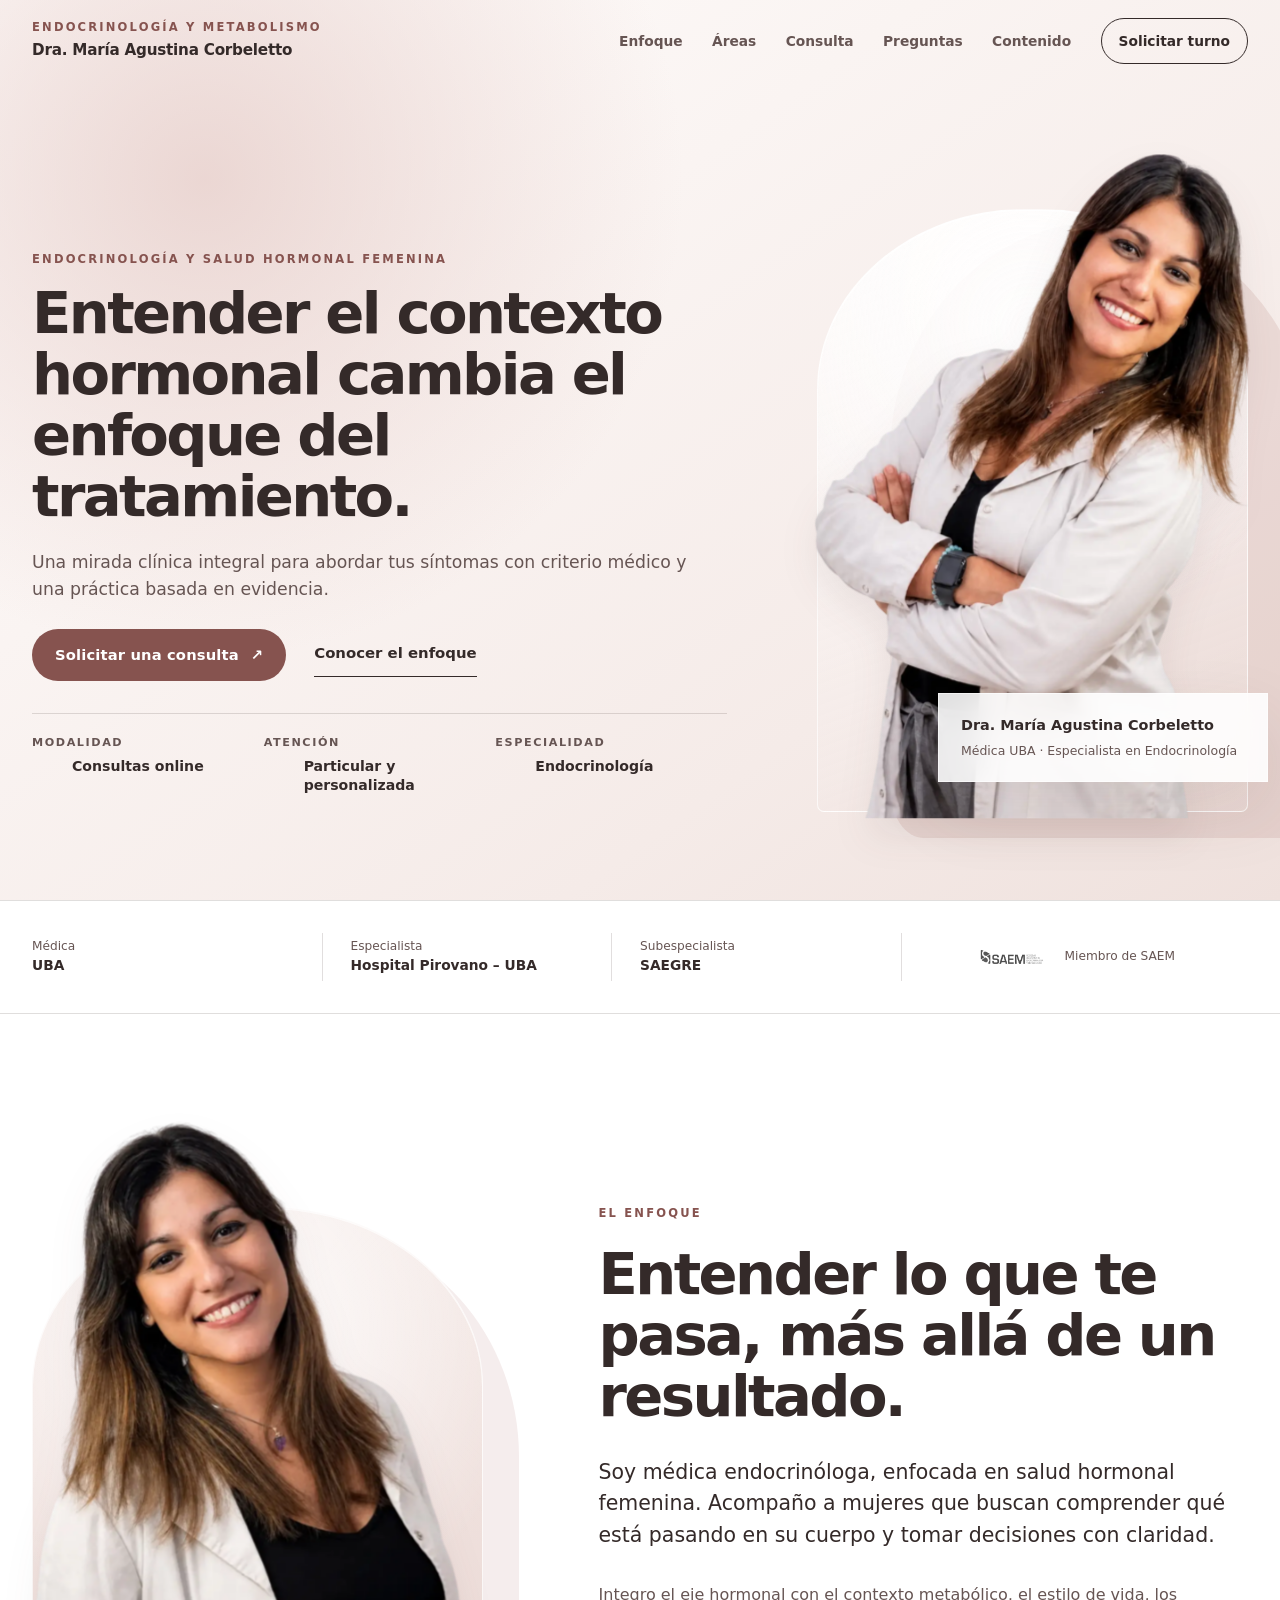
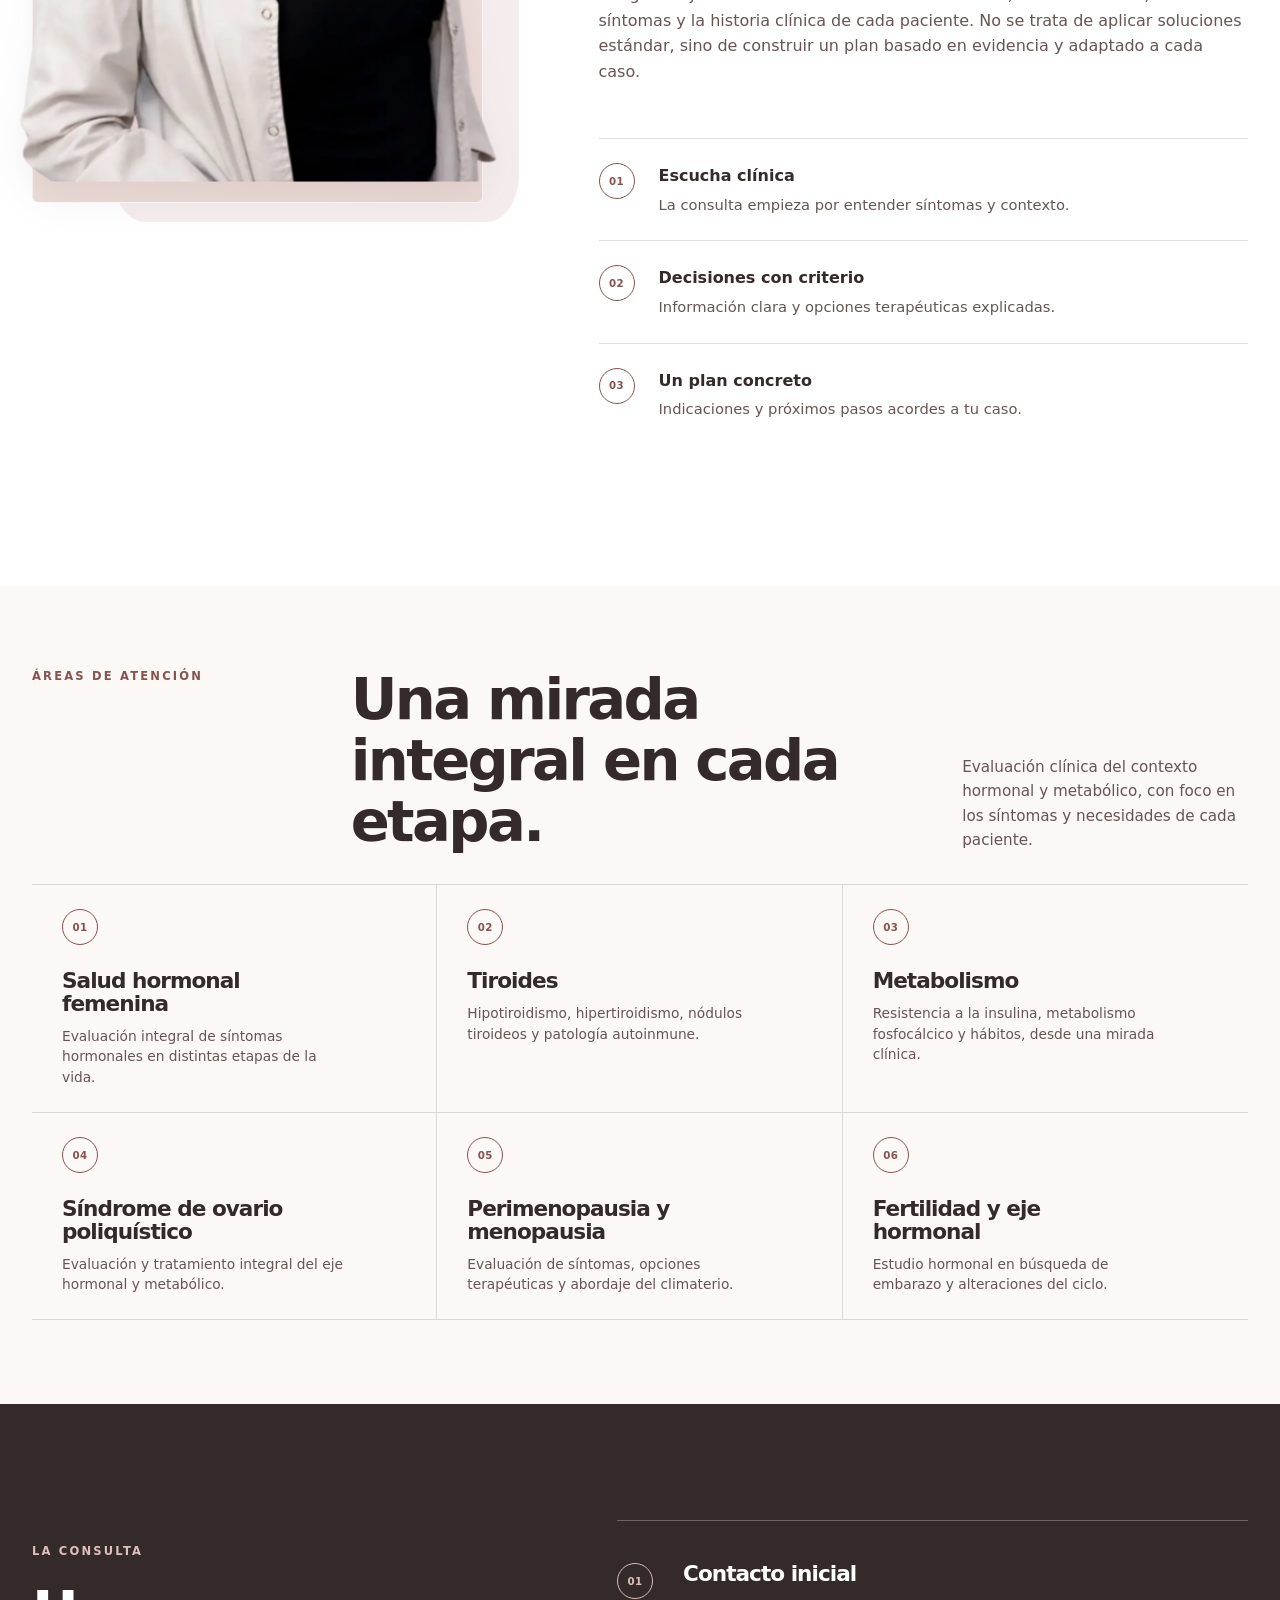
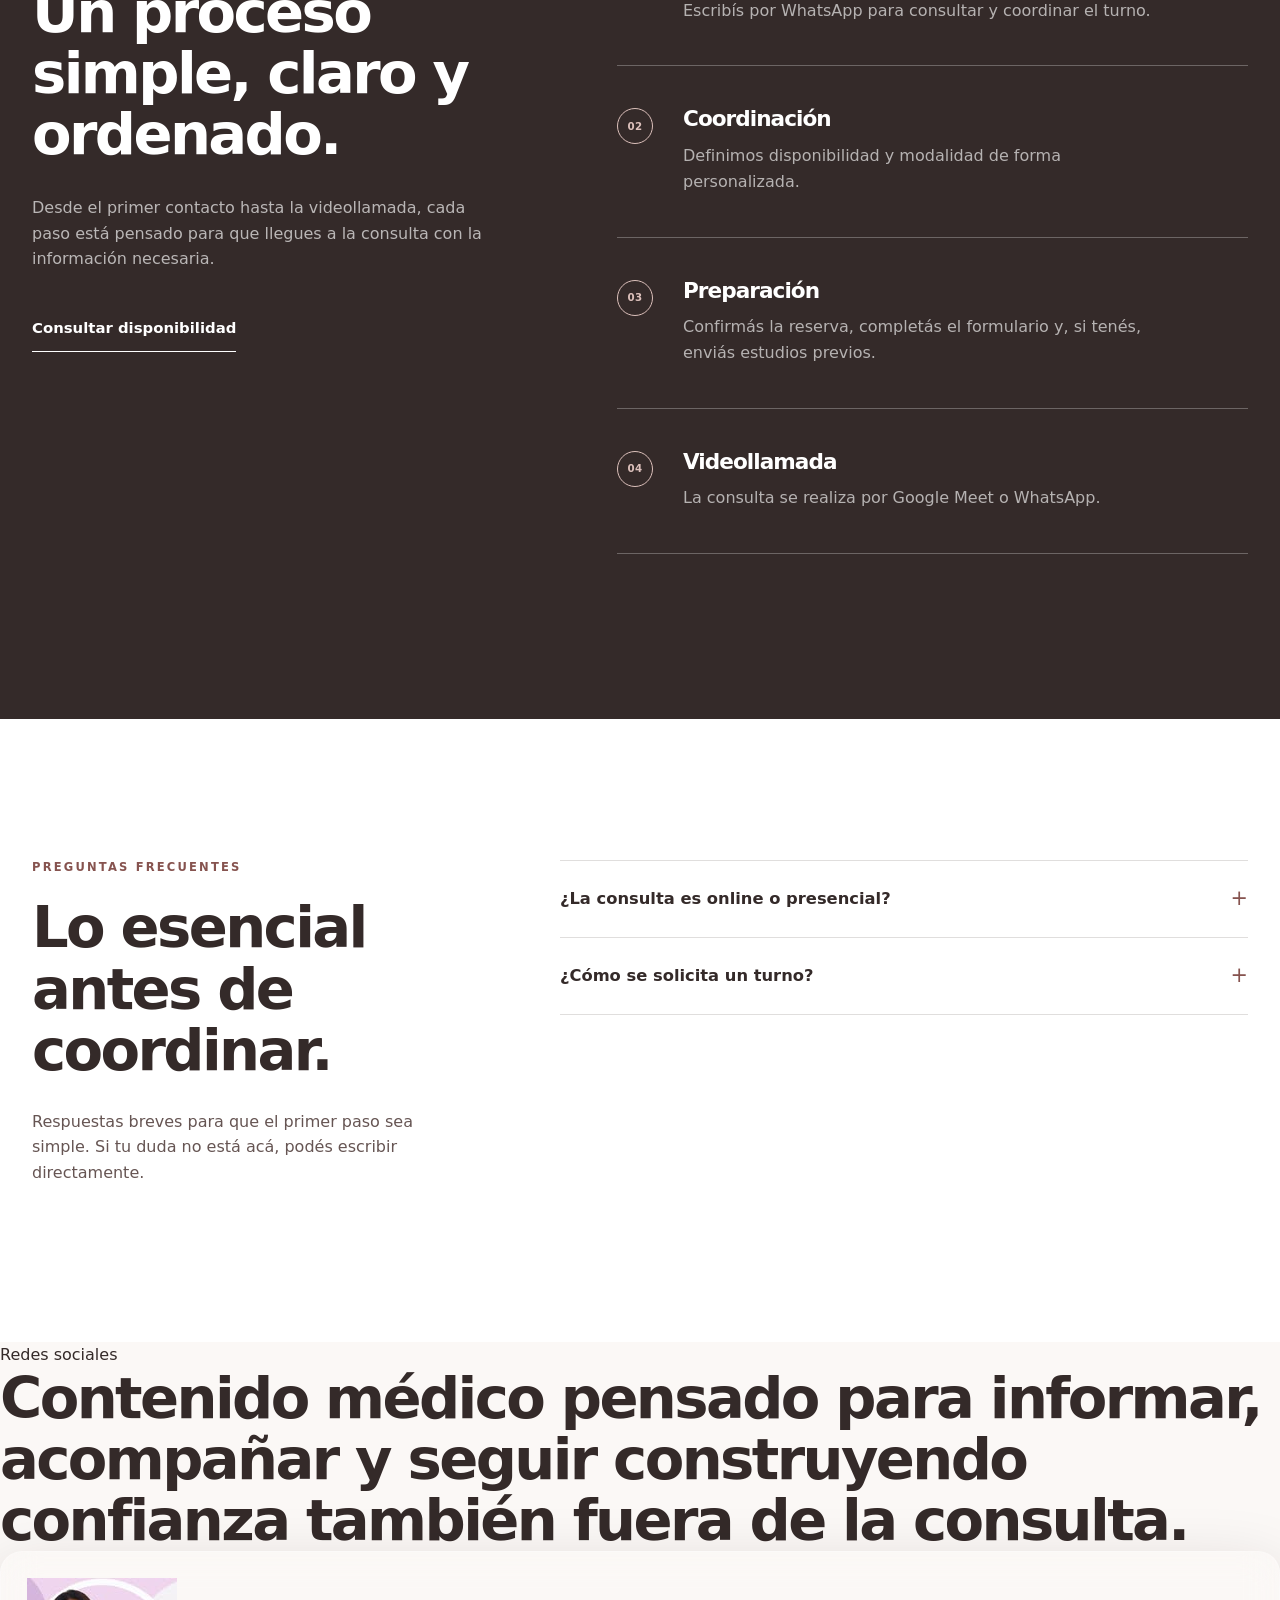
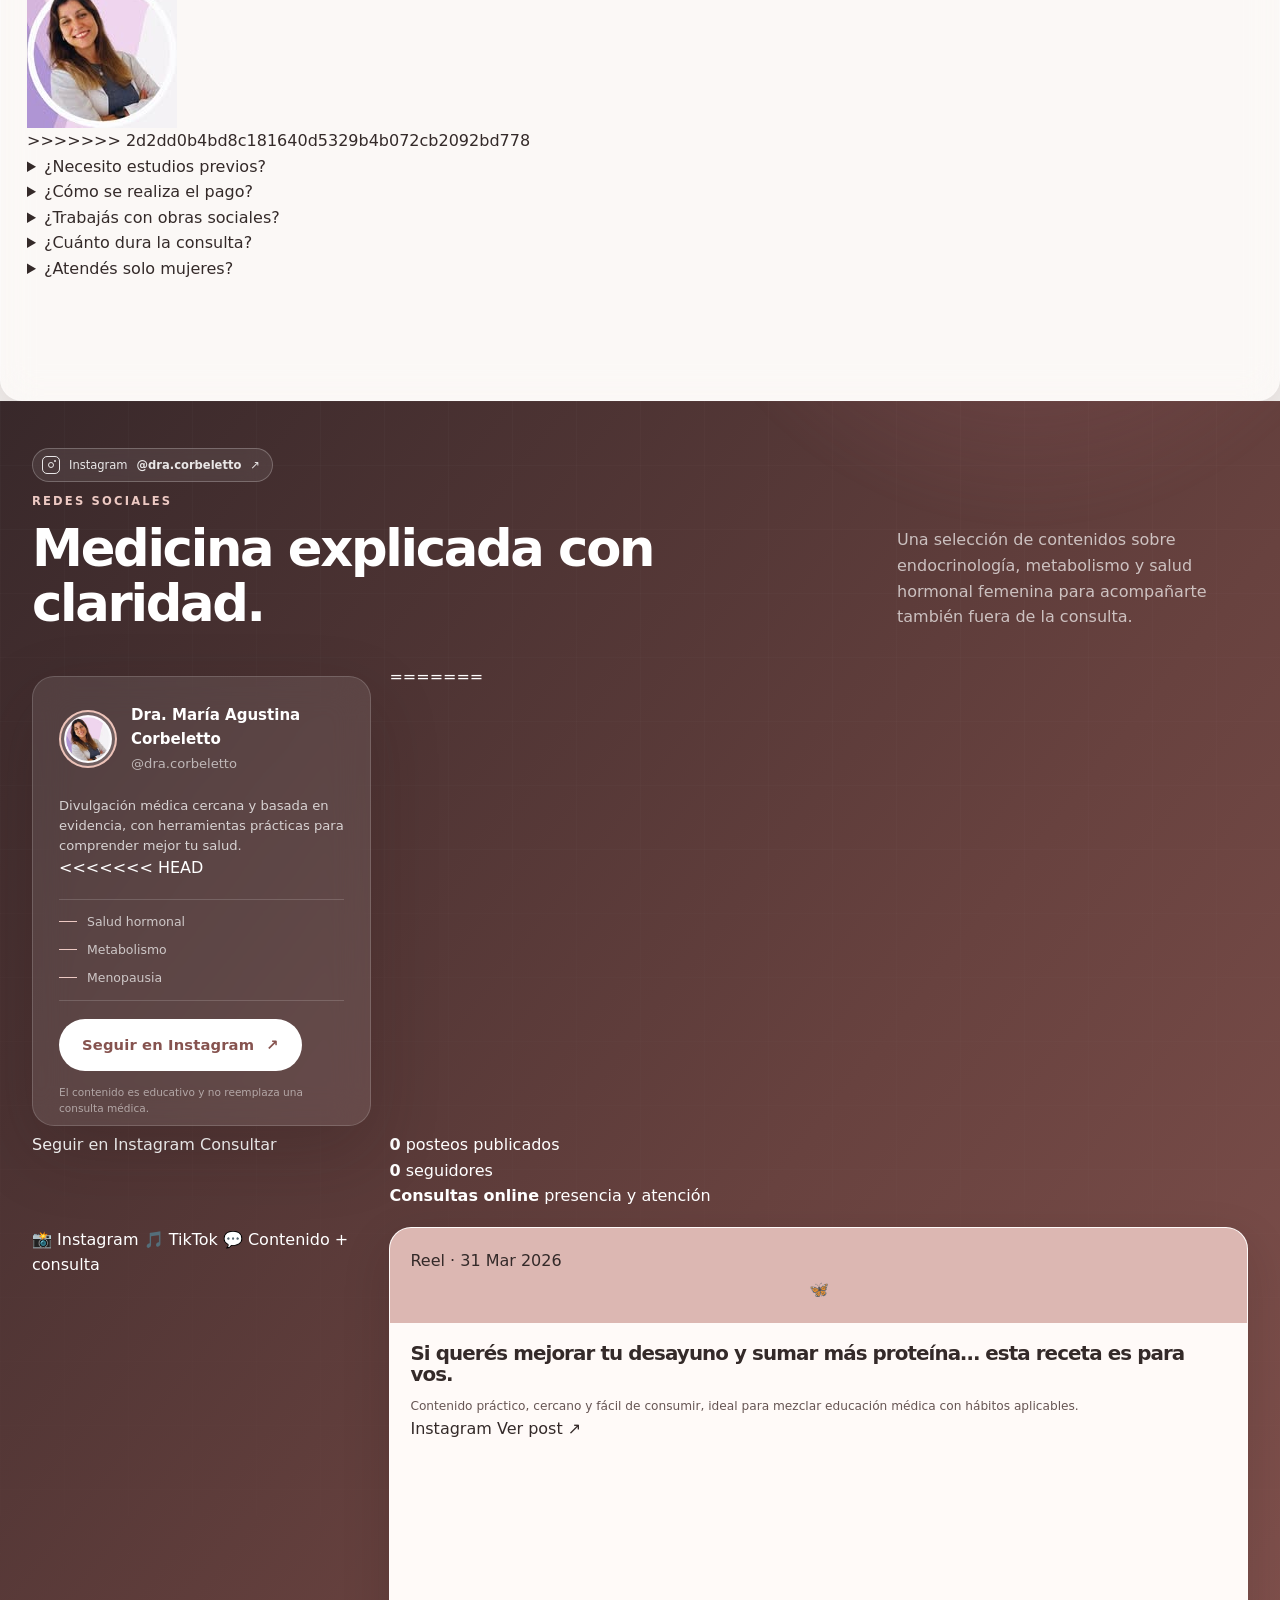
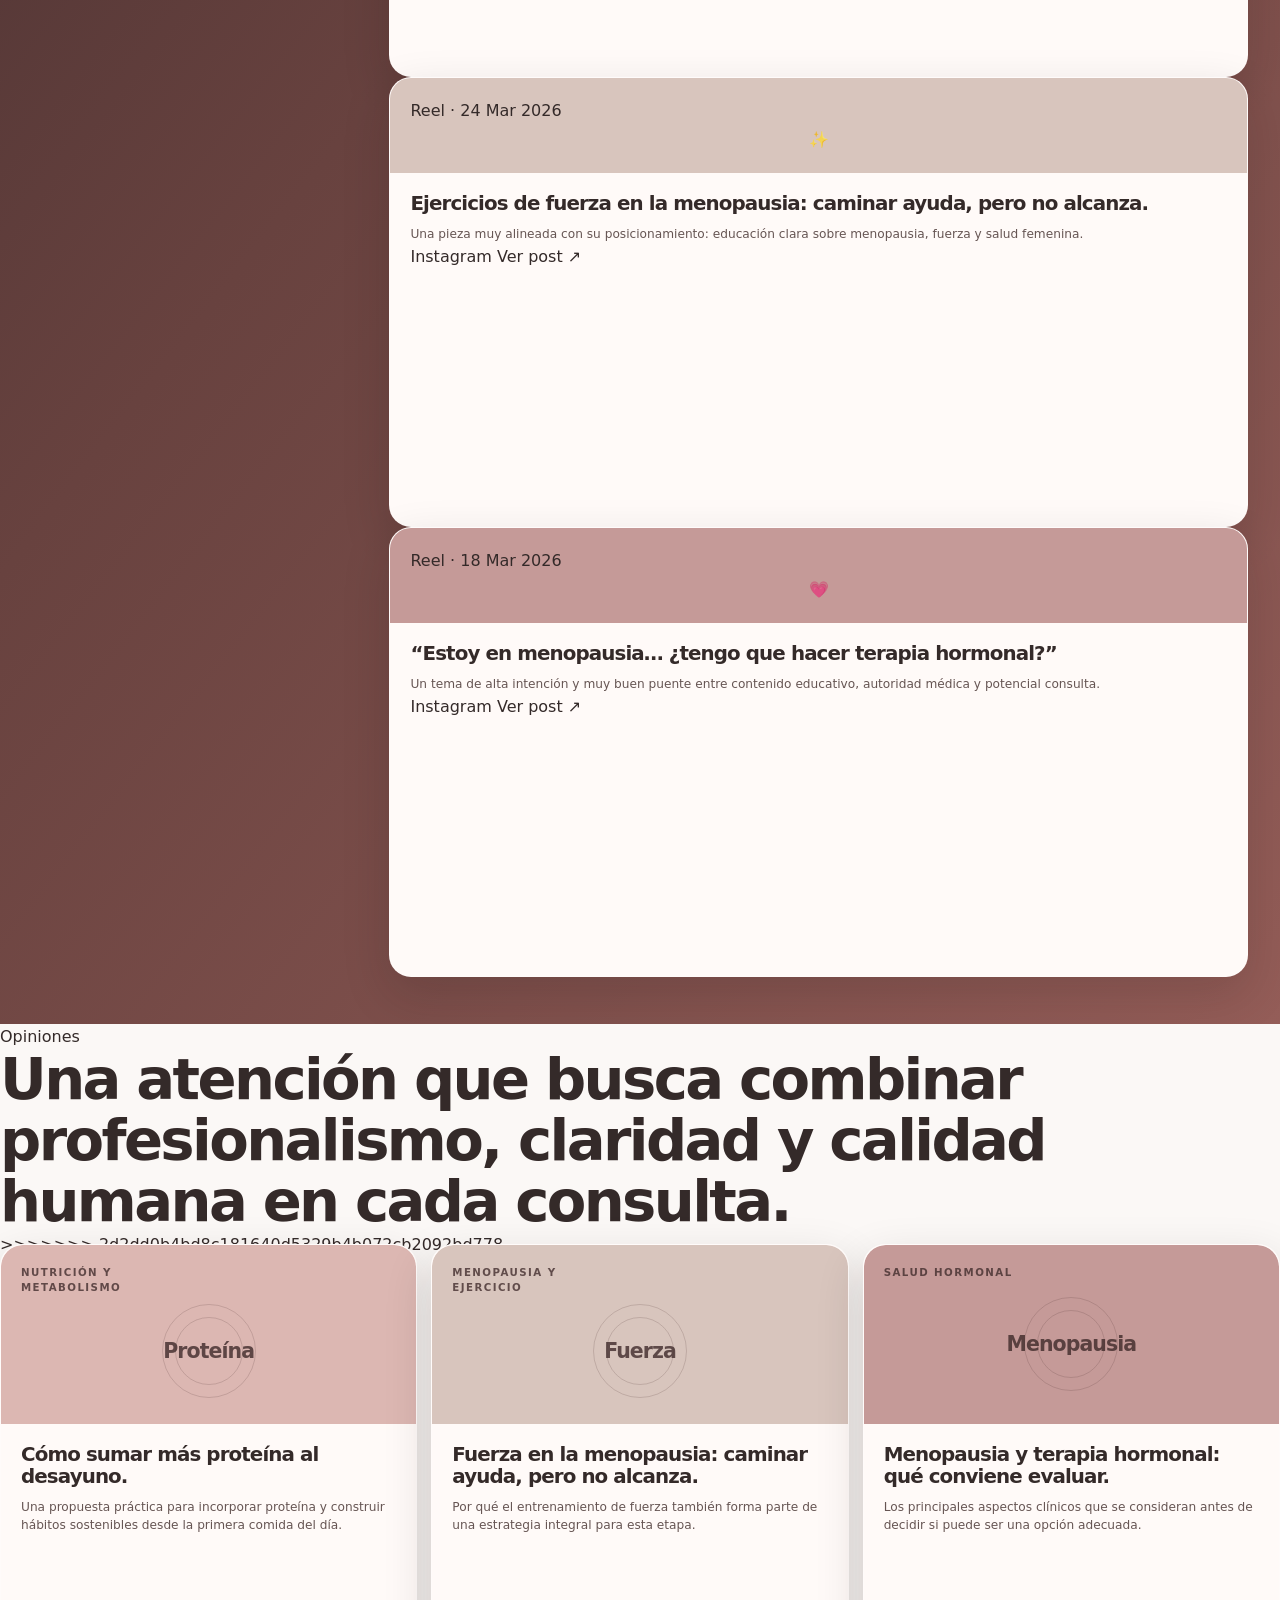
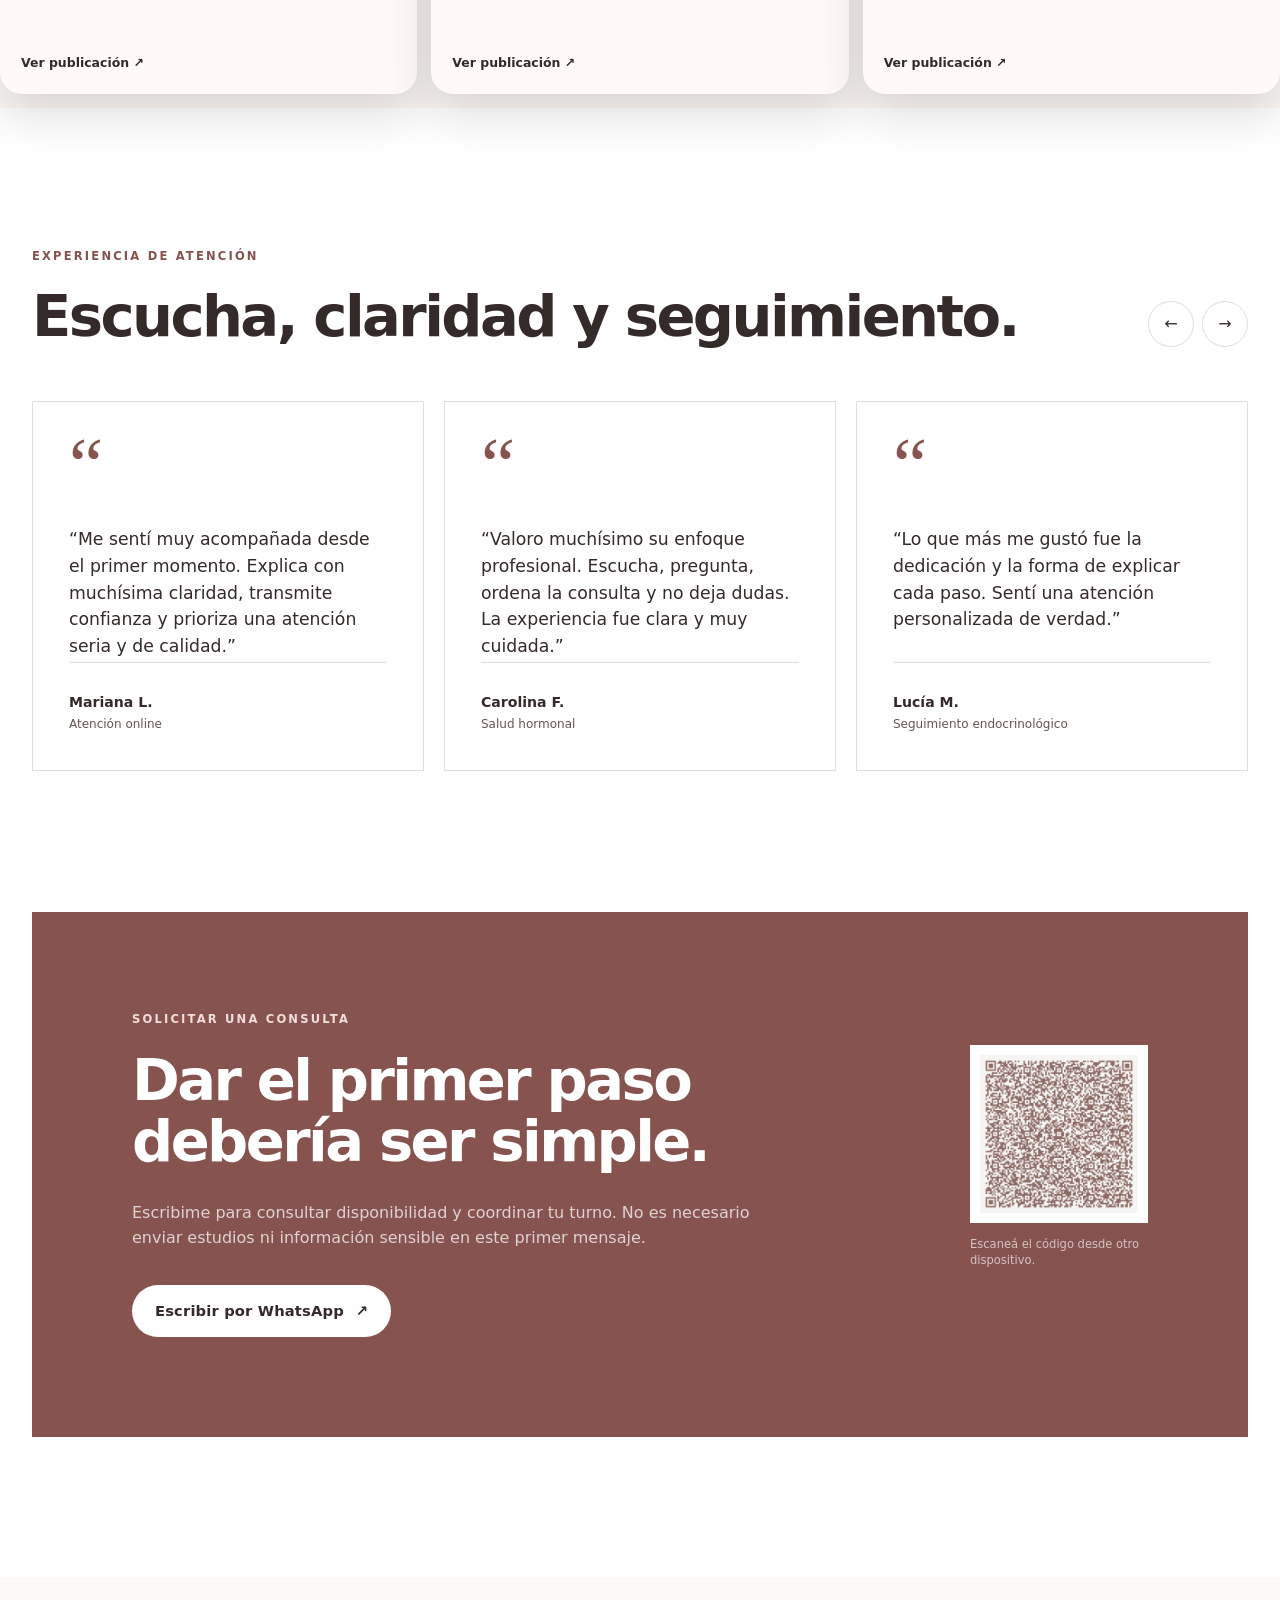
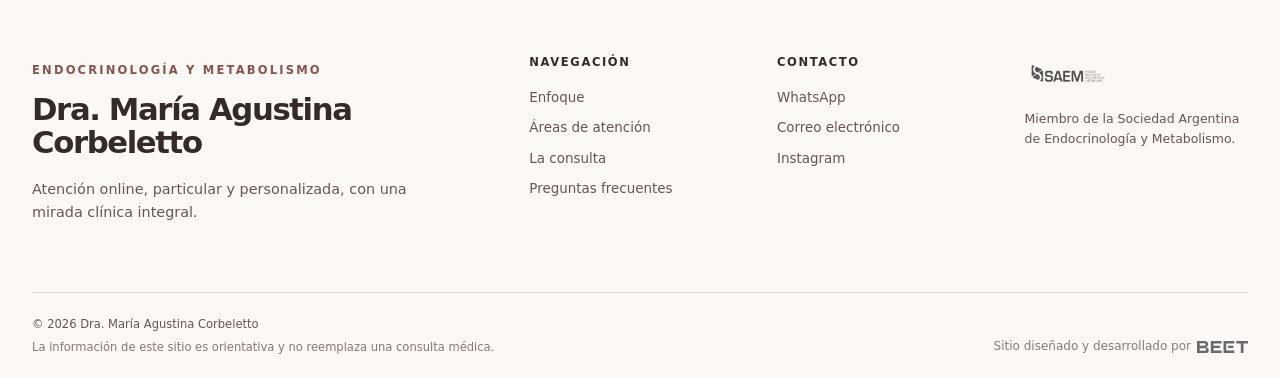
==== commit d98831ac: "Update index.html" ====
--- a/index.html
+++ b/index.html
@@ -524,11 +524,121 @@
             <details>
               <summary>¿Cómo se solicita un turno?</summary>
               <div class="faq-answer">
+<<<<<<< HEAD
                 <div>
                   <p>
                     A través de WhatsApp. Los turnos se coordinan de manera
                     personalizada.
                   </p>
+=======
+                <p>
+                  A través de WhatsApp. Los turnos se coordinan de manera
+                  personalizada.
+                </p>
+              </div>
+            </div>
+
+            <div
+              class="scroll-reveal scroll-delay-1 faq-item reveal-up delay-3"
+              data-reveal="1"
+            >
+              <button class="faq-question">
+                <span>¿Necesito estudios previos?</span>
+                <span>+</span>
+              </button>
+              <div class="faq-answer">
+                <p>
+                  No es obligatorio. Si tenés estudios, podés enviarlos antes de
+                  la consulta.
+                </p>
+              </div>
+            </div>
+
+            <div
+              class="scroll-reveal scroll-delay-1 faq-item reveal-up delay-4"
+              data-reveal="1"
+            >
+              <button class="faq-question">
+                <span>¿Cómo se realiza el pago?</span>
+                <span>+</span>
+              </button>
+              <div class="faq-answer">
+                <p>Por transferencia bancaria previa al turno.</p>
+              </div>
+            </div>
+
+            <div
+              class="scroll-reveal scroll-delay-1 faq-item reveal-up delay-1"
+              data-reveal="1"
+            >
+              <button class="faq-question">
+                <span>¿Trabajás con obras sociales?</span>
+                <span>+</span>
+              </button>
+              <div class="faq-answer">
+                <p>La atención es de forma particular.</p>
+              </div>
+            </div>
+
+            <div
+              class="scroll-reveal scroll-delay-1 faq-item reveal-up delay-2"
+              data-reveal="1"
+            >
+              <button class="faq-question">
+                <span>¿Cuánto dura la consulta?</span>
+                <span>+</span>
+              </button>
+              <div class="faq-answer">
+                <p>Aproximadamente 20 a 30 minutos.</p>
+              </div>
+            </div>
+
+            <div
+              class="scroll-reveal scroll-delay-1 faq-item reveal-up delay-4"
+              data-reveal="1"
+            >
+              <button class="faq-question">
+                <span>¿Atendés solo mujeres?</span>
+                <span>+</span>
+              </button>
+              <div class="faq-answer">
+                <p>
+                  Principalmente mujeres, aunque también atiendo patología
+                  endocrinológica general.
+                </p>
+              </div>
+            </div>
+          </div>
+        </div>
+      </section>
+
+      <section id="redes">
+        <div class="container">
+          <div
+            class="scroll-reveal scroll-delay-1 section-head"
+            data-reveal="1"
+          >
+            <div class="section-kicker">Redes sociales</div>
+            <h2>
+              Contenido médico pensado para informar, acompañar y seguir
+              construyendo confianza también fuera de la consulta.
+            </h2>
+          </div>
+
+          <div class="social-shell">
+            <aside
+              class="scroll-reveal scroll-delay-1 social-profile reveal-up"
+              data-reveal="1"
+            >
+              <div class="social-profile-head">
+                <div class="social-profile-avatar">
+                  <img
+                    loading="lazy"
+                    decoding="async"
+                    src="img/Instagram_Profile.jpg"
+                    alt="Foto de perfil de la Dra. María Agustina Corbeletto"
+                  />
+>>>>>>> 2d2dd0b4bd8c181640d5329b4b072cb2092bd778
                 </div>
               </div>
             </details>
@@ -626,6 +736,7 @@
                 Divulgación médica cercana y basada en evidencia, con herramientas
                 prácticas para comprender mejor tu salud.
               </p>
+<<<<<<< HEAD
               <ul class="social-topics" aria-label="Temas frecuentes del contenido">
                 <li>Salud hormonal</li>
                 <li>Metabolismo</li>
@@ -647,6 +758,150 @@
             <p class="social-swipe-hint" aria-hidden="true">
               Deslizá para explorar <span>→</span>
             </p>
+=======
+
+              <div class="social-actions">
+                <a
+                  class="btn btn-primary"
+                  href="https://www.instagram.com/dra.corbeletto/"
+                  target="_blank"
+                  rel="noopener noreferrer"
+                  >Seguir en Instagram</a
+                >
+                <a class="btn btn-secondary" href="#contacto">Consultar</a>
+              </div>
+
+              <div class="social-mini-stats">
+                <div class="social-stat">
+                  <strong data-count="220" data-suffix="+">0</strong>
+                  <span>posteos publicados</span>
+                </div>
+                <div class="social-stat">
+                  <strong
+                    data-count="12000"
+                    data-format="compact"
+                    data-suffix="+"
+                    >0</strong
+                  >
+                  <span>seguidores</span>
+                </div>
+                <div class="social-stat">
+                  <strong>Consultas online</strong>
+                  <span>presencia y atención</span>
+                </div>
+              </div>
+
+              <div class="social-platforms">
+                <span class="social-chip">📸 Instagram</span>
+                <span class="social-chip">🎵 TikTok</span>
+                <span class="social-chip">💬 Contenido + consulta</span>
+              </div>
+            </aside>
+
+            <div class="social-grid">
+              <article
+                class="scroll-reveal scroll-delay-2 social-post reveal-up delay-1"
+                data-reveal="2"
+              >
+                <div class="social-post-cover">
+                  <span class="social-post-tag">Reel · 31 Mar 2026</span>
+                  <div class="social-post-visual">🦋</div>
+                </div>
+                <div class="social-post-body">
+                  <h3>
+                    Si querés mejorar tu desayuno y sumar más proteína… esta
+                    receta es para vos.
+                  </h3>
+                  <p>
+                    Contenido práctico, cercano y fácil de consumir, ideal para
+                    mezclar educación médica con hábitos aplicables.
+                  </p>
+                  <div class="social-post-meta">
+                    <span>Instagram</span>
+                    <a
+                      href="https://www.instagram.com/reel/DWkS0tRDY0e/"
+                      target="_blank"
+                      rel="noopener noreferrer"
+                      >Ver post ↗</a
+                    >
+                  </div>
+                </div>
+              </article>
+
+              <article
+                class="scroll-reveal scroll-delay-2 social-post reveal-up delay-2"
+                data-reveal="2"
+              >
+                <div class="social-post-cover">
+                  <span class="social-post-tag">Reel · 24 Mar 2026</span>
+                  <div class="social-post-visual">✨</div>
+                </div>
+                <div class="social-post-body">
+                  <h3>
+                    Ejercicios de fuerza en la menopausia: caminar ayuda, pero
+                    no alcanza.
+                  </h3>
+                  <p>
+                    Una pieza muy alineada con su posicionamiento: educación
+                    clara sobre menopausia, fuerza y salud femenina.
+                  </p>
+                  <div class="social-post-meta">
+                    <span>Instagram</span>
+                    <a
+                      href="https://www.instagram.com/reel/DWT-5NlNXoh/"
+                      target="_blank"
+                      rel="noopener noreferrer"
+                      >Ver post ↗</a
+                    >
+                  </div>
+                </div>
+              </article>
+
+              <article
+                class="scroll-reveal scroll-delay-2 social-post reveal-up delay-3"
+                data-reveal="2"
+              >
+                <div class="social-post-cover">
+                  <span class="social-post-tag">Reel · 18 Mar 2026</span>
+                  <div class="social-post-visual">💗</div>
+                </div>
+                <div class="social-post-body">
+                  <h3>
+                    “Estoy en menopausia… ¿tengo que hacer terapia hormonal?”
+                  </h3>
+                  <p>
+                    Un tema de alta intención y muy buen puente entre contenido
+                    educativo, autoridad médica y potencial consulta.
+                  </p>
+                  <div class="social-post-meta">
+                    <span>Instagram</span>
+                    <a
+                      href="https://www.instagram.com/reel/DWCy5RtDSkN/"
+                      target="_blank"
+                      rel="noopener noreferrer"
+                      >Ver post ↗</a
+                    >
+                  </div>
+                </div>
+              </article>
+            </div>
+          </div>
+        </div>
+      </section>
+
+      <section id="opiniones" class="testimonial-section">
+        <div class="container">
+          <div
+            class="scroll-reveal scroll-delay-1 section-head"
+            data-reveal="1"
+          >
+            <div class="section-kicker">Opiniones</div>
+            <h2>
+              Una atención que busca combinar profesionalismo, claridad y
+              calidad humana en cada consulta.
+            </h2>
+          </div>
+>>>>>>> 2d2dd0b4bd8c181640d5329b4b072cb2092bd778
 
             <div
               class="social-posts"
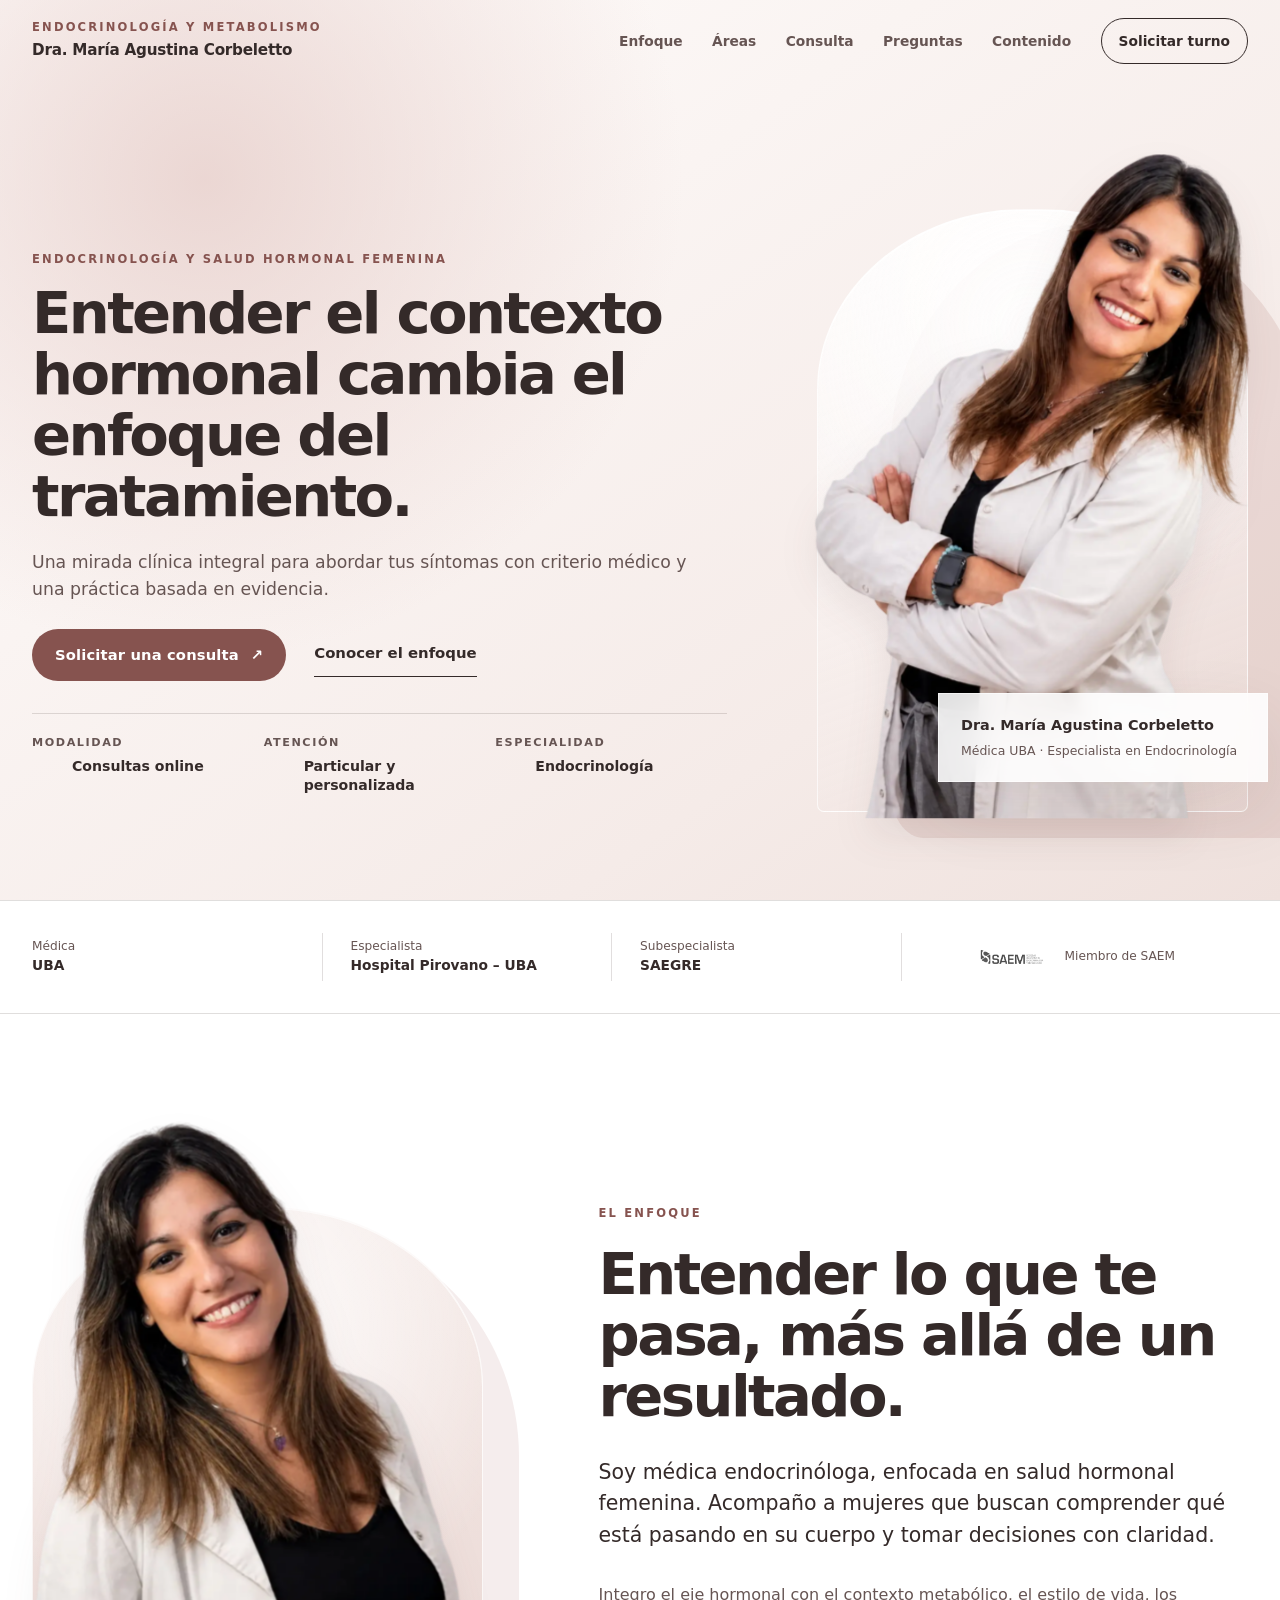
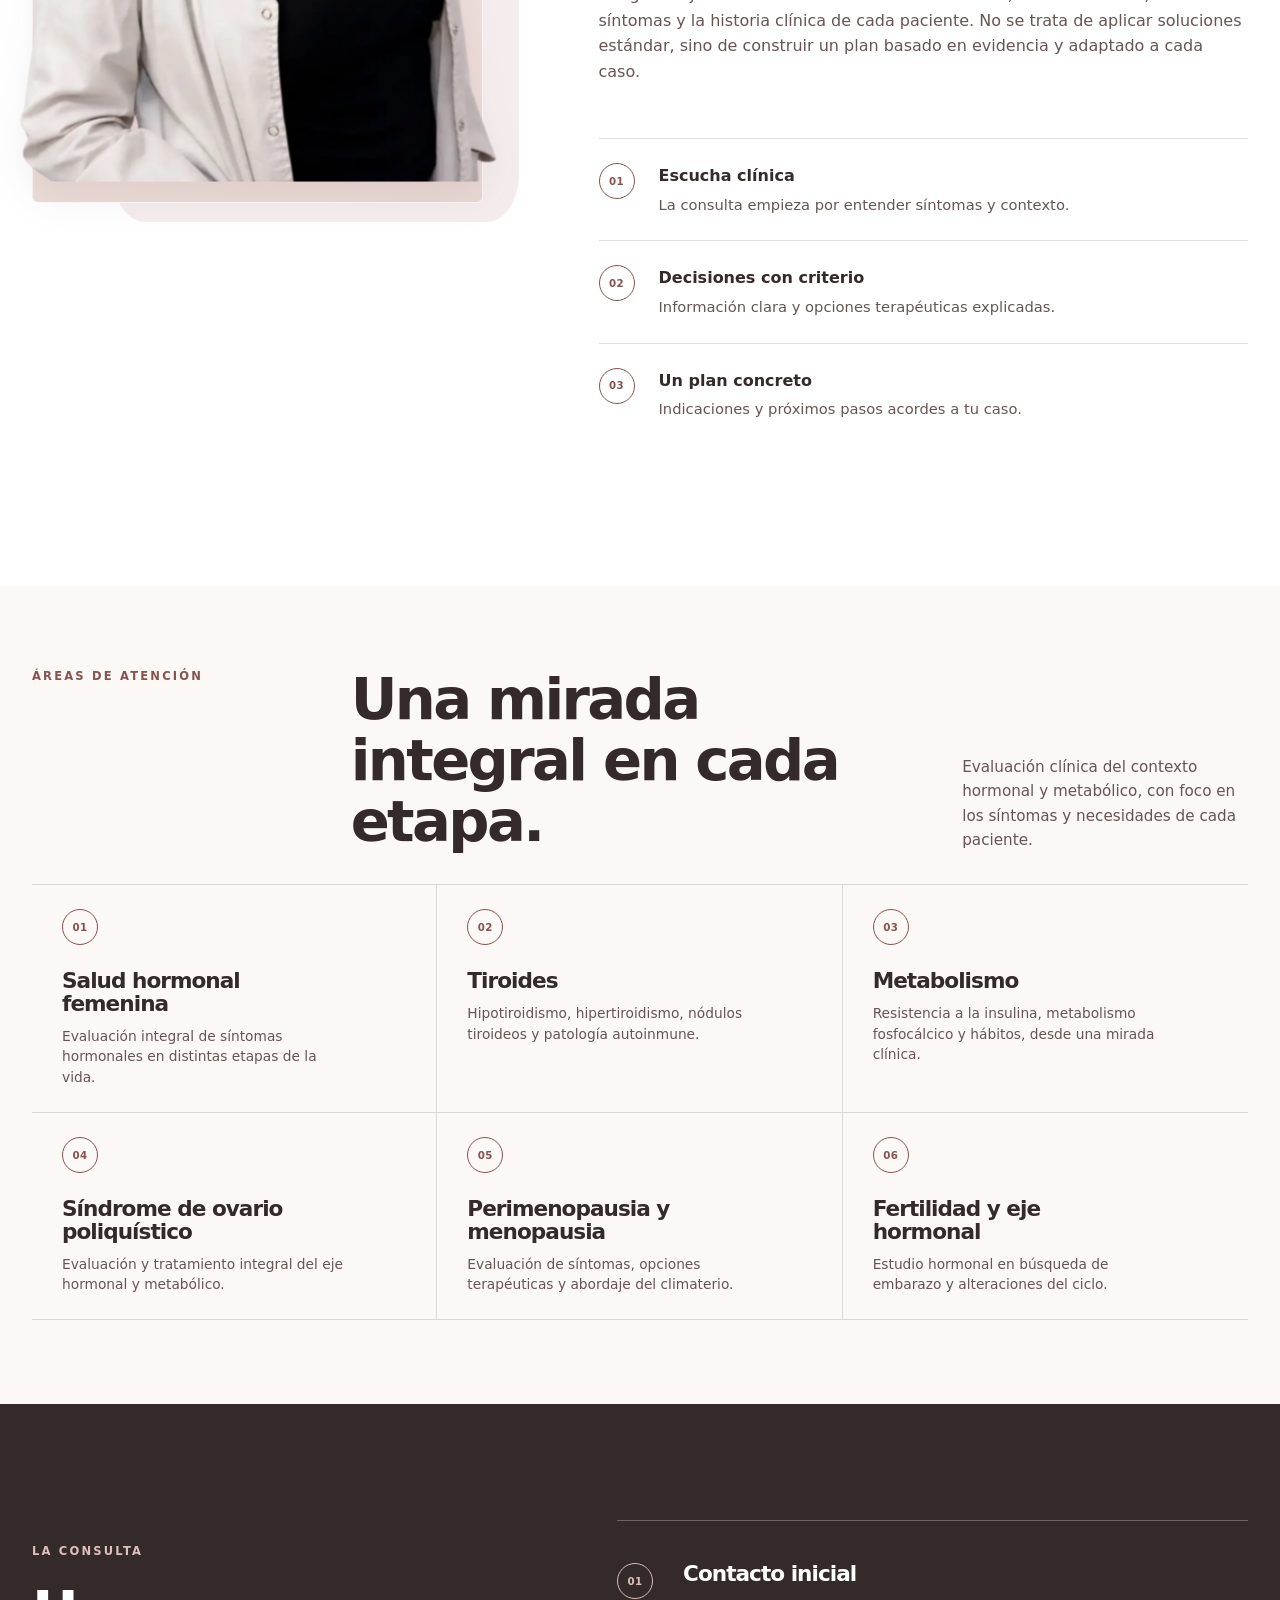
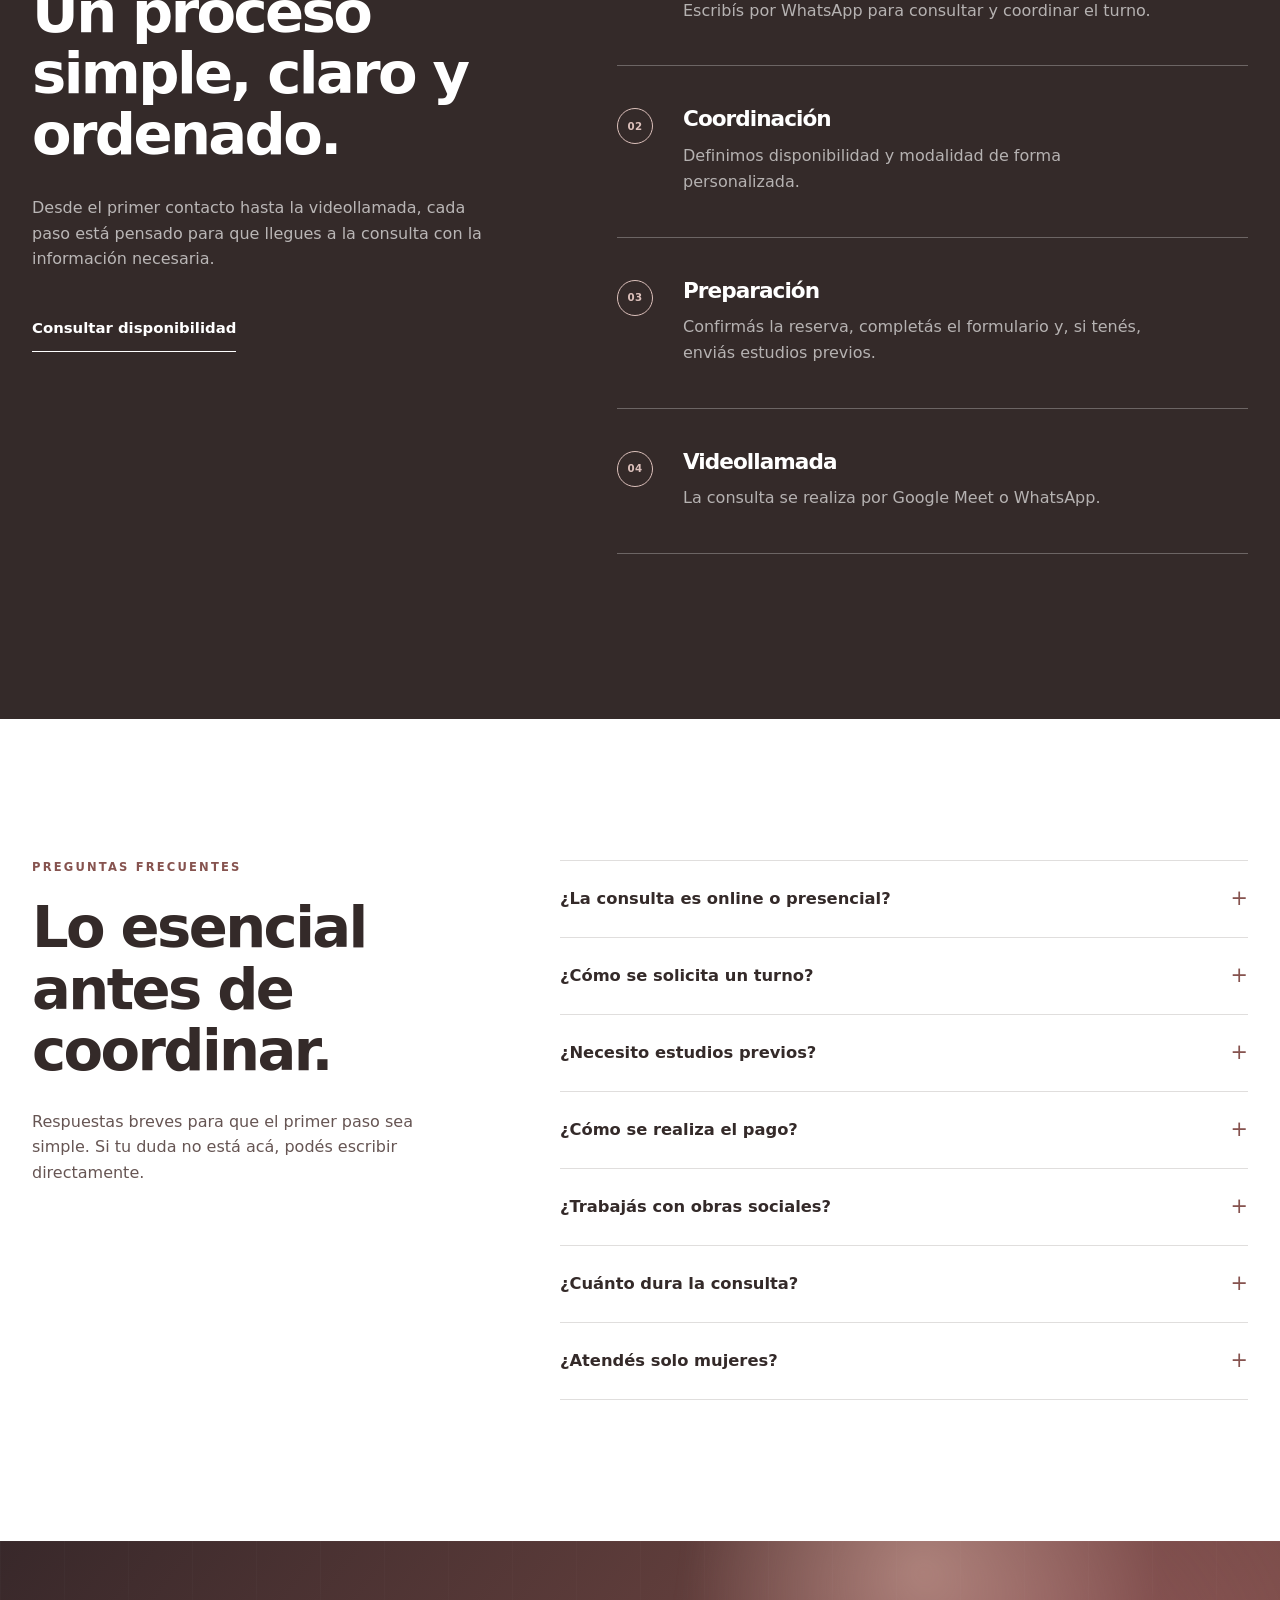
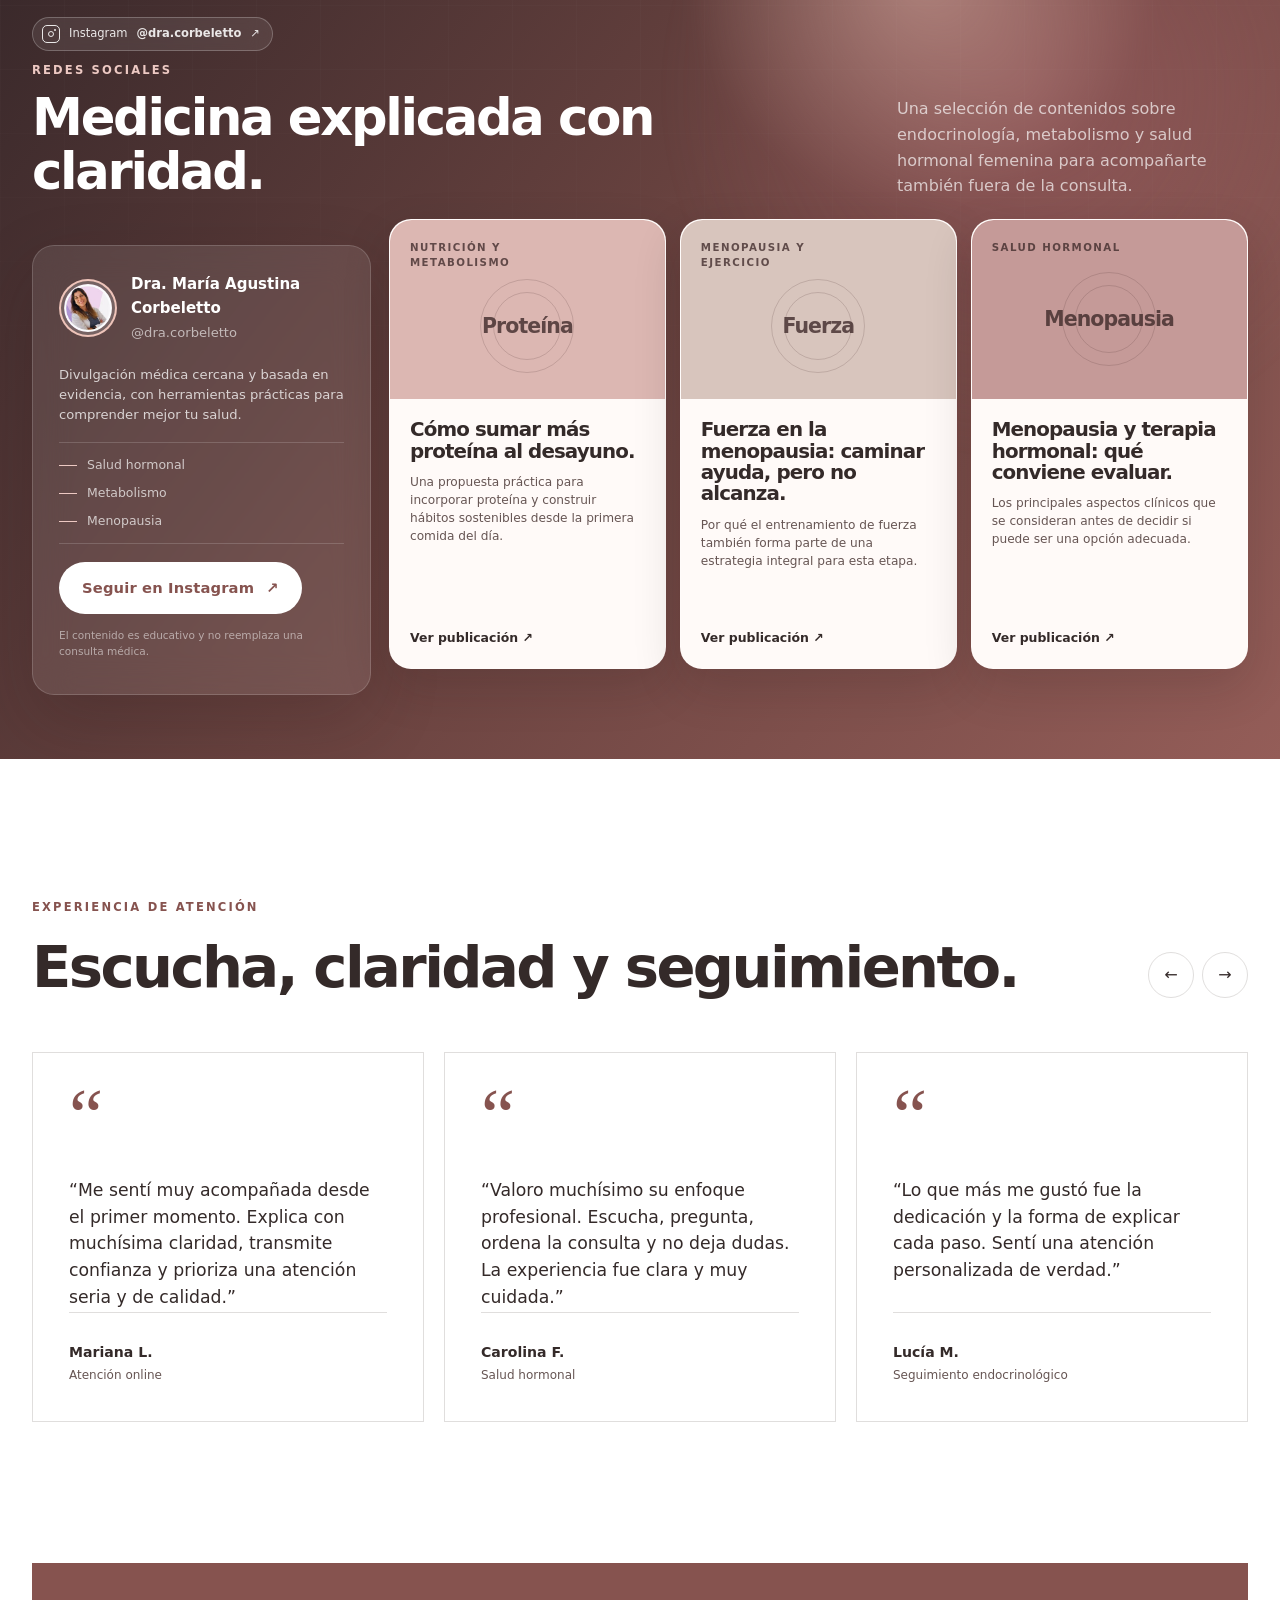
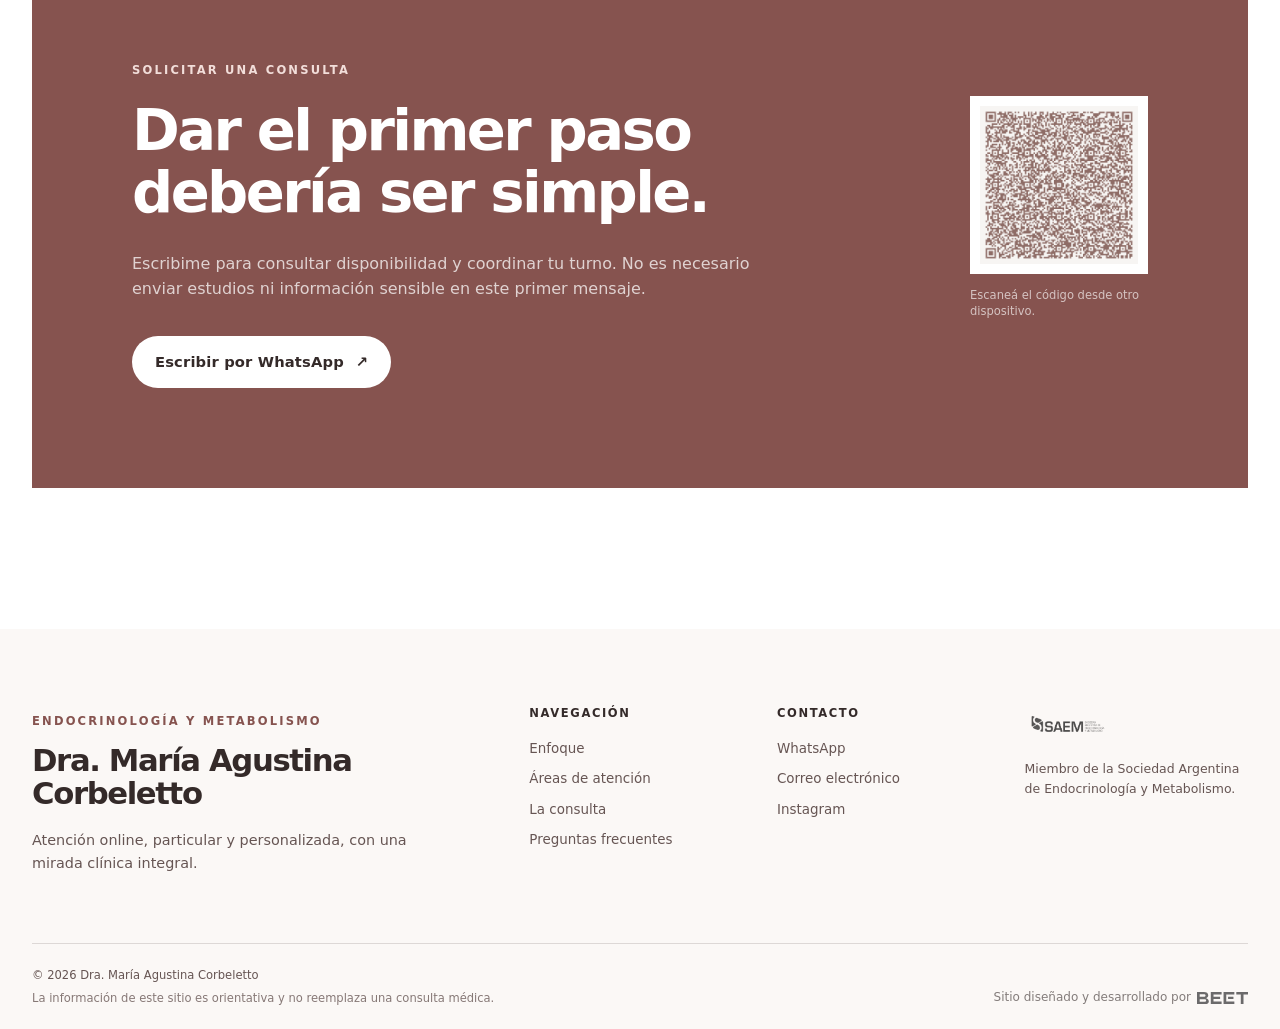
==== commit 95a10dd7: "Update index.html" ====
--- a/index.html
+++ b/index.html
@@ -524,121 +524,11 @@
             <details>
               <summary>¿Cómo se solicita un turno?</summary>
               <div class="faq-answer">
-<<<<<<< HEAD
                 <div>
                   <p>
                     A través de WhatsApp. Los turnos se coordinan de manera
                     personalizada.
                   </p>
-=======
-                <p>
-                  A través de WhatsApp. Los turnos se coordinan de manera
-                  personalizada.
-                </p>
-              </div>
-            </div>
-
-            <div
-              class="scroll-reveal scroll-delay-1 faq-item reveal-up delay-3"
-              data-reveal="1"
-            >
-              <button class="faq-question">
-                <span>¿Necesito estudios previos?</span>
-                <span>+</span>
-              </button>
-              <div class="faq-answer">
-                <p>
-                  No es obligatorio. Si tenés estudios, podés enviarlos antes de
-                  la consulta.
-                </p>
-              </div>
-            </div>
-
-            <div
-              class="scroll-reveal scroll-delay-1 faq-item reveal-up delay-4"
-              data-reveal="1"
-            >
-              <button class="faq-question">
-                <span>¿Cómo se realiza el pago?</span>
-                <span>+</span>
-              </button>
-              <div class="faq-answer">
-                <p>Por transferencia bancaria previa al turno.</p>
-              </div>
-            </div>
-
-            <div
-              class="scroll-reveal scroll-delay-1 faq-item reveal-up delay-1"
-              data-reveal="1"
-            >
-              <button class="faq-question">
-                <span>¿Trabajás con obras sociales?</span>
-                <span>+</span>
-              </button>
-              <div class="faq-answer">
-                <p>La atención es de forma particular.</p>
-              </div>
-            </div>
-
-            <div
-              class="scroll-reveal scroll-delay-1 faq-item reveal-up delay-2"
-              data-reveal="1"
-            >
-              <button class="faq-question">
-                <span>¿Cuánto dura la consulta?</span>
-                <span>+</span>
-              </button>
-              <div class="faq-answer">
-                <p>Aproximadamente 20 a 30 minutos.</p>
-              </div>
-            </div>
-
-            <div
-              class="scroll-reveal scroll-delay-1 faq-item reveal-up delay-4"
-              data-reveal="1"
-            >
-              <button class="faq-question">
-                <span>¿Atendés solo mujeres?</span>
-                <span>+</span>
-              </button>
-              <div class="faq-answer">
-                <p>
-                  Principalmente mujeres, aunque también atiendo patología
-                  endocrinológica general.
-                </p>
-              </div>
-            </div>
-          </div>
-        </div>
-      </section>
-
-      <section id="redes">
-        <div class="container">
-          <div
-            class="scroll-reveal scroll-delay-1 section-head"
-            data-reveal="1"
-          >
-            <div class="section-kicker">Redes sociales</div>
-            <h2>
-              Contenido médico pensado para informar, acompañar y seguir
-              construyendo confianza también fuera de la consulta.
-            </h2>
-          </div>
-
-          <div class="social-shell">
-            <aside
-              class="scroll-reveal scroll-delay-1 social-profile reveal-up"
-              data-reveal="1"
-            >
-              <div class="social-profile-head">
-                <div class="social-profile-avatar">
-                  <img
-                    loading="lazy"
-                    decoding="async"
-                    src="img/Instagram_Profile.jpg"
-                    alt="Foto de perfil de la Dra. María Agustina Corbeletto"
-                  />
->>>>>>> 2d2dd0b4bd8c181640d5329b4b072cb2092bd778
                 </div>
               </div>
             </details>
@@ -736,7 +626,6 @@
                 Divulgación médica cercana y basada en evidencia, con herramientas
                 prácticas para comprender mejor tu salud.
               </p>
-<<<<<<< HEAD
               <ul class="social-topics" aria-label="Temas frecuentes del contenido">
                 <li>Salud hormonal</li>
                 <li>Metabolismo</li>
@@ -758,150 +647,6 @@
             <p class="social-swipe-hint" aria-hidden="true">
               Deslizá para explorar <span>→</span>
             </p>
-=======
-
-              <div class="social-actions">
-                <a
-                  class="btn btn-primary"
-                  href="https://www.instagram.com/dra.corbeletto/"
-                  target="_blank"
-                  rel="noopener noreferrer"
-                  >Seguir en Instagram</a
-                >
-                <a class="btn btn-secondary" href="#contacto">Consultar</a>
-              </div>
-
-              <div class="social-mini-stats">
-                <div class="social-stat">
-                  <strong data-count="220" data-suffix="+">0</strong>
-                  <span>posteos publicados</span>
-                </div>
-                <div class="social-stat">
-                  <strong
-                    data-count="12000"
-                    data-format="compact"
-                    data-suffix="+"
-                    >0</strong
-                  >
-                  <span>seguidores</span>
-                </div>
-                <div class="social-stat">
-                  <strong>Consultas online</strong>
-                  <span>presencia y atención</span>
-                </div>
-              </div>
-
-              <div class="social-platforms">
-                <span class="social-chip">📸 Instagram</span>
-                <span class="social-chip">🎵 TikTok</span>
-                <span class="social-chip">💬 Contenido + consulta</span>
-              </div>
-            </aside>
-
-            <div class="social-grid">
-              <article
-                class="scroll-reveal scroll-delay-2 social-post reveal-up delay-1"
-                data-reveal="2"
-              >
-                <div class="social-post-cover">
-                  <span class="social-post-tag">Reel · 31 Mar 2026</span>
-                  <div class="social-post-visual">🦋</div>
-                </div>
-                <div class="social-post-body">
-                  <h3>
-                    Si querés mejorar tu desayuno y sumar más proteína… esta
-                    receta es para vos.
-                  </h3>
-                  <p>
-                    Contenido práctico, cercano y fácil de consumir, ideal para
-                    mezclar educación médica con hábitos aplicables.
-                  </p>
-                  <div class="social-post-meta">
-                    <span>Instagram</span>
-                    <a
-                      href="https://www.instagram.com/reel/DWkS0tRDY0e/"
-                      target="_blank"
-                      rel="noopener noreferrer"
-                      >Ver post ↗</a
-                    >
-                  </div>
-                </div>
-              </article>
-
-              <article
-                class="scroll-reveal scroll-delay-2 social-post reveal-up delay-2"
-                data-reveal="2"
-              >
-                <div class="social-post-cover">
-                  <span class="social-post-tag">Reel · 24 Mar 2026</span>
-                  <div class="social-post-visual">✨</div>
-                </div>
-                <div class="social-post-body">
-                  <h3>
-                    Ejercicios de fuerza en la menopausia: caminar ayuda, pero
-                    no alcanza.
-                  </h3>
-                  <p>
-                    Una pieza muy alineada con su posicionamiento: educación
-                    clara sobre menopausia, fuerza y salud femenina.
-                  </p>
-                  <div class="social-post-meta">
-                    <span>Instagram</span>
-                    <a
-                      href="https://www.instagram.com/reel/DWT-5NlNXoh/"
-                      target="_blank"
-                      rel="noopener noreferrer"
-                      >Ver post ↗</a
-                    >
-                  </div>
-                </div>
-              </article>
-
-              <article
-                class="scroll-reveal scroll-delay-2 social-post reveal-up delay-3"
-                data-reveal="2"
-              >
-                <div class="social-post-cover">
-                  <span class="social-post-tag">Reel · 18 Mar 2026</span>
-                  <div class="social-post-visual">💗</div>
-                </div>
-                <div class="social-post-body">
-                  <h3>
-                    “Estoy en menopausia… ¿tengo que hacer terapia hormonal?”
-                  </h3>
-                  <p>
-                    Un tema de alta intención y muy buen puente entre contenido
-                    educativo, autoridad médica y potencial consulta.
-                  </p>
-                  <div class="social-post-meta">
-                    <span>Instagram</span>
-                    <a
-                      href="https://www.instagram.com/reel/DWCy5RtDSkN/"
-                      target="_blank"
-                      rel="noopener noreferrer"
-                      >Ver post ↗</a
-                    >
-                  </div>
-                </div>
-              </article>
-            </div>
-          </div>
-        </div>
-      </section>
-
-      <section id="opiniones" class="testimonial-section">
-        <div class="container">
-          <div
-            class="scroll-reveal scroll-delay-1 section-head"
-            data-reveal="1"
-          >
-            <div class="section-kicker">Opiniones</div>
-            <h2>
-              Una atención que busca combinar profesionalismo, claridad y
-              calidad humana en cada consulta.
-            </h2>
-          </div>
->>>>>>> 2d2dd0b4bd8c181640d5329b4b072cb2092bd778
 
             <div
               class="social-posts"
